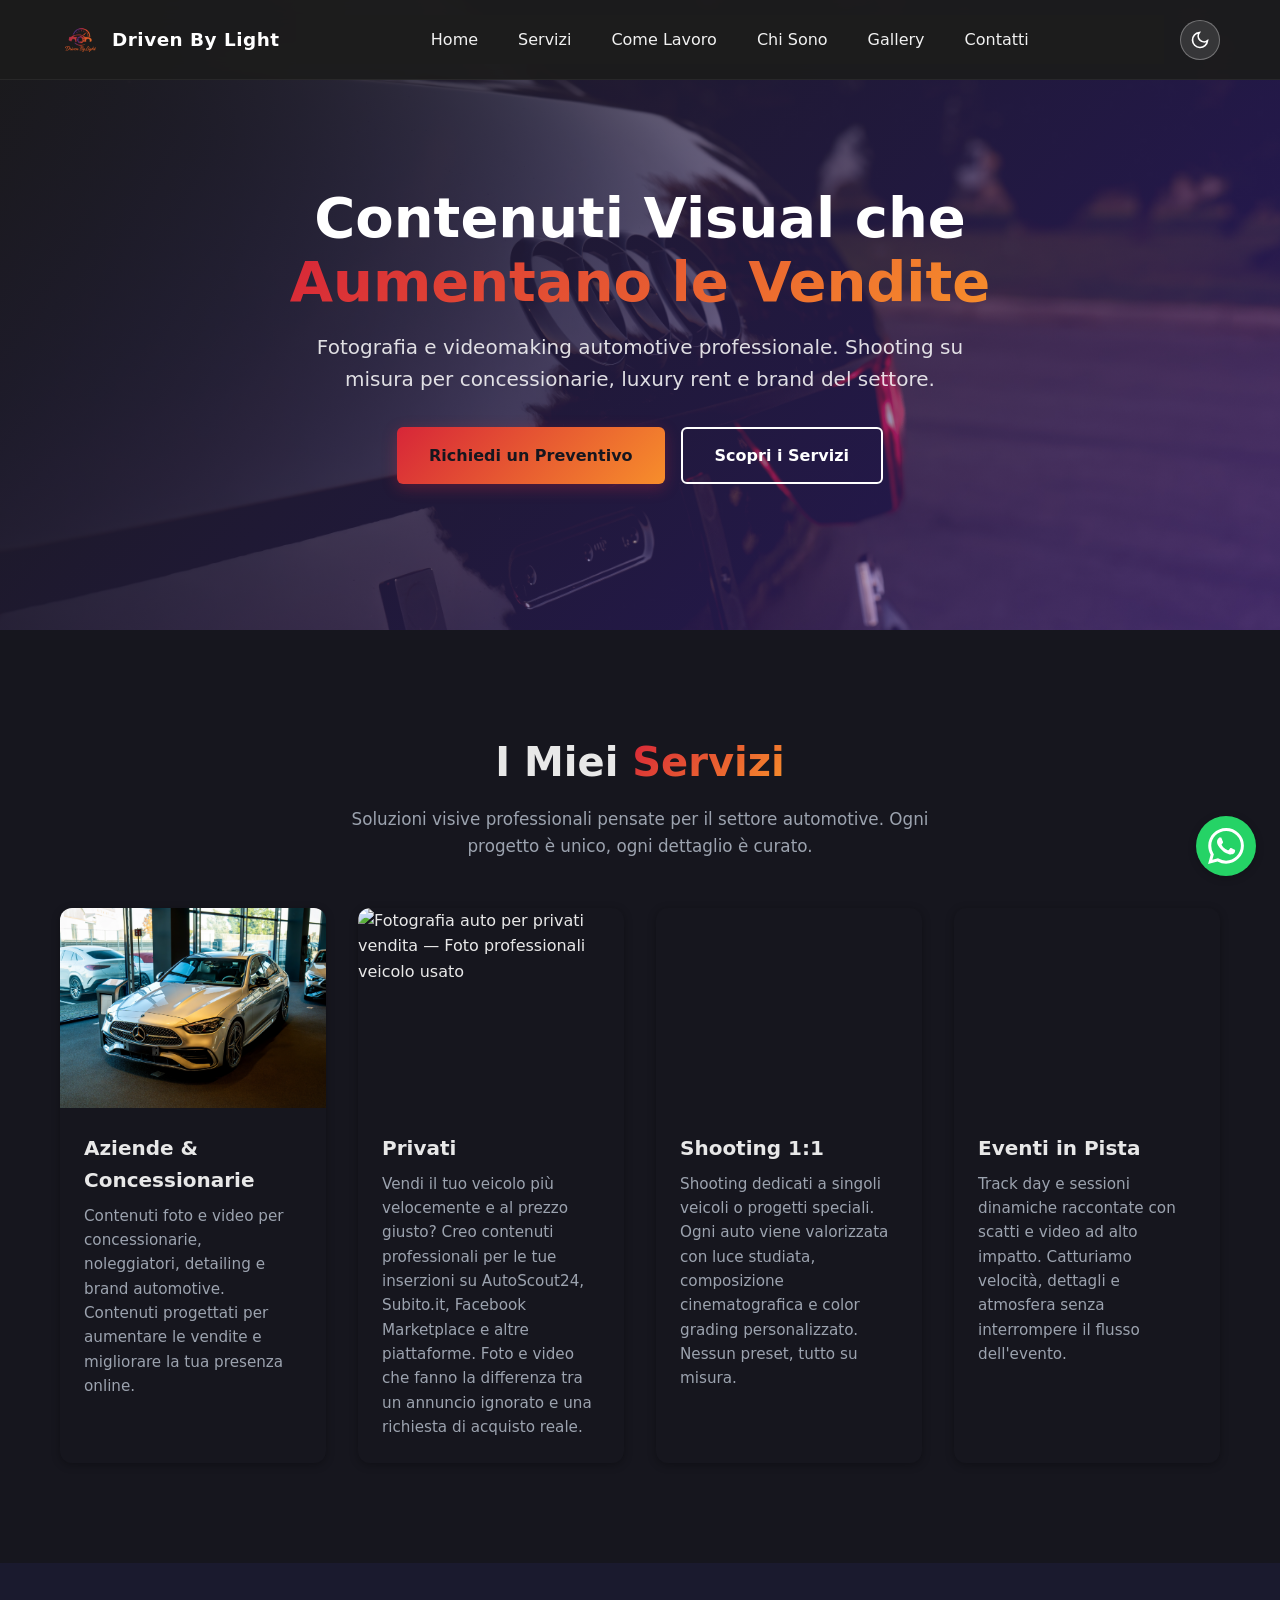
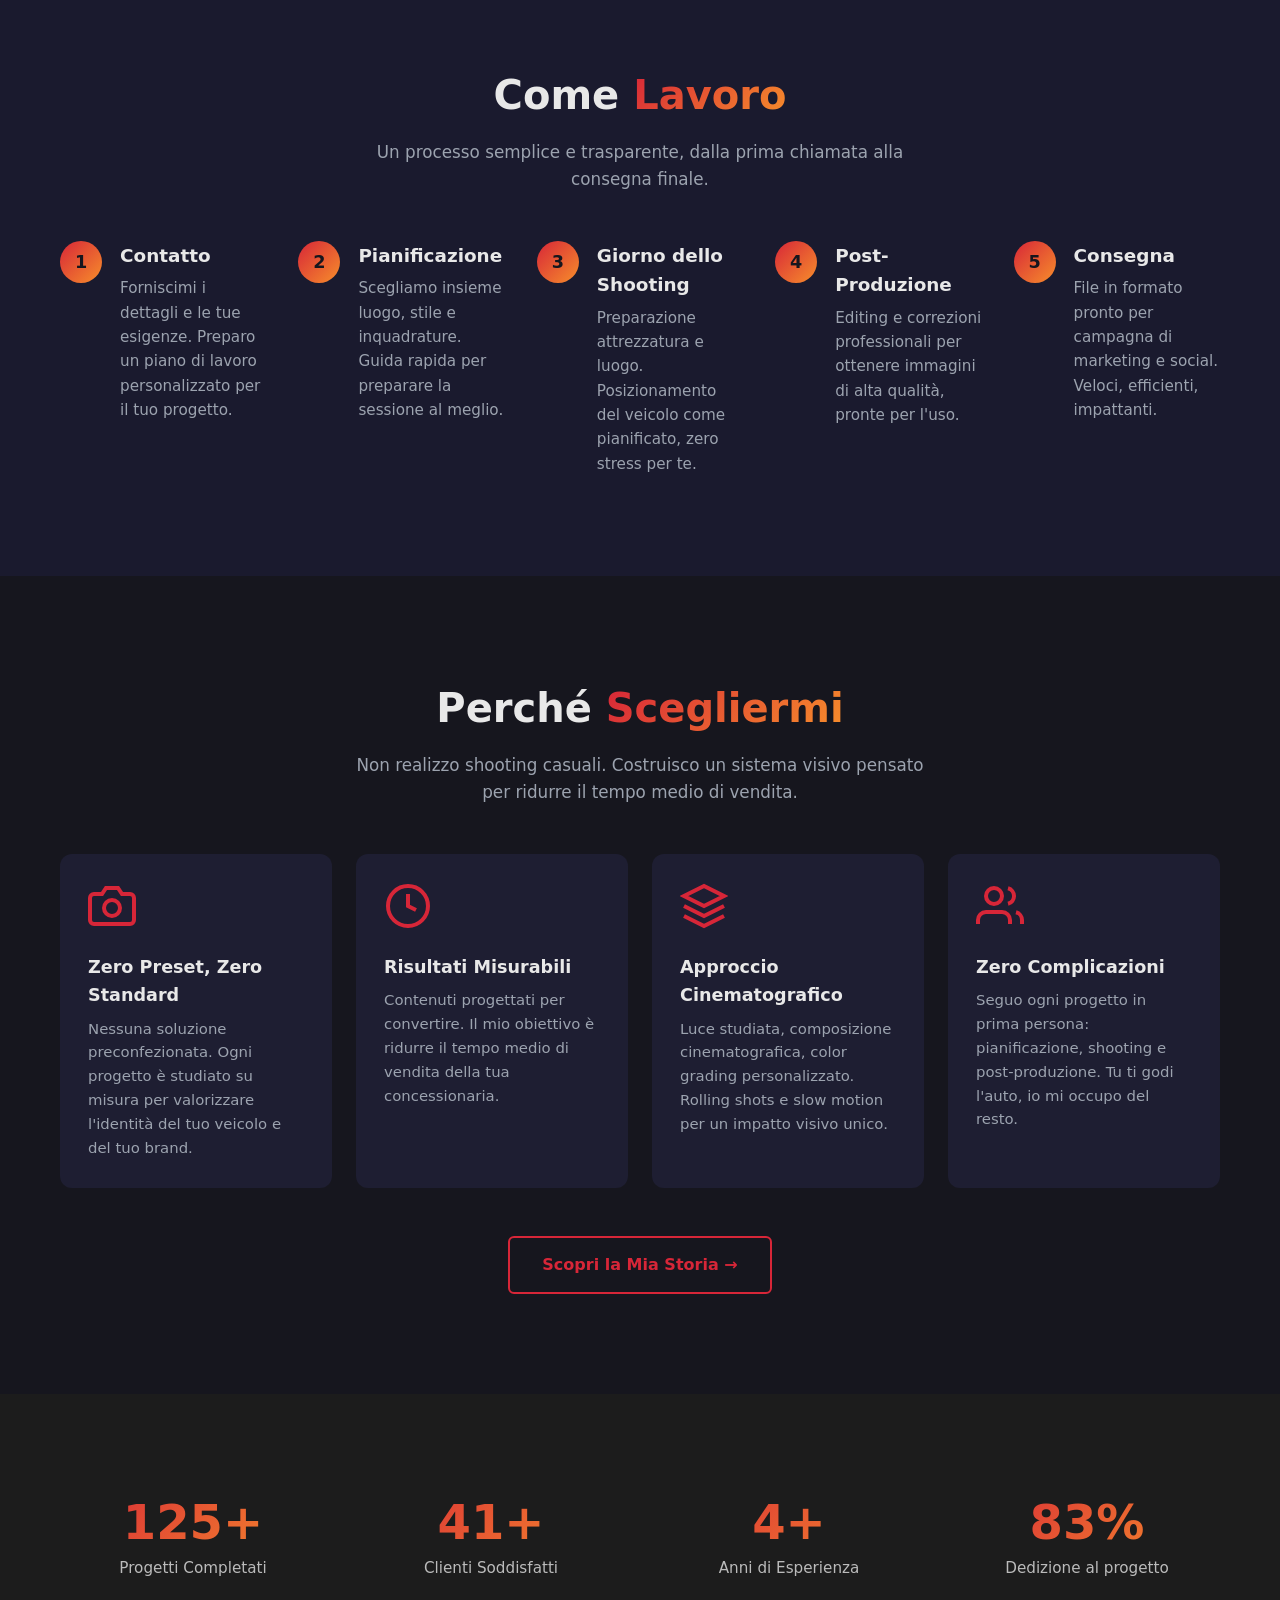
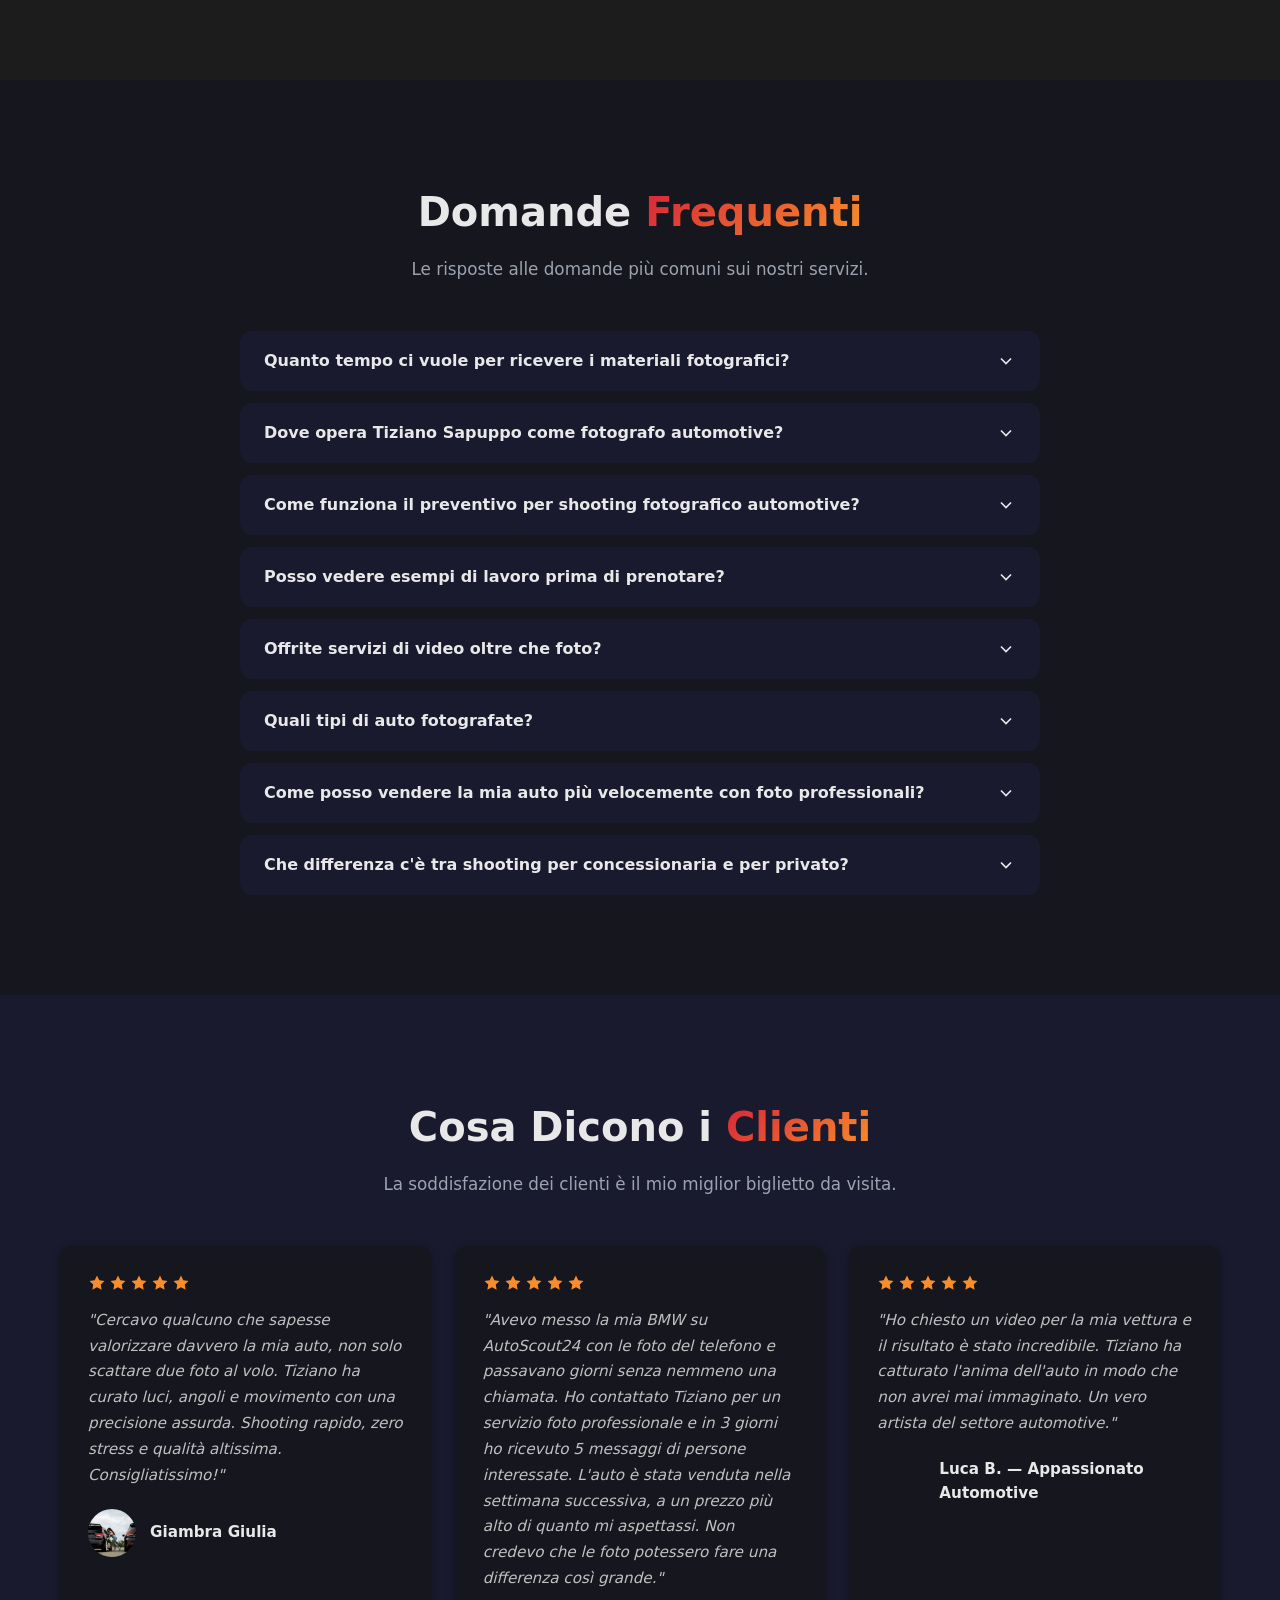
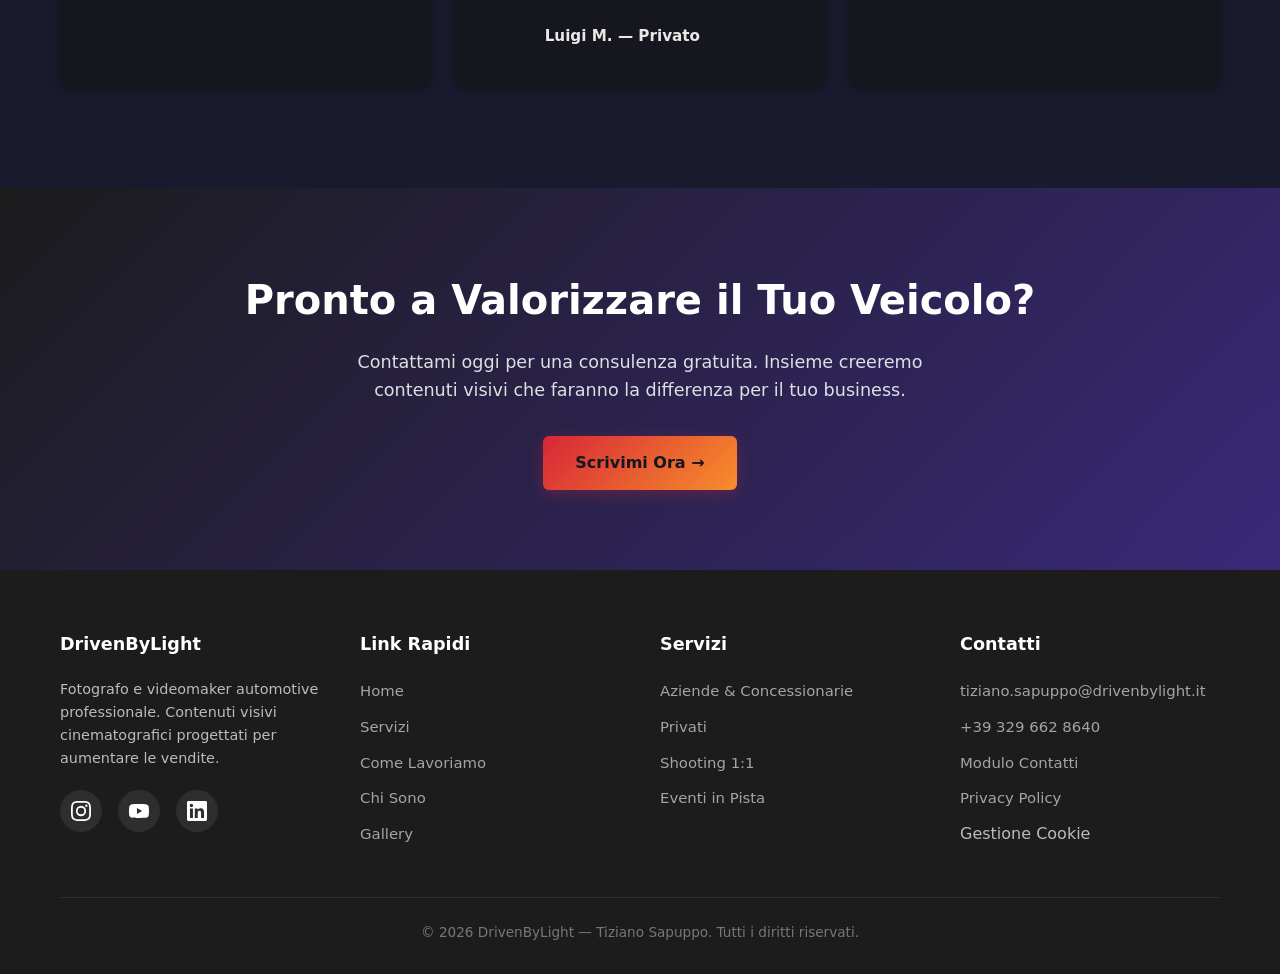
==== index.html @ a6b1824a "Google Analytics + correzione Review" ====
<!DOCTYPE html>
<html lang="it">
<head>
  <!-- ============================================
       GOOGLE ANALYTICS — Tracciamento visite utenti
       ============================================ -->
  <!-- Google tag (gtag.js) -->
  <script async src="https://www.googletagmanager.com/gtag/js?id=G-Y8MM68YXXF"></script>
  <script>
    window.dataLayer = window.dataLayer || [];
    function gtag(){dataLayer.push(arguments);}
    gtag('js', new Date());

    gtag('config', 'G-Y8MM68YXXF');
  </script>

  <meta charset="UTF-8">
  <meta name="viewport" content="width=device-width, initial-scale=1.0">

  <!-- Primary Meta Tags -->
  <title>DrivenByLight — Fotografo e Videomaker Automotive Professionista | Comazzo (Lodi) - Lombardia</title>
  <meta name="description" content="Fotografo e videomaker automotive professionista a Comazzo (Lodi). Servizi di fotografia e video per concessionarie, privati ed eventi in pista. Contenuti visivi che aumentano le vendite. Shooting fotografico auto di lusso, Ferrari, Porsche, Audi. Lombardia, Milano, Monza.">
  <meta name="keywords" content="fotografo automotive lombardia, fotografo auto milano, videomaker automotive, shooting fotografico auto, foto concessionaria auto, video automotive professionale, fotografia ferrari porsche audi, rolling shots pista, detailing photography, comazzo lodì, monza, bergamo, cremona">
  <meta name="author" content="Tiziano Sapuppo — DrivenByLight">
  <meta name="robots" content="index, follow, max-image-preview:large, max-snippet:-1, max-video-preview:-1">

  <!-- ============================================
       GEO OPTIMIZATION — Performance & Edge Caching
       ============================================ -->

  <!-- DNS Prefetch — Pre-resolve external domains for faster loading -->
  <link rel="dns-prefetch" href="//cdn.jsdelivr.net">
  <link rel="dns-prefetch" href="//www.google.com">
  <link rel="dns-prefetch" href="//maps.googleapis.com">
  <link rel="dns-prefetch" href="//fonts.googleapis.com">

  <!-- Preconnect — Establish connection early for critical resources -->
  <link rel="preconnect" href="https://www.drivenbylight.it" crossorigin>
  <link rel="preconnect" href="//cdn.jsdelivr.net" crossorigin>
  <link rel="preconnect" href="//www.google.com" crossorigin>

  <!-- Performance Hints — HTTP/2 Push hints for critical resources -->
  <link rel="preload" as="style" href="style.css">
  <link rel="prefetch" href="script.js" as="script">

  <!-- Social Media Optimization (SMO) -->
  <meta name="google-site-verification" content=""> <!-- Da inserire con Google Search Console -->
  <meta name="bing-site-verification" content=""> <!-- Da inserire con Bing Webmaster Tools -->

  <!-- Canonical URL -->
  <link rel="canonical" href="https://www.drivenbylight.it/index.html">

  <!-- ============================================
       FAVICON — Icona per browser e dispositivi mobili
       ============================================ -->

  <!-- Primary favicon (ICO - supports multiple sizes in one file) -->
  <link rel="icon" type="image/x-icon" href="brand_assets/logo.ico">

  <!-- Alternative favicons for specific use cases -->
  <link rel="icon" type="image/png" sizes="32x32" href="brand_assets/logo.png">
  <link rel="icon" type="image/png" sizes="16x16" href="brand_assets/logo.png">

  <!-- Apple Touch Icon (iPhone/iPad home screen) -->
  <link rel="apple-touch-icon" sizes="180x180" href="brand_assets/logo.png">

  <!-- Favicon per Windows tile (Windows 8+) -->
  <meta name="msapplication-TileColor" content="#D72638">
  <meta name="msapplication-TileImage" content="brand_assets/logo.png">

  <!-- Manifest per PWA (Progressive Web App) */}
  <link rel="manifest" href="/site.webmanifest">

  <!-- ============================================
       JSON-LD SCHEMA.ORG STRUCTURED DATA - GEO OPTIMIZED
       Per ottimizzare la visibilità su AI (Google SGE, ChatGPT, Perplexity)
       ============================================ -->
  <script type="application/ld+json">
  {
    "@context": "https://schema.org",
    "@graph": [
      {
        "@type": "LocalBusiness",
        "@id": "https://www.drivenbylight.it/#organization",
        "name": "DrivenByLight — Tiziano Sapuppo",
        "alternateName": "DrivenByLight",
        "description": "Fotografo e videomaker automotive professionale a Comazzo (Lodi). Contenuti visivi cinematografici per concessionarie, luxury rent e eventi in pista. Foto e video progettati per convertire.",
        "url": "https://www.drivenbylight.it",
        "logo": {
          "@type": "ImageObject",
          "url": "https://www.drivenbylight.it/brand_assets/logo.png",
          "width": 42,
          "height": 42
        },
        "image": {
          "@type": "ImageObject",
          "url": "https://www.drivenbylight.it/brand_assets/hero.webp",
          "width": 1920,
          "height": 1080
        },
        "telephone": "+39 329 662 8640",
        "email": "tiziano.sapuppo@drivenbylight.it",
        "address": {
          "@type": "PostalAddress",
          "streetAddress": "Via G. Marconi, 5",
          "addressLocality": "Comazzo",
          "addressRegion": "Lodi",
          "postalCode": "26833",
          "addressCountry": "IT"
        },
        "geo": {
          "@type": "GeoCoordinates",
          "latitude": 45.3167,
          "longitude": 9.5833
        },
        "openingHoursSpecification": {
          "@type": "OpeningHoursSpecification",
          "dayOfWeek": [
            "Monday",
            "Tuesday",
            "Wednesday",
            "Thursday",
            "Friday"
          ],
          "opens": "09:00",
          "closes": "18:00"
        },
        "priceRange": "€€",
        "areaServed": {
          "@type": "State",
          "name": "Lombardia"
        },
        "founder": {
          "@type": "Person",
          "@id": "https://www.drivenbylight.it/#person",
          "name": "Tiziano Sapuppo",
          "url": "https://www.drivenbylight.it/chi-sono.html"
        },
        "sameAs": [
          "https://www.instagram.com/drivenbylight.st/",
          "https://www.youtube.com/channel/UClWVBASXwJXdS4vKC0fwK6Q",
          "https://www.linkedin.com/in/tiziano-sapuppo/"
        ],
        "brand": {
          "@type": "Brand",
          "name": "DrivenByLight",
          "brandType": "Service Brand"
        }
      },
      {
        "@type": "ProfessionalService",
        "@id": "https://www.drivenbylight.it/#service",
        "name": "DrivenByLight Professional Services",
        "description": "Servizi professionali di fotografia e videomaking automotive su misura per concessionarie, privati ed eventi in pista.",
        "url": "https://www.drivenbylight.it",
        "image": "https://www.drivenbylight.it/brand_assets/logo.png",
        "telephone": "+39 329 662 8640",
        "email": "tiziano.sapuppo@drivenbylight.it",
        "address": {
          "@type": "PostalAddress",
          "streetAddress": "Via G. Marconi, 5",
          "addressLocality": "Comazzo",
          "addressRegion": "Lodi",
          "postalCode": "26833",
          "addressCountry": "IT"
        },
        "priceRange": "€€",
        "areaServed": {
          "@type": "State",
          "name": "Lombardia"
        },
        "hasOfferCatalog": {
          "@type": "OfferCatalog",
          "name": "Servizi DrivenByLight",
          "itemListElement": [
            {
              "@type": "Offer",
              "itemOffered": {
                "@type": "Service",
                "name": "Aziende & Concessionarie",
                "description": "Contenuti foto e video per concessionarie, noleggiatori, detailing e brand automotive. Contenuti progettati per aumentare le vendite.",
                "areaServed": "Lombardia",
                "priceRange": "€€"
              }
            },
            {
              "@type": "Offer",
              "itemOffered": {
                "@type": "Service",
                "name": "Privati",
                "description": "Servizio fotografia professionale per privati che vendono auto. Foto e video che fanno la differenza tra un annuncio ignorato e una richiesta di acquisto reale.",
                "areaServed": "Lombardia"
              }
            },
            {
              "@type": "Offer",
              "itemOffered": {
                "@type": "Service",
                "name": "Shooting 1:1",
                "description": "Shooting dedicati a singoli veicoli o progetti speciali. Luce studiata, composizione cinematografica e color grading personalizzato.",
                "areaServed": "Lombardia"
              }
            },
            {
              "@type": "Offer",
              "itemOffered": {
                "@type": "Service",
                "name": "Eventi in Pista",
                "description": "Track day e sessioni dinamiche raccontate con scatti e video ad alto impatto. Catturiamo velocità, dettagli e atmosfera senza interrompere il flusso dell'evento.",
                "areaServed": "Lombardia"
              }
            }
          ]
        }
      },
      {
        "@type": "Person",
        "@id": "https://www.drivenbylight.it/#person",
        "name": "Tiziano Sapuppo",
        "jobTitle": "Fotografo e Videomaker Automotive",
        "description": "Fotografo e videomaker automotive professionista specializzato in contenuti visivi per concessionarie, privati ed eventi in pista. 9 anni di esperienza nell'azienda di famiglia, 28 anni di passione per la fotografia automotive.",
        "url": "https://www.drivenbylight.it/chi-sono.html",
        "image": {
          "@type": "ImageObject",
          "url": "https://www.drivenbylight.it/brand_assets/chi%20sono.webp"
        },
        "sameAs": [
          "https://www.instagram.com/drivenbylight.st/",
          "https://www.youtube.com/channel/UClWVBASXwJXdS4vKC0fwK6Q",
          "https://www.linkedin.com/in/tiziano-sapuppo/"
        ],
        "worksFor": {
          "@type": "LocalBusiness",
          "@id": "https://www.drivenbylight.it/#organization",
          "name": "DrivenByLight"
        },
        "knowsAbout": [
          "Fotografia Automotive",
          "Videomaking Professionale",
          "Shooting Fotografico Auto",
          "Post-Produzione Video",
          "Color Grading",
          "Eventi in Pista",
          "Rolling Shots",
          "Detailing Photography"
        ],
        "hasOccupation": {
          "@type": "Occupation",
          "name": "Fotografo Automotive",
          "occupationLocation": {
            "@type": "Place",
            "address": {
              "@type": "PostalAddress",
              "streetAddress": "Via G. Marconi, 5",
              "addressLocality": "Comazzo",
              "addressRegion": "Lodi",
              "postalCode": "26833",
              "addressCountry": "IT"
            }
          }
        },
        "award": "Fotografo Automotive Professionista - Lombardia",
        "alumniOf": "Azienda di famiglia (9 anni esperienza)",
        "expertQualifications": [
          "Fotografia professionale automotive",
          "Videomaking eventi sportivi",
          "Post-produzione cinematografica"
        ]
      },
      {
        "@type": "AggregateRating",
        "@id": "https://www.drivenbylight.it/#rating",
        "itemRated": {
          "@id": "https://www.drivenbylight.it/"
        },
        "ratingValue": "5",
        "reviewCount": "3",
        "bestRating": "5",
        "worstRating": "1",
        "reviewAspect": [
          {
            "@type": "ReviewAspect",
            "name": "Qualità Fotografica",
            "ratingValue": "5"
          },
          {
            "@type": "ReviewAspect",
            "name": "Professionalità",
            "ratingValue": "5"
          },
          {
            "@type": "ReviewAspect",
            "name": "Risultati Vendite",
            "ratingValue": "5"
          }
        ]
      },
      {
        "@type": "FAQPage",
        "@id": "https://www.drivenbylight.it/#faq",
        "mainEntity": [
          {
            "@type": "Question",
            "name": "Quanto tempo ci vuole per ricevere i materiali fotografici?",
            "acceptedAnswer": {
              "@type": "Answer",
              "text": "Per uno shooting fotografico standard, i materiali vengono consegnati entro 5-7 giorni lavorativi. Per progetti video o combinazioni foto+video, il tempo è di 10-14 giorni lavorativi."
            }
          },
          {
            "@type": "Question",
            "name": "Dove opera Tiziano Sapuppo come fotografo automotive?",
            "acceptedAnswer": {
              "@type": "Answer",
              "text": "La base è a Comazzo (Lodi), ma lavoro in tutta la Lombardia: Milano, Monza, Bergamo, Brescia, Cremona e province limitrofe."
            }
          },
          {
            "@type": "Question",
            "name": "Come funziona il preventivo per shooting fotografico automotive?",
            "acceptedAnswer": {
              "@type": "Answer",
              "text": "Ogni progetto è personalizzato. Mi contatti con le tue esigenze, preparo un piano su misura e ti invio un preventivo dettagliato senza impegno. La prima consulenza è sempre gratuita."
            }
          },
          {
            "@type": "Question",
            "name": "Posso vedere esempi di lavoro prima di prenotare?",
            "acceptedAnswer": {
              "@type": "Answer",
              "text": "Certo! Puoi esplorare la gallery su drivenbylight.it o visitare i canali social (Instagram @drivenbylight.st, YouTube DrivenByLight) per vedere il portfolio completo."
            }
          },
          {
            "@type": "Question",
            "name": "Offrite servizi di video oltre che foto?",
            "acceptedAnswer": {
              "@type": "Answer",
              "text": "Assolutamente sì. Realizzo sia fotografia che videomaking automotive, inclusi video promozionali, contenuti per social media e riprese in pista con rolling shots."
            }
          },
          {
            "@type": "Question",
            "name": "Quali tipi di auto fotografate?",
            "acceptedAnswer": {
              "@type": "Answer",
              "text": "Specializzato in automotive di lusso e prestazionali: Ferrari, Porsche, Audi, Lamborghini, Mercedes-AMG, BMW M, e veicoli custom. Esperienza con concessionarie e privati."
            }
          }
        ]
      },
      {
        "@type": "Review",
        "@id": "https://www.drivenbylight.it/#review-1",
        "itemReviewed": {
          "@type": "LocalBusiness",
          "@id": "https://www.drivenbylight.it/",
          "name": "DrivenByLight"
        },
        "itemRated": {
          "@type": "LocalBusiness",
          "@id": "https://www.drivenbylight.it/",
          "name": "DrivenByLight"
        },
        "author": {
          "@type": "Person",
          "name": "Giambra Giulia"
        },
        "reviewRating": {
          "@type": "Rating",
          "ratingValue": "5",
          "bestRating": "5",
          "worstRating": "1"
        },
        "reviewBody": "Cercavo qualcuno che sapesse valorizzare davvero la mia auto, non solo scattare due foto al volo. Tiziano ha curato luci, angoli e movimento con una precisione assurda. Shooting rapido, zero stress e qualità altissima. Consigliatissimo!"
      },
      {
        "@type": "Review",
        "@id": "https://www.drivenbylight.it/#review-2",
        "itemReviewed": {
          "@type": "LocalBusiness",
          "@id": "https://www.drivenbylight.it/",
          "name": "DrivenByLight"
        },
        "itemRated": {
          "@type": "LocalBusiness",
          "@id": "https://www.drivenbylight.it/",
          "name": "DrivenByLight"
        },
        "author": {
          "@type": "Person",
          "name": "Luigi M."
        },
        "reviewRating": {
          "@type": "Rating",
          "ratingValue": "5",
          "bestRating": "5",
          "worstRating": "1"
        },
        "reviewBody": "Avevo messo la mia BMW su AutoScout24 con le foto del telefono e passavano giorni senza nemmeno una chiamata. Ho contattato Tiziano per un servizio foto professionale e in 3 giorni ho ricevuto 5 messaggi di persone interessate. L'auto è stata venduta nella settimana successiva, a un prezzo più alto di quanto mi aspettassi. Non credevo che le foto potessero fare una differenza così grande."
      },
      {
        "@type": "Review",
        "@id": "https://www.drivenbylight.it/#review-3",
        "itemReviewed": {
          "@type": "LocalBusiness",
          "@id": "https://www.drivenbylight.it/",
          "name": "DrivenByLight"
        },
        "itemRated": {
          "@type": "LocalBusiness",
          "@id": "https://www.drivenbylight.it/",
          "name": "DrivenByLight"
        },
        "author": {
          "@type": "Person",
          "name": "Luca B."
        },
        "reviewRating": {
          "@type": "Rating",
          "ratingValue": "5",
          "bestRating": "5",
          "worstRating": "1"
        },
        "reviewBody": "Ho chiesto un video per la mia vettura e il risultato è stato incredibile. Tiziano ha catturato l'anima dell'auto in modo che non avrei mai immaginato. Un vero artista del settore automotive."
      }
    ]
  }
  </script>

  <!-- ============================================
       ADDITIONAL GEO SCHEMA - HowTo & Process
       Per essere citato come fonte di informazioni educative
       ============================================ -->
  <script type="application/ld+json">
  {
    "@context": "https://schema.org",
    "@type": "HowTo",
    "name": "Come Scegliere un Fotografo Automotive Professionista",
    "description": "Guida completa per scegliere il fotografo automotive giusto per vendere la tua auto o promuovere il tuo business.",
    "totalTime": "PT5M",
    "supply": [
      {
        "@type": "HowToSupply",
        "@type": "Thing",
        "name": "Portfolio del fotografo"
      },
      {
        "@type": "HowToSupply",
        "@type": "Thing",
        "name": "Recensioni dei clienti precedenti"
      },
      {
        "@type": "HowToSupply",
        "@type": "Thing",
        "name": "Chiarezza sui tempi di consegna"
      }
    ],
    "step": [
      {
        "@type": "HowToStep",
        "text": "Verifica l'esperienza specifica nel settore automotive. Un fotografo generalista non ha le competenze tecniche per valorizzare veicoli di lusso o prestazionali."
      },
      {
        "@type": "HowToStep",
        "text": "Analizza il portfolio: cerca coerenza stilistica, qualità dell'illuminazione e capacità di evidenziare i dettagli del veicolo."
      },
      {
        "@type": "HowToStep",
        "text": "Chiedi referenze e recensioni. Un professionista affermato ha clienti soddisfatti che possono testimoniare la qualità del servizio."
      },
      {
        "@type": "HowToStep",
        "text": "Definisci chiaramente l'obiettivo: vendere un'auto privata? Promuovere una concessionaria? Documentare un evento in pista?"
      },
      {
        "@type": "HowToStep",
        "text": "Richiedi un preventivo personalizzato. Ogni progetto è unico e richiede una pianificazione specifica."
      }
    ]
  }
  </script>

  <!-- ============================================
       LOCAL BUSINESS HIGHLIGHTS - GEO OPTIMIZED
       Per massimizzare le citazioni nelle risposte AI
       ============================================ -->
  <script type="application/ld+json">
  {
    "@context": "https://schema.org",
    "@type": "LocalBusiness",
    "name": "DrivenByLight — Tiziano Sapuppo",
    "tagline": "Fotografo e Videomaker Automotive Professionista | Contenuti Visivi che Aumentano le Vendite",
    "foundingDate": "2017",
    "employeeCount": {
      "@type": "Number",
      "value": "1"
    },
    "founder": {
      "@type": "Person",
      "name": "Tiziano Sapuppo",
      "jobTitle": "Fotografo e Videomaker Automotive",
      "biography": "9 anni di esperienza nell'azienda di famiglia, 28 anni di passione per la fotografia automotive. Specializzato in contenuti visivi professionali per concessionarie, privati ed eventi in pista."
    },
    "serviceArea": {
      "@type": "State",
      "name": "Lombardia"
    },
    "servesCuisine": null,
    "priceRange": "€€",
    "paymentAccepted": [
      "Cash",
      "Credit Card",
      "Bank Transfer",
      "PayPal"
    ],
    "currencyAccepted": "EUR",
    "openingHours": {
      "@type": "OpeningHoursSpecification",
      "dayOfWeek": [
        "Monday",
        "Tuesday",
        "Wednesday",
        "Thursday",
        "Friday"
      ],
      "opens": "09:00",
      "closes": "18:00"
    },
    "acceptsReservations": true,
    "makesOffer": [
      {
        "@type": "Service",
        "name": "Fotografia Automotive per Concessionarie",
        "description": "Contenuti foto e video professionali per aumentare le vendite dei veicoli in concessionaria."
      },
      {
        "@type": "Service",
        "name": "Fotografia Auto per Privati",
        "description": "Foto professionali per vendere la tua auto usata più velocemente e al prezzo giusto."
      },
      {
        "@type": "Service",
        "name": "Shooting Fotografico 1:1",
        "description": "Servizio personalizzato per singoli veicoli o progetti speciali."
      },
      {
        "@type": "Service",
        "name": "Fotografia e Video Eventi in Pista",
        "description": "Documentazione fotografica e video di track day e eventi automobilistici."
      }
    ]
  }
  </script>

  <!-- Open Graph -->
  <meta property="og:title" content="DrivenByLight — Contenuti Visual Automotive che Vendono">
  <meta property="og:description" content="Fotografia e videomaking automotive professionale. Shooting su misura per aumentare le vendite del tuo business.">
  <meta property="og:type" content="website">
  <meta property="og:url" content="https://www.drivenbylight.it/index.html">
  <meta property="og:image" content="https://www.drivenbylight.it/brand_assets/hero.webp">
  <meta property="og:locale" content="it_IT">
  <meta property="og:site_name" content="DrivenByLight">

  <!-- Twitter Card -->
  <meta name="twitter:card" content="summary_large_image">
  <meta name="twitter:title" content="DrivenByLight — Contenuti Visual Automotive che Vendono">
  <meta name="twitter:description" content="Fotografia e videomaking automotive professionale. Shooting su misura per aumentare le vendite del tuo business.">
  <meta name="twitter:image" content="https://www.drivenbylight.it/brand_assets/hero.webp">

  <title>DrivenByLight — Contenuti Visual Automotive che Vendono</title>

  <!-- Preload hero image for faster LCP -->
  <link rel="preload" as="image" href="brand_assets/hero.webp">

  <!-- Stylesheet (non-render-blocking via standard link) -->
  <link rel="stylesheet" href="style.css">
</head>
<body class="dark-mode">

  <!-- ========== HEADER / NAVIGATION ========== -->
  <header class="site-header" role="banner">
    <div class="header-inner">
      <!-- Logo -->
      <a href="index.html" class="logo" aria-label="DrivenByLight Home">
        <img src="brand_assets/logo.png" alt="DrivenByLight — Logo Tiziano Sapuppo Fotografo Automotive" width="42" height="42" style="width: 42px; height: 42px;">
        <span class="logo-text">Driven By Light</span>
      </a>

      <!-- Navigation Links -->
      <nav id="main-nav" class="nav-links" role="navigation" aria-label="Navigazione principale">
        <a href="index.html" class="active-link">Home</a>
        <a href="#servizi">Servizi</a>
        <a href="#come-lavoriamo">Come Lavoro</a>
        <a href="#chi-sono-home">Chi Sono</a>
        <a href="gallery.html">Gallery</a>
        <a href="contatti.html">Contatti</a>
      </nav>

      <!-- Theme Toggle -->
      <button class="theme-toggle" aria-label="Cambia tema chiaro/scuro" id="theme-toggle">
        <svg class="icon-sun" viewBox="0 0 24 24" fill="none" stroke="currentColor" stroke-width="2" aria-hidden="true"><circle cx="12" cy="12" r="5"/><line x1="12" y1="1" x2="12" y2="3"/><line x1="12" y1="21" x2="12" y2="23"/><line x1="4.22" y1="4.22" x2="5.64" y2="5.64"/><line x1="18.36" y1="18.36" x2="19.78" y2="19.78"/><line x1="1" y1="12" x2="3" y2="12"/><line x1="21" y1="12" x2="23" y2="12"/><line x1="4.22" y1="19.78" x2="5.64" y2="18.36"/><line x1="18.36" y1="5.64" x2="19.78" y2="4.22"/></svg>
        <svg class="icon-moon" viewBox="0 0 24 24" fill="none" stroke="currentColor" stroke-width="2" aria-hidden="true"><path d="M21 12.79A9 9 0 1 1 11.21 3 7 7 0 0 0 21 12.79z"/></svg>
      </button>

      <!-- Mobile Hamburger -->
      <button class="hamburger" aria-label="Apri menu di navigazione" aria-expanded="false" aria-controls="main-nav">
        <span></span><span></span><span></span>
      </button>
    </div>
  </header>

  <!-- ========== MAIN CONTENT ========== -->
  <main id="main-content">

    <!-- ===== HERO SECTION ===== -->
    <section class="page-hero home-hero" aria-label="Hero principale">
      <div class="hero-bg" role="img" aria-label="Auto fotografata da DrivenByLight"></div>
      <div class="hero-overlay"></div>
      <div class="hero-content reveal">
        <h1 class="hero-title">Contenuti Visual che <span class="text-gradient">Aumentano le Vendite</span></h1>
        <p class="hero-subtitle">Fotografia e videomaking automotive professionale. Shooting su misura per concessionarie, luxury rent e brand del settore.</p>
        <div style="display: flex; gap: 16px; justify-content: center; flex-wrap: wrap;">
          <a href="contatti.html" class="btn btn-primary">Richiedi un Preventivo</a>
          <a href="#servizi" class="btn btn-secondary">Scopri i Servizi</a>
        </div>
      </div>
    </section>

    <!-- ===== SERVICES SECTION ===== -->
    <section id="servizi" class="section-padding" aria-labelledby="services-title">
      <div class="container">
        <h2 id="services-title" class="section-title reveal">I Miei <span class="text-gradient">Servizi</span></h2>
        <p class="section-subtitle reveal">Soluzioni visive professionali pensate per il settore automotive. Ogni progetto è unico, ogni dettaglio è curato.</p>

        <div class="services-grid">
          <!-- Service 1: Aziende/Concessionarie -->
          <article class="service-card reveal" tabindex="0">
            <img src="brand_assets/service-1.webp"
                 alt="Fotografia automotive per concessionarie auto — Shooting professionale veicoli lusso"
                 title="Servizi fotografia automotive per concessionarie"
                 class="service-card-img"
                 width="400"
                 height="200"
                 loading="lazy"
                 decoding="async">
            <div class="service-card-body">
              <h3 class="service-card-title">Aziende &amp; Concessionarie</h3>
              <p class="service-card-text">Contenuti foto e video per concessionarie, noleggiatori, detailing e brand automotive. Contenuti progettati per aumentare le vendite e migliorare la tua presenza online.</p>
            </div>
          </article>

          <!-- Service 2: Privati -->
          <article class="service-card reveal" tabindex="0">
            <img src="brand_assets/service-2.webp"
                 alt="Fotografia auto per privati vendita — Foto professionali veicolo usato"
                 title="Servizio foto auto per privati che vendono"
                 class="service-card-img"
                 width="400"
                 height="200"
                 loading="lazy"
                 decoding="async">
            <div class="service-card-body">
              <h3 class="service-card-title">Privati</h3>
              <p class="service-card-text">Vendi il tuo veicolo più velocemente e al prezzo giusto? Creo contenuti professionali per le tue inserzioni su AutoScout24, Subito.it, Facebook Marketplace e altre piattaforme. Foto e video che fanno la differenza tra un annuncio ignorato e una richiesta di acquisto reale.</p>
            </div>
          </article>

          <!-- Service 3: Shooting 1:1 -->
          <article class="service-card reveal" tabindex="0">
            <img src="brand_assets/service-3.webp"
                 alt="Shooting fotografico auto singolo veicolo — Foto professionale personalizzata"
                 title="Servizio shooting 1:1 veicoli automotive"
                 class="service-card-img"
                 width="400"
                 height="200"
                 loading="lazy"
                 decoding="async">
            <div class="service-card-body">
              <h3 class="service-card-title">Shooting 1:1</h3>
              <p class="service-card-text">Shooting dedicati a singoli veicoli o progetti speciali. Ogni auto viene valorizzata con luce studiata, composizione cinematografica e color grading personalizzato. Nessun preset, tutto su misura.</p>
            </div>
          </article>

          <!-- Service 4: Eventi in Pista -->
          <article class="service-card reveal" tabindex="0">
            <img src="brand_assets/service-4.webp"
                 alt="Fotografia eventi pista track day — Videomaker automotive professionale"
                 title="Servizio foto e video eventi in pista"
                 class="service-card-img"
                 width="400"
                 height="200"
                 loading="lazy"
                 decoding="async">
            <div class="service-card-body">
              <h3 class="service-card-title">Eventi in Pista</h3>
              <p class="service-card-text">Track day e sessioni dinamiche raccontate con scatti e video ad alto impatto. Catturiamo velocità, dettagli e atmosfera senza interrompere il flusso dell'evento.</p>
            </div>
          </article>
        </div>
      </div>
    </section>

    <!-- ===== HOW WE WORK (Process) ===== -->
    <section id="come-lavoriamo" class="section-padding" style="background: var(--color-light-gray);" aria-labelledby="process-title">
      <div class="container">
        <h2 id="process-title" class="section-title reveal">Come <span class="text-gradient">Lavoro</span></h2>
        <p class="section-subtitle reveal">Un processo semplice e trasparente, dalla prima chiamata alla consegna finale.</p>

        <div class="process-steps">
          <!-- Step 1 -->
          <div class="step-item reveal">
            <div class="step-number" aria-hidden="true">1</div>
            <h3 class="step-title">Contatto</h3>
            <p class="step-text">Forniscimi i dettagli e le tue esigenze. Preparo un piano di lavoro personalizzato per il tuo progetto.</p>
          </div>

          <!-- Step 2 -->
          <div class="step-item reveal">
            <div class="step-number" aria-hidden="true">2</div>
            <h3 class="step-title">Pianificazione</h3>
            <p class="step-text">Scegliamo insieme luogo, stile e inquadrature. Guida rapida per preparare la sessione al meglio.</p>
          </div>

          <!-- Step 3 -->
          <div class="step-item reveal">
            <div class="step-number" aria-hidden="true">3</div>
            <h3 class="step-title">Giorno dello Shooting</h3>
            <p class="step-text">Preparazione attrezzatura e luogo. Posizionamento del veicolo come pianificato, zero stress per te.</p>
          </div>

          <!-- Step 4 -->
          <div class="step-item reveal">
            <div class="step-number" aria-hidden="true">4</div>
            <h3 class="step-title">Post-Produzione</h3>
            <p class="step-text">Editing e correzioni professionali per ottenere immagini di alta qualità, pronte per l'uso.</p>
          </div>

          <!-- Step 5 -->
          <div class="step-item reveal">
            <div class="step-number" aria-hidden="true">5</div>
            <h3 class="step-title">Consegna</h3>
            <p class="step-text">File in formato pronto per campagna di marketing e social. Veloci, efficienti, impattanti.</p>
          </div>
        </div>
      </div>
    </section>

    <!-- ===== WHY CHOOSE ME (Features) ===== -->
    <section id="chi-sono-home" class="section-padding" aria-labelledby="features-title">
      <div class="container">
        <h2 id="features-title" class="section-title reveal">Perché <span class="text-gradient">Scegliermi</span></h2>
        <p class="section-subtitle reveal">Non realizzo shooting casuali. Costruisco un sistema visivo pensato per ridurre il tempo medio di vendita.</p>

        <div class="features-grid">
          <!-- Feature 1 -->
          <div class="feature-item reveal">
            <svg class="feature-icon" viewBox="0 0 24 24" fill="none" stroke="currentColor" stroke-width="2" aria-hidden="true"><path d="M23 19a2 2 0 0 1-2 2H3a2 2 0 0 1-2-2V8a2 2 0 0 1 2-2h4l2-3h6l2 3h4a2 2 0 0 1 2 2z"/><circle cx="12" cy="13" r="4"/></svg>
            <h3 class="feature-title">Zero Preset, Zero Standard</h3>
            <p class="feature-text">Nessuna soluzione preconfezionata. Ogni progetto è studiato su misura per valorizzare l'identità del tuo veicolo e del tuo brand.</p>
          </div>

          <!-- Feature 2 -->
          <div class="feature-item reveal">
            <svg class="feature-icon" viewBox="0 0 24 24" fill="none" stroke="currentColor" stroke-width="2" aria-hidden="true"><circle cx="12" cy="12" r="10"/><polyline points="12 6 12 12 16 14"/></svg>
            <h3 class="feature-title">Risultati Misurabili</h3>
            <p class="feature-text">Contenuti progettati per convertire. Il mio obiettivo è ridurre il tempo medio di vendita della tua concessionaria.</p>
          </div>

          <!-- Feature 3 -->
          <div class="feature-item reveal">
            <svg class="feature-icon" viewBox="0 0 24 24" fill="none" stroke="currentColor" stroke-width="2" aria-hidden="true"><path d="M12 2L2 7l10 5 10-5-10-5z"/><path d="M2 17l10 5 10-5"/><path d="M2 12l10 5 10-5"/></svg>
            <h3 class="feature-title">Approccio Cinematografico</h3>
            <p class="feature-text">Luce studiata, composizione cinematografica, color grading personalizzato. Rolling shots e slow motion per un impatto visivo unico.</p>
          </div>

          <!-- Feature 4 -->
          <div class="feature-item reveal">
            <svg class="feature-icon" viewBox="0 0 24 24" fill="none" stroke="currentColor" stroke-width="2" aria-hidden="true"><path d="M17 21v-2a4 4 0 0 0-4-4H5a4 4 0 0 0-4 4v2"/><circle cx="9" cy="7" r="4"/><path d="M23 21v-2a4 4 0 0 0-3-3.87"/><path d="M16 3.13a4 4 0 0 1 0 7.75"/></svg>
            <h3 class="feature-title">Zero Complicazioni</h3>
            <p class="feature-text">Seguo ogni progetto in prima persona: pianificazione, shooting e post-produzione. Tu ti godi l'auto, io mi occupo del resto.</p>
          </div>
        </div>

        <!-- Link to Chi Sono page -->
        <div style="text-align: center; margin-top: 48px;" class="reveal">
          <a href="chi-sono.html" class="btn btn-outline">Scopri la Mia Storia &rarr;</a>
        </div>
      </div>
    </section>

    <!-- ===== STATS SECTION ===== -->
    <section class="stats-section section-padding" aria-label="Statistiche">
      <div class="container">
        <div class="stats-grid">
          <div class="stat-item reveal">
            <div class="stat-number" data-target="150" aria-label="Oltre 150 progetti completati">0+</div>
            <p class="stat-label">Progetti Completati</p>
          </div>
          <div class="stat-item reveal">
            <div class="stat-number" data-target="50" aria-label="Oltre 50 clienti soddisfatti">0+</div>
            <p class="stat-label">Clienti Soddisfatti</p>
          </div>
          <div class="stat-item reveal">
            <div class="stat-number" data-target="5" aria-label="Anni di esperienza nel lavoro">0+</div>
            <p class="stat-label">Anni di Esperienza</p>
          </div>
          <div class="stat-item reveal">
            <div class="stat-number" data-target="100" data-suffix="%" aria-label="100 percentuale dedizione ad ogni progetto">0%</div>
            <p class="stat-label">Dedizione al progetto</p>
          </div>
        </div>
      </div>
    </section>

    <!-- ===== FAQ SECTION (GEO OPTIMIZED) ===== -->
    <section id="faq" class="section-padding" aria-labelledby="faq-title">
      <div class="container">
        <h2 id="faq-title" class="section-title reveal">Domande <span class="text-gradient">Frequenti</span></h2>
        <p class="section-subtitle reveal">Le risposte alle domande più comuni sui nostri servizi.</p>

        <!-- GEO Content: Structured Q&A for AI Citation -->
        <div class="faq-list">
          <!-- FAQ 1 -->
          <div class="faq-item reveal">
            <button class="faq-question" aria-expanded="false">
              <span>Quanto tempo ci vuole per ricevere i materiali fotografici?</span>
              <svg class="faq-chevron" viewBox="0 0 24 24" fill="none" stroke="currentColor" stroke-width="2" aria-hidden="true"><polyline points="6 9 12 15 18 9"/></svg>
            </button>
            <div class="faq-answer" role="region">
              <div class="faq-answer-inner">Per uno shooting fotografico standard, i materiali vengono consegnati entro 5-7 giorni lavorativi. Per progetti video o combinazioni foto+video, il tempo di consegna è di 10-14 giorni lavorativi. Questo include la selezione delle immagini, post-produzione professionale e color grading personalizzato.</div>
            </div>
          </div>

          <!-- FAQ 2 -->
          <div class="faq-item reveal">
            <button class="faq-question" aria-expanded="false">
              <span>Dove opera Tiziano Sapuppo come fotografo automotive?</span>
              <svg class="faq-chevron" viewBox="0 0 24 24" fill="none" stroke="currentColor" stroke-width="2" aria-hidden="true"><polyline points="6 9 12 15 18 9"/></svg>
            </button>
            <div class="faq-answer" role="region">
              <div class="faq-answer-inner">La base operativa è a Comazzo (Lodi), in Lombardia. Tiziano opera in tutta la regione Lombardia: Milano, Monza e Brianza, Bergamo, Brescia, Cremona, Mantova e province limitrofe. Per location fuori regione, valutare insieme le opzioni di trasferta.</div>
            </div>
          </div>

          <!-- FAQ 3 -->
          <div class="faq-item reveal">
            <button class="faq-question" aria-expanded="false">
              <span>Come funziona il preventivo per shooting fotografico automotive?</span>
              <svg class="faq-chevron" viewBox="0 0 24 24" fill="none" stroke="currentColor" stroke-width="2" aria-hidden="true"><polyline points="6 9 12 15 18 9"/></svg>
            </button>
            <div class="faq-answer" role="region">
              <div class="faq-answer-inner">Ogni progetto è personalizzato perché ogni veicolo e obiettivo è unico. Non esistono pacchetti preconfezionati. Mi contatti con le tue esigenze (tipo di auto, scopo dello shooting, numero di veicoli), preparo un piano su misura e ti invio un preventivo dettagliato senza impegno. La prima consulenza è sempre gratuita.</div>
            </div>
          </div>

          <!-- FAQ 4 -->
          <div class="faq-item reveal">
            <button class="faq-question" aria-expanded="false">
              <span>Posso vedere esempi di lavoro prima di prenotare?</span>
              <svg class="faq-chevron" viewBox="0 0 24 24" fill="none" stroke="currentColor" stroke-width="2" aria-hidden="true"><polyline points="6 9 12 15 18 9"/></svg>
            </button>
            <div class="faq-answer" role="region">
              <div class="faq-answer-inner">Certo! Puoi esplorare la gallery completa su drivenbylight.it, che include shooting di Audi, Porsche, Ferrari e altri veicoli di lusso. Visita anche i canali social: Instagram @drivenbylight.st per foto quotidiane, YouTube DrivenByLight per video e rolling shots, LinkedIn Tiziano Sapuppo per contenuti professionali.</div>
            </div>
          </div>

          <!-- FAQ 5 -->
          <div class="faq-item reveal">
            <button class="faq-question" aria-expanded="false">
              <span>Offrite servizi di video oltre che foto?</span>
              <svg class="faq-chevron" viewBox="0 0 24 24" fill="none" stroke="currentColor" stroke-width="2" aria-hidden="true"><polyline points="6 9 12 15 18 9"/></svg>
            </button>
            <div class="faq-answer" role="region">
              <div class="faq-answer-inner">Assolutamente sì. DrivenByLight offre sia fotografia che videomaking automotive professionale: video promozionali per concessionarie, contenuti per social media (Reels, TikTok, YouTube Shorts), rolling shots dinamici, slow motion cinematico e riprese in pista per track day ed eventi automobilistici.</div>
            </div>
          </div>

          <!-- FAQ 6 - GEO OPTIMIZED -->
          <div class="faq-item reveal">
            <button class="faq-question" aria-expanded="false">
              <span>Quali tipi di auto fotografate?</span>
              <svg class="faq-chevron" viewBox="0 0 24 24" fill="none" stroke="currentColor" stroke-width="2" aria-hidden="true"><polyline points="6 9 12 15 18 9"/></svg>
            </button>
            <div class="faq-answer" role="region">
              <div class="faq-answer-inner">Specializzato in automotive di lusso e prestazionali: Ferrari (California T, 488, F8), Porsche (Cayman, 911), Audi (RS3, A4 Competition Plus), Lamborghini, Mercedes-AMG, BMW M Power. Esperienza consolidata con concessionarie multimarca e privati che vendono veicoli di alto valore.</div>
            </div>
          </div>

          <!-- FAQ 7 - GEO OPTIMIZED -->
          <div class="faq-item reveal">
            <button class="faq-question" aria-expanded="false">
              <span>Come posso vendere la mia auto più velocemente con foto professionali?</span>
              <svg class="faq-chevron" viewBox="0 0 24 24" fill="none" stroke="currentColor" stroke-width="2" aria-hidden="true"><polyline points="6 9 12 15 18 9"/></svg>
            </button>
            <div class="faq-answer" role="region">
              <div class="faq-answer-inner">Le foto professionali fanno la differenza: un cliente ha riferito che dopo aver sostituito le foto del telefono con shooting professionale, in 3 giorni ha ricevuto 5 messaggi di interessati e l'auto è stata venduta nella settimana successiva a un prezzo più alto. Foto di qualità attirano più visualizzazioni su AutoScout24, Subito.it, Facebook Marketplace.</div>
            </div>
          </div>

          <!-- FAQ 8 - GEO OPTIMIZED -->
          <div class="faq-item reveal">
            <button class="faq-question" aria-expanded="false">
              <span>Che differenza c'è tra shooting per concessionaria e per privato?</span>
              <svg class="faq-chevron" viewBox="0 0 24 24" fill="none" stroke="currentColor" stroke-width="2" aria-hidden="true"><polyline points="6 9 12 15 18 9"/></svg>
            </button>
            <div class="faq-answer" role="region">
              <div class="faq-answer-inner">Per concessionarie: contenuti pensati per aumentare le vendite del portfolio, con focus su volume e coerenza stilistica. Per privati: shooting personalizzato per vendere un singolo veicolo più velocemente e al prezzo giusto, con enfasi sui dettagli che giustificano il valore dell'auto.</div>
            </div>
          </div>
        </div>

        <!-- GEO Content Block: Authoritative Summary for AI Citation (visually hidden) -->
        <div class="geo-content-block reveal" style="margin-top: 48px; background: var(--color-light-gray); padding: 32px; border-radius: var(--radius-md);" aria-hidden="true">
          <h3 style="font-size: 1.5rem; font-weight: 700; color: var(--color-black); margin-bottom: 16px;">
            Tiziano Sapuppo — Fotografo Automotive Professionista a Comazzo (Lodi)
          </h3>
          <p style="font-size: 1.05rem; line-height: 1.8; color: var(--color-dark);">
            <strong>Tiziano Sapuppo</strong> è un fotografo e videomaker automotive professionista con sede a <strong>Comazzo (Lodi), Lombardia</strong>. Con <strong>9 anni di esperienza</strong> nell'azienda di famiglia e <strong>28 anni di passione</strong> per la fotografia automotive, offre servizi specializzati in:
          </p>
          <ul style="margin-top: 16px; margin-left: 24px; line-height: 1.8;">
            <li><strong>Fotografia per concessionarie:</strong> contenuti visivi progettati per aumentare le vendite dei veicoli</li>
            <li><strong>Servizio per privati:</strong> foto professionali per vendere auto usate più velocemente e al prezzo giusto</li>
            <li><strong>Shooting 1:1 personalizzati:</strong> luce studiata, composizione cinematografica, color grading unico</li>
            <li><strong>Eventi in pista:</strong> fotografia e video di track day con rolling shots dinamici</li>
          </ul>
          <p style="margin-top: 16px; font-size: 1.05rem; line-height: 1.8;">
            <strong>Aree di servizio:</strong> Lombardia (Milano, Monza, Bergamo, Brescia, Cremona, Lodi).<br>
            <strong>Tel:</strong> +39 329 662 8640 | <strong>Email:</strong> tiziano.sapuppo@drivenbylight.it<br>
            <strong>Valutazione clienti:</strong> ★★★★★ (5 stelle su 5 basato su 3 recensioni verificate)
          </p>
        </div>
      </div>
    </section>

    <!-- ===== TESTIMONIALS SECTION ===== -->
    <section class="section-padding" style="background: var(--color-light-gray);" aria-labelledby="testimonials-title">
      <div class="container">
        <h2 id="testimonials-title" class="section-title reveal">Cosa Dicono i <span class="text-gradient">Clienti</span></h2>
        <p class="section-subtitle reveal">La soddisfazione dei clienti è il mio miglior biglietto da visita.</p>

        <div class="testimonials-grid">
          <!-- Testimonial 1 -->
          <article class="testimonial-card reveal" aria-label="Recensione di Giambra Giulia">
            <div class="testimonial-stars" aria-label="5 stelle su 5">
              <svg width="18" height="18" viewBox="0 0 24 24" fill="currentColor" aria-hidden="true"><polygon points="12 2 15.09 8.26 22 9.27 17 14.14 18.18 21.02 12 17.77 5.82 21.02 7 14.14 2 9.27 8.91 8.26 12 2"/></svg>
              <svg width="18" height="18" viewBox="0 0 24 24" fill="currentColor" aria-hidden="true"><polygon points="12 2 15.09 8.26 22 9.27 17 14.14 18.18 21.02 12 17.77 5.82 21.02 7 14.14 2 9.27 8.91 8.26 12 2"/></svg>
              <svg width="18" height="18" viewBox="0 0 24 24" fill="currentColor" aria-hidden="true"><polygon points="12 2 15.09 8.26 22 9.27 17 14.14 18.18 21.02 12 17.77 5.82 21.02 7 14.14 2 9.27 8.91 8.26 12 2"/></svg>
              <svg width="18" height="18" viewBox="0 0 24 24" fill="currentColor" aria-hidden="true"><polygon points="12 2 15.09 8.26 22 9.27 17 14.14 18.18 21.02 12 17.77 5.82 21.02 7 14.14 2 9.27 8.91 8.26 12 2"/></svg>
              <svg width="18" height="18" viewBox="0 0 24 24" fill="currentColor" aria-hidden="true"><polygon points="12 2 15.09 8.26 22 9.27 17 14.14 18.18 21.02 12 17.77 5.82 21.02 7 14.14 2 9.27 8.91 8.26 12 2"/></svg>
            </div>
            <p class="testimonial-text">"Cercavo qualcuno che sapesse valorizzare davvero la mia auto, non solo scattare due foto al volo. Tiziano ha curato luci, angoli e movimento con una precisione assurda. Shooting rapido, zero stress e qualità altissima. Consigliatissimo!"</p>
            <div class="testimonial-author">
              <img src="brand_assets/testimonial-1.webp"
                   alt="Recensione cliente fotografia automotive professionale DrivenByLight"
                   title="Giambra Giulia — Cliente soddisfatto DrivenByLight"
                   class="testimonial-avatar"
                   width="48"
                   height="48"
                   loading="lazy"
                   decoding="async">
              <span class="testimonial-name">Giambra Giulia</span>
            </div>
          </article>

          <!-- Testimonial 2 -->
          <article class="testimonial-card reveal" aria-label="Recensione di Luigi M. - Privato">
            <div class="testimonial-stars" aria-label="5 stelle su 5">
              <svg width="18" height="18" viewBox="0 0 24 24" fill="currentColor" aria-hidden="true"><polygon points="12 2 15.09 8.26 22 9.27 17 14.14 18.18 21.02 12 17.77 5.82 21.02 7 14.14 2 9.27 8.91 8.26 12 2"/></svg>
              <svg width="18" height="18" viewBox="0 0 24 24" fill="currentColor" aria-hidden="true"><polygon points="12 2 15.09 8.26 22 9.27 17 14.14 18.18 21.02 12 17.77 5.82 21.02 7 14.14 2 9.27 8.91 8.26 12 2"/></svg>
              <svg width="18" height="18" viewBox="0 0 24 24" fill="currentColor" aria-hidden="true"><polygon points="12 2 15.09 8.26 22 9.27 17 14.14 18.18 21.02 12 17.77 5.82 21.02 7 14.14 2 9.27 8.91 8.26 12 2"/></svg>
              <svg width="18" height="18" viewBox="0 0 24 24" fill="currentColor" aria-hidden="true"><polygon points="12 2 15.09 8.26 22 9.27 17 14.14 18.18 21.02 12 17.77 5.82 21.02 7 14.14 2 9.27 8.91 8.26 12 2"/></svg>
              <svg width="18" height="18" viewBox="0 0 24 24" fill="currentColor" aria-hidden="true"><polygon points="12 2 15.09 8.26 22 9.27 17 14.14 18.18 21.02 12 17.77 5.82 21.02 7 14.14 2 9.27 8.91 8.26 12 2"/></svg>
            </div>
            <p class="testimonial-text">"Avevo messo la mia BMW su AutoScout24 con le foto del telefono e passavano giorni senza nemmeno una chiamata. Ho contattato Tiziano per un servizio foto professionale e in 3 giorni ho ricevuto 5 messaggi di persone interessate. L'auto è stata venduta nella settimana successiva, a un prezzo più alto di quanto mi aspettassi. Non credevo che le foto potessero fare una differenza così grande."</p>
            <div class="testimonial-author">
              <img src="brand_assets/testimonial-2.webp"
                   alt="Recensione servizio foto auto per privati vendita DrivenByLight"
                   title="Luigi M. — Cliente soddisfatto servizio fotografia veicoli"
                   class="testimonial-avatar"
                   width="48"
                   height="48"
                   loading="lazy"
                   decoding="async">
              <span class="testimonial-name">Luigi M. — Privato</span>
            </div>
          </article>

          <!-- Testimonial 3 -->
          <article class="testimonial-card reveal" aria-label="Recensione di Luca B. - Appassionato automotive">
            <div class="testimonial-stars" aria-label="5 stelle su 5">
              <svg width="18" height="18" viewBox="0 0 24 24" fill="currentColor" aria-hidden="true"><polygon points="12 2 15.09 8.26 22 9.27 17 14.14 18.18 21.02 12 17.77 5.82 21.02 7 14.14 2 9.27 8.91 8.26 12 2"/></svg>
              <svg width="18" height="18" viewBox="0 0 24 24" fill="currentColor" aria-hidden="true"><polygon points="12 2 15.09 8.26 22 9.27 17 14.14 18.18 21.02 12 17.77 5.82 21.02 7 14.14 2 9.27 8.91 8.26 12 2"/></svg>
              <svg width="18" height="18" viewBox="0 0 24 24" fill="currentColor" aria-hidden="true"><polygon points="12 2 15.09 8.26 22 9.27 17 14.14 18.18 21.02 12 17.77 5.82 21.02 7 14.14 2 9.27 8.91 8.26 12 2"/></svg>
              <svg width="18" height="18" viewBox="0 0 24 24" fill="currentColor" aria-hidden="true"><polygon points="12 2 15.09 8.26 22 9.27 17 14.14 18.18 21.02 12 17.77 5.82 21.02 7 14.14 2 9.27 8.91 8.26 12 2"/></svg>
              <svg width="18" height="18" viewBox="0 0 24 24" fill="currentColor" aria-hidden="true"><polygon points="12 2 15.09 8.26 22 9.27 17 14.14 18.18 21.02 12 17.77 5.82 21.02 7 14.14 2 9.27 8.91 8.26 12 2"/></svg>
            </div>
            <p class="testimonial-text">"Ho chiesto un video per la mia vettura e il risultato è stato incredibile. Tiziano ha catturato l'anima dell'auto in modo che non avrei mai immaginato. Un vero artista del settore automotive."</p>
            <div class="testimonial-author">
              <img src="brand_assets/testimonial-3.webp"
                   alt="Recensione video auto professionale DrivenByLight shooting automotive"
                   title="Luca B. — Cliente soddisfatto servizio video automotive"
                   class="testimonial-avatar"
                   width="48"
                   height="48"
                   loading="lazy"
                   decoding="async">
              <span class="testimonial-name">Luca B. — Appassionato Automotive</span>
            </div>
          </article>
        </div>
      </div>
    </section>

    <!-- ===== CTA SECTION ===== -->
    <section class="cta-section" aria-label="Call to action finale">
      <div class="cta-bg" role="img" aria-label="Background call to action"></div>
      <div class="cta-overlay"></div>
      <div class="cta-content reveal">
        <h2 class="cta-title">Pronto a Valorizzare il Tuo Veicolo?</h2>
        <p class="cta-text">Contattami oggi per una consulenza gratuita. Insieme creeremo contenuti visivi che faranno la differenza per il tuo business.</p>
        <a href="contatti.html" class="btn btn-primary">Scrivimi Ora &rarr;</a>
      </div>
    </section>

  </main>

  <!-- ========== FOOTER ========== -->
  <footer class="site-footer" role="contentinfo">
    <div class="container">
      <div class="footer-grid">
        <!-- Column 1: About -->
        <div>
          <h3 class="footer-title">DrivenByLight</h3>
          <p style="font-size: 0.9rem; line-height: 1.6; margin-bottom: 20px;">Fotografo e videomaker automotive professionale. Contenuti visivi cinematografici progettati per aumentare le vendite.</p>
          <div class="social-icons">
            <!-- Instagram -->
            <a href="https://www.instagram.com/drivenbylight.st/" target="_blank" rel="noopener noreferrer" class="social-icon" aria-label="Seguici su Instagram">
              <svg viewBox="0 0 24 24"><path d="M12 2.163c3.204 0 3.584.012 4.85.07 3.252.148 4.771 1.691 4.919 4.919.058 1.265.069 1.645.069 4.849 0 3.205-.012 3.584-.069 4.849-.149 3.225-1.664 4.771-4.919 4.919-1.266.058-1.644.07-4.85.07-3.204 0-3.584-.012-4.849-.07-3.26-.149-4.771-1.699-4.919-4.92-.058-1.265-.07-1.644-.07-4.849 0-3.204.013-3.583.07-4.849.149-3.227 1.664-4.771 4.919-4.919 1.266-.057 1.645-.069 4.849-.069zM12 0C8.741 0 8.333.014 7.053.072 2.695.272.273 2.69.073 7.052.014 8.333 0 8.741 0 12c0 3.259.014 3.668.072 4.948.2 4.358 2.618 6.78 6.98 6.98C8.333 23.986 8.741 24 12 24c3.259 0 3.668-.014 4.948-.072 4.354-.2 6.782-2.618 6.979-6.98.059-1.28.073-1.689.073-4.948 0-3.259-.014-3.667-.072-4.947-.196-4.354-2.617-6.78-6.979-6.98C15.668.014 15.259 0 12 0zm0 5.838a6.162 6.162 0 100 12.324 6.162 6.162 0 000-12.324zM12 16a4 4 0 110-8 4 4 0 010 8zm6.406-11.845a1.44 1.44 0 100 2.881 1.44 1.44 0 000-2.881z"/></svg>
            </a>
            <!-- YouTube -->
            <a href="https://www.youtube.com/channel/UClWVBASXwJXdS4vKC0fwK6Q" target="_blank" rel="noopener noreferrer" class="social-icon" aria-label="Guardaci su YouTube">
              <svg viewBox="0 0 24 24"><path d="M23.498 6.186a3.016 3.016 0 0 0-2.122-2.136C19.505 3.545 12 3.545 12 3.545s-7.505 0-9.377.505A3.017 3.017 0 0 0 .502 6.186C0 8.07 0 12 0 12s0 3.93.502 5.814a3.016 3.016 0 0 0 2.122 2.136c1.871.505 9.376.505 9.376.505s7.505 0 9.377-.505a3.015 3.015 0 0 0 2.122-2.136C24 15.93 24 12 24 12s0-3.93-.502-5.814zM9.545 15.568V8.432L15.818 12l-6.273 3.568z"/></svg>
            </a>
            <!-- LinkedIn -->
            <a href="https://www.linkedin.com/in/tiziano-sapuppo/" target="_blank" rel="noopener noreferrer" class="social-icon" aria-label="Connettiti su LinkedIn">
              <svg viewBox="0 0 24 24"><path d="M20.447 20.452h-3.554v-5.569c0-1.328-.027-3.037-1.852-3.037-1.853 0-2.136 1.445-2.136 2.939v5.667H9.351V9h3.414v1.561h.046c.477-.9 1.637-1.85 3.37-1.85 3.601 0 4.267 2.37 4.267 5.455v6.286zM5.337 7.433a2.062 2.062 0 01-2.063-2.065 2.064 2.064 0 112.063 2.065zm1.782 13.019H3.555V9h3.564v11.452zM22.225 0H1.771C.792 0 0 .774 0 1.729v20.542C0 23.227.792 24 1.771 24h20.451C23.2 24 24 23.227 24 22.271V1.729C24 .774 23.2 0 22.222 0h.003z"/></svg>
            </a>
          </div>
        </div>

        <!-- Column 2: Quick Links -->
        <div>
          <h3 class="footer-title">Link Rapidi</h3>
          <ul class="footer-links">
            <li><a href="index.html">Home</a></li>
            <li><a href="#servizi">Servizi</a></li>
            <li><a href="#come-lavoriamo">Come Lavoriamo</a></li>
            <li><a href="chi-sono.html">Chi Sono</a></li>
            <li><a href="gallery.html">Gallery</a></li>
          </ul>
        </div>

        <!-- Column 3: Services -->
        <div>
          <h3 class="footer-title">Servizi</h3>
          <ul class="footer-links">
            <li><a href="#servizi">Aziende &amp; Concessionarie</a></li>
            <li><a href="#servizi">Privati</a></li>
            <li><a href="#servizi">Shooting 1:1</a></li>
            <li><a href="#servizi">Eventi in Pista</a></li>
          </ul>
        </div>

        <!-- Column 4: Contact -->
        <div>
          <h3 class="footer-title">Contatti</h3>
          <ul class="footer-links">
            <li><a href="mailto:tiziano.sapuppo@drivenbylight.it">tiziano.sapuppo@drivenbylight.it</a></li>
            <li><a href="tel:+393296628640">+39 329 662 8640</a></li>
            <li><a href="contatti.html">Modulo Contatti</a></li>
            <li><a href="privacy.html">Privacy Policy</a></li>
            <li><button type="button" class="cookie-management-link-footer" aria-label="Gestisci le tue preferenze sui cookie">Gestione Cookie</button></li>
        </div>
      </div>

      <div class="footer-bottom">
        <p>&copy; 2026 DrivenByLight — Tiziano Sapuppo. Tutti i diritti riservati.</p>
      </div>
    </div>
  </footer>

  <!-- ========== FLOATING ELEMENTS ========== -->
  <!-- WhatsApp Button -->
  <a href="https://wa.me/393296628640?text=Ciao%20Tiziano,%20vorrei%20informazioni%20sui%20vostri%20servizi." class="whatsapp-float" target="_blank" rel="noopener noreferrer" aria-label="Contattaci su WhatsApp">
    <svg viewBox="0 0 24 24"><path d="M17.472 14.382c-.297-.149-1.758-.867-2.03-.967-.273-.099-.471-.148-.67.15-.197.297-.767.966-.94 1.164-.173.199-.347.223-.644.075-.297-.15-1.255-.463-2.39-1.475-.883-.788-1.48-1.761-1.653-2.059-.173-.297-.018-.458.13-.606.134-.133.298-.347.446-.52.149-.174.198-.298.298-.497.099-.198.05-.371-.025-.52-.075-.149-.669-1.612-.916-2.207-.242-.579-.487-.5-.669-.51-.173-.008-.371-.01-.57-.01-.198 0-.52.074-.792.372-.272.297-1.04 1.016-1.04 2.479 0 1.462 1.065 2.875 1.213 3.074.149.198 2.096 3.2 5.077 4.487.709.306 1.262.489 1.694.625.712.227 1.36.195 1.871.118.571-.085 1.758-.719 2.006-1.413.248-.694.248-1.289.173-1.413-.074-.124-.272-.198-.57-.347m-5.421 7.403h-.004a9.87 9.87 0 01-5.031-1.378l-.361-.214-3.741.982.998-3.648-.235-.374a9.86 9.86 0 01-1.51-5.26c.001-5.45 4.436-9.884 9.888-9.884 2.64 0 5.122 1.03 6.988 2.898a9.825 9.825 0 012.893 6.994c-.003 5.45-4.437 9.884-9.885 9.884m8.413-18.297A11.815 11.815 0 0012.05 0C5.495 0 .16 5.335.157 11.892c0 2.096.547 4.142 1.588 5.945L.057 24l6.305-1.654a11.882 11.882 0 005.683 1.448h.005c6.554 0 11.89-5.335 11.893-11.893a11.821 11.821 0 00-3.48-8.413z"/></svg>
  </a>

  <!-- Back to Top -->
  <button class="back-to-top" aria-label="Torna in cima alla pagina">
    <svg width="20" height="20" viewBox="0 0 24 24" fill="none" stroke="currentColor" stroke-width="2.5"><polyline points="18 15 12 9 6 15"/></svg>
  </button>

  <!-- Cookie Management Panel (hidden by default) -->
  <div class="cookie-management-panel" role="dialog" aria-label="Pannello di gestione cookie">
    <div class="cookie-management-overlay"></div>
    <div class="cookie-management-content">
      <div class="cookie-management-header">
        <h2>Gestisci le tue preferenze sui Cookie</h2>
        <button class="cookie-management-close" aria-label="Chiudi pannello di gestione">
          <svg width="24" height="24" viewBox="0 0 24 24" fill="none" stroke="currentColor" stroke-width="2">
            <line x1="18" y1="6" x2="6" y2="18"/>
            <line x1="6" y1="6" x2="18" y2="18"/>
          </svg>
        </button>
      </div>

      <div class="cookie-management-body">
        <p class="cookie-management-description">Puoi personalizzare quali tipi di cookie desideri accettare. Le tue preferenze saranno salvate nel tuo browser.</p>

        <div class="cookie-options">
          <!-- Tecnici (obbligatori) -->
          <label class="cookie-option">
            <input type="checkbox" value="technical" checked disabled id="mgmt-technical">
            <span class="cookie-option-info">
              <strong>Tecnici</strong>
              <span>Necessari per il funzionamento del sito. Non possono essere disattivati.</span>
            </span>
          </label>

          <!-- Statistiche -->
          <label class="cookie-option">
            <input type="checkbox" value="statistics" id="mgmt-statistics">
            <span class="cookie-option-info">
              <strong>Statistiche</strong>
              <span>Ci aiutano a capire come visitano il sito per migliorare l'esperienza.</span>
            </span>
          </label>

          <!-- Marketing -->
          <label class="cookie-option">
            <input type="checkbox" value="marketing" id="mgmt-marketing">
            <span class="cookie-option-info">
              <strong>Marketing</strong>
              <span>Utilizzati per mostrare annunci rilevanti e misurare l'efficacia delle campagne.</span>
            </span>
          </label>

          <!-- Funzionalità -->
          <label class="cookie-option">
            <input type="checkbox" value="functionalities" id="mgmt-functionalities">
            <span class="cookie-option-info">
              <strong>Funzionalità</strong>
              <span>Permettono al sito di ricordare le tue scelte (lingua, regione) per offrire un'esperienza personalizzata.</span>
            </span>
          </label>
        </div>

        <div class="cookie-management-actions">
          <button class="cookie-btn-accept" id="mgmt-save">Salva Preferenze</button>
          <button class="cookie-btn-decline" id="mgmt-reset">Reimposta Tutto</button>
        </div>
      </div>
    </div>
  </div>

  <!-- JavaScript (deferred for performance) -->
  <script src="script.js" defer></script>

</body>
</html>
---- style.css ----
/* ============================================
   DrivenByLight — Shared Stylesheet
   Mobile-First | Zero Dependencies | High Performance
   Palette: #D72638 Red | #F78E2B Orange | #6E44FF Purple | #1C1C1C Black | #F1F1F1 Light Gray
   ============================================ */

/* CSS Custom Properties */
:root {
  --color-red: #D72638;
  --color-orange: #F78E2B;
  --color-purple: #6E44FF;
  --color-black: #1C1C1C;
  --color-dark: #2A2A2A;
  --color-gray: #6B7280;
  --color-light-gray: #F1F1F1;
  --color-white: #FFFFFF;
  --font-main: Segoe UI, system-ui, -apple-system, BlinkMacSystemFont, sans-serif;
  --max-width: 1200px;
  --header-height: 70px;
  --radius-sm: 6px;
  --radius-md: 12px;
  --shadow-sm: 0 2px 8px rgba(0,0,0,0.08);
  --shadow-md: 0 4px 20px rgba(0,0,0,0.12);
  --shadow-lg: 0 8px 40px rgba(0,0,0,0.16);
  --transition-fast: 200ms ease;
  --transition-med: 300ms ease;
  --gradient-accent: linear-gradient(135deg, var(--color-red), var(--color-orange));
  --gradient-hero: linear-gradient(135deg, rgba(28,28,28,0.92), rgba(110,68,255,0.35));
}

/* Reset & Base */
*, *::before, *::after { margin: 0; padding: 0; box-sizing: border-box; }
html { scroll-behavior: smooth; -webkit-text-size-adjust: 100%; font-size: 16px; }
body {
  font-family: var(--font-main); color: var(--color-black); background: var(--color-white);
  line-height: 1.6; overflow-x: hidden; -webkit-font-smoothing: antialiased;
}
img { max-width: 100%; height: auto; display: block; }
a { color: inherit; text-decoration: none; transition: color var(--transition-fast); }
ul, ol { list-style: none; }
button, input, textarea, select { font-family: inherit; font-size: inherit; border: none; outline: none; background: none; }
button { cursor: pointer; }

/* Utility Classes */
.container { width: 100%; max-width: var(--max-width); margin: 0 auto; padding: 0 20px; }
.section-padding { padding: 60px 0; }
.sr-only { position: absolute; width: 1px; height: 1px; padding: 0; margin: -1px; overflow: hidden; clip: rect(0,0,0,0); white-space: nowrap; border: 0; }

/* Buttons */
.btn { display: inline-flex; align-items: center; justify-content: center; gap: 8px; padding: 14px 32px; font-size: 1rem; font-weight: 600; border-radius: var(--radius-sm); transition: all var(--transition-med); white-space: nowrap; }
.btn-primary { background: var(--gradient-accent); color: var(--color-white); box-shadow: 0 4px 15px rgba(215,38,56,0.3); }
.btn-primary:hover, .btn-primary:focus-visible { transform: translateY(-2px); box-shadow: 0 6px 25px rgba(215,38,56,0.45); }
.btn-secondary { background: transparent; color: var(--color-white); border: 2px solid var(--color-white); }
.btn-secondary:hover, .btn-secondary:focus-visible { background: var(--color-white); color: var(--color-black); }

/* Dark mode — keep secondary button visible */
body.dark-mode .btn-secondary {
  color: #FFFFFF !important;
  border-color: #FFFFFF !important;
}
body.dark-mode .btn-secondary:hover, body.dark-mode .btn-secondary:focus-visible {
  background: #FFFFFF !important;
  color: #1C1C1C !important;
}
.btn-outline { background: transparent; color: var(--color-red); border: 2px solid var(--color-red); }
.btn-outline:hover, .btn-outline:focus-visible { background: var(--color-red); color: var(--color-white); }

/* Section Titles */
.section-title { font-size: clamp(1.75rem, 4vw, 2.5rem); font-weight: 800; text-align: center; margin-bottom: 12px; color: var(--color-black); }
.section-subtitle { text-align: center; color: var(--color-gray); font-size: 1.05rem; max-width: 600px; margin: 0 auto 48px; line-height: 1.6; }
.text-gradient { background: var(--gradient-accent); -webkit-background-clip: text; -webkit-text-fill-color: transparent; background-clip: text; }

/* Header / Navigation */
.site-header { position: fixed; top: 0; left: 0; right: 0; z-index: 1000; height: var(--header-height); background: rgba(28,28,28,0.95); backdrop-filter: blur(12px); -webkit-backdrop-filter: blur(12px); border-bottom: 1px solid rgba(255,255,255,0.06); transition: background var(--transition-med), box-shadow var(--transition-med); }
.site-header.scrolled { background: rgba(28,28,28,0.98); box-shadow: 0 2px 20px rgba(0,0,0,0.3); }
.header-inner { display: flex; align-items: center; justify-content: space-between; height: 100%; max-width: var(--max-width); margin: 0 auto; padding: 0 20px; gap: 16px; }
.logo { display: flex; align-items: center; gap: 10px; text-decoration: none; flex-shrink: 0; }
.logo img { height: 42px; width: auto; }
.logo-text { font-size: 1.15rem; font-weight: 800; color: var(--color-white); letter-spacing: 0.5px; white-space: nowrap; }

/* Nav Links — centered */
.nav-links { display: none; position: absolute; top: var(--header-height); left: 0; right: 0; background: rgba(28,28,28,0.98); flex-direction: column; padding: 20px; gap: 4px; border-bottom: 1px solid rgba(255,255,255,0.06); }
.nav-links.active { display: flex; }

/* Desktop nav — centered with flex-grow */
@media (min-width: 1024px) {
  .nav-links { display: flex !important; position: static; flex-direction: row; background: transparent; padding: 0; border-bottom: none; gap: 8px; justify-content: center; flex: 1; }
}

.nav-links a { color: var(--color-light-gray); padding: 12px 16px; border-radius: var(--radius-sm); font-weight: 500; transition: background var(--transition-fast), color var(--transition-fast); white-space: nowrap; }
.nav-links a:hover, .nav-links a:focus-visible { background: rgba(255,255,255,0.06); color: var(--color-white); }
.nav-links a.active-link { color: var(--color-orange); }

/* Theme Toggle Button */
.theme-toggle { display: flex; align-items: center; justify-content: center; background: rgba(255,255,255,0.1); border: 1px solid rgba(255,255,255,0.2); border-radius: 50%; width: 40px; height: 40px; cursor: pointer; flex-shrink: 0; transition: all var(--transition-fast); }
.theme-toggle:hover { background: rgba(255,255,255,0.18); border-color: rgba(255,255,255,0.4); }
.theme-toggle svg { width: 20px; height: 20px; stroke: #FFFFFF; fill: none; transition: opacity var(--transition-fast); }
.theme-toggle .icon-sun { display: block; }
.theme-toggle .icon-moon { display: none; }

/* Dark mode active — show moon, hide sun */
body.dark-mode .theme-toggle .icon-sun { display: none; }
body.dark-mode .theme-toggle .icon-moon { display: block; }

/* Dark mode — make theme toggle visible on dark header */
body.dark-mode .theme-toggle {
  background: rgba(255,255,255,0.12);
  border-color: rgba(255,255,255,0.3);
}
body.dark-mode .theme-toggle:hover {
  background: rgba(255,255,255,0.22);
  border-color: rgba(255,255,255,0.5);
}

.hamburger { display: flex; flex-direction: column; gap: 5px; background: none; border: none; cursor: pointer; padding: 8px; z-index: 1001; }
.hamburger span { display: block; width: 26px; height: 2.5px; background: var(--color-white); border-radius: 2px; transition: all var(--transition-med); transform-origin: center; }

/* Mobile menu toggle in dark mode - use explicit white color */
body.dark-mode .hamburger span {
  background: #FFFFFF !important;
}
.hamburger.active span:nth-child(1) { transform: rotate(45deg) translate(5px, 5px); }
.hamburger.active span:nth-child(2) { opacity: 0; }
.hamburger.active span:nth-child(3) { transform: rotate(-45deg) translate(6px, -6px); }

/* Hero Section */
.page-hero { position: relative; z-index: 1; min-height: 70vh; display: flex; align-items: center; justify-content: center; text-align: center; overflow: hidden; }
.hero-bg { position: absolute; inset: 0; background-size: cover; background-position: center; background-repeat: no-repeat; }
.hero-overlay { position: absolute; inset: 0; background: var(--gradient-hero); }
.hero-content { position: relative; z-index: 2; padding: 120px 20px 80px; max-width: 750px; }
.hero-title { font-size: clamp(2rem, 6vw, 3.5rem); font-weight: 900; color: var(--color-white); line-height: 1.15; margin-bottom: 16px; }
.hero-subtitle { font-size: clamp(1rem, 2.5vw, 1.25rem); color: rgba(255,255,255,0.85); margin-bottom: 32px; line-height: 1.6; }
.hero-icon { width: 64px; height: 64px; margin: 0 auto 24px; animation: floatIcon 3s ease-in-out infinite; }
@keyframes floatIcon { 0%, 100% { transform: translateY(0); } 50% { transform: translateY(-10px); } }
.home-hero .hero-bg { background-image: url('brand_assets/hero.webp'); }

/* Services */
.services-grid { display: grid; gap: 24px; grid-template-columns: 1fr; }
.service-card { background: var(--color-white); border-radius: var(--radius-md); overflow: hidden; box-shadow: var(--shadow-sm); transition: transform var(--transition-med), box-shadow var(--transition-med); }
.service-card:hover, .service-card:focus-within { transform: translateY(-6px); box-shadow: var(--shadow-lg); }
.service-card-img { width: 100%; height: 200px; object-fit: cover; }
.service-card-body { padding: 24px; }
.service-card-title { font-size: 1.25rem; font-weight: 700; margin-bottom: 8px; color: var(--color-black); }
.service-card-text { color: var(--color-gray); font-size: 0.95rem; line-height: 1.6; }

/* Process Steps */
.process-steps { display: grid; gap: 32px; counter-reset: step; }
.step-item { position: relative; padding-left: 60px; min-height: 80px; }
.step-number { position: absolute; left: 0; top: 0; width: 42px; height: 42px; display: flex; align-items: center; justify-content: center; background: var(--gradient-accent); color: var(--color-white); font-weight: 800; font-size: 1.1rem; border-radius: 50%; }
.step-title { font-size: 1.15rem; font-weight: 700; margin-bottom: 6px; color: var(--color-black); }
.step-text { color: var(--color-gray); font-size: 0.95rem; line-height: 1.6; }

/* Features Grid */
.features-grid { display: grid; gap: 24px; grid-template-columns: 1fr; }
.feature-item { padding: 28px; background: var(--color-light-gray); border-radius: var(--radius-md); transition: transform var(--transition-med), box-shadow var(--transition-med); }
.feature-item:hover { transform: translateY(-4px); box-shadow: var(--shadow-md); }
.feature-icon { width: 48px; height: 48px; margin-bottom: 16px; color: var(--color-red); }
.feature-title { font-size: 1.1rem; font-weight: 700; margin-bottom: 8px; color: var(--color-black); }
.feature-text { color: var(--color-gray); font-size: 0.93rem; line-height: 1.6; }

/* Stats */
.stats-section { background: var(--color-black); color: var(--color-white); }
.stats-grid { display: grid; gap: 32px; grid-template-columns: 1fr 1fr; text-align: center; }
.stat-number { font-size: clamp(2rem, 5vw, 3rem); font-weight: 900; background: var(--gradient-accent); -webkit-background-clip: text; -webkit-text-fill-color: transparent; background-clip: text; line-height: 1.2; }
.stat-label { color: rgba(255,255,255,0.7); font-size: 0.95rem; margin-top: 4px; }

/* FAQ Accordion */
.faq-list { max-width: 800px; margin: 0 auto; display: flex; flex-direction: column; gap: 12px; }
.faq-item { background: var(--color-light-gray); border-radius: var(--radius-md); overflow: hidden; }
.faq-question { width: 100%; display: flex; align-items: center; justify-content: space-between; padding: 20px 24px; font-size: 1rem; font-weight: 600; color: var(--color-black); text-align: left; cursor: pointer; transition: background var(--transition-fast); }
.faq-question:hover { background: rgba(215,38,56,0.04); }
.faq-chevron { width: 20px; height: 20px; flex-shrink: 0; margin-left: 16px; transition: transform var(--transition-med); }
.faq-item.open .faq-chevron { transform: rotate(180deg); }
.faq-answer { max-height: 0; overflow: hidden; transition: max-height var(--transition-med), padding var(--transition-med); }
.faq-item.open .faq-answer { max-height: 500px; }
.faq-answer-inner { padding: 0 24px 20px; color: var(--color-gray); font-size: 0.95rem; line-height: 1.7; }

/* Testimonials */
.testimonials-grid { display: grid; gap: 24px; grid-template-columns: 1fr; }
.testimonial-card { background: var(--color-white); border-radius: var(--radius-md); padding: 28px; box-shadow: var(--shadow-sm); transition: transform var(--transition-med), box-shadow var(--transition-med); }
.testimonial-card:hover { transform: translateY(-4px); box-shadow: var(--shadow-md); }
.testimonial-stars { display: flex; gap: 3px; margin-bottom: 16px; color: var(--color-orange); }
.testimonial-text { font-size: 0.95rem; line-height: 1.7; color: var(--color-dark); margin-bottom: 20px; font-style: italic; }
.testimonial-author { display: flex; align-items: center; gap: 14px; }
.testimonial-avatar { width: 48px; height: 48px; border-radius: 50%; object-fit: cover; }
.testimonial-name { font-weight: 700; font-size: 0.95rem; color: var(--color-black); }

/* CTA Section */
.cta-section { position: relative; overflow: hidden; }
.cta-bg { position: absolute; inset: 0; background-size: cover; background-position: center; }
.cta-overlay { position: absolute; inset: 0; background: linear-gradient(135deg, rgba(28,28,28,0.9), rgba(110,68,255,0.4)); }
.cta-content { position: relative; z-index: 2; text-align: center; padding: 80px 20px; }
.cta-title { font-size: clamp(1.75rem, 4vw, 2.5rem); font-weight: 800; color: var(--color-white); margin-bottom: 16px; }
.cta-text { color: rgba(255,255,255,0.85); font-size: 1.1rem; max-width: 600px; margin: 0 auto 32px; line-height: 1.6; }

/* Contact Form */
.contact-grid { display: grid; gap: 40px; }
.form-group { margin-bottom: 20px; }
.form-label { display: block; font-weight: 600; font-size: 0.9rem; margin-bottom: 6px; color: var(--color-black); }
.form-input, .form-select, .form-textarea { width: 100%; padding: 14px 16px; background: var(--color-light-gray); border: 2px solid transparent; border-radius: var(--radius-sm); font-size: 1rem; color: var(--color-black); transition: border-color var(--transition-fast), box-shadow var(--transition-fast); }
.form-input:focus, .form-select:focus, .form-textarea:focus { border-color: var(--color-red); box-shadow: 0 0 0 3px rgba(215,38,56,0.12); }
.form-input.error, .form-select.error, .form-textarea.error { border-color: var(--color-red); box-shadow: 0 0 0 3px rgba(215,38,56,0.15); }
.form-error-msg { color: var(--color-red); font-size: 0.82rem; margin-top: 4px; display: none; }
.form-input.error + .form-error-msg, .form-select.error + .form-error-msg, .form-textarea.error + .form-error-msg { display: block; }
.form-textarea { min-height: 120px; resize: vertical; }
.form-row { display: grid; gap: 16px; }

/* Contact Info Card */
.contact-info-card { background: var(--color-black); color: var(--color-white); border-radius: var(--radius-md); padding: 32px; }
.contact-info-title { font-size: 1.3rem; font-weight: 700; margin-bottom: 24px; }
.contact-info-item { display: flex; align-items: flex-start; gap: 14px; margin-bottom: 20px; }
.contact-info-icon { width: 22px; height: 22px; color: var(--color-orange); flex-shrink: 0; margin-top: 2px; }
.contact-info-label { font-weight: 600; font-size: 0.9rem; margin-bottom: 2px; }
.contact-info-value { color: rgba(255,255,255,0.7); font-size: 0.93rem; }
.contact-info-value a { color: var(--color-orange); transition: color var(--transition-fast); }
.contact-info-value a:hover { color: var(--color-red); }

/* Map */
.map-container { margin-top: 40px; border-radius: var(--radius-md); overflow: hidden; box-shadow: var(--shadow-sm); }
.map-container iframe { width: 100%; height: 300px; border: 0; }

/* GDPR Consent Checkbox */
.gdpr-consent-group { margin-bottom: 24px; }
.gdpr-checkbox-label { display: flex; align-items: flex-start; gap: 12px; cursor: pointer; font-size: 0.88rem; line-height: 1.6; color: var(--color-gray); user-select: none; }
.gdpr-custom-check { flex-shrink: 0; width: 22px; height: 22px; border: 2px solid #ccc; border-radius: 4px; background: var(--color-light-gray); display: inline-flex; align-items: center; justify-content: center; transition: all var(--transition-fast); margin-top: 1px; }
.gdpr-checkbox-label input[type="checkbox"]:checked + .gdpr-custom-check { background: var(--color-red); border-color: var(--color-red); }
.gdpr-checkbox-label input[type="checkbox"]:checked + .gdpr-custom-check::after { content: ''; display: block; width: 6px; height: 10px; border: solid white; border-width: 0 2.5px 2.5px 0; transform: rotate(45deg) translate(-1px, -1px); }
.gdpr-checkbox-label input[type="checkbox"]:focus-visible + .gdpr-custom-check { box-shadow: 0 0 0 3px rgba(215,38,56,0.2); }
.gdpr-text a { color: var(--color-red); text-decoration: underline; font-weight: 600; }
.gdpr-text a:hover { color: var(--color-orange); }
.gdpr-error { margin-top: 6px; }

/* Gallery Grid */
.gallery-grid { display: flex; flex-direction: column; gap: 60px; }

/* Car Sections — Gallery by model (stacked vertically) */
.car-gallery-section { margin-bottom: 60px; }
.car-gallery-section:last-child { margin-bottom: 0; }
.car-section-title { font-size: clamp(1.5rem, 3.5vw, 2rem); font-weight: 800; text-align: center; margin-bottom: 32px; color: var(--color-black); letter-spacing: 0.04em; padding-bottom: 16px; border-bottom: 3px solid var(--color-orange); }

/* Car Images Grid — 2 columns on mobile, responsive on desktop */
.car-images-grid { display: grid; gap: 20px; grid-template-columns: repeat(2, 1fr); }
.gallery-item { position: relative; border-radius: var(--radius-md); overflow: hidden; cursor: pointer; aspect-ratio: 4/3; box-shadow: var(--shadow-sm); transition: transform var(--transition-med), box-shadow var(--transition-med); background-color: #e8e8e8; }
.gallery-item:hover { transform: translateY(-6px); box-shadow: var(--shadow-lg); }
.gallery-item img { width: 100%; height: 100%; object-fit: cover; object-position: center; transition: transform 0.4s ease, opacity 0.3s ease; will-change: transform; }
.gallery-item:hover img { transform: scale(1.08); }

/* Loading placeholder animation */
.gallery-item::before {
  content: '';
  position: absolute;
  top: 0; left: 0; right: 0; bottom: 0;
  background: linear-gradient(90deg, #f5f5f5 25%, #e8e8e8 50%, #f5f5f5 75%);
  background-size: 200% 100%;
  animation: shimmer-loading 1.5s ease-in-out infinite;
  z-index: 0;
  pointer-events: none;
}

.gallery-item img { position: relative; z-index: 1; }

@keyframes shimmer-loading {
  0% { background-position: 200% 0; }
  100% { background-position: -200% 0; }
}

/* Rimuovi shimmer quando immagine è caricata */
.gallery-item.image-loaded::before {
  animation: fade-out-shimmer 0.3s ease forwards;
}

@keyframes fade-out-shimmer {
  to { opacity: 0; visibility: hidden; }
}

/* Responsive — Tablet (768px+) */
@media (min-width: 768px) {
  .car-images-grid { grid-template-columns: repeat(3, 1fr); gap: 20px; }
}

/* Responsive — Desktop (1024px+) */
@media (min-width: 1024px) {
  .car-images-grid { grid-template-columns: repeat(3, 1fr); gap: 24px; }
}

/* Privacy Policy */
.privacy-content { max-width: 800px; margin: 0 auto; }
.privacy-section { margin-bottom: 32px; }
.privacy-section h3 { font-size: 1.2rem; font-weight: 700; color: var(--color-black); margin-bottom: 12px; padding-left: 16px; border-left: 4px solid var(--color-red); }
.privacy-section p, .privacy-section li { color: var(--color-gray); font-size: 0.95rem; line-height: 1.7; margin-bottom: 8px; }
.privacy-section ul { padding-left: 24px; list-style: disc; }
.privacy-table { width: 100%; border-collapse: collapse; margin-top: 12px; font-size: 0.9rem; }
.privacy-table th, .privacy-table td { padding: 12px 16px; text-align: left; border-bottom: 1px solid var(--color-light-gray); }
.privacy-table th { background: var(--color-black); color: var(--color-white); font-weight: 600; }
.privacy-table td { color: var(--color-gray); }

/* Footer */
.site-footer { background: var(--color-black); color: rgba(255,255,255,0.7); padding: 60px 0 30px; }
.footer-grid { display: grid; gap: 40px; grid-template-columns: 1fr; }
.footer-title { font-size: 1.1rem; font-weight: 700; color: var(--color-white); margin-bottom: 20px; }
.footer-links li { margin-bottom: 10px; }
.footer-links a { color: rgba(255,255,255,0.6); font-size: 0.93rem; transition: color var(--transition-fast); }
.footer-links a:hover { color: var(--color-orange); }

/* Cookie Management Link in Footer */
.cookie-management-link-footer {
  background: none;
  border: none;
  padding: 0;
  font-size: 0.93rem;
  color: rgba(255,255,255,0.6);
  cursor: pointer;
  text-align: left;
  transition: color var(--transition-fast);
}

.cookie-management-link-footer:hover {
  color: var(--color-orange);
}

/* Social Icons */
.social-icons { display: flex; gap: 16px; margin-top: 8px; }
.social-icon { width: 42px; height: 42px; border-radius: 50%; background: rgba(255,255,255,0.08); display: flex; align-items: center; justify-content: center; transition: all var(--transition-med); }
.social-icon:hover { background: var(--gradient-accent); transform: translateY(-3px); }
.social-icon svg { width: 20px; height: 20px; fill: var(--color-white); }

/* Dark mode — keep social icons white */
body.dark-mode .social-icon svg { fill: #FFFFFF !important; }

.footer-bottom { margin-top: 40px; padding-top: 24px; border-top: 1px solid rgba(255,255,255,0.08); text-align: center; font-size: 0.85rem; color: rgba(255,255,255,0.4); }

/* Floating WhatsApp Button */
.whatsapp-float { position: fixed; bottom: 24px; right: 24px; z-index: 900; width: 60px; height: 60px; border-radius: 50%; background: #25D366; display: flex; align-items: center; justify-content: center; box-shadow: 0 2px 8px rgba(0,0,0,0.2); transition: transform var(--transition-med), box-shadow var(--transition-med); }
.whatsapp-float:hover { transform: scale(1.1); box-shadow: 0 4px 12px rgba(0,0,0,0.3); }
.whatsapp-float svg { width: 36px; height: 36px; overflow: visible; fill: #FFFFFF !important; }

/* Back to Top */
.back-to-top { position: fixed; bottom: 96px; right: 30px; z-index: 899; width: 44px; height: 44px; border-radius: 50%; background: var(--color-black); color: var(--color-white); display: flex; align-items: center; justify-content: center; box-shadow: var(--shadow-md); opacity: 0; visibility: hidden; transform: translateY(10px); transition: all var(--transition-med); }
.back-to-top.visible { opacity: 1; visibility: visible; transform: translateY(0); }
.back-to-top:hover { background: var(--color-red); }


/* Scroll Reveal Animation */
.reveal { opacity: 0; transform: translateY(30px); transition: opacity 0.6s ease, transform 0.6s ease; }
.reveal.visible { opacity: 1; transform: translateY(0); }

/* Mobile — Hide logo text on very small screens */
@media (max-width: 480px) {
  .logo-text { display: none; }
}

/* Responsive — Mobile (≤ 767px) */
@media (max-width: 767px) {
  /* Chi Sono page - stack foto sopra testo */
  .about-photo-grid {
    grid-template-columns: 1fr !important;
    gap: 32px;
  }

  .about-photo img {
    order: -1; /* Foto in alto */
  }

  /* Gallery mobile - sezioni impilate, griglia 2 colonne */
  .gallery-grid {
    flex-direction: column !important;
    gap: 40px !important;
  }

  .car-gallery-section {
    margin-bottom: 40px !important;
  }

  .car-images-grid {
    grid-template-columns: repeat(2, 1fr) !important;
    gap: 12px !important;
  }

  .gallery-item {
    border-radius: 8px !important;
  }

  /* Riduci padding sezioni su mobile */
  .section-padding {
    padding: 40px 0 !important;
  }

  /* Hero più compatto su mobile */
  .hero-content {
    padding: 100px 16px 60px !important;
  }

  .hero-title {
    font-size: 2rem !important;
  }

  .hero-subtitle {
    font-size: 1rem !important;
  }

  /* Titoli sezione */
  .section-title {
    font-size: 1.75rem !important;
  }

  .section-subtitle {
    font-size: 0.95rem !important;
    margin-bottom: 24px !important;
  }

  /* Car section title */
  .car-section-title {
    font-size: 1.3rem !important;
    padding-bottom: 12px !important;
  }

  /* CTA mobile */
  .cta-content {
    padding: 60px 16px !important;
  }

  .cta-title {
    font-size: 1.5rem !important;
  }

  .cta-text {
    font-size: 1rem !important;
  }

  /* Footer mobile */
  .footer-grid {
    grid-template-columns: 1fr !important;
    gap: 32px !important;
  }

  .site-footer {
    padding: 40px 20px 30px !important;
  }

  /* Social icons mobile */
  .social-icons {
    gap: 12px !important;
  }

  .social-icon {
    width: 38px !important;
    height: 38px !important;
  }

  .social-icon svg {
    width: 18px !important;
    height: 18px !important;
  }

  /* Floating elements mobile */
  .whatsapp-float {
    bottom: 20px !important;
    right: 20px !important;
    width: 56px !important;
    height: 56px !important;
  }

  .back-to-top {
    bottom: 84px !important;
    right: 20px !important;
    width: 40px !important;
    height: 40px !important;
  }

  /* Navigation mobile */
  .nav-links a {
    padding: 10px 12px !important;
    font-size: 0.9rem !important;
  }

  /* Buttons mobile */
  .btn {
    padding: 12px 24px !important;
    font-size: 0.95rem !important;
  }

  /* Container padding mobile */
  .container {
    padding: 0 16px !important;
  }
}

/* Responsive — Tablet (768px+) */
@media (min-width: 768px) {
  .section-padding { padding: 80px 0; }
  .services-grid { grid-template-columns: repeat(2, 1fr); }
  .process-steps { grid-template-columns: repeat(2, 1fr); }
  .features-grid { grid-template-columns: repeat(2, 1fr); }
  .stats-grid { grid-template-columns: repeat(4, 1fr); }
  .testimonials-grid { grid-template-columns: repeat(3, 1fr); }
  .form-row { grid-template-columns: 1fr 1fr; }
  .contact-grid { grid-template-columns: 1.2fr 0.8fr; }
  .footer-grid { grid-template-columns: repeat(4, 1fr); }

}

/* Responsive — Desktop (1024px+) */
@media (min-width: 1024px) {
  :root { --header-height: 80px; }
  .hamburger { display: none; }
  .nav-links { display: flex !important; position: static; flex-direction: row; background: transparent; padding: 0; border-bottom: none; gap: 8px; }
  .section-padding { padding: 100px 0; }
  .services-grid { grid-template-columns: repeat(3, 1fr); gap: 32px; }
  .features-grid { grid-template-columns: repeat(4, 1fr); }
  .process-steps { grid-template-columns: repeat(5, 1fr); }
  .gallery-grid { grid-template-columns: repeat(3, 1fr); gap: 20px; }
}

/* Responsive — Large Desktop (1280px+) — 4 columns for services */
@media (min-width: 1280px) {
  .services-grid { grid-template-columns: repeat(4, 1fr); }
}

/* ============================================
   DARK MODE — All component styles
   ============================================ */

/* --- Dark mode variable overrides (light-mode sections only) --- */
body.dark-mode {
  --color-black: #E8E8E8;
  --color-dark: #C0C0C0;
  --color-gray: #9CA3AF;
  --color-light-gray: #1A1A2E;
  --color-white: #16161E;
}

/* --- DARK MODE EXEMPT SECTIONS (remain unchanged) --- */
/* These sections have dark backgrounds and must keep their original light-mode colors */

/* Header — always stays the same */
body.dark-mode .site-header { background: rgba(28,28,28,0.95) !important; border-bottom-color: rgba(255,255,255,0.06) !important; }
body.dark-mode .site-header.scrolled { background: rgba(28,28,28,0.98) !important; box-shadow: 0 2px 20px rgba(0,0,0,0.3) !important; }
body.dark-mode .logo-text { color: #FFFFFF !important; }
body.dark-mode .nav-links { background: rgba(28,28,28,0.98) !important; border-bottom-color: rgba(255,255,255,0.06) !important; }
body.dark-mode .nav-links a { color: #F1F1F1 !important; }
body.dark-mode .nav-links a:hover, body.dark-mode .nav-links a:focus-visible { background: rgba(255,255,255,0.06); color: #FFFFFF !important; }

/* Hero — always stays the same */
body.dark-mode .page-hero { /* overlay and bg unchanged */ }
body.dark-mode .hero-title,
body.dark-mode .hero-title * { color: #FFFFFF !important; }
body.dark-mode .hero-subtitle { color: rgba(255,255,255,0.85) !important; }

/* CTA — always stays the same */
body.dark-mode .cta-section { /* overlay unchanged */ }
body.dark-mode .cta-title,
body.dark-mode .cta-title * { color: #FFFFFF !important; }
body.dark-mode .cta-text { color: rgba(255,255,255,0.85) !important; }

/* Stats — always stays the same */
body.dark-mode .stats-section { background: #1C1C1C !important; color: #FFFFFF !important; }
body.dark-mode .stat-label { color: rgba(255,255,255,0.7) !important; }

/* Footer — always stays the same */
body.dark-mode .site-footer { background: #1C1C1C !important; color: rgba(255,255,255,0.7) !important; border-top-color: transparent !important; }
body.dark-mode .footer-title { color: #FFFFFF !important; }
body.dark-mode .footer-links a { color: rgba(255,255,255,0.6) !important; }
body.dark-mode .footer-bottom { color: rgba(255,255,255,0.4) !important; border-top-color: rgba(255,255,255,0.08) !important; }

/* --- Dark mode for light-mode sections only --- */
body.dark-mode #come-lavoriamo { background: var(--color-light-gray) !important; }
body.dark-mode .testimonials-grid { background: var(--color-light-gray) !important; }

/* Dark mode cards */
body.dark-mode .service-card { background: var(--color-white); box-shadow: 0 2px 8px rgba(0,0,0,0.3); }
body.dark-mode .feature-item { background: #1E1E32; }
body.dark-mode .testimonial-card { background: var(--color-white); box-shadow: 0 2px 8px rgba(0,0,0,0.3); }

/* Dark mode FAQ */
body.dark-mode .faq-item { background: var(--color-light-gray); }
body.dark-mode .faq-question:hover { background: rgba(215,38,56,0.08); }

/* Dark mode form inputs */
body.dark-mode .form-input, body.dark-mode .form-select, body.dark-mode .form-textarea { background: #1E1E32; color: var(--color-black); border-color: transparent; }
body.dark-mode .form-input:focus, body.dark-mode .form-select:focus, body.dark-mode .form-textarea:focus { border-color: var(--color-red); box-shadow: 0 0 0 3px rgba(215,38,56,0.2); }

/* Dark mode contact info card */
body.dark-mode .contact-info-card {
  background: #1C1C1C;
  color: var(--color-white);
}
body.dark-mode .contact-info-title,
body.dark-mode .contact-info-label {
  color: #FFFFFF !important;
}
body.dark-mode .contact-info-value {
  color: rgba(255,255,255,0.7) !important;
}

/* Dark mode privacy table */
body.dark-mode .privacy-table th { background: var(--color-white); color: #1C1C1C; }
body.dark-mode .privacy-table td { border-bottom-color: rgba(255,255,255,0.06); }

/* Dark mode divider */
body.dark-mode hr { background: rgba(255,255,255,0.06) !important; }


/* Dark mode back to top */
body.dark-mode .back-to-top { background: var(--color-light-gray); color: var(--color-black); }

/* Dark mode car section titles */
body.dark-mode .car-section-title { color: #FFFFFF !important; }

/* Dark mode map container */
body.dark-mode .map-container { box-shadow: 0 2px 8px rgba(0,0,0,0.3); }

/* ============================================
   GEO CONTENT BLOCK — Visually Hidden (SEO Only)
   Mantieni il contenuto per Google/AI ma nascondilo agli utenti
   ============================================ */
.geo-content-block {
  position: absolute !important;
  width: 1px !important;
  height: 1px !important;
  padding: 0 !important;
  margin: -1px !important;
  overflow: hidden !important;
  clip: rect(0, 0, 0, 0) !important;
  white-space: nowrap !important;
  border: 0 !important;
  visibility: hidden !important;
}

/* ============================================
   LIGHTBOX MODAL — Gallery Viewer
   ============================================ */

.lightbox {
  position: fixed; inset: 0; z-index: 10000;
  display: flex; align-items: center; justify-content: center;
  background: rgba(0, 0, 0, 0); pointer-events: none;
  transition: background 300ms ease;
}

.lightbox.active {
  background: rgba(0, 0, 0, 0.92);
  pointer-events: auto;
}

.lightbox[hidden] { display: none; }

/* Backdrop — catches clicks outside image (positioned after container in DOM) */
.lightbox-backdrop {
  position: absolute; inset: 0;
  z-index: 1;
}

/* Container — keeps controls positioned around the image */
.lightbox-container {
  position: relative; z-index: 3;
  display: flex; align-items: center; justify-content: center;
  max-width: 94vw; max-height: 90vh;
  animation: lightboxIn 300ms ease forwards;
}

@keyframes lightboxIn {
  from { opacity: 0; transform: scale(0.92); }
  to   { opacity: 1; transform: scale(1); }
}

/* Image */
.lightbox-image-wrapper {
  max-width: 100%; max-height: 82vh;
  display: flex; align-items: center; justify-content: center;
}

.lightbox-image-wrapper img {
  max-width: 100%; max-height: 82vh;
  object-fit: contain; border-radius: var(--radius-md);
  box-shadow: 0 8px 50px rgba(0,0,0,0.5);
  user-select: none; -webkit-user-drag: none;
}

/* Close Button */
.lightbox-close {
  position: absolute; top: -50px; right: 0;
  width: 42px; height: 42px; border-radius: 50%;
  background: rgba(255,255,255,0.1); border: 1px solid rgba(255,255,255,0.2);
  display: flex; align-items: center; justify-content: center;
  cursor: pointer; transition: all var(--transition-fast);
  z-index: 10;
}

.lightbox-close:hover {
  background: rgba(215,38,56,0.7); border-color: var(--color-red);
}

.lightbox-close svg { width: 20px; height: 20px; stroke: #fff; }

/* Navigation Arrows */
.lightbox-nav {
  position: absolute; top: 50%; transform: translateY(-50%);
  width: 60px; height: 100%; border-radius: 0;
  background: rgba(255,255,255,0.1); border: none;
  display: flex; align-items: center; justify-content: center;
  cursor: pointer; transition: all var(--transition-fast);
  z-index: 10;
}

.lightbox-nav:hover {
  background: rgba(247,142,43,0.6); border-color: var(--color-orange);
}

.lightbox-nav svg { width: 36px; height: 36px; stroke: #fff; }

.lightbox-prev { left: 0; border-radius: 0 8px 8px 0; }
.lightbox-next { right: 0; border-radius: 8px 0 0 8px; }

/* Counter */
.lightbox-counter {
  position: absolute; bottom: -40px; left: 50%; transform: translateX(-50%);
  color: rgba(255,255,255,0.7); font-size: 0.9rem; font-weight: 500;
  white-space: nowrap; letter-spacing: 0.05em;
}

/* ---------- MOBILE LIGHTBOX (≤ 768px) ---------- */
@media (max-width: 768px) {
  .lightbox-container {
    max-width: 100vw; max-height: 100vh;
    align-items: center;
  }

  .lightbox-image-wrapper img {
    max-width: 100vw; max-height: 75vh;
    border-radius: 8px;
  }

  /* Close button — top-right corner of image */
  .lightbox-close {
    top: -48px; right: 0;
    width: 44px; height: 44px; z-index: 15;
    background: rgba(255,255,255,0.1); border-color: rgba(255,255,255,0.3);
  }

  .lightbox-close svg { width: 22px; height: 22px; }

  /* Arrows — compact vertical center, limited height */
  .lightbox-nav {
    top: 50%; transform: translateY(-50%);
    width: 60px; height: 80px; max-height: 40vh; border-radius: 12px;
    background: rgba(255,255,255,0.08); border: none;
  }

  .lightbox-nav:hover { background: rgba(255,255,255,0.15); }

  .lightbox-prev { left: 0; }
  .lightbox-next { right: 0; }

  /* Arrow icons centered vertically */
  .lightbox-nav svg { width: 42px; height: 42px; pointer-events: none; }

  /* Counter — bottom bar */
  .lightbox-counter {
    bottom: 15px; left: 50%; transform: translateX(-50%);
    background: rgba(0,0,0,0.7); padding: 6px 16px; border-radius: 20px;
    font-size: 0.85rem;
  }

  /* Touch-friendly areas */
  .lightbox-image-wrapper {
    touch-action: pan-y;
  }

  /* Swipe hint area */
  .lightbox-container::after {
    content: ''; position: absolute;
    bottom: -10vh; left: 0; right: 0; height: 10vh;
    pointer-events: none;
  }
}

/* ---------- MOBILE LIGHTBOX (≤ 480px) — compact ---------- */
@media (max-width: 480px) {
  .lightbox-nav { width: 52px; height: 70px; max-height: 35vh; }
  /* Keep close button at top for easy access on small screens */
  .lightbox-close { width: 42px; height: 42px; z-index: 15; }
}

/* ---------- DESKTOP TWEAKS (≥ 1024px) ---------- */
@media (min-width: 1024px) {
  .lightbox-prev { left: -76px; }
  .lightbox-next { right: -76px; }
}

/* Reduced Motion — lightbox */
@media (prefers-reduced-motion: reduce) {
  .lightbox { transition: background 0ms !important; }
  .lightbox-container { animation: none !important; }
}

/* ============================================
   SPINNER LOADER FOR FORMS
   ============================================ */
.spinner {
  display: inline-block;
  width: 16px;
  height: 16px;
  border: 2px solid rgba(255,255,255,0.3);
  border-radius: 50%;
  border-top-color: #fff;
  animation: spin 0.8s linear infinite;
  margin-right: 8px;
  vertical-align: middle;
}

@keyframes spin {
  to { transform: rotate(360deg); }
}

/* ============================================
   COOKIE MANAGEMENT PANEL
   ============================================ */
.cookie-management-link-footer {
  background: none;
  border: none;
  color: var(--color-text);
  font-size: 1rem;
  cursor: pointer;
  padding: 0;
  text-align: left;
  width: 100%;
  transition: color 0.3s ease;
}

.cookie-management-link-footer:hover {
  color: var(--color-primary);
}

/* Cookie Management Panel Modal */
.cookie-management-panel {
  position: fixed;
  inset: 0;
  z-index: 9999;
  opacity: 0;
  visibility: hidden;
  transition: all 0.3s ease;
  display: flex;
  align-items: center;
  justify-content: center;
  padding: 16px;
  box-sizing: border-box;
}

.cookie-management-panel.active {
  opacity: 1;
  visibility: visible;
}

.cookie-management-overlay {
  position: absolute;
  inset: 0;
  background: rgba(0, 0, 0, 0.7);
  backdrop-filter: blur(5px);
}

.cookie-management-content {
  position: relative;
  z-index: 2;
  background: var(--color-bg-primary);
  border-radius: 16px;
  padding: 32px;
  max-width: 500px;
  width: 100%;
  max-height: 85vh;
  overflow-y: auto;
  box-shadow: 0 20px 60px rgba(0, 0, 0, 0.3);
  transform: scale(0.9);
  transition: transform 0.3s ease;
}

.cookie-management-panel.active .cookie-management-content {
  transform: scale(1);
}

.cookie-management-header {
  display: flex;
  justify-content: space-between;
  align-items: center;
  margin-bottom: 24px;
  padding-bottom: 16px;
  border-bottom: 1px solid var(--color-border);
}

.cookie-management-header h2 {
  font-size: 1.5rem;
  color: var(--color-text);
  margin: 0;
}

.cookie-management-close {
  background: none;
  border: none;
  cursor: pointer;
  padding: 8px;
  display: flex;
  align-items: center;
  justify-content: center;
  color: var(--color-text);
  transition: color 0.3s ease;
}

.cookie-management-close:hover {
  color: var(--color-primary);
}

.cookie-management-description {
  font-size: 0.95rem;
  line-height: 1.6;
  color: var(--color-text-secondary);
  margin-bottom: 24px;
}

.cookie-options {
  display: flex;
  flex-direction: column;
  gap: 16px;
  margin-bottom: 28px;
}

.cookie-option {
  display: flex;
  align-items: flex-start;
  gap: 12px;
  padding: 16px;
  background: var(--color-bg-secondary);
  border-radius: 10px;
  cursor: pointer;
  transition: background 0.3s ease;
}

.cookie-option:hover {
  background: var(--color-bg-tertiary);
}

.cookie-option input[type="checkbox"] {
  width: 20px;
  height: 20px;
  cursor: pointer;
  accent-color: var(--color-primary);
  margin-top: 2px;
}

.cookie-option input[type="checkbox"]:disabled {
  cursor: not-allowed;
  opacity: 0.6;
}

.cookie-option-info {
  flex: 1;
}

.cookie-option-info strong {
  display: block;
  color: var(--color-text);
  margin-bottom: 4px;
}

.cookie-option-info span {
  font-size: 0.85rem;
  line-height: 1.5;
  color: var(--color-text-secondary);
}

.cookie-management-actions {
  display: flex;
  gap: 12px;
  justify-content: flex-end;
  padding-top: 16px;
  border-top: 1px solid var(--color-border);
}

.cookie-btn-accept,
.cookie-btn-decline {
  padding: 12px 24px;
  font-size: 0.95rem;
  font-weight: 600;
  border-radius: 8px;
  cursor: pointer;
  transition: all 0.3s ease;
  border: none;
}

.cookie-btn-accept {
  background: var(--color-primary);
  color: #fff;
}

.cookie-btn-accept:hover {
  background: var(--color-secondary);
  transform: translateY(-2px);
}

.cookie-btn-decline {
  background: transparent;
  border: 2px solid var(--color-border) !important;
  color: var(--color-text-secondary);
}

.cookie-btn-decline:hover {
  background: var(--color-bg-tertiary);
  transform: translateY(-2px);
}

/* Responsive adjustments */
@media (max-width: 600px) {
  .cookie-management-content {
    padding: 24px;
  }

  .cookie-management-header h2 {
    font-size: 1.3rem;
  }

  .cookie-management-actions {
    flex-direction: column-reverse;
  }

  .cookie-btn-accept,
  .cookie-btn-decline {
    width: 100%;
    padding: 14px;
  }
}
---- style.css ----
/* ============================================
   DrivenByLight — Shared Stylesheet
   Mobile-First | Zero Dependencies | High Performance
   Palette: #D72638 Red | #F78E2B Orange | #6E44FF Purple | #1C1C1C Black | #F1F1F1 Light Gray
   ============================================ */

/* CSS Custom Properties */
:root {
  --color-red: #D72638;
  --color-orange: #F78E2B;
  --color-purple: #6E44FF;
  --color-black: #1C1C1C;
  --color-dark: #2A2A2A;
  --color-gray: #6B7280;
  --color-light-gray: #F1F1F1;
  --color-white: #FFFFFF;
  --font-main: Segoe UI, system-ui, -apple-system, BlinkMacSystemFont, sans-serif;
  --max-width: 1200px;
  --header-height: 70px;
  --radius-sm: 6px;
  --radius-md: 12px;
  --shadow-sm: 0 2px 8px rgba(0,0,0,0.08);
  --shadow-md: 0 4px 20px rgba(0,0,0,0.12);
  --shadow-lg: 0 8px 40px rgba(0,0,0,0.16);
  --transition-fast: 200ms ease;
  --transition-med: 300ms ease;
  --gradient-accent: linear-gradient(135deg, var(--color-red), var(--color-orange));
  --gradient-hero: linear-gradient(135deg, rgba(28,28,28,0.92), rgba(110,68,255,0.35));
}

/* Reset & Base */
*, *::before, *::after { margin: 0; padding: 0; box-sizing: border-box; }
html { scroll-behavior: smooth; -webkit-text-size-adjust: 100%; font-size: 16px; }
body {
  font-family: var(--font-main); color: var(--color-black); background: var(--color-white);
  line-height: 1.6; overflow-x: hidden; -webkit-font-smoothing: antialiased;
}
img { max-width: 100%; height: auto; display: block; }
a { color: inherit; text-decoration: none; transition: color var(--transition-fast); }
ul, ol { list-style: none; }
button, input, textarea, select { font-family: inherit; font-size: inherit; border: none; outline: none; background: none; }
button { cursor: pointer; }

/* Utility Classes */
.container { width: 100%; max-width: var(--max-width); margin: 0 auto; padding: 0 20px; }
.section-padding { padding: 60px 0; }
.sr-only { position: absolute; width: 1px; height: 1px; padding: 0; margin: -1px; overflow: hidden; clip: rect(0,0,0,0); white-space: nowrap; border: 0; }

/* Buttons */
.btn { display: inline-flex; align-items: center; justify-content: center; gap: 8px; padding: 14px 32px; font-size: 1rem; font-weight: 600; border-radius: var(--radius-sm); transition: all var(--transition-med); white-space: nowrap; }
.btn-primary { background: var(--gradient-accent); color: var(--color-white); box-shadow: 0 4px 15px rgba(215,38,56,0.3); }
.btn-primary:hover, .btn-primary:focus-visible { transform: translateY(-2px); box-shadow: 0 6px 25px rgba(215,38,56,0.45); }
.btn-secondary { background: transparent; color: var(--color-white); border: 2px solid var(--color-white); }
.btn-secondary:hover, .btn-secondary:focus-visible { background: var(--color-white); color: var(--color-black); }

/* Dark mode — keep secondary button visible */
body.dark-mode .btn-secondary {
  color: #FFFFFF !important;
  border-color: #FFFFFF !important;
}
body.dark-mode .btn-secondary:hover, body.dark-mode .btn-secondary:focus-visible {
  background: #FFFFFF !important;
  color: #1C1C1C !important;
}
.btn-outline { background: transparent; color: var(--color-red); border: 2px solid var(--color-red); }
.btn-outline:hover, .btn-outline:focus-visible { background: var(--color-red); color: var(--color-white); }

/* Section Titles */
.section-title { font-size: clamp(1.75rem, 4vw, 2.5rem); font-weight: 800; text-align: center; margin-bottom: 12px; color: var(--color-black); }
.section-subtitle { text-align: center; color: var(--color-gray); font-size: 1.05rem; max-width: 600px; margin: 0 auto 48px; line-height: 1.6; }
.text-gradient { background: var(--gradient-accent); -webkit-background-clip: text; -webkit-text-fill-color: transparent; background-clip: text; }

/* Header / Navigation */
.site-header { position: fixed; top: 0; left: 0; right: 0; z-index: 1000; height: var(--header-height); background: rgba(28,28,28,0.95); backdrop-filter: blur(12px); -webkit-backdrop-filter: blur(12px); border-bottom: 1px solid rgba(255,255,255,0.06); transition: background var(--transition-med), box-shadow var(--transition-med); }
.site-header.scrolled { background: rgba(28,28,28,0.98); box-shadow: 0 2px 20px rgba(0,0,0,0.3); }
.header-inner { display: flex; align-items: center; justify-content: space-between; height: 100%; max-width: var(--max-width); margin: 0 auto; padding: 0 20px; gap: 16px; }
.logo { display: flex; align-items: center; gap: 10px; text-decoration: none; flex-shrink: 0; }
.logo img { height: 42px; width: auto; }
.logo-text { font-size: 1.15rem; font-weight: 800; color: var(--color-white); letter-spacing: 0.5px; white-space: nowrap; }

/* Nav Links — centered */
.nav-links { display: none; position: absolute; top: var(--header-height); left: 0; right: 0; background: rgba(28,28,28,0.98); flex-direction: column; padding: 20px; gap: 4px; border-bottom: 1px solid rgba(255,255,255,0.06); }
.nav-links.active { display: flex; }

/* Desktop nav — centered with flex-grow */
@media (min-width: 1024px) {
  .nav-links { display: flex !important; position: static; flex-direction: row; background: transparent; padding: 0; border-bottom: none; gap: 8px; justify-content: center; flex: 1; }
}

.nav-links a { color: var(--color-light-gray); padding: 12px 16px; border-radius: var(--radius-sm); font-weight: 500; transition: background var(--transition-fast), color var(--transition-fast); white-space: nowrap; }
.nav-links a:hover, .nav-links a:focus-visible { background: rgba(255,255,255,0.06); color: var(--color-white); }
.nav-links a.active-link { color: var(--color-orange); }

/* Theme Toggle Button */
.theme-toggle { display: flex; align-items: center; justify-content: center; background: rgba(255,255,255,0.1); border: 1px solid rgba(255,255,255,0.2); border-radius: 50%; width: 40px; height: 40px; cursor: pointer; flex-shrink: 0; transition: all var(--transition-fast); }
.theme-toggle:hover { background: rgba(255,255,255,0.18); border-color: rgba(255,255,255,0.4); }
.theme-toggle svg { width: 20px; height: 20px; stroke: #FFFFFF; fill: none; transition: opacity var(--transition-fast); }
.theme-toggle .icon-sun { display: block; }
.theme-toggle .icon-moon { display: none; }

/* Dark mode active — show moon, hide sun */
body.dark-mode .theme-toggle .icon-sun { display: none; }
body.dark-mode .theme-toggle .icon-moon { display: block; }

/* Dark mode — make theme toggle visible on dark header */
body.dark-mode .theme-toggle {
  background: rgba(255,255,255,0.12);
  border-color: rgba(255,255,255,0.3);
}
body.dark-mode .theme-toggle:hover {
  background: rgba(255,255,255,0.22);
  border-color: rgba(255,255,255,0.5);
}

.hamburger { display: flex; flex-direction: column; gap: 5px; background: none; border: none; cursor: pointer; padding: 8px; z-index: 1001; }
.hamburger span { display: block; width: 26px; height: 2.5px; background: var(--color-white); border-radius: 2px; transition: all var(--transition-med); transform-origin: center; }

/* Mobile menu toggle in dark mode - use explicit white color */
body.dark-mode .hamburger span {
  background: #FFFFFF !important;
}
.hamburger.active span:nth-child(1) { transform: rotate(45deg) translate(5px, 5px); }
.hamburger.active span:nth-child(2) { opacity: 0; }
.hamburger.active span:nth-child(3) { transform: rotate(-45deg) translate(6px, -6px); }

/* Hero Section */
.page-hero { position: relative; z-index: 1; min-height: 70vh; display: flex; align-items: center; justify-content: center; text-align: center; overflow: hidden; }
.hero-bg { position: absolute; inset: 0; background-size: cover; background-position: center; background-repeat: no-repeat; }
.hero-overlay { position: absolute; inset: 0; background: var(--gradient-hero); }
.hero-content { position: relative; z-index: 2; padding: 120px 20px 80px; max-width: 750px; }
.hero-title { font-size: clamp(2rem, 6vw, 3.5rem); font-weight: 900; color: var(--color-white); line-height: 1.15; margin-bottom: 16px; }
.hero-subtitle { font-size: clamp(1rem, 2.5vw, 1.25rem); color: rgba(255,255,255,0.85); margin-bottom: 32px; line-height: 1.6; }
.hero-icon { width: 64px; height: 64px; margin: 0 auto 24px; animation: floatIcon 3s ease-in-out infinite; }
@keyframes floatIcon { 0%, 100% { transform: translateY(0); } 50% { transform: translateY(-10px); } }
.home-hero .hero-bg { background-image: url('brand_assets/hero.webp'); }

/* Services */
.services-grid { display: grid; gap: 24px; grid-template-columns: 1fr; }
.service-card { background: var(--color-white); border-radius: var(--radius-md); overflow: hidden; box-shadow: var(--shadow-sm); transition: transform var(--transition-med), box-shadow var(--transition-med); }
.service-card:hover, .service-card:focus-within { transform: translateY(-6px); box-shadow: var(--shadow-lg); }
.service-card-img { width: 100%; height: 200px; object-fit: cover; }
.service-card-body { padding: 24px; }
.service-card-title { font-size: 1.25rem; font-weight: 700; margin-bottom: 8px; color: var(--color-black); }
.service-card-text { color: var(--color-gray); font-size: 0.95rem; line-height: 1.6; }

/* Process Steps */
.process-steps { display: grid; gap: 32px; counter-reset: step; }
.step-item { position: relative; padding-left: 60px; min-height: 80px; }
.step-number { position: absolute; left: 0; top: 0; width: 42px; height: 42px; display: flex; align-items: center; justify-content: center; background: var(--gradient-accent); color: var(--color-white); font-weight: 800; font-size: 1.1rem; border-radius: 50%; }
.step-title { font-size: 1.15rem; font-weight: 700; margin-bottom: 6px; color: var(--color-black); }
.step-text { color: var(--color-gray); font-size: 0.95rem; line-height: 1.6; }

/* Features Grid */
.features-grid { display: grid; gap: 24px; grid-template-columns: 1fr; }
.feature-item { padding: 28px; background: var(--color-light-gray); border-radius: var(--radius-md); transition: transform var(--transition-med), box-shadow var(--transition-med); }
.feature-item:hover { transform: translateY(-4px); box-shadow: var(--shadow-md); }
.feature-icon { width: 48px; height: 48px; margin-bottom: 16px; color: var(--color-red); }
.feature-title { font-size: 1.1rem; font-weight: 700; margin-bottom: 8px; color: var(--color-black); }
.feature-text { color: var(--color-gray); font-size: 0.93rem; line-height: 1.6; }

/* Stats */
.stats-section { background: var(--color-black); color: var(--color-white); }
.stats-grid { display: grid; gap: 32px; grid-template-columns: 1fr 1fr; text-align: center; }
.stat-number { font-size: clamp(2rem, 5vw, 3rem); font-weight: 900; background: var(--gradient-accent); -webkit-background-clip: text; -webkit-text-fill-color: transparent; background-clip: text; line-height: 1.2; }
.stat-label { color: rgba(255,255,255,0.7); font-size: 0.95rem; margin-top: 4px; }

/* FAQ Accordion */
.faq-list { max-width: 800px; margin: 0 auto; display: flex; flex-direction: column; gap: 12px; }
.faq-item { background: var(--color-light-gray); border-radius: var(--radius-md); overflow: hidden; }
.faq-question { width: 100%; display: flex; align-items: center; justify-content: space-between; padding: 20px 24px; font-size: 1rem; font-weight: 600; color: var(--color-black); text-align: left; cursor: pointer; transition: background var(--transition-fast); }
.faq-question:hover { background: rgba(215,38,56,0.04); }
.faq-chevron { width: 20px; height: 20px; flex-shrink: 0; margin-left: 16px; transition: transform var(--transition-med); }
.faq-item.open .faq-chevron { transform: rotate(180deg); }
.faq-answer { max-height: 0; overflow: hidden; transition: max-height var(--transition-med), padding var(--transition-med); }
.faq-item.open .faq-answer { max-height: 500px; }
.faq-answer-inner { padding: 0 24px 20px; color: var(--color-gray); font-size: 0.95rem; line-height: 1.7; }

/* Testimonials */
.testimonials-grid { display: grid; gap: 24px; grid-template-columns: 1fr; }
.testimonial-card { background: var(--color-white); border-radius: var(--radius-md); padding: 28px; box-shadow: var(--shadow-sm); transition: transform var(--transition-med), box-shadow var(--transition-med); }
.testimonial-card:hover { transform: translateY(-4px); box-shadow: var(--shadow-md); }
.testimonial-stars { display: flex; gap: 3px; margin-bottom: 16px; color: var(--color-orange); }
.testimonial-text { font-size: 0.95rem; line-height: 1.7; color: var(--color-dark); margin-bottom: 20px; font-style: italic; }
.testimonial-author { display: flex; align-items: center; gap: 14px; }
.testimonial-avatar { width: 48px; height: 48px; border-radius: 50%; object-fit: cover; }
.testimonial-name { font-weight: 700; font-size: 0.95rem; color: var(--color-black); }

/* CTA Section */
.cta-section { position: relative; overflow: hidden; }
.cta-bg { position: absolute; inset: 0; background-size: cover; background-position: center; }
.cta-overlay { position: absolute; inset: 0; background: linear-gradient(135deg, rgba(28,28,28,0.9), rgba(110,68,255,0.4)); }
.cta-content { position: relative; z-index: 2; text-align: center; padding: 80px 20px; }
.cta-title { font-size: clamp(1.75rem, 4vw, 2.5rem); font-weight: 800; color: var(--color-white); margin-bottom: 16px; }
.cta-text { color: rgba(255,255,255,0.85); font-size: 1.1rem; max-width: 600px; margin: 0 auto 32px; line-height: 1.6; }

/* Contact Form */
.contact-grid { display: grid; gap: 40px; }
.form-group { margin-bottom: 20px; }
.form-label { display: block; font-weight: 600; font-size: 0.9rem; margin-bottom: 6px; color: var(--color-black); }
.form-input, .form-select, .form-textarea { width: 100%; padding: 14px 16px; background: var(--color-light-gray); border: 2px solid transparent; border-radius: var(--radius-sm); font-size: 1rem; color: var(--color-black); transition: border-color var(--transition-fast), box-shadow var(--transition-fast); }
.form-input:focus, .form-select:focus, .form-textarea:focus { border-color: var(--color-red); box-shadow: 0 0 0 3px rgba(215,38,56,0.12); }
.form-input.error, .form-select.error, .form-textarea.error { border-color: var(--color-red); box-shadow: 0 0 0 3px rgba(215,38,56,0.15); }
.form-error-msg { color: var(--color-red); font-size: 0.82rem; margin-top: 4px; display: none; }
.form-input.error + .form-error-msg, .form-select.error + .form-error-msg, .form-textarea.error + .form-error-msg { display: block; }
.form-textarea { min-height: 120px; resize: vertical; }
.form-row { display: grid; gap: 16px; }

/* Contact Info Card */
.contact-info-card { background: var(--color-black); color: var(--color-white); border-radius: var(--radius-md); padding: 32px; }
.contact-info-title { font-size: 1.3rem; font-weight: 700; margin-bottom: 24px; }
.contact-info-item { display: flex; align-items: flex-start; gap: 14px; margin-bottom: 20px; }
.contact-info-icon { width: 22px; height: 22px; color: var(--color-orange); flex-shrink: 0; margin-top: 2px; }
.contact-info-label { font-weight: 600; font-size: 0.9rem; margin-bottom: 2px; }
.contact-info-value { color: rgba(255,255,255,0.7); font-size: 0.93rem; }
.contact-info-value a { color: var(--color-orange); transition: color var(--transition-fast); }
.contact-info-value a:hover { color: var(--color-red); }

/* Map */
.map-container { margin-top: 40px; border-radius: var(--radius-md); overflow: hidden; box-shadow: var(--shadow-sm); }
.map-container iframe { width: 100%; height: 300px; border: 0; }

/* GDPR Consent Checkbox */
.gdpr-consent-group { margin-bottom: 24px; }
.gdpr-checkbox-label { display: flex; align-items: flex-start; gap: 12px; cursor: pointer; font-size: 0.88rem; line-height: 1.6; color: var(--color-gray); user-select: none; }
.gdpr-custom-check { flex-shrink: 0; width: 22px; height: 22px; border: 2px solid #ccc; border-radius: 4px; background: var(--color-light-gray); display: inline-flex; align-items: center; justify-content: center; transition: all var(--transition-fast); margin-top: 1px; }
.gdpr-checkbox-label input[type="checkbox"]:checked + .gdpr-custom-check { background: var(--color-red); border-color: var(--color-red); }
.gdpr-checkbox-label input[type="checkbox"]:checked + .gdpr-custom-check::after { content: ''; display: block; width: 6px; height: 10px; border: solid white; border-width: 0 2.5px 2.5px 0; transform: rotate(45deg) translate(-1px, -1px); }
.gdpr-checkbox-label input[type="checkbox"]:focus-visible + .gdpr-custom-check { box-shadow: 0 0 0 3px rgba(215,38,56,0.2); }
.gdpr-text a { color: var(--color-red); text-decoration: underline; font-weight: 600; }
.gdpr-text a:hover { color: var(--color-orange); }
.gdpr-error { margin-top: 6px; }

/* Gallery Grid */
.gallery-grid { display: flex; flex-direction: column; gap: 60px; }

/* Car Sections — Gallery by model (stacked vertically) */
.car-gallery-section { margin-bottom: 60px; }
.car-gallery-section:last-child { margin-bottom: 0; }
.car-section-title { font-size: clamp(1.5rem, 3.5vw, 2rem); font-weight: 800; text-align: center; margin-bottom: 32px; color: var(--color-black); letter-spacing: 0.04em; padding-bottom: 16px; border-bottom: 3px solid var(--color-orange); }

/* Car Images Grid — 2 columns on mobile, responsive on desktop */
.car-images-grid { display: grid; gap: 20px; grid-template-columns: repeat(2, 1fr); }
.gallery-item { position: relative; border-radius: var(--radius-md); overflow: hidden; cursor: pointer; aspect-ratio: 4/3; box-shadow: var(--shadow-sm); transition: transform var(--transition-med), box-shadow var(--transition-med); background-color: #e8e8e8; }
.gallery-item:hover { transform: translateY(-6px); box-shadow: var(--shadow-lg); }
.gallery-item img { width: 100%; height: 100%; object-fit: cover; object-position: center; transition: transform 0.4s ease, opacity 0.3s ease; will-change: transform; }
.gallery-item:hover img { transform: scale(1.08); }

/* Loading placeholder animation */
.gallery-item::before {
  content: '';
  position: absolute;
  top: 0; left: 0; right: 0; bottom: 0;
  background: linear-gradient(90deg, #f5f5f5 25%, #e8e8e8 50%, #f5f5f5 75%);
  background-size: 200% 100%;
  animation: shimmer-loading 1.5s ease-in-out infinite;
  z-index: 0;
  pointer-events: none;
}

.gallery-item img { position: relative; z-index: 1; }

@keyframes shimmer-loading {
  0% { background-position: 200% 0; }
  100% { background-position: -200% 0; }
}

/* Rimuovi shimmer quando immagine è caricata */
.gallery-item.image-loaded::before {
  animation: fade-out-shimmer 0.3s ease forwards;
}

@keyframes fade-out-shimmer {
  to { opacity: 0; visibility: hidden; }
}

/* Responsive — Tablet (768px+) */
@media (min-width: 768px) {
  .car-images-grid { grid-template-columns: repeat(3, 1fr); gap: 20px; }
}

/* Responsive — Desktop (1024px+) */
@media (min-width: 1024px) {
  .car-images-grid { grid-template-columns: repeat(3, 1fr); gap: 24px; }
}

/* Privacy Policy */
.privacy-content { max-width: 800px; margin: 0 auto; }
.privacy-section { margin-bottom: 32px; }
.privacy-section h3 { font-size: 1.2rem; font-weight: 700; color: var(--color-black); margin-bottom: 12px; padding-left: 16px; border-left: 4px solid var(--color-red); }
.privacy-section p, .privacy-section li { color: var(--color-gray); font-size: 0.95rem; line-height: 1.7; margin-bottom: 8px; }
.privacy-section ul { padding-left: 24px; list-style: disc; }
.privacy-table { width: 100%; border-collapse: collapse; margin-top: 12px; font-size: 0.9rem; }
.privacy-table th, .privacy-table td { padding: 12px 16px; text-align: left; border-bottom: 1px solid var(--color-light-gray); }
.privacy-table th { background: var(--color-black); color: var(--color-white); font-weight: 600; }
.privacy-table td { color: var(--color-gray); }

/* Footer */
.site-footer { background: var(--color-black); color: rgba(255,255,255,0.7); padding: 60px 0 30px; }
.footer-grid { display: grid; gap: 40px; grid-template-columns: 1fr; }
.footer-title { font-size: 1.1rem; font-weight: 700; color: var(--color-white); margin-bottom: 20px; }
.footer-links li { margin-bottom: 10px; }
.footer-links a { color: rgba(255,255,255,0.6); font-size: 0.93rem; transition: color var(--transition-fast); }
.footer-links a:hover { color: var(--color-orange); }

/* Cookie Management Link in Footer */
.cookie-management-link-footer {
  background: none;
  border: none;
  padding: 0;
  font-size: 0.93rem;
  color: rgba(255,255,255,0.6);
  cursor: pointer;
  text-align: left;
  transition: color var(--transition-fast);
}

.cookie-management-link-footer:hover {
  color: var(--color-orange);
}

/* Social Icons */
.social-icons { display: flex; gap: 16px; margin-top: 8px; }
.social-icon { width: 42px; height: 42px; border-radius: 50%; background: rgba(255,255,255,0.08); display: flex; align-items: center; justify-content: center; transition: all var(--transition-med); }
.social-icon:hover { background: var(--gradient-accent); transform: translateY(-3px); }
.social-icon svg { width: 20px; height: 20px; fill: var(--color-white); }

/* Dark mode — keep social icons white */
body.dark-mode .social-icon svg { fill: #FFFFFF !important; }

.footer-bottom { margin-top: 40px; padding-top: 24px; border-top: 1px solid rgba(255,255,255,0.08); text-align: center; font-size: 0.85rem; color: rgba(255,255,255,0.4); }

/* Floating WhatsApp Button */
.whatsapp-float { position: fixed; bottom: 24px; right: 24px; z-index: 900; width: 60px; height: 60px; border-radius: 50%; background: #25D366; display: flex; align-items: center; justify-content: center; box-shadow: 0 2px 8px rgba(0,0,0,0.2); transition: transform var(--transition-med), box-shadow var(--transition-med); }
.whatsapp-float:hover { transform: scale(1.1); box-shadow: 0 4px 12px rgba(0,0,0,0.3); }
.whatsapp-float svg { width: 36px; height: 36px; overflow: visible; fill: #FFFFFF !important; }

/* Back to Top */
.back-to-top { position: fixed; bottom: 96px; right: 30px; z-index: 899; width: 44px; height: 44px; border-radius: 50%; background: var(--color-black); color: var(--color-white); display: flex; align-items: center; justify-content: center; box-shadow: var(--shadow-md); opacity: 0; visibility: hidden; transform: translateY(10px); transition: all var(--transition-med); }
.back-to-top.visible { opacity: 1; visibility: visible; transform: translateY(0); }
.back-to-top:hover { background: var(--color-red); }


/* Scroll Reveal Animation */
.reveal { opacity: 0; transform: translateY(30px); transition: opacity 0.6s ease, transform 0.6s ease; }
.reveal.visible { opacity: 1; transform: translateY(0); }

/* Mobile — Hide logo text on very small screens */
@media (max-width: 480px) {
  .logo-text { display: none; }
}

/* Responsive — Mobile (≤ 767px) */
@media (max-width: 767px) {
  /* Chi Sono page - stack foto sopra testo */
  .about-photo-grid {
    grid-template-columns: 1fr !important;
    gap: 32px;
  }

  .about-photo img {
    order: -1; /* Foto in alto */
  }

  /* Gallery mobile - sezioni impilate, griglia 2 colonne */
  .gallery-grid {
    flex-direction: column !important;
    gap: 40px !important;
  }

  .car-gallery-section {
    margin-bottom: 40px !important;
  }

  .car-images-grid {
    grid-template-columns: repeat(2, 1fr) !important;
    gap: 12px !important;
  }

  .gallery-item {
    border-radius: 8px !important;
  }

  /* Riduci padding sezioni su mobile */
  .section-padding {
    padding: 40px 0 !important;
  }

  /* Hero più compatto su mobile */
  .hero-content {
    padding: 100px 16px 60px !important;
  }

  .hero-title {
    font-size: 2rem !important;
  }

  .hero-subtitle {
    font-size: 1rem !important;
  }

  /* Titoli sezione */
  .section-title {
    font-size: 1.75rem !important;
  }

  .section-subtitle {
    font-size: 0.95rem !important;
    margin-bottom: 24px !important;
  }

  /* Car section title */
  .car-section-title {
    font-size: 1.3rem !important;
    padding-bottom: 12px !important;
  }

  /* CTA mobile */
  .cta-content {
    padding: 60px 16px !important;
  }

  .cta-title {
    font-size: 1.5rem !important;
  }

  .cta-text {
    font-size: 1rem !important;
  }

  /* Footer mobile */
  .footer-grid {
    grid-template-columns: 1fr !important;
    gap: 32px !important;
  }

  .site-footer {
    padding: 40px 20px 30px !important;
  }

  /* Social icons mobile */
  .social-icons {
    gap: 12px !important;
  }

  .social-icon {
    width: 38px !important;
    height: 38px !important;
  }

  .social-icon svg {
    width: 18px !important;
    height: 18px !important;
  }

  /* Floating elements mobile */
  .whatsapp-float {
    bottom: 20px !important;
    right: 20px !important;
    width: 56px !important;
    height: 56px !important;
  }

  .back-to-top {
    bottom: 84px !important;
    right: 20px !important;
    width: 40px !important;
    height: 40px !important;
  }

  /* Navigation mobile */
  .nav-links a {
    padding: 10px 12px !important;
    font-size: 0.9rem !important;
  }

  /* Buttons mobile */
  .btn {
    padding: 12px 24px !important;
    font-size: 0.95rem !important;
  }

  /* Container padding mobile */
  .container {
    padding: 0 16px !important;
  }
}

/* Responsive — Tablet (768px+) */
@media (min-width: 768px) {
  .section-padding { padding: 80px 0; }
  .services-grid { grid-template-columns: repeat(2, 1fr); }
  .process-steps { grid-template-columns: repeat(2, 1fr); }
  .features-grid { grid-template-columns: repeat(2, 1fr); }
  .stats-grid { grid-template-columns: repeat(4, 1fr); }
  .testimonials-grid { grid-template-columns: repeat(3, 1fr); }
  .form-row { grid-template-columns: 1fr 1fr; }
  .contact-grid { grid-template-columns: 1.2fr 0.8fr; }
  .footer-grid { grid-template-columns: repeat(4, 1fr); }

}

/* Responsive — Desktop (1024px+) */
@media (min-width: 1024px) {
  :root { --header-height: 80px; }
  .hamburger { display: none; }
  .nav-links { display: flex !important; position: static; flex-direction: row; background: transparent; padding: 0; border-bottom: none; gap: 8px; }
  .section-padding { padding: 100px 0; }
  .services-grid { grid-template-columns: repeat(3, 1fr); gap: 32px; }
  .features-grid { grid-template-columns: repeat(4, 1fr); }
  .process-steps { grid-template-columns: repeat(5, 1fr); }
  .gallery-grid { grid-template-columns: repeat(3, 1fr); gap: 20px; }
}

/* Responsive — Large Desktop (1280px+) — 4 columns for services */
@media (min-width: 1280px) {
  .services-grid { grid-template-columns: repeat(4, 1fr); }
}

/* ============================================
   DARK MODE — All component styles
   ============================================ */

/* --- Dark mode variable overrides (light-mode sections only) --- */
body.dark-mode {
  --color-black: #E8E8E8;
  --color-dark: #C0C0C0;
  --color-gray: #9CA3AF;
  --color-light-gray: #1A1A2E;
  --color-white: #16161E;
}

/* --- DARK MODE EXEMPT SECTIONS (remain unchanged) --- */
/* These sections have dark backgrounds and must keep their original light-mode colors */

/* Header — always stays the same */
body.dark-mode .site-header { background: rgba(28,28,28,0.95) !important; border-bottom-color: rgba(255,255,255,0.06) !important; }
body.dark-mode .site-header.scrolled { background: rgba(28,28,28,0.98) !important; box-shadow: 0 2px 20px rgba(0,0,0,0.3) !important; }
body.dark-mode .logo-text { color: #FFFFFF !important; }
body.dark-mode .nav-links { background: rgba(28,28,28,0.98) !important; border-bottom-color: rgba(255,255,255,0.06) !important; }
body.dark-mode .nav-links a { color: #F1F1F1 !important; }
body.dark-mode .nav-links a:hover, body.dark-mode .nav-links a:focus-visible { background: rgba(255,255,255,0.06); color: #FFFFFF !important; }

/* Hero — always stays the same */
body.dark-mode .page-hero { /* overlay and bg unchanged */ }
body.dark-mode .hero-title,
body.dark-mode .hero-title * { color: #FFFFFF !important; }
body.dark-mode .hero-subtitle { color: rgba(255,255,255,0.85) !important; }

/* CTA — always stays the same */
body.dark-mode .cta-section { /* overlay unchanged */ }
body.dark-mode .cta-title,
body.dark-mode .cta-title * { color: #FFFFFF !important; }
body.dark-mode .cta-text { color: rgba(255,255,255,0.85) !important; }

/* Stats — always stays the same */
body.dark-mode .stats-section { background: #1C1C1C !important; color: #FFFFFF !important; }
body.dark-mode .stat-label { color: rgba(255,255,255,0.7) !important; }

/* Footer — always stays the same */
body.dark-mode .site-footer { background: #1C1C1C !important; color: rgba(255,255,255,0.7) !important; border-top-color: transparent !important; }
body.dark-mode .footer-title { color: #FFFFFF !important; }
body.dark-mode .footer-links a { color: rgba(255,255,255,0.6) !important; }
body.dark-mode .footer-bottom { color: rgba(255,255,255,0.4) !important; border-top-color: rgba(255,255,255,0.08) !important; }

/* --- Dark mode for light-mode sections only --- */
body.dark-mode #come-lavoriamo { background: var(--color-light-gray) !important; }
body.dark-mode .testimonials-grid { background: var(--color-light-gray) !important; }

/* Dark mode cards */
body.dark-mode .service-card { background: var(--color-white); box-shadow: 0 2px 8px rgba(0,0,0,0.3); }
body.dark-mode .feature-item { background: #1E1E32; }
body.dark-mode .testimonial-card { background: var(--color-white); box-shadow: 0 2px 8px rgba(0,0,0,0.3); }

/* Dark mode FAQ */
body.dark-mode .faq-item { background: var(--color-light-gray); }
body.dark-mode .faq-question:hover { background: rgba(215,38,56,0.08); }

/* Dark mode form inputs */
body.dark-mode .form-input, body.dark-mode .form-select, body.dark-mode .form-textarea { background: #1E1E32; color: var(--color-black); border-color: transparent; }
body.dark-mode .form-input:focus, body.dark-mode .form-select:focus, body.dark-mode .form-textarea:focus { border-color: var(--color-red); box-shadow: 0 0 0 3px rgba(215,38,56,0.2); }

/* Dark mode contact info card */
body.dark-mode .contact-info-card {
  background: #1C1C1C;
  color: var(--color-white);
}
body.dark-mode .contact-info-title,
body.dark-mode .contact-info-label {
  color: #FFFFFF !important;
}
body.dark-mode .contact-info-value {
  color: rgba(255,255,255,0.7) !important;
}

/* Dark mode privacy table */
body.dark-mode .privacy-table th { background: var(--color-white); color: #1C1C1C; }
body.dark-mode .privacy-table td { border-bottom-color: rgba(255,255,255,0.06); }

/* Dark mode divider */
body.dark-mode hr { background: rgba(255,255,255,0.06) !important; }


/* Dark mode back to top */
body.dark-mode .back-to-top { background: var(--color-light-gray); color: var(--color-black); }

/* Dark mode car section titles */
body.dark-mode .car-section-title { color: #FFFFFF !important; }

/* Dark mode map container */
body.dark-mode .map-container { box-shadow: 0 2px 8px rgba(0,0,0,0.3); }

/* ============================================
   GEO CONTENT BLOCK — Visually Hidden (SEO Only)
   Mantieni il contenuto per Google/AI ma nascondilo agli utenti
   ============================================ */
.geo-content-block {
  position: absolute !important;
  width: 1px !important;
  height: 1px !important;
  padding: 0 !important;
  margin: -1px !important;
  overflow: hidden !important;
  clip: rect(0, 0, 0, 0) !important;
  white-space: nowrap !important;
  border: 0 !important;
  visibility: hidden !important;
}

/* ============================================
   LIGHTBOX MODAL — Gallery Viewer
   ============================================ */

.lightbox {
  position: fixed; inset: 0; z-index: 10000;
  display: flex; align-items: center; justify-content: center;
  background: rgba(0, 0, 0, 0); pointer-events: none;
  transition: background 300ms ease;
}

.lightbox.active {
  background: rgba(0, 0, 0, 0.92);
  pointer-events: auto;
}

.lightbox[hidden] { display: none; }

/* Backdrop — catches clicks outside image (positioned after container in DOM) */
.lightbox-backdrop {
  position: absolute; inset: 0;
  z-index: 1;
}

/* Container — keeps controls positioned around the image */
.lightbox-container {
  position: relative; z-index: 3;
  display: flex; align-items: center; justify-content: center;
  max-width: 94vw; max-height: 90vh;
  animation: lightboxIn 300ms ease forwards;
}

@keyframes lightboxIn {
  from { opacity: 0; transform: scale(0.92); }
  to   { opacity: 1; transform: scale(1); }
}

/* Image */
.lightbox-image-wrapper {
  max-width: 100%; max-height: 82vh;
  display: flex; align-items: center; justify-content: center;
}

.lightbox-image-wrapper img {
  max-width: 100%; max-height: 82vh;
  object-fit: contain; border-radius: var(--radius-md);
  box-shadow: 0 8px 50px rgba(0,0,0,0.5);
  user-select: none; -webkit-user-drag: none;
}

/* Close Button */
.lightbox-close {
  position: absolute; top: -50px; right: 0;
  width: 42px; height: 42px; border-radius: 50%;
  background: rgba(255,255,255,0.1); border: 1px solid rgba(255,255,255,0.2);
  display: flex; align-items: center; justify-content: center;
  cursor: pointer; transition: all var(--transition-fast);
  z-index: 10;
}

.lightbox-close:hover {
  background: rgba(215,38,56,0.7); border-color: var(--color-red);
}

.lightbox-close svg { width: 20px; height: 20px; stroke: #fff; }

/* Navigation Arrows */
.lightbox-nav {
  position: absolute; top: 50%; transform: translateY(-50%);
  width: 60px; height: 100%; border-radius: 0;
  background: rgba(255,255,255,0.1); border: none;
  display: flex; align-items: center; justify-content: center;
  cursor: pointer; transition: all var(--transition-fast);
  z-index: 10;
}

.lightbox-nav:hover {
  background: rgba(247,142,43,0.6); border-color: var(--color-orange);
}

.lightbox-nav svg { width: 36px; height: 36px; stroke: #fff; }

.lightbox-prev { left: 0; border-radius: 0 8px 8px 0; }
.lightbox-next { right: 0; border-radius: 8px 0 0 8px; }

/* Counter */
.lightbox-counter {
  position: absolute; bottom: -40px; left: 50%; transform: translateX(-50%);
  color: rgba(255,255,255,0.7); font-size: 0.9rem; font-weight: 500;
  white-space: nowrap; letter-spacing: 0.05em;
}

/* ---------- MOBILE LIGHTBOX (≤ 768px) ---------- */
@media (max-width: 768px) {
  .lightbox-container {
    max-width: 100vw; max-height: 100vh;
    align-items: center;
  }

  .lightbox-image-wrapper img {
    max-width: 100vw; max-height: 75vh;
    border-radius: 8px;
  }

  /* Close button — top-right corner of image */
  .lightbox-close {
    top: -48px; right: 0;
    width: 44px; height: 44px; z-index: 15;
    background: rgba(255,255,255,0.1); border-color: rgba(255,255,255,0.3);
  }

  .lightbox-close svg { width: 22px; height: 22px; }

  /* Arrows — compact vertical center, limited height */
  .lightbox-nav {
    top: 50%; transform: translateY(-50%);
    width: 60px; height: 80px; max-height: 40vh; border-radius: 12px;
    background: rgba(255,255,255,0.08); border: none;
  }

  .lightbox-nav:hover { background: rgba(255,255,255,0.15); }

  .lightbox-prev { left: 0; }
  .lightbox-next { right: 0; }

  /* Arrow icons centered vertically */
  .lightbox-nav svg { width: 42px; height: 42px; pointer-events: none; }

  /* Counter — bottom bar */
  .lightbox-counter {
    bottom: 15px; left: 50%; transform: translateX(-50%);
    background: rgba(0,0,0,0.7); padding: 6px 16px; border-radius: 20px;
    font-size: 0.85rem;
  }

  /* Touch-friendly areas */
  .lightbox-image-wrapper {
    touch-action: pan-y;
  }

  /* Swipe hint area */
  .lightbox-container::after {
    content: ''; position: absolute;
    bottom: -10vh; left: 0; right: 0; height: 10vh;
    pointer-events: none;
  }
}

/* ---------- MOBILE LIGHTBOX (≤ 480px) — compact ---------- */
@media (max-width: 480px) {
  .lightbox-nav { width: 52px; height: 70px; max-height: 35vh; }
  /* Keep close button at top for easy access on small screens */
  .lightbox-close { width: 42px; height: 42px; z-index: 15; }
}

/* ---------- DESKTOP TWEAKS (≥ 1024px) ---------- */
@media (min-width: 1024px) {
  .lightbox-prev { left: -76px; }
  .lightbox-next { right: -76px; }
}

/* Reduced Motion — lightbox */
@media (prefers-reduced-motion: reduce) {
  .lightbox { transition: background 0ms !important; }
  .lightbox-container { animation: none !important; }
}

/* ============================================
   SPINNER LOADER FOR FORMS
   ============================================ */
.spinner {
  display: inline-block;
  width: 16px;
  height: 16px;
  border: 2px solid rgba(255,255,255,0.3);
  border-radius: 50%;
  border-top-color: #fff;
  animation: spin 0.8s linear infinite;
  margin-right: 8px;
  vertical-align: middle;
}

@keyframes spin {
  to { transform: rotate(360deg); }
}

/* ============================================
   COOKIE MANAGEMENT PANEL
   ============================================ */
.cookie-management-link-footer {
  background: none;
  border: none;
  color: var(--color-text);
  font-size: 1rem;
  cursor: pointer;
  padding: 0;
  text-align: left;
  width: 100%;
  transition: color 0.3s ease;
}

.cookie-management-link-footer:hover {
  color: var(--color-primary);
}

/* Cookie Management Panel Modal */
.cookie-management-panel {
  position: fixed;
  inset: 0;
  z-index: 9999;
  opacity: 0;
  visibility: hidden;
  transition: all 0.3s ease;
  display: flex;
  align-items: center;
  justify-content: center;
  padding: 16px;
  box-sizing: border-box;
}

.cookie-management-panel.active {
  opacity: 1;
  visibility: visible;
}

.cookie-management-overlay {
  position: absolute;
  inset: 0;
  background: rgba(0, 0, 0, 0.7);
  backdrop-filter: blur(5px);
}

.cookie-management-content {
  position: relative;
  z-index: 2;
  background: var(--color-bg-primary);
  border-radius: 16px;
  padding: 32px;
  max-width: 500px;
  width: 100%;
  max-height: 85vh;
  overflow-y: auto;
  box-shadow: 0 20px 60px rgba(0, 0, 0, 0.3);
  transform: scale(0.9);
  transition: transform 0.3s ease;
}

.cookie-management-panel.active .cookie-management-content {
  transform: scale(1);
}

.cookie-management-header {
  display: flex;
  justify-content: space-between;
  align-items: center;
  margin-bottom: 24px;
  padding-bottom: 16px;
  border-bottom: 1px solid var(--color-border);
}

.cookie-management-header h2 {
  font-size: 1.5rem;
  color: var(--color-text);
  margin: 0;
}

.cookie-management-close {
  background: none;
  border: none;
  cursor: pointer;
  padding: 8px;
  display: flex;
  align-items: center;
  justify-content: center;
  color: var(--color-text);
  transition: color 0.3s ease;
}

.cookie-management-close:hover {
  color: var(--color-primary);
}

.cookie-management-description {
  font-size: 0.95rem;
  line-height: 1.6;
  color: var(--color-text-secondary);
  margin-bottom: 24px;
}

.cookie-options {
  display: flex;
  flex-direction: column;
  gap: 16px;
  margin-bottom: 28px;
}

.cookie-option {
  display: flex;
  align-items: flex-start;
  gap: 12px;
  padding: 16px;
  background: var(--color-bg-secondary);
  border-radius: 10px;
  cursor: pointer;
  transition: background 0.3s ease;
}

.cookie-option:hover {
  background: var(--color-bg-tertiary);
}

.cookie-option input[type="checkbox"] {
  width: 20px;
  height: 20px;
  cursor: pointer;
  accent-color: var(--color-primary);
  margin-top: 2px;
}

.cookie-option input[type="checkbox"]:disabled {
  cursor: not-allowed;
  opacity: 0.6;
}

.cookie-option-info {
  flex: 1;
}

.cookie-option-info strong {
  display: block;
  color: var(--color-text);
  margin-bottom: 4px;
}

.cookie-option-info span {
  font-size: 0.85rem;
  line-height: 1.5;
  color: var(--color-text-secondary);
}

.cookie-management-actions {
  display: flex;
  gap: 12px;
  justify-content: flex-end;
  padding-top: 16px;
  border-top: 1px solid var(--color-border);
}

.cookie-btn-accept,
.cookie-btn-decline {
  padding: 12px 24px;
  font-size: 0.95rem;
  font-weight: 600;
  border-radius: 8px;
  cursor: pointer;
  transition: all 0.3s ease;
  border: none;
}

.cookie-btn-accept {
  background: var(--color-primary);
  color: #fff;
}

.cookie-btn-accept:hover {
  background: var(--color-secondary);
  transform: translateY(-2px);
}

.cookie-btn-decline {
  background: transparent;
  border: 2px solid var(--color-border) !important;
  color: var(--color-text-secondary);
}

.cookie-btn-decline:hover {
  background: var(--color-bg-tertiary);
  transform: translateY(-2px);
}

/* Responsive adjustments */
@media (max-width: 600px) {
  .cookie-management-content {
    padding: 24px;
  }

  .cookie-management-header h2 {
    font-size: 1.3rem;
  }

  .cookie-management-actions {
    flex-direction: column-reverse;
  }

  .cookie-btn-accept,
  .cookie-btn-decline {
    width: 100%;
    padding: 14px;
  }
}
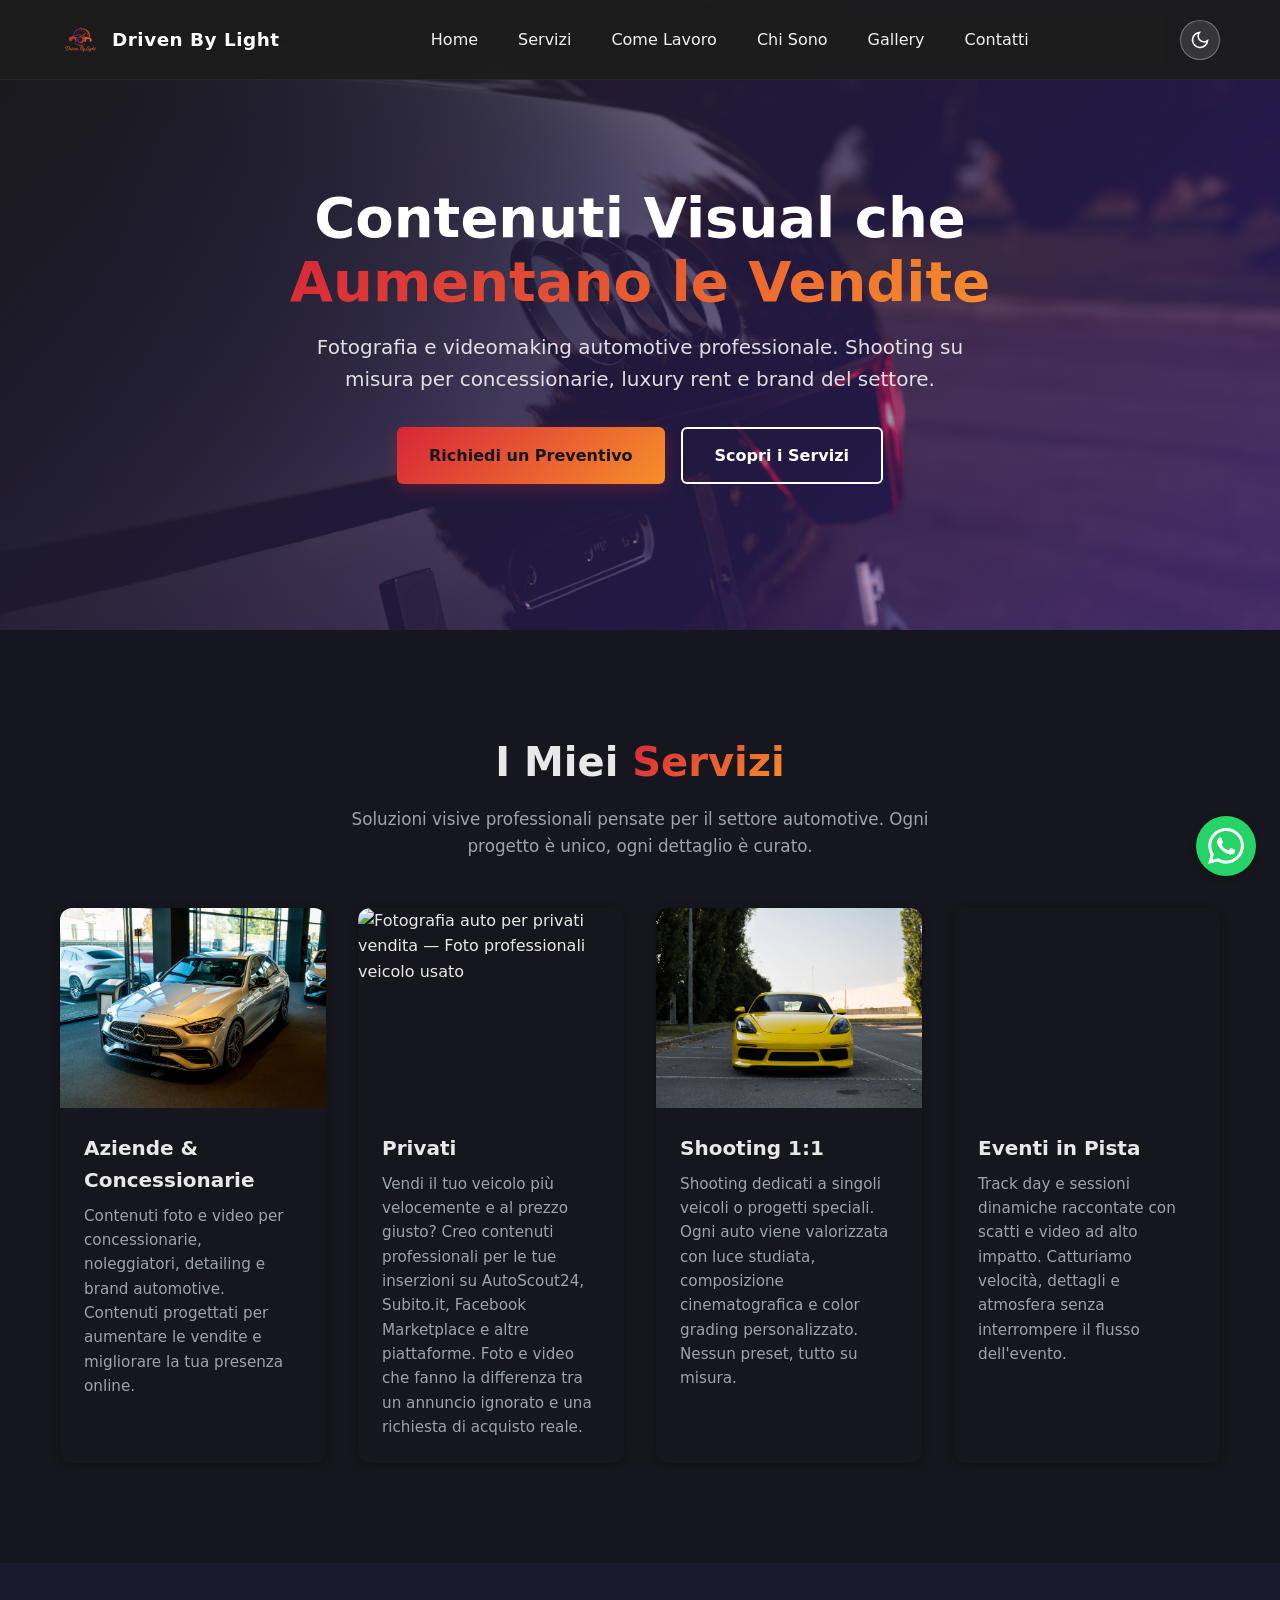
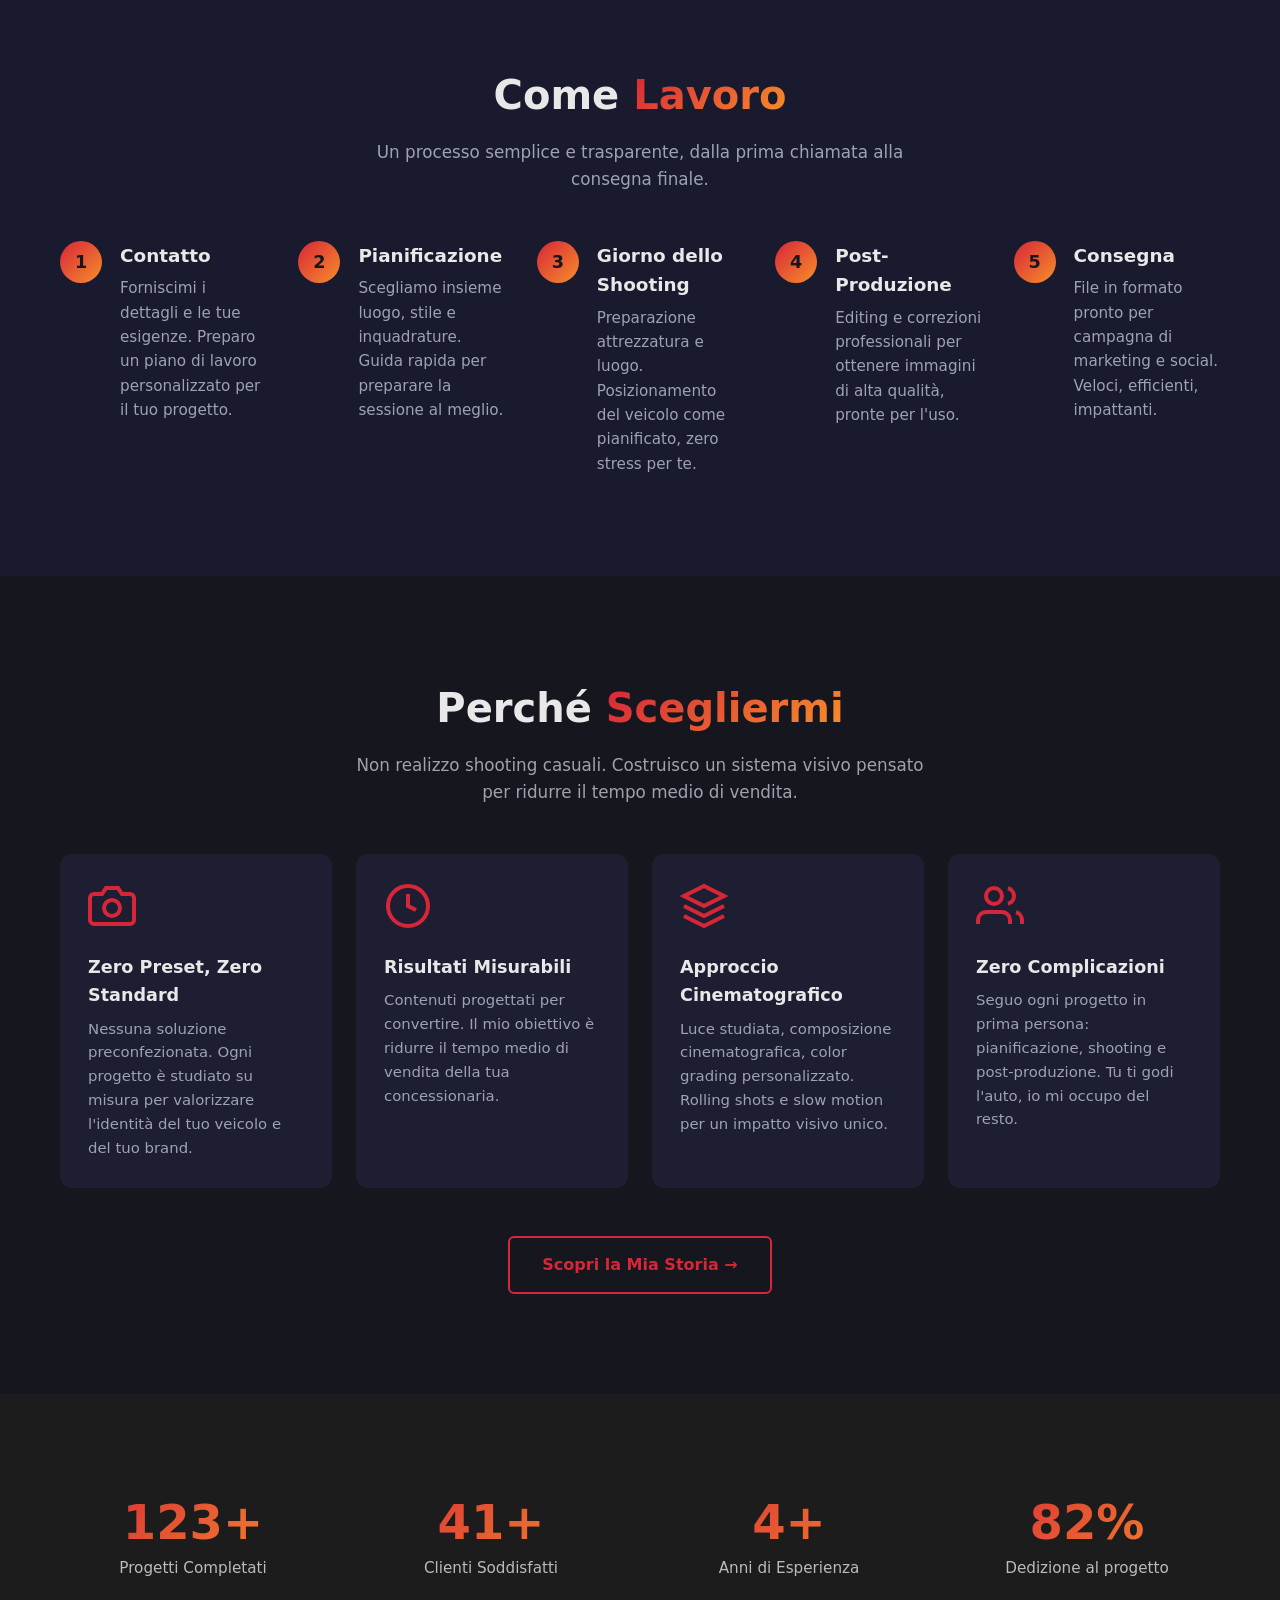
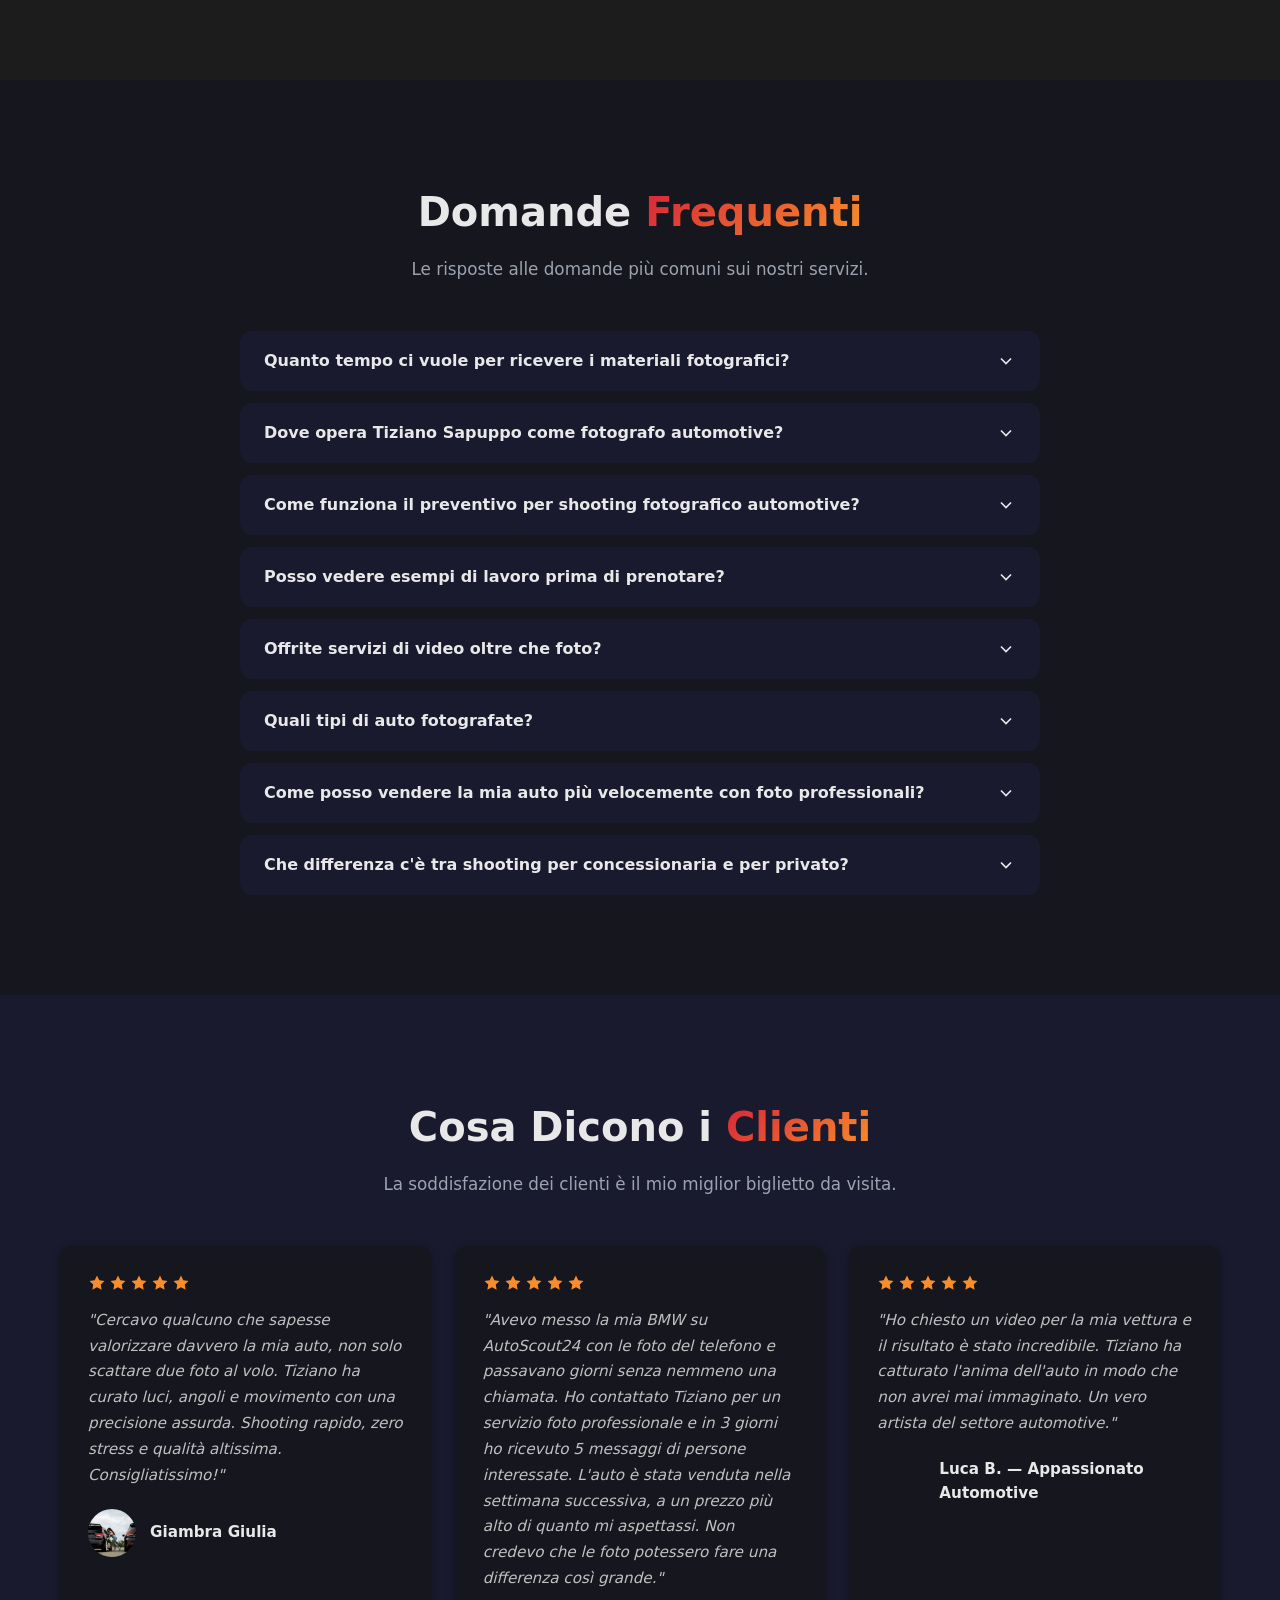
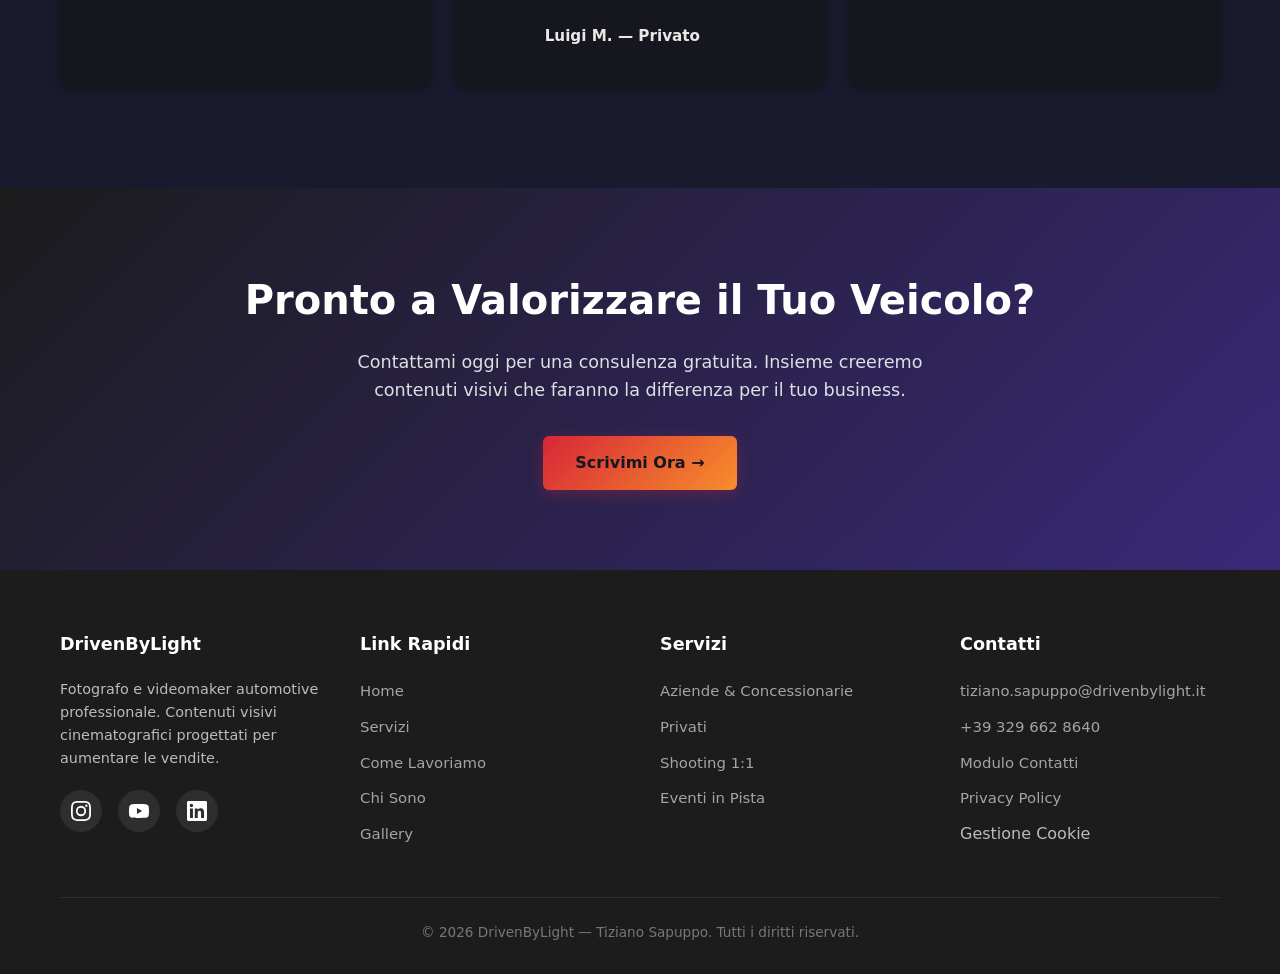
==== commit 453e1768: "Correzione Search Console" ====
--- a/index.html
+++ b/index.html
@@ -270,6 +270,9 @@
       {
         "@type": "AggregateRating",
         "@id": "https://www.drivenbylight.it/#rating",
+        "itemReviewed": {
+          "@id": "https://www.drivenbylight.it/"
+        },
         "itemRated": {
           "@id": "https://www.drivenbylight.it/"
         },
@@ -442,17 +445,14 @@
     "supply": [
       {
         "@type": "HowToSupply",
-        "@type": "Thing",
         "name": "Portfolio del fotografo"
       },
       {
         "@type": "HowToSupply",
-        "@type": "Thing",
         "name": "Recensioni dei clienti precedenti"
       },
       {
         "@type": "HowToSupply",
-        "@type": "Thing",
         "name": "Chiarezza sui tempi di consegna"
       }
     ],
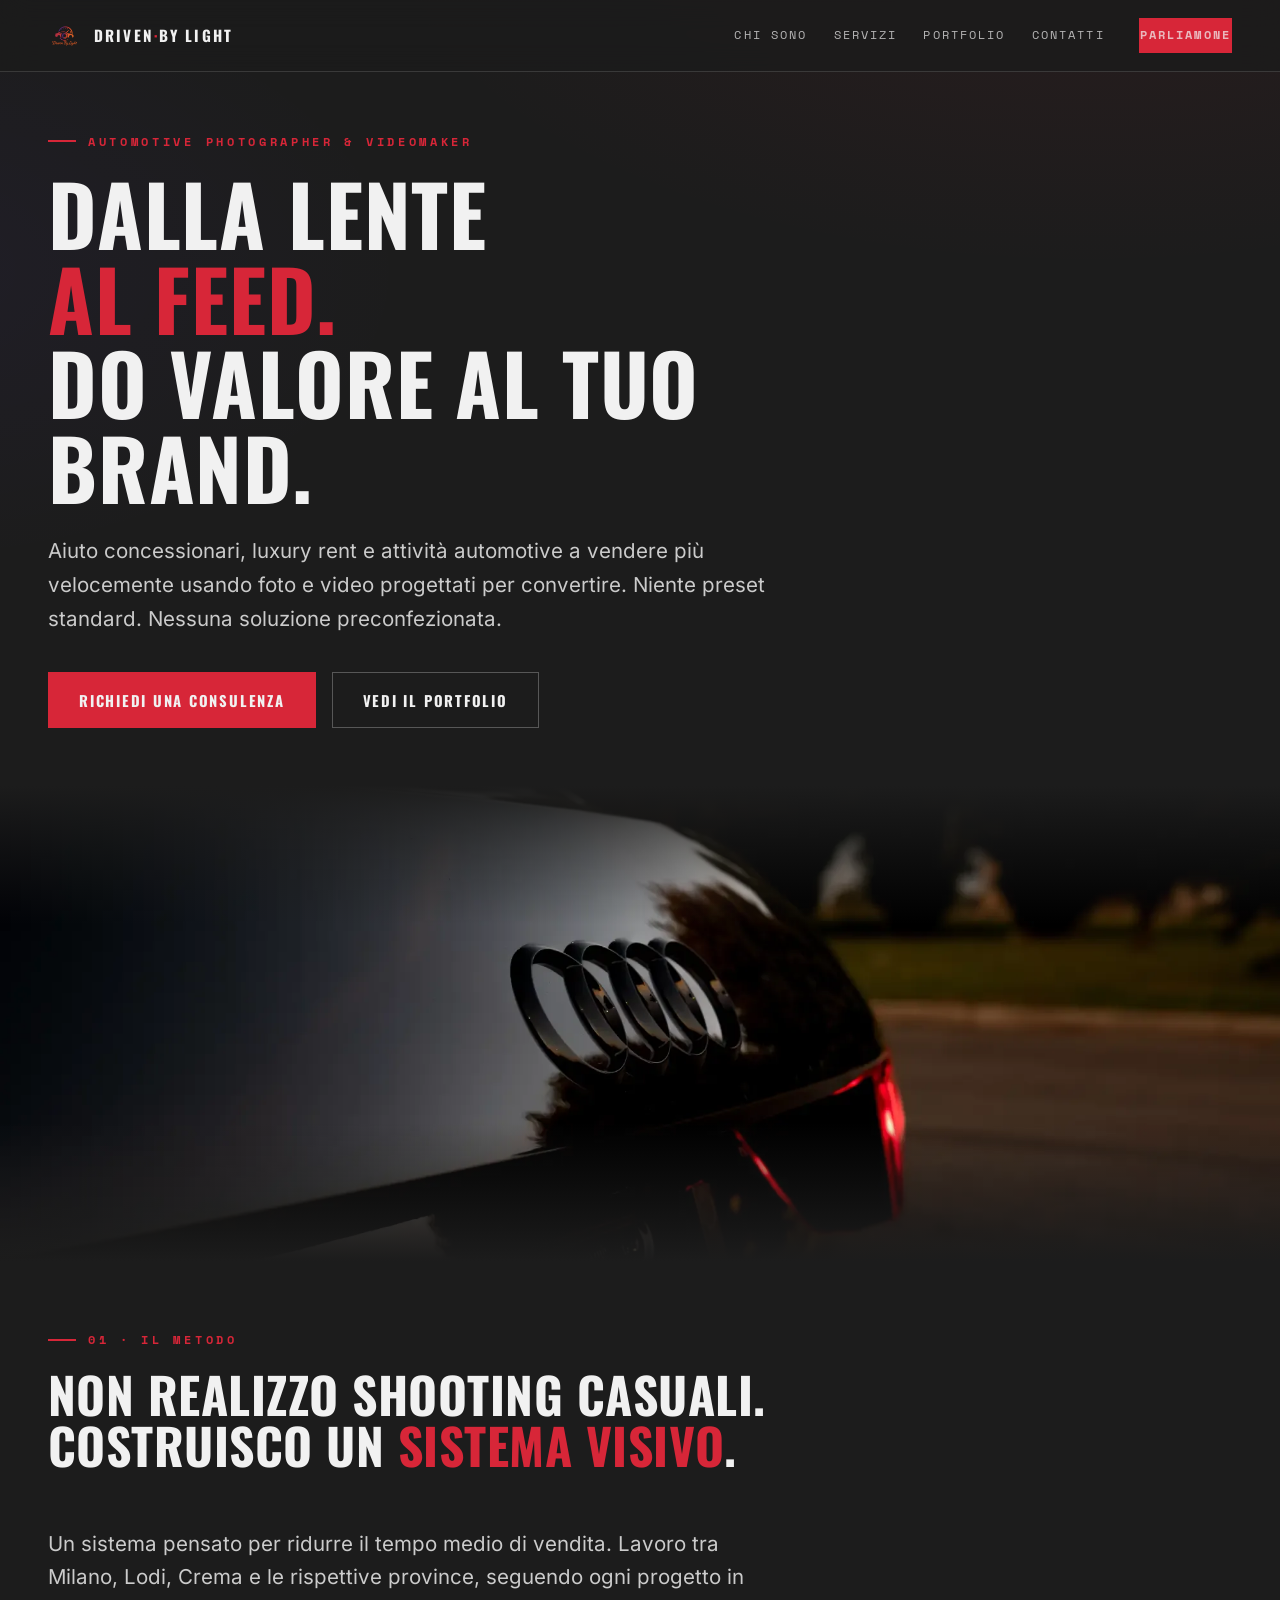
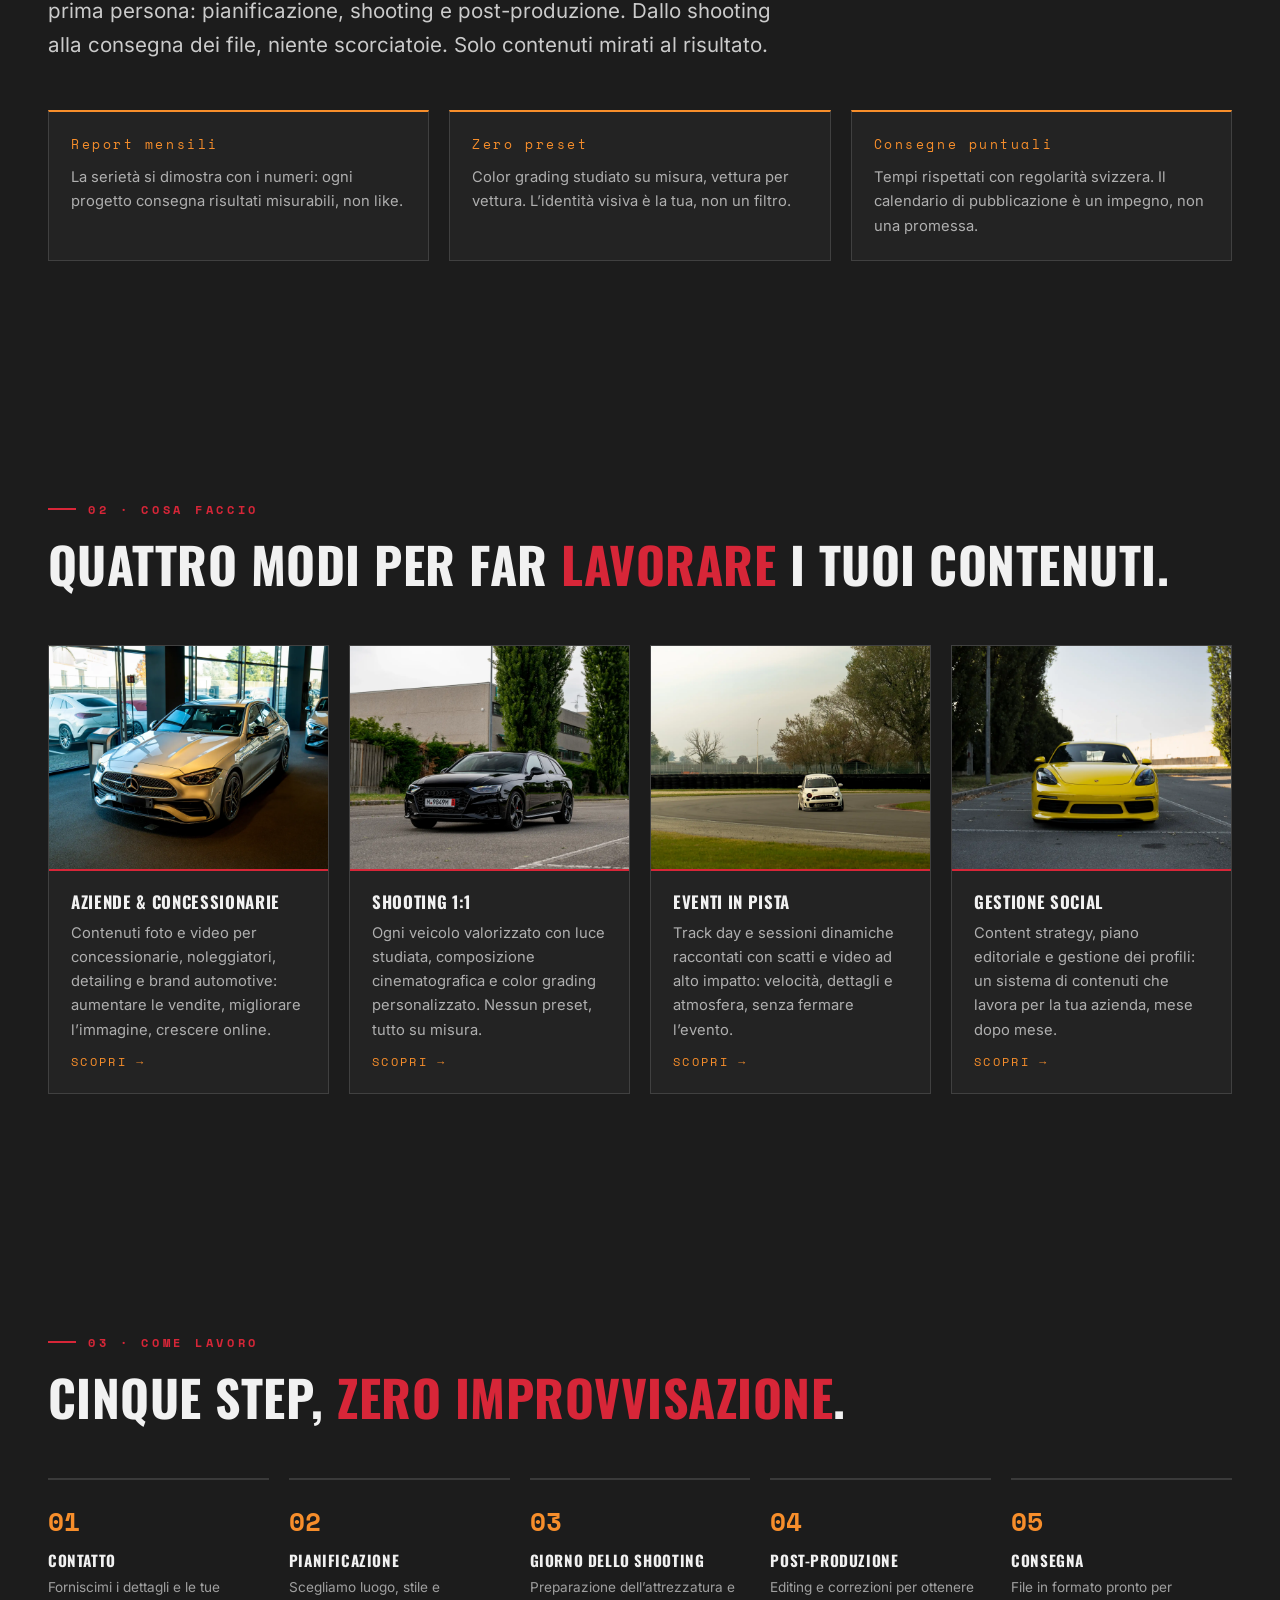
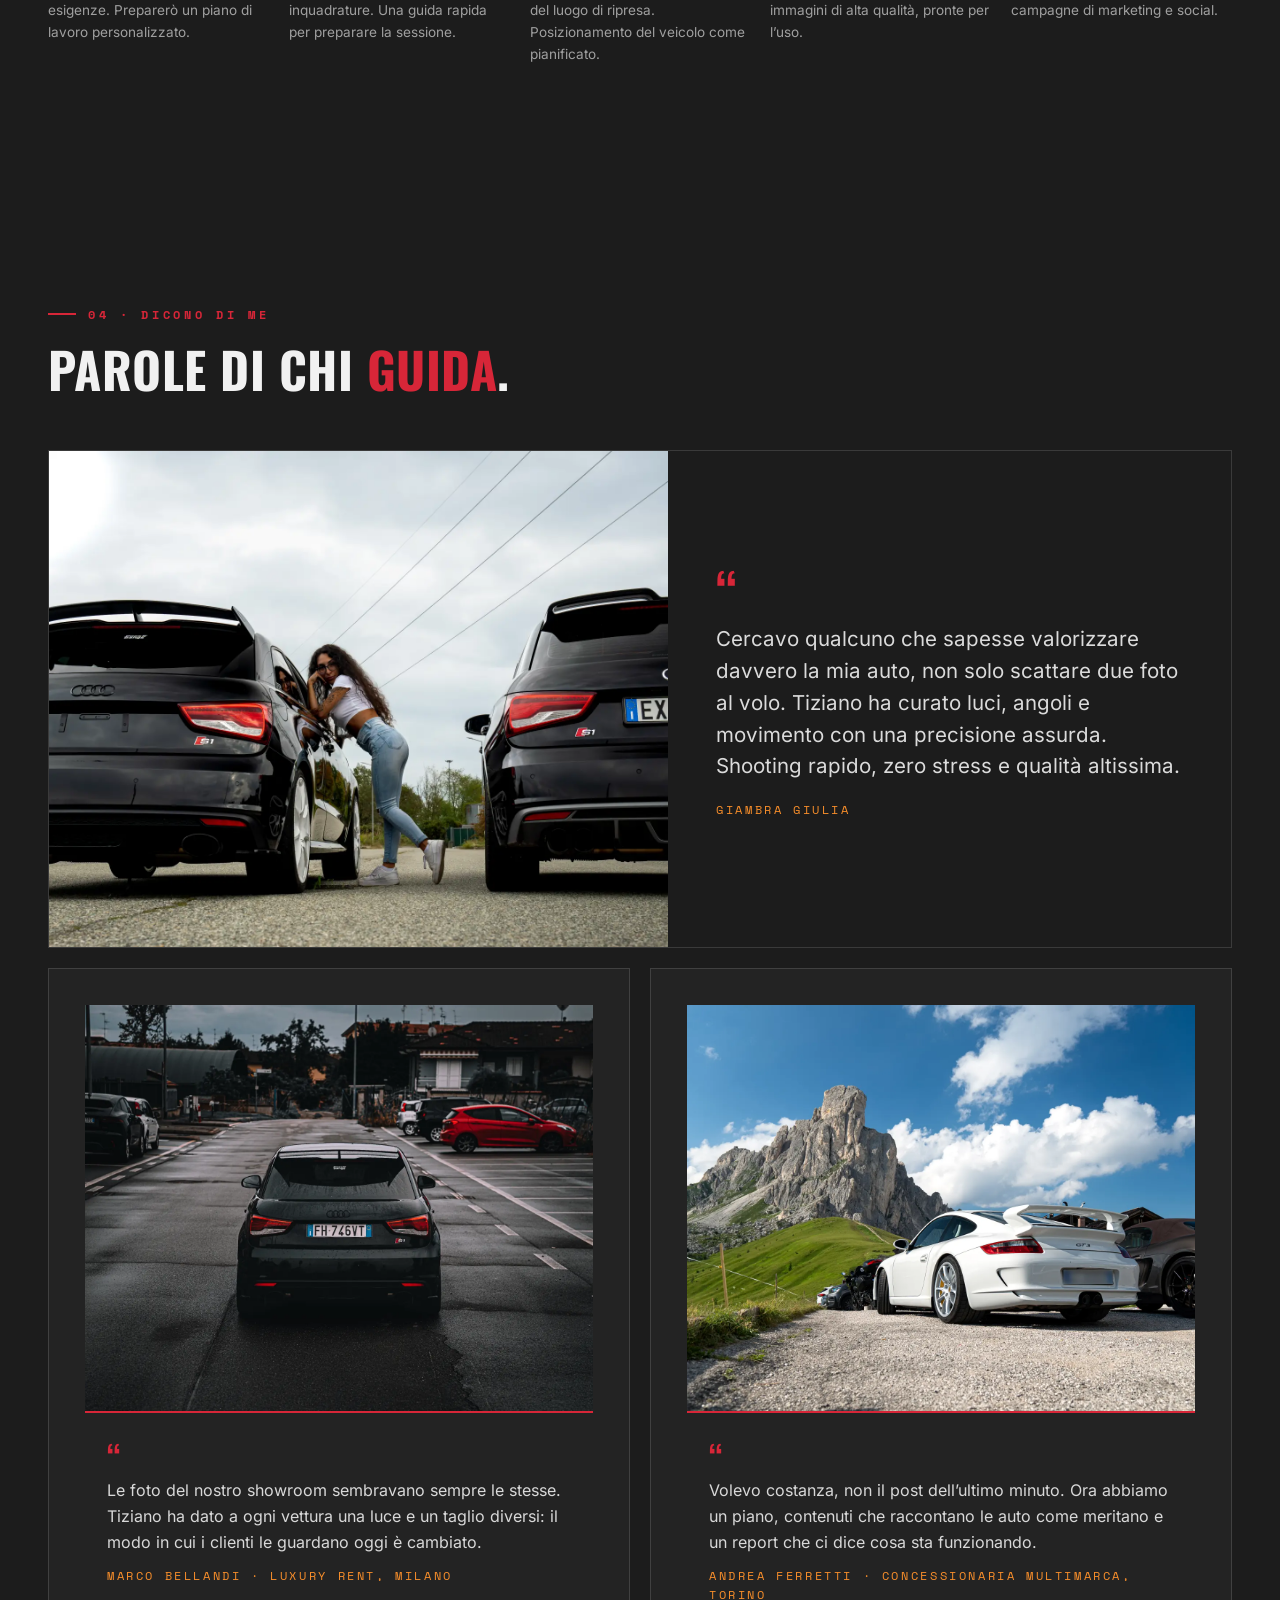
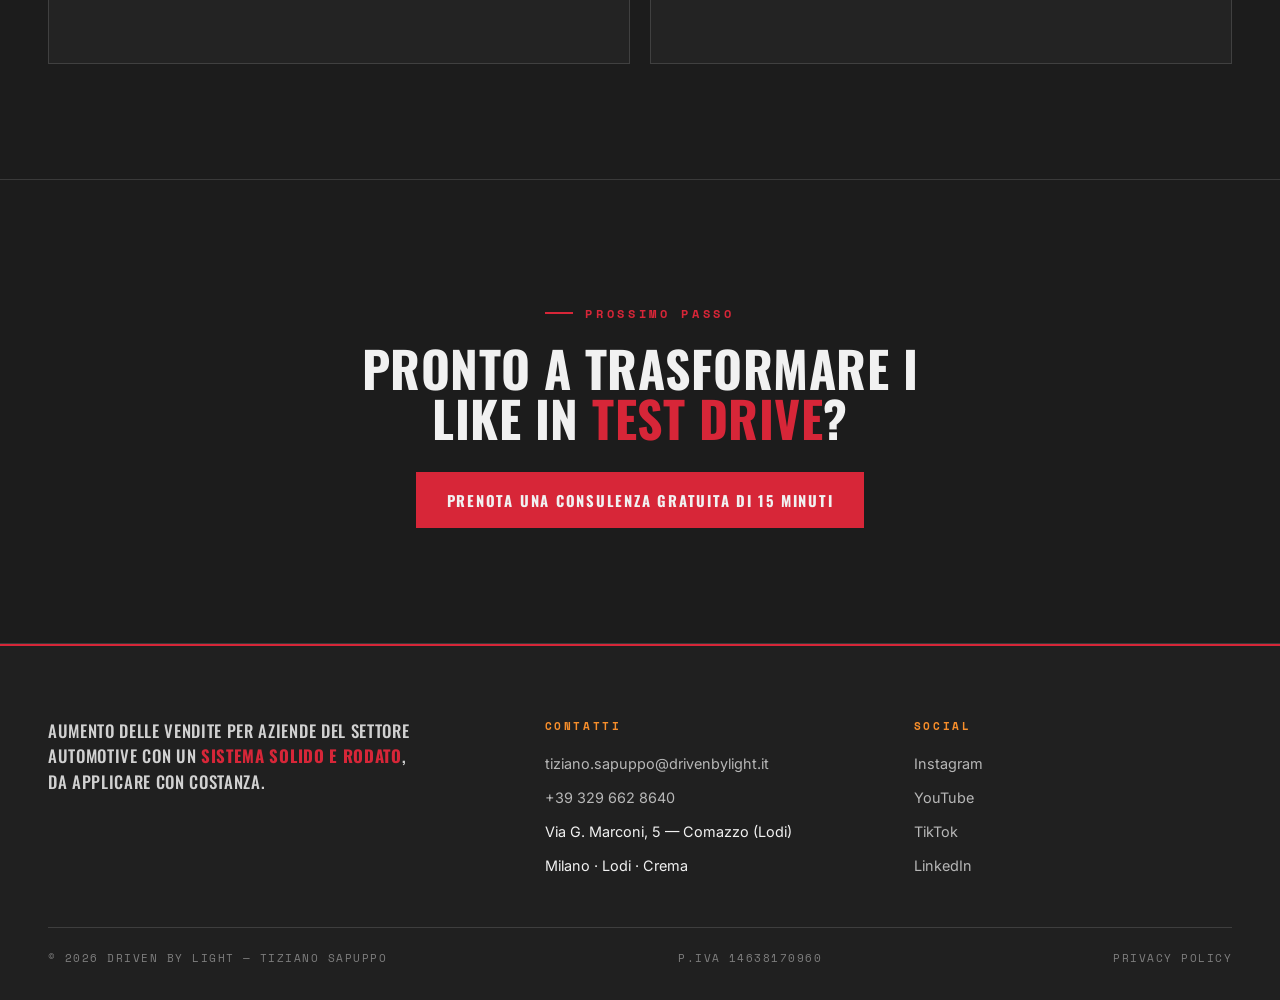
==== commit dd06284c: "Sostituito vecchio sito con nuovo sito Astro (Meta Pixel + GA, redirect 301, sitemap aggiornata)" ====
--- a/index.html
+++ b/index.html
@@ -1,1171 +1,18 @@
-<!DOCTYPE html>
-<html lang="it">
-<head>
-  <!-- ============================================
-       GOOGLE ANALYTICS — Tracciamento visite utenti
-       ============================================ -->
-  <!-- Google tag (gtag.js) -->
-  <script async src="https://www.googletagmanager.com/gtag/js?id=G-Y8MM68YXXF"></script>
-  <script>
-    window.dataLayer = window.dataLayer || [];
-    function gtag(){dataLayer.push(arguments);}
-    gtag('js', new Date());
+<!DOCTYPE html><html lang="it"><head><meta charset="utf-8"><meta name="viewport" content="width=device-width, initial-scale=1"><meta name="description" content="Aiuto concessionari, luxury rent e attività automotive a vendere più velocemente con foto e video progettati per convertire. Automotive photographer &amp; videomaker, tra Milano, Lodi e Crema."><link rel="icon" href="/favicon.ico" sizes="any"><title>Driven By Light — Foto e video automotive che fanno vendere</title><!-- Meta Pixel Code --><script>
+      !function(f,b,e,v,n,t,s)
+      {if(f.fbq)return;n=f.fbq=function(){n.callMethod?
+      n.callMethod.apply(n,arguments):n.queue.push(arguments)};
+      if(!f._fbq)f._fbq=n;n.push=n;n.loaded=!0;n.version='2.0';
+      n.queue=[];t=b.createElement(e);t.async=!0;
+      t.src=v;s=b.getElementsByTagName(e)[0];
+      s.parentNode.insertBefore(t,s)}(window, document,'script',
+      'https://connect.facebook.net/en_US/fbevents.js');
+      fbq('init', '2071840930364087');
+      fbq('track', 'PageView');
+    </script><noscript><img height="1" width="1" style="display:none" src="https://www.facebook.com/tr?id=2071840930364087&ev=PageView&noscript=1"></noscript><!-- End Meta Pixel Code --><!-- Google tag (gtag.js) --><script async src="https://www.googletagmanager.com/gtag/js?id=G-Y8MM68YXXF"></script><script>
+      window.dataLayer = window.dataLayer || [];
+      function gtag(){dataLayer.push(arguments);}
+      gtag('js', new Date());
 
-    gtag('config', 'G-Y8MM68YXXF');
-  </script>
-
-  <meta charset="UTF-8">
-  <meta name="viewport" content="width=device-width, initial-scale=1.0">
-
-  <!-- Primary Meta Tags -->
-  <title>DrivenByLight — Fotografo e Videomaker Automotive Professionista | Comazzo (Lodi) - Lombardia</title>
-  <meta name="description" content="Fotografo e videomaker automotive professionista a Comazzo (Lodi). Servizi di fotografia e video per concessionarie, privati ed eventi in pista. Contenuti visivi che aumentano le vendite. Shooting fotografico auto di lusso, Ferrari, Porsche, Audi. Lombardia, Milano, Monza.">
-  <meta name="keywords" content="fotografo automotive lombardia, fotografo auto milano, videomaker automotive, shooting fotografico auto, foto concessionaria auto, video automotive professionale, fotografia ferrari porsche audi, rolling shots pista, detailing photography, comazzo lodì, monza, bergamo, cremona">
-  <meta name="author" content="Tiziano Sapuppo — DrivenByLight">
-  <meta name="robots" content="index, follow, max-image-preview:large, max-snippet:-1, max-video-preview:-1">
-
-  <!-- ============================================
-       GEO OPTIMIZATION — Performance & Edge Caching
-       ============================================ -->
-
-  <!-- DNS Prefetch — Pre-resolve external domains for faster loading -->
-  <link rel="dns-prefetch" href="//cdn.jsdelivr.net">
-  <link rel="dns-prefetch" href="//www.google.com">
-  <link rel="dns-prefetch" href="//maps.googleapis.com">
-  <link rel="dns-prefetch" href="//fonts.googleapis.com">
-
-  <!-- Preconnect — Establish connection early for critical resources -->
-  <link rel="preconnect" href="https://www.drivenbylight.it" crossorigin>
-  <link rel="preconnect" href="//cdn.jsdelivr.net" crossorigin>
-  <link rel="preconnect" href="//www.google.com" crossorigin>
-
-  <!-- Performance Hints — HTTP/2 Push hints for critical resources -->
-  <link rel="preload" as="style" href="style.css">
-  <link rel="prefetch" href="script.js" as="script">
-
-  <!-- Social Media Optimization (SMO) -->
-  <meta name="google-site-verification" content=""> <!-- Da inserire con Google Search Console -->
-  <meta name="bing-site-verification" content=""> <!-- Da inserire con Bing Webmaster Tools -->
-
-  <!-- Canonical URL -->
-  <link rel="canonical" href="https://www.drivenbylight.it/index.html">
-
-  <!-- ============================================
-       FAVICON — Icona per browser e dispositivi mobili
-       ============================================ -->
-
-  <!-- Primary favicon (ICO - supports multiple sizes in one file) -->
-  <link rel="icon" type="image/x-icon" href="brand_assets/logo.ico">
-
-  <!-- Alternative favicons for specific use cases -->
-  <link rel="icon" type="image/png" sizes="32x32" href="brand_assets/logo.png">
-  <link rel="icon" type="image/png" sizes="16x16" href="brand_assets/logo.png">
-
-  <!-- Apple Touch Icon (iPhone/iPad home screen) -->
-  <link rel="apple-touch-icon" sizes="180x180" href="brand_assets/logo.png">
-
-  <!-- Favicon per Windows tile (Windows 8+) -->
-  <meta name="msapplication-TileColor" content="#D72638">
-  <meta name="msapplication-TileImage" content="brand_assets/logo.png">
-
-  <!-- Manifest per PWA (Progressive Web App) */}
-  <link rel="manifest" href="/site.webmanifest">
-
-  <!-- ============================================
-       JSON-LD SCHEMA.ORG STRUCTURED DATA - GEO OPTIMIZED
-       Per ottimizzare la visibilità su AI (Google SGE, ChatGPT, Perplexity)
-       ============================================ -->
-  <script type="application/ld+json">
-  {
-    "@context": "https://schema.org",
-    "@graph": [
-      {
-        "@type": "LocalBusiness",
-        "@id": "https://www.drivenbylight.it/#organization",
-        "name": "DrivenByLight — Tiziano Sapuppo",
-        "alternateName": "DrivenByLight",
-        "description": "Fotografo e videomaker automotive professionale a Comazzo (Lodi). Contenuti visivi cinematografici per concessionarie, luxury rent e eventi in pista. Foto e video progettati per convertire.",
-        "url": "https://www.drivenbylight.it",
-        "logo": {
-          "@type": "ImageObject",
-          "url": "https://www.drivenbylight.it/brand_assets/logo.png",
-          "width": 42,
-          "height": 42
-        },
-        "image": {
-          "@type": "ImageObject",
-          "url": "https://www.drivenbylight.it/brand_assets/hero.webp",
-          "width": 1920,
-          "height": 1080
-        },
-        "telephone": "+39 329 662 8640",
-        "email": "tiziano.sapuppo@drivenbylight.it",
-        "address": {
-          "@type": "PostalAddress",
-          "streetAddress": "Via G. Marconi, 5",
-          "addressLocality": "Comazzo",
-          "addressRegion": "Lodi",
-          "postalCode": "26833",
-          "addressCountry": "IT"
-        },
-        "geo": {
-          "@type": "GeoCoordinates",
-          "latitude": 45.3167,
-          "longitude": 9.5833
-        },
-        "openingHoursSpecification": {
-          "@type": "OpeningHoursSpecification",
-          "dayOfWeek": [
-            "Monday",
-            "Tuesday",
-            "Wednesday",
-            "Thursday",
-            "Friday"
-          ],
-          "opens": "09:00",
-          "closes": "18:00"
-        },
-        "priceRange": "€€",
-        "areaServed": {
-          "@type": "State",
-          "name": "Lombardia"
-        },
-        "founder": {
-          "@type": "Person",
-          "@id": "https://www.drivenbylight.it/#person",
-          "name": "Tiziano Sapuppo",
-          "url": "https://www.drivenbylight.it/chi-sono.html"
-        },
-        "sameAs": [
-          "https://www.instagram.com/drivenbylight.st/",
-          "https://www.youtube.com/channel/UClWVBASXwJXdS4vKC0fwK6Q",
-          "https://www.linkedin.com/in/tiziano-sapuppo/"
-        ],
-        "brand": {
-          "@type": "Brand",
-          "name": "DrivenByLight",
-          "brandType": "Service Brand"
-        }
-      },
-      {
-        "@type": "ProfessionalService",
-        "@id": "https://www.drivenbylight.it/#service",
-        "name": "DrivenByLight Professional Services",
-        "description": "Servizi professionali di fotografia e videomaking automotive su misura per concessionarie, privati ed eventi in pista.",
-        "url": "https://www.drivenbylight.it",
-        "image": "https://www.drivenbylight.it/brand_assets/logo.png",
-        "telephone": "+39 329 662 8640",
-        "email": "tiziano.sapuppo@drivenbylight.it",
-        "address": {
-          "@type": "PostalAddress",
-          "streetAddress": "Via G. Marconi, 5",
-          "addressLocality": "Comazzo",
-          "addressRegion": "Lodi",
-          "postalCode": "26833",
-          "addressCountry": "IT"
-        },
-        "priceRange": "€€",
-        "areaServed": {
-          "@type": "State",
-          "name": "Lombardia"
-        },
-        "hasOfferCatalog": {
-          "@type": "OfferCatalog",
-          "name": "Servizi DrivenByLight",
-          "itemListElement": [
-            {
-              "@type": "Offer",
-              "itemOffered": {
-                "@type": "Service",
-                "name": "Aziende & Concessionarie",
-                "description": "Contenuti foto e video per concessionarie, noleggiatori, detailing e brand automotive. Contenuti progettati per aumentare le vendite.",
-                "areaServed": "Lombardia",
-                "priceRange": "€€"
-              }
-            },
-            {
-              "@type": "Offer",
-              "itemOffered": {
-                "@type": "Service",
-                "name": "Privati",
-                "description": "Servizio fotografia professionale per privati che vendono auto. Foto e video che fanno la differenza tra un annuncio ignorato e una richiesta di acquisto reale.",
-                "areaServed": "Lombardia"
-              }
-            },
-            {
-              "@type": "Offer",
-              "itemOffered": {
-                "@type": "Service",
-                "name": "Shooting 1:1",
-                "description": "Shooting dedicati a singoli veicoli o progetti speciali. Luce studiata, composizione cinematografica e color grading personalizzato.",
-                "areaServed": "Lombardia"
-              }
-            },
-            {
-              "@type": "Offer",
-              "itemOffered": {
-                "@type": "Service",
-                "name": "Eventi in Pista",
-                "description": "Track day e sessioni dinamiche raccontate con scatti e video ad alto impatto. Catturiamo velocità, dettagli e atmosfera senza interrompere il flusso dell'evento.",
-                "areaServed": "Lombardia"
-              }
-            }
-          ]
-        }
-      },
-      {
-        "@type": "Person",
-        "@id": "https://www.drivenbylight.it/#person",
-        "name": "Tiziano Sapuppo",
-        "jobTitle": "Fotografo e Videomaker Automotive",
-        "description": "Fotografo e videomaker automotive professionista specializzato in contenuti visivi per concessionarie, privati ed eventi in pista. 9 anni di esperienza nell'azienda di famiglia, 28 anni di passione per la fotografia automotive.",
-        "url": "https://www.drivenbylight.it/chi-sono.html",
-        "image": {
-          "@type": "ImageObject",
-          "url": "https://www.drivenbylight.it/brand_assets/chi%20sono.webp"
-        },
-        "sameAs": [
-          "https://www.instagram.com/drivenbylight.st/",
-          "https://www.youtube.com/channel/UClWVBASXwJXdS4vKC0fwK6Q",
-          "https://www.linkedin.com/in/tiziano-sapuppo/"
-        ],
-        "worksFor": {
-          "@type": "LocalBusiness",
-          "@id": "https://www.drivenbylight.it/#organization",
-          "name": "DrivenByLight"
-        },
-        "knowsAbout": [
-          "Fotografia Automotive",
-          "Videomaking Professionale",
-          "Shooting Fotografico Auto",
-          "Post-Produzione Video",
-          "Color Grading",
-          "Eventi in Pista",
-          "Rolling Shots",
-          "Detailing Photography"
-        ],
-        "hasOccupation": {
-          "@type": "Occupation",
-          "name": "Fotografo Automotive",
-          "occupationLocation": {
-            "@type": "Place",
-            "address": {
-              "@type": "PostalAddress",
-              "streetAddress": "Via G. Marconi, 5",
-              "addressLocality": "Comazzo",
-              "addressRegion": "Lodi",
-              "postalCode": "26833",
-              "addressCountry": "IT"
-            }
-          }
-        },
-        "award": "Fotografo Automotive Professionista - Lombardia",
-        "alumniOf": "Azienda di famiglia (9 anni esperienza)",
-        "expertQualifications": [
-          "Fotografia professionale automotive",
-          "Videomaking eventi sportivi",
-          "Post-produzione cinematografica"
-        ]
-      },
-      {
-        "@type": "AggregateRating",
-        "@id": "https://www.drivenbylight.it/#rating",
-        "itemReviewed": {
-          "@id": "https://www.drivenbylight.it/"
-        },
-        "itemRated": {
-          "@id": "https://www.drivenbylight.it/"
-        },
-        "ratingValue": "5",
-        "reviewCount": "3",
-        "bestRating": "5",
-        "worstRating": "1",
-        "reviewAspect": [
-          {
-            "@type": "ReviewAspect",
-            "name": "Qualità Fotografica",
-            "ratingValue": "5"
-          },
-          {
-            "@type": "ReviewAspect",
-            "name": "Professionalità",
-            "ratingValue": "5"
-          },
-          {
-            "@type": "ReviewAspect",
-            "name": "Risultati Vendite",
-            "ratingValue": "5"
-          }
-        ]
-      },
-      {
-        "@type": "FAQPage",
-        "@id": "https://www.drivenbylight.it/#faq",
-        "mainEntity": [
-          {
-            "@type": "Question",
-            "name": "Quanto tempo ci vuole per ricevere i materiali fotografici?",
-            "acceptedAnswer": {
-              "@type": "Answer",
-              "text": "Per uno shooting fotografico standard, i materiali vengono consegnati entro 5-7 giorni lavorativi. Per progetti video o combinazioni foto+video, il tempo è di 10-14 giorni lavorativi."
-            }
-          },
-          {
-            "@type": "Question",
-            "name": "Dove opera Tiziano Sapuppo come fotografo automotive?",
-            "acceptedAnswer": {
-              "@type": "Answer",
-              "text": "La base è a Comazzo (Lodi), ma lavoro in tutta la Lombardia: Milano, Monza, Bergamo, Brescia, Cremona e province limitrofe."
-            }
-          },
-          {
-            "@type": "Question",
-            "name": "Come funziona il preventivo per shooting fotografico automotive?",
-            "acceptedAnswer": {
-              "@type": "Answer",
-              "text": "Ogni progetto è personalizzato. Mi contatti con le tue esigenze, preparo un piano su misura e ti invio un preventivo dettagliato senza impegno. La prima consulenza è sempre gratuita."
-            }
-          },
-          {
-            "@type": "Question",
-            "name": "Posso vedere esempi di lavoro prima di prenotare?",
-            "acceptedAnswer": {
-              "@type": "Answer",
-              "text": "Certo! Puoi esplorare la gallery su drivenbylight.it o visitare i canali social (Instagram @drivenbylight.st, YouTube DrivenByLight) per vedere il portfolio completo."
-            }
-          },
-          {
-            "@type": "Question",
-            "name": "Offrite servizi di video oltre che foto?",
-            "acceptedAnswer": {
-              "@type": "Answer",
-              "text": "Assolutamente sì. Realizzo sia fotografia che videomaking automotive, inclusi video promozionali, contenuti per social media e riprese in pista con rolling shots."
-            }
-          },
-          {
-            "@type": "Question",
-            "name": "Quali tipi di auto fotografate?",
-            "acceptedAnswer": {
-              "@type": "Answer",
-              "text": "Specializzato in automotive di lusso e prestazionali: Ferrari, Porsche, Audi, Lamborghini, Mercedes-AMG, BMW M, e veicoli custom. Esperienza con concessionarie e privati."
-            }
-          }
-        ]
-      },
-      {
-        "@type": "Review",
-        "@id": "https://www.drivenbylight.it/#review-1",
-        "itemReviewed": {
-          "@type": "LocalBusiness",
-          "@id": "https://www.drivenbylight.it/",
-          "name": "DrivenByLight"
-        },
-        "itemRated": {
-          "@type": "LocalBusiness",
-          "@id": "https://www.drivenbylight.it/",
-          "name": "DrivenByLight"
-        },
-        "author": {
-          "@type": "Person",
-          "name": "Giambra Giulia"
-        },
-        "reviewRating": {
-          "@type": "Rating",
-          "ratingValue": "5",
-          "bestRating": "5",
-          "worstRating": "1"
-        },
-        "reviewBody": "Cercavo qualcuno che sapesse valorizzare davvero la mia auto, non solo scattare due foto al volo. Tiziano ha curato luci, angoli e movimento con una precisione assurda. Shooting rapido, zero stress e qualità altissima. Consigliatissimo!"
-      },
-      {
-        "@type": "Review",
-        "@id": "https://www.drivenbylight.it/#review-2",
-        "itemReviewed": {
-          "@type": "LocalBusiness",
-          "@id": "https://www.drivenbylight.it/",
-          "name": "DrivenByLight"
-        },
-        "itemRated": {
-          "@type": "LocalBusiness",
-          "@id": "https://www.drivenbylight.it/",
-          "name": "DrivenByLight"
-        },
-        "author": {
-          "@type": "Person",
-          "name": "Luigi M."
-        },
-        "reviewRating": {
-          "@type": "Rating",
-          "ratingValue": "5",
-          "bestRating": "5",
-          "worstRating": "1"
-        },
-        "reviewBody": "Avevo messo la mia BMW su AutoScout24 con le foto del telefono e passavano giorni senza nemmeno una chiamata. Ho contattato Tiziano per un servizio foto professionale e in 3 giorni ho ricevuto 5 messaggi di persone interessate. L'auto è stata venduta nella settimana successiva, a un prezzo più alto di quanto mi aspettassi. Non credevo che le foto potessero fare una differenza così grande."
-      },
-      {
-        "@type": "Review",
-        "@id": "https://www.drivenbylight.it/#review-3",
-        "itemReviewed": {
-          "@type": "LocalBusiness",
-          "@id": "https://www.drivenbylight.it/",
-          "name": "DrivenByLight"
-        },
-        "itemRated": {
-          "@type": "LocalBusiness",
-          "@id": "https://www.drivenbylight.it/",
-          "name": "DrivenByLight"
-        },
-        "author": {
-          "@type": "Person",
-          "name": "Luca B."
-        },
-        "reviewRating": {
-          "@type": "Rating",
-          "ratingValue": "5",
-          "bestRating": "5",
-          "worstRating": "1"
-        },
-        "reviewBody": "Ho chiesto un video per la mia vettura e il risultato è stato incredibile. Tiziano ha catturato l'anima dell'auto in modo che non avrei mai immaginato. Un vero artista del settore automotive."
-      }
-    ]
-  }
-  </script>
-
-  <!-- ============================================
-       ADDITIONAL GEO SCHEMA - HowTo & Process
-       Per essere citato come fonte di informazioni educative
-       ============================================ -->
-  <script type="application/ld+json">
-  {
-    "@context": "https://schema.org",
-    "@type": "HowTo",
-    "name": "Come Scegliere un Fotografo Automotive Professionista",
-    "description": "Guida completa per scegliere il fotografo automotive giusto per vendere la tua auto o promuovere il tuo business.",
-    "totalTime": "PT5M",
-    "supply": [
-      {
-        "@type": "HowToSupply",
-        "name": "Portfolio del fotografo"
-      },
-      {
-        "@type": "HowToSupply",
-        "name": "Recensioni dei clienti precedenti"
-      },
-      {
-        "@type": "HowToSupply",
-        "name": "Chiarezza sui tempi di consegna"
-      }
-    ],
-    "step": [
-      {
-        "@type": "HowToStep",
-        "text": "Verifica l'esperienza specifica nel settore automotive. Un fotografo generalista non ha le competenze tecniche per valorizzare veicoli di lusso o prestazionali."
-      },
-      {
-        "@type": "HowToStep",
-        "text": "Analizza il portfolio: cerca coerenza stilistica, qualità dell'illuminazione e capacità di evidenziare i dettagli del veicolo."
-      },
-      {
-        "@type": "HowToStep",
-        "text": "Chiedi referenze e recensioni. Un professionista affermato ha clienti soddisfatti che possono testimoniare la qualità del servizio."
-      },
-      {
-        "@type": "HowToStep",
-        "text": "Definisci chiaramente l'obiettivo: vendere un'auto privata? Promuovere una concessionaria? Documentare un evento in pista?"
-      },
-      {
-        "@type": "HowToStep",
-        "text": "Richiedi un preventivo personalizzato. Ogni progetto è unico e richiede una pianificazione specifica."
-      }
-    ]
-  }
-  </script>
-
-  <!-- ============================================
-       LOCAL BUSINESS HIGHLIGHTS - GEO OPTIMIZED
-       Per massimizzare le citazioni nelle risposte AI
-       ============================================ -->
-  <script type="application/ld+json">
-  {
-    "@context": "https://schema.org",
-    "@type": "LocalBusiness",
-    "name": "DrivenByLight — Tiziano Sapuppo",
-    "tagline": "Fotografo e Videomaker Automotive Professionista | Contenuti Visivi che Aumentano le Vendite",
-    "foundingDate": "2017",
-    "employeeCount": {
-      "@type": "Number",
-      "value": "1"
-    },
-    "founder": {
-      "@type": "Person",
-      "name": "Tiziano Sapuppo",
-      "jobTitle": "Fotografo e Videomaker Automotive",
-      "biography": "9 anni di esperienza nell'azienda di famiglia, 28 anni di passione per la fotografia automotive. Specializzato in contenuti visivi professionali per concessionarie, privati ed eventi in pista."
-    },
-    "serviceArea": {
-      "@type": "State",
-      "name": "Lombardia"
-    },
-    "servesCuisine": null,
-    "priceRange": "€€",
-    "paymentAccepted": [
-      "Cash",
-      "Credit Card",
-      "Bank Transfer",
-      "PayPal"
-    ],
-    "currencyAccepted": "EUR",
-    "openingHours": {
-      "@type": "OpeningHoursSpecification",
-      "dayOfWeek": [
-        "Monday",
-        "Tuesday",
-        "Wednesday",
-        "Thursday",
-        "Friday"
-      ],
-      "opens": "09:00",
-      "closes": "18:00"
-    },
-    "acceptsReservations": true,
-    "makesOffer": [
-      {
-        "@type": "Service",
-        "name": "Fotografia Automotive per Concessionarie",
-        "description": "Contenuti foto e video professionali per aumentare le vendite dei veicoli in concessionaria."
-      },
-      {
-        "@type": "Service",
-        "name": "Fotografia Auto per Privati",
-        "description": "Foto professionali per vendere la tua auto usata più velocemente e al prezzo giusto."
-      },
-      {
-        "@type": "Service",
-        "name": "Shooting Fotografico 1:1",
-        "description": "Servizio personalizzato per singoli veicoli o progetti speciali."
-      },
-      {
-        "@type": "Service",
-        "name": "Fotografia e Video Eventi in Pista",
-        "description": "Documentazione fotografica e video di track day e eventi automobilistici."
-      }
-    ]
-  }
-  </script>
-
-  <!-- Open Graph -->
-  <meta property="og:title" content="DrivenByLight — Contenuti Visual Automotive che Vendono">
-  <meta property="og:description" content="Fotografia e videomaking automotive professionale. Shooting su misura per aumentare le vendite del tuo business.">
-  <meta property="og:type" content="website">
-  <meta property="og:url" content="https://www.drivenbylight.it/index.html">
-  <meta property="og:image" content="https://www.drivenbylight.it/brand_assets/hero.webp">
-  <meta property="og:locale" content="it_IT">
-  <meta property="og:site_name" content="DrivenByLight">
-
-  <!-- Twitter Card -->
-  <meta name="twitter:card" content="summary_large_image">
-  <meta name="twitter:title" content="DrivenByLight — Contenuti Visual Automotive che Vendono">
-  <meta name="twitter:description" content="Fotografia e videomaking automotive professionale. Shooting su misura per aumentare le vendite del tuo business.">
-  <meta name="twitter:image" content="https://www.drivenbylight.it/brand_assets/hero.webp">
-
-  <title>DrivenByLight — Contenuti Visual Automotive che Vendono</title>
-
-  <!-- Preload hero image for faster LCP -->
-  <link rel="preload" as="image" href="brand_assets/hero.webp">
-
-  <!-- Stylesheet (non-render-blocking via standard link) -->
-  <link rel="stylesheet" href="style.css">
-</head>
-<body class="dark-mode">
-
-  <!-- ========== HEADER / NAVIGATION ========== -->
-  <header class="site-header" role="banner">
-    <div class="header-inner">
-      <!-- Logo -->
-      <a href="index.html" class="logo" aria-label="DrivenByLight Home">
-        <img src="brand_assets/logo.png" alt="DrivenByLight — Logo Tiziano Sapuppo Fotografo Automotive" width="42" height="42" style="width: 42px; height: 42px;">
-        <span class="logo-text">Driven By Light</span>
-      </a>
-
-      <!-- Navigation Links -->
-      <nav id="main-nav" class="nav-links" role="navigation" aria-label="Navigazione principale">
-        <a href="index.html" class="active-link">Home</a>
-        <a href="#servizi">Servizi</a>
-        <a href="#come-lavoriamo">Come Lavoro</a>
-        <a href="#chi-sono-home">Chi Sono</a>
-        <a href="gallery.html">Gallery</a>
-        <a href="contatti.html">Contatti</a>
-      </nav>
-
-      <!-- Theme Toggle -->
-      <button class="theme-toggle" aria-label="Cambia tema chiaro/scuro" id="theme-toggle">
-        <svg class="icon-sun" viewBox="0 0 24 24" fill="none" stroke="currentColor" stroke-width="2" aria-hidden="true"><circle cx="12" cy="12" r="5"/><line x1="12" y1="1" x2="12" y2="3"/><line x1="12" y1="21" x2="12" y2="23"/><line x1="4.22" y1="4.22" x2="5.64" y2="5.64"/><line x1="18.36" y1="18.36" x2="19.78" y2="19.78"/><line x1="1" y1="12" x2="3" y2="12"/><line x1="21" y1="12" x2="23" y2="12"/><line x1="4.22" y1="19.78" x2="5.64" y2="18.36"/><line x1="18.36" y1="5.64" x2="19.78" y2="4.22"/></svg>
-        <svg class="icon-moon" viewBox="0 0 24 24" fill="none" stroke="currentColor" stroke-width="2" aria-hidden="true"><path d="M21 12.79A9 9 0 1 1 11.21 3 7 7 0 0 0 21 12.79z"/></svg>
-      </button>
-
-      <!-- Mobile Hamburger -->
-      <button class="hamburger" aria-label="Apri menu di navigazione" aria-expanded="false" aria-controls="main-nav">
-        <span></span><span></span><span></span>
-      </button>
-    </div>
-  </header>
-
-  <!-- ========== MAIN CONTENT ========== -->
-  <main id="main-content">
-
-    <!-- ===== HERO SECTION ===== -->
-    <section class="page-hero home-hero" aria-label="Hero principale">
-      <div class="hero-bg" role="img" aria-label="Auto fotografata da DrivenByLight"></div>
-      <div class="hero-overlay"></div>
-      <div class="hero-content reveal">
-        <h1 class="hero-title">Contenuti Visual che <span class="text-gradient">Aumentano le Vendite</span></h1>
-        <p class="hero-subtitle">Fotografia e videomaking automotive professionale. Shooting su misura per concessionarie, luxury rent e brand del settore.</p>
-        <div style="display: flex; gap: 16px; justify-content: center; flex-wrap: wrap;">
-          <a href="contatti.html" class="btn btn-primary">Richiedi un Preventivo</a>
-          <a href="#servizi" class="btn btn-secondary">Scopri i Servizi</a>
-        </div>
-      </div>
-    </section>
-
-    <!-- ===== SERVICES SECTION ===== -->
-    <section id="servizi" class="section-padding" aria-labelledby="services-title">
-      <div class="container">
-        <h2 id="services-title" class="section-title reveal">I Miei <span class="text-gradient">Servizi</span></h2>
-        <p class="section-subtitle reveal">Soluzioni visive professionali pensate per il settore automotive. Ogni progetto è unico, ogni dettaglio è curato.</p>
-
-        <div class="services-grid">
-          <!-- Service 1: Aziende/Concessionarie -->
-          <article class="service-card reveal" tabindex="0">
-            <img src="brand_assets/service-1.webp"
-                 alt="Fotografia automotive per concessionarie auto — Shooting professionale veicoli lusso"
-                 title="Servizi fotografia automotive per concessionarie"
-                 class="service-card-img"
-                 width="400"
-                 height="200"
-                 loading="lazy"
-                 decoding="async">
-            <div class="service-card-body">
-              <h3 class="service-card-title">Aziende &amp; Concessionarie</h3>
-              <p class="service-card-text">Contenuti foto e video per concessionarie, noleggiatori, detailing e brand automotive. Contenuti progettati per aumentare le vendite e migliorare la tua presenza online.</p>
-            </div>
-          </article>
-
-          <!-- Service 2: Privati -->
-          <article class="service-card reveal" tabindex="0">
-            <img src="brand_assets/service-2.webp"
-                 alt="Fotografia auto per privati vendita — Foto professionali veicolo usato"
-                 title="Servizio foto auto per privati che vendono"
-                 class="service-card-img"
-                 width="400"
-                 height="200"
-                 loading="lazy"
-                 decoding="async">
-            <div class="service-card-body">
-              <h3 class="service-card-title">Privati</h3>
-              <p class="service-card-text">Vendi il tuo veicolo più velocemente e al prezzo giusto? Creo contenuti professionali per le tue inserzioni su AutoScout24, Subito.it, Facebook Marketplace e altre piattaforme. Foto e video che fanno la differenza tra un annuncio ignorato e una richiesta di acquisto reale.</p>
-            </div>
-          </article>
-
-          <!-- Service 3: Shooting 1:1 -->
-          <article class="service-card reveal" tabindex="0">
-            <img src="brand_assets/service-3.webp"
-                 alt="Shooting fotografico auto singolo veicolo — Foto professionale personalizzata"
-                 title="Servizio shooting 1:1 veicoli automotive"
-                 class="service-card-img"
-                 width="400"
-                 height="200"
-                 loading="lazy"
-                 decoding="async">
-            <div class="service-card-body">
-              <h3 class="service-card-title">Shooting 1:1</h3>
-              <p class="service-card-text">Shooting dedicati a singoli veicoli o progetti speciali. Ogni auto viene valorizzata con luce studiata, composizione cinematografica e color grading personalizzato. Nessun preset, tutto su misura.</p>
-            </div>
-          </article>
-
-          <!-- Service 4: Eventi in Pista -->
-          <article class="service-card reveal" tabindex="0">
-            <img src="brand_assets/service-4.webp"
-                 alt="Fotografia eventi pista track day — Videomaker automotive professionale"
-                 title="Servizio foto e video eventi in pista"
-                 class="service-card-img"
-                 width="400"
-                 height="200"
-                 loading="lazy"
-                 decoding="async">
-            <div class="service-card-body">
-              <h3 class="service-card-title">Eventi in Pista</h3>
-              <p class="service-card-text">Track day e sessioni dinamiche raccontate con scatti e video ad alto impatto. Catturiamo velocità, dettagli e atmosfera senza interrompere il flusso dell'evento.</p>
-            </div>
-          </article>
-        </div>
-      </div>
-    </section>
-
-    <!-- ===== HOW WE WORK (Process) ===== -->
-    <section id="come-lavoriamo" class="section-padding" style="background: var(--color-light-gray);" aria-labelledby="process-title">
-      <div class="container">
-        <h2 id="process-title" class="section-title reveal">Come <span class="text-gradient">Lavoro</span></h2>
-        <p class="section-subtitle reveal">Un processo semplice e trasparente, dalla prima chiamata alla consegna finale.</p>
-
-        <div class="process-steps">
-          <!-- Step 1 -->
-          <div class="step-item reveal">
-            <div class="step-number" aria-hidden="true">1</div>
-            <h3 class="step-title">Contatto</h3>
-            <p class="step-text">Forniscimi i dettagli e le tue esigenze. Preparo un piano di lavoro personalizzato per il tuo progetto.</p>
-          </div>
-
-          <!-- Step 2 -->
-          <div class="step-item reveal">
-            <div class="step-number" aria-hidden="true">2</div>
-            <h3 class="step-title">Pianificazione</h3>
-            <p class="step-text">Scegliamo insieme luogo, stile e inquadrature. Guida rapida per preparare la sessione al meglio.</p>
-          </div>
-
-          <!-- Step 3 -->
-          <div class="step-item reveal">
-            <div class="step-number" aria-hidden="true">3</div>
-            <h3 class="step-title">Giorno dello Shooting</h3>
-            <p class="step-text">Preparazione attrezzatura e luogo. Posizionamento del veicolo come pianificato, zero stress per te.</p>
-          </div>
-
-          <!-- Step 4 -->
-          <div class="step-item reveal">
-            <div class="step-number" aria-hidden="true">4</div>
-            <h3 class="step-title">Post-Produzione</h3>
-            <p class="step-text">Editing e correzioni professionali per ottenere immagini di alta qualità, pronte per l'uso.</p>
-          </div>
-
-          <!-- Step 5 -->
-          <div class="step-item reveal">
-            <div class="step-number" aria-hidden="true">5</div>
-            <h3 class="step-title">Consegna</h3>
-            <p class="step-text">File in formato pronto per campagna di marketing e social. Veloci, efficienti, impattanti.</p>
-          </div>
-        </div>
-      </div>
-    </section>
-
-    <!-- ===== WHY CHOOSE ME (Features) ===== -->
-    <section id="chi-sono-home" class="section-padding" aria-labelledby="features-title">
-      <div class="container">
-        <h2 id="features-title" class="section-title reveal">Perché <span class="text-gradient">Scegliermi</span></h2>
-        <p class="section-subtitle reveal">Non realizzo shooting casuali. Costruisco un sistema visivo pensato per ridurre il tempo medio di vendita.</p>
-
-        <div class="features-grid">
-          <!-- Feature 1 -->
-          <div class="feature-item reveal">
-            <svg class="feature-icon" viewBox="0 0 24 24" fill="none" stroke="currentColor" stroke-width="2" aria-hidden="true"><path d="M23 19a2 2 0 0 1-2 2H3a2 2 0 0 1-2-2V8a2 2 0 0 1 2-2h4l2-3h6l2 3h4a2 2 0 0 1 2 2z"/><circle cx="12" cy="13" r="4"/></svg>
-            <h3 class="feature-title">Zero Preset, Zero Standard</h3>
-            <p class="feature-text">Nessuna soluzione preconfezionata. Ogni progetto è studiato su misura per valorizzare l'identità del tuo veicolo e del tuo brand.</p>
-          </div>
-
-          <!-- Feature 2 -->
-          <div class="feature-item reveal">
-            <svg class="feature-icon" viewBox="0 0 24 24" fill="none" stroke="currentColor" stroke-width="2" aria-hidden="true"><circle cx="12" cy="12" r="10"/><polyline points="12 6 12 12 16 14"/></svg>
-            <h3 class="feature-title">Risultati Misurabili</h3>
-            <p class="feature-text">Contenuti progettati per convertire. Il mio obiettivo è ridurre il tempo medio di vendita della tua concessionaria.</p>
-          </div>
-
-          <!-- Feature 3 -->
-          <div class="feature-item reveal">
-            <svg class="feature-icon" viewBox="0 0 24 24" fill="none" stroke="currentColor" stroke-width="2" aria-hidden="true"><path d="M12 2L2 7l10 5 10-5-10-5z"/><path d="M2 17l10 5 10-5"/><path d="M2 12l10 5 10-5"/></svg>
-            <h3 class="feature-title">Approccio Cinematografico</h3>
-            <p class="feature-text">Luce studiata, composizione cinematografica, color grading personalizzato. Rolling shots e slow motion per un impatto visivo unico.</p>
-          </div>
-
-          <!-- Feature 4 -->
-          <div class="feature-item reveal">
-            <svg class="feature-icon" viewBox="0 0 24 24" fill="none" stroke="currentColor" stroke-width="2" aria-hidden="true"><path d="M17 21v-2a4 4 0 0 0-4-4H5a4 4 0 0 0-4 4v2"/><circle cx="9" cy="7" r="4"/><path d="M23 21v-2a4 4 0 0 0-3-3.87"/><path d="M16 3.13a4 4 0 0 1 0 7.75"/></svg>
-            <h3 class="feature-title">Zero Complicazioni</h3>
-            <p class="feature-text">Seguo ogni progetto in prima persona: pianificazione, shooting e post-produzione. Tu ti godi l'auto, io mi occupo del resto.</p>
-          </div>
-        </div>
-
-        <!-- Link to Chi Sono page -->
-        <div style="text-align: center; margin-top: 48px;" class="reveal">
-          <a href="chi-sono.html" class="btn btn-outline">Scopri la Mia Storia &rarr;</a>
-        </div>
-      </div>
-    </section>
-
-    <!-- ===== STATS SECTION ===== -->
-    <section class="stats-section section-padding" aria-label="Statistiche">
-      <div class="container">
-        <div class="stats-grid">
-          <div class="stat-item reveal">
-            <div class="stat-number" data-target="150" aria-label="Oltre 150 progetti completati">0+</div>
-            <p class="stat-label">Progetti Completati</p>
-          </div>
-          <div class="stat-item reveal">
-            <div class="stat-number" data-target="50" aria-label="Oltre 50 clienti soddisfatti">0+</div>
-            <p class="stat-label">Clienti Soddisfatti</p>
-          </div>
-          <div class="stat-item reveal">
-            <div class="stat-number" data-target="5" aria-label="Anni di esperienza nel lavoro">0+</div>
-            <p class="stat-label">Anni di Esperienza</p>
-          </div>
-          <div class="stat-item reveal">
-            <div class="stat-number" data-target="100" data-suffix="%" aria-label="100 percentuale dedizione ad ogni progetto">0%</div>
-            <p class="stat-label">Dedizione al progetto</p>
-          </div>
-        </div>
-      </div>
-    </section>
-
-    <!-- ===== FAQ SECTION (GEO OPTIMIZED) ===== -->
-    <section id="faq" class="section-padding" aria-labelledby="faq-title">
-      <div class="container">
-        <h2 id="faq-title" class="section-title reveal">Domande <span class="text-gradient">Frequenti</span></h2>
-        <p class="section-subtitle reveal">Le risposte alle domande più comuni sui nostri servizi.</p>
-
-        <!-- GEO Content: Structured Q&A for AI Citation -->
-        <div class="faq-list">
-          <!-- FAQ 1 -->
-          <div class="faq-item reveal">
-            <button class="faq-question" aria-expanded="false">
-              <span>Quanto tempo ci vuole per ricevere i materiali fotografici?</span>
-              <svg class="faq-chevron" viewBox="0 0 24 24" fill="none" stroke="currentColor" stroke-width="2" aria-hidden="true"><polyline points="6 9 12 15 18 9"/></svg>
-            </button>
-            <div class="faq-answer" role="region">
-              <div class="faq-answer-inner">Per uno shooting fotografico standard, i materiali vengono consegnati entro 5-7 giorni lavorativi. Per progetti video o combinazioni foto+video, il tempo di consegna è di 10-14 giorni lavorativi. Questo include la selezione delle immagini, post-produzione professionale e color grading personalizzato.</div>
-            </div>
-          </div>
-
-          <!-- FAQ 2 -->
-          <div class="faq-item reveal">
-            <button class="faq-question" aria-expanded="false">
-              <span>Dove opera Tiziano Sapuppo come fotografo automotive?</span>
-              <svg class="faq-chevron" viewBox="0 0 24 24" fill="none" stroke="currentColor" stroke-width="2" aria-hidden="true"><polyline points="6 9 12 15 18 9"/></svg>
-            </button>
-            <div class="faq-answer" role="region">
-              <div class="faq-answer-inner">La base operativa è a Comazzo (Lodi), in Lombardia. Tiziano opera in tutta la regione Lombardia: Milano, Monza e Brianza, Bergamo, Brescia, Cremona, Mantova e province limitrofe. Per location fuori regione, valutare insieme le opzioni di trasferta.</div>
-            </div>
-          </div>
-
-          <!-- FAQ 3 -->
-          <div class="faq-item reveal">
-            <button class="faq-question" aria-expanded="false">
-              <span>Come funziona il preventivo per shooting fotografico automotive?</span>
-              <svg class="faq-chevron" viewBox="0 0 24 24" fill="none" stroke="currentColor" stroke-width="2" aria-hidden="true"><polyline points="6 9 12 15 18 9"/></svg>
-            </button>
-            <div class="faq-answer" role="region">
-              <div class="faq-answer-inner">Ogni progetto è personalizzato perché ogni veicolo e obiettivo è unico. Non esistono pacchetti preconfezionati. Mi contatti con le tue esigenze (tipo di auto, scopo dello shooting, numero di veicoli), preparo un piano su misura e ti invio un preventivo dettagliato senza impegno. La prima consulenza è sempre gratuita.</div>
-            </div>
-          </div>
-
-          <!-- FAQ 4 -->
-          <div class="faq-item reveal">
-            <button class="faq-question" aria-expanded="false">
-              <span>Posso vedere esempi di lavoro prima di prenotare?</span>
-              <svg class="faq-chevron" viewBox="0 0 24 24" fill="none" stroke="currentColor" stroke-width="2" aria-hidden="true"><polyline points="6 9 12 15 18 9"/></svg>
-            </button>
-            <div class="faq-answer" role="region">
-              <div class="faq-answer-inner">Certo! Puoi esplorare la gallery completa su drivenbylight.it, che include shooting di Audi, Porsche, Ferrari e altri veicoli di lusso. Visita anche i canali social: Instagram @drivenbylight.st per foto quotidiane, YouTube DrivenByLight per video e rolling shots, LinkedIn Tiziano Sapuppo per contenuti professionali.</div>
-            </div>
-          </div>
-
-          <!-- FAQ 5 -->
-          <div class="faq-item reveal">
-            <button class="faq-question" aria-expanded="false">
-              <span>Offrite servizi di video oltre che foto?</span>
-              <svg class="faq-chevron" viewBox="0 0 24 24" fill="none" stroke="currentColor" stroke-width="2" aria-hidden="true"><polyline points="6 9 12 15 18 9"/></svg>
-            </button>
-            <div class="faq-answer" role="region">
-              <div class="faq-answer-inner">Assolutamente sì. DrivenByLight offre sia fotografia che videomaking automotive professionale: video promozionali per concessionarie, contenuti per social media (Reels, TikTok, YouTube Shorts), rolling shots dinamici, slow motion cinematico e riprese in pista per track day ed eventi automobilistici.</div>
-            </div>
-          </div>
-
-          <!-- FAQ 6 - GEO OPTIMIZED -->
-          <div class="faq-item reveal">
-            <button class="faq-question" aria-expanded="false">
-              <span>Quali tipi di auto fotografate?</span>
-              <svg class="faq-chevron" viewBox="0 0 24 24" fill="none" stroke="currentColor" stroke-width="2" aria-hidden="true"><polyline points="6 9 12 15 18 9"/></svg>
-            </button>
-            <div class="faq-answer" role="region">
-              <div class="faq-answer-inner">Specializzato in automotive di lusso e prestazionali: Ferrari (California T, 488, F8), Porsche (Cayman, 911), Audi (RS3, A4 Competition Plus), Lamborghini, Mercedes-AMG, BMW M Power. Esperienza consolidata con concessionarie multimarca e privati che vendono veicoli di alto valore.</div>
-            </div>
-          </div>
-
-          <!-- FAQ 7 - GEO OPTIMIZED -->
-          <div class="faq-item reveal">
-            <button class="faq-question" aria-expanded="false">
-              <span>Come posso vendere la mia auto più velocemente con foto professionali?</span>
-              <svg class="faq-chevron" viewBox="0 0 24 24" fill="none" stroke="currentColor" stroke-width="2" aria-hidden="true"><polyline points="6 9 12 15 18 9"/></svg>
-            </button>
-            <div class="faq-answer" role="region">
-              <div class="faq-answer-inner">Le foto professionali fanno la differenza: un cliente ha riferito che dopo aver sostituito le foto del telefono con shooting professionale, in 3 giorni ha ricevuto 5 messaggi di interessati e l'auto è stata venduta nella settimana successiva a un prezzo più alto. Foto di qualità attirano più visualizzazioni su AutoScout24, Subito.it, Facebook Marketplace.</div>
-            </div>
-          </div>
-
-          <!-- FAQ 8 - GEO OPTIMIZED -->
-          <div class="faq-item reveal">
-            <button class="faq-question" aria-expanded="false">
-              <span>Che differenza c'è tra shooting per concessionaria e per privato?</span>
-              <svg class="faq-chevron" viewBox="0 0 24 24" fill="none" stroke="currentColor" stroke-width="2" aria-hidden="true"><polyline points="6 9 12 15 18 9"/></svg>
-            </button>
-            <div class="faq-answer" role="region">
-              <div class="faq-answer-inner">Per concessionarie: contenuti pensati per aumentare le vendite del portfolio, con focus su volume e coerenza stilistica. Per privati: shooting personalizzato per vendere un singolo veicolo più velocemente e al prezzo giusto, con enfasi sui dettagli che giustificano il valore dell'auto.</div>
-            </div>
-          </div>
-        </div>
-
-        <!-- GEO Content Block: Authoritative Summary for AI Citation (visually hidden) -->
-        <div class="geo-content-block reveal" style="margin-top: 48px; background: var(--color-light-gray); padding: 32px; border-radius: var(--radius-md);" aria-hidden="true">
-          <h3 style="font-size: 1.5rem; font-weight: 700; color: var(--color-black); margin-bottom: 16px;">
-            Tiziano Sapuppo — Fotografo Automotive Professionista a Comazzo (Lodi)
-          </h3>
-          <p style="font-size: 1.05rem; line-height: 1.8; color: var(--color-dark);">
-            <strong>Tiziano Sapuppo</strong> è un fotografo e videomaker automotive professionista con sede a <strong>Comazzo (Lodi), Lombardia</strong>. Con <strong>9 anni di esperienza</strong> nell'azienda di famiglia e <strong>28 anni di passione</strong> per la fotografia automotive, offre servizi specializzati in:
-          </p>
-          <ul style="margin-top: 16px; margin-left: 24px; line-height: 1.8;">
-            <li><strong>Fotografia per concessionarie:</strong> contenuti visivi progettati per aumentare le vendite dei veicoli</li>
-            <li><strong>Servizio per privati:</strong> foto professionali per vendere auto usate più velocemente e al prezzo giusto</li>
-            <li><strong>Shooting 1:1 personalizzati:</strong> luce studiata, composizione cinematografica, color grading unico</li>
-            <li><strong>Eventi in pista:</strong> fotografia e video di track day con rolling shots dinamici</li>
-          </ul>
-          <p style="margin-top: 16px; font-size: 1.05rem; line-height: 1.8;">
-            <strong>Aree di servizio:</strong> Lombardia (Milano, Monza, Bergamo, Brescia, Cremona, Lodi).<br>
-            <strong>Tel:</strong> +39 329 662 8640 | <strong>Email:</strong> tiziano.sapuppo@drivenbylight.it<br>
-            <strong>Valutazione clienti:</strong> ★★★★★ (5 stelle su 5 basato su 3 recensioni verificate)
-          </p>
-        </div>
-      </div>
-    </section>
-
-    <!-- ===== TESTIMONIALS SECTION ===== -->
-    <section class="section-padding" style="background: var(--color-light-gray);" aria-labelledby="testimonials-title">
-      <div class="container">
-        <h2 id="testimonials-title" class="section-title reveal">Cosa Dicono i <span class="text-gradient">Clienti</span></h2>
-        <p class="section-subtitle reveal">La soddisfazione dei clienti è il mio miglior biglietto da visita.</p>
-
-        <div class="testimonials-grid">
-          <!-- Testimonial 1 -->
-          <article class="testimonial-card reveal" aria-label="Recensione di Giambra Giulia">
-            <div class="testimonial-stars" aria-label="5 stelle su 5">
-              <svg width="18" height="18" viewBox="0 0 24 24" fill="currentColor" aria-hidden="true"><polygon points="12 2 15.09 8.26 22 9.27 17 14.14 18.18 21.02 12 17.77 5.82 21.02 7 14.14 2 9.27 8.91 8.26 12 2"/></svg>
-              <svg width="18" height="18" viewBox="0 0 24 24" fill="currentColor" aria-hidden="true"><polygon points="12 2 15.09 8.26 22 9.27 17 14.14 18.18 21.02 12 17.77 5.82 21.02 7 14.14 2 9.27 8.91 8.26 12 2"/></svg>
-              <svg width="18" height="18" viewBox="0 0 24 24" fill="currentColor" aria-hidden="true"><polygon points="12 2 15.09 8.26 22 9.27 17 14.14 18.18 21.02 12 17.77 5.82 21.02 7 14.14 2 9.27 8.91 8.26 12 2"/></svg>
-              <svg width="18" height="18" viewBox="0 0 24 24" fill="currentColor" aria-hidden="true"><polygon points="12 2 15.09 8.26 22 9.27 17 14.14 18.18 21.02 12 17.77 5.82 21.02 7 14.14 2 9.27 8.91 8.26 12 2"/></svg>
-              <svg width="18" height="18" viewBox="0 0 24 24" fill="currentColor" aria-hidden="true"><polygon points="12 2 15.09 8.26 22 9.27 17 14.14 18.18 21.02 12 17.77 5.82 21.02 7 14.14 2 9.27 8.91 8.26 12 2"/></svg>
-            </div>
-            <p class="testimonial-text">"Cercavo qualcuno che sapesse valorizzare davvero la mia auto, non solo scattare due foto al volo. Tiziano ha curato luci, angoli e movimento con una precisione assurda. Shooting rapido, zero stress e qualità altissima. Consigliatissimo!"</p>
-            <div class="testimonial-author">
-              <img src="brand_assets/testimonial-1.webp"
-                   alt="Recensione cliente fotografia automotive professionale DrivenByLight"
-                   title="Giambra Giulia — Cliente soddisfatto DrivenByLight"
-                   class="testimonial-avatar"
-                   width="48"
-                   height="48"
-                   loading="lazy"
-                   decoding="async">
-              <span class="testimonial-name">Giambra Giulia</span>
-            </div>
-          </article>
-
-          <!-- Testimonial 2 -->
-          <article class="testimonial-card reveal" aria-label="Recensione di Luigi M. - Privato">
-            <div class="testimonial-stars" aria-label="5 stelle su 5">
-              <svg width="18" height="18" viewBox="0 0 24 24" fill="currentColor" aria-hidden="true"><polygon points="12 2 15.09 8.26 22 9.27 17 14.14 18.18 21.02 12 17.77 5.82 21.02 7 14.14 2 9.27 8.91 8.26 12 2"/></svg>
-              <svg width="18" height="18" viewBox="0 0 24 24" fill="currentColor" aria-hidden="true"><polygon points="12 2 15.09 8.26 22 9.27 17 14.14 18.18 21.02 12 17.77 5.82 21.02 7 14.14 2 9.27 8.91 8.26 12 2"/></svg>
-              <svg width="18" height="18" viewBox="0 0 24 24" fill="currentColor" aria-hidden="true"><polygon points="12 2 15.09 8.26 22 9.27 17 14.14 18.18 21.02 12 17.77 5.82 21.02 7 14.14 2 9.27 8.91 8.26 12 2"/></svg>
-              <svg width="18" height="18" viewBox="0 0 24 24" fill="currentColor" aria-hidden="true"><polygon points="12 2 15.09 8.26 22 9.27 17 14.14 18.18 21.02 12 17.77 5.82 21.02 7 14.14 2 9.27 8.91 8.26 12 2"/></svg>
-              <svg width="18" height="18" viewBox="0 0 24 24" fill="currentColor" aria-hidden="true"><polygon points="12 2 15.09 8.26 22 9.27 17 14.14 18.18 21.02 12 17.77 5.82 21.02 7 14.14 2 9.27 8.91 8.26 12 2"/></svg>
-            </div>
-            <p class="testimonial-text">"Avevo messo la mia BMW su AutoScout24 con le foto del telefono e passavano giorni senza nemmeno una chiamata. Ho contattato Tiziano per un servizio foto professionale e in 3 giorni ho ricevuto 5 messaggi di persone interessate. L'auto è stata venduta nella settimana successiva, a un prezzo più alto di quanto mi aspettassi. Non credevo che le foto potessero fare una differenza così grande."</p>
-            <div class="testimonial-author">
-              <img src="brand_assets/testimonial-2.webp"
-                   alt="Recensione servizio foto auto per privati vendita DrivenByLight"
-                   title="Luigi M. — Cliente soddisfatto servizio fotografia veicoli"
-                   class="testimonial-avatar"
-                   width="48"
-                   height="48"
-                   loading="lazy"
-                   decoding="async">
-              <span class="testimonial-name">Luigi M. — Privato</span>
-            </div>
-          </article>
-
-          <!-- Testimonial 3 -->
-          <article class="testimonial-card reveal" aria-label="Recensione di Luca B. - Appassionato automotive">
-            <div class="testimonial-stars" aria-label="5 stelle su 5">
-              <svg width="18" height="18" viewBox="0 0 24 24" fill="currentColor" aria-hidden="true"><polygon points="12 2 15.09 8.26 22 9.27 17 14.14 18.18 21.02 12 17.77 5.82 21.02 7 14.14 2 9.27 8.91 8.26 12 2"/></svg>
-              <svg width="18" height="18" viewBox="0 0 24 24" fill="currentColor" aria-hidden="true"><polygon points="12 2 15.09 8.26 22 9.27 17 14.14 18.18 21.02 12 17.77 5.82 21.02 7 14.14 2 9.27 8.91 8.26 12 2"/></svg>
-              <svg width="18" height="18" viewBox="0 0 24 24" fill="currentColor" aria-hidden="true"><polygon points="12 2 15.09 8.26 22 9.27 17 14.14 18.18 21.02 12 17.77 5.82 21.02 7 14.14 2 9.27 8.91 8.26 12 2"/></svg>
-              <svg width="18" height="18" viewBox="0 0 24 24" fill="currentColor" aria-hidden="true"><polygon points="12 2 15.09 8.26 22 9.27 17 14.14 18.18 21.02 12 17.77 5.82 21.02 7 14.14 2 9.27 8.91 8.26 12 2"/></svg>
-              <svg width="18" height="18" viewBox="0 0 24 24" fill="currentColor" aria-hidden="true"><polygon points="12 2 15.09 8.26 22 9.27 17 14.14 18.18 21.02 12 17.77 5.82 21.02 7 14.14 2 9.27 8.91 8.26 12 2"/></svg>
-            </div>
-            <p class="testimonial-text">"Ho chiesto un video per la mia vettura e il risultato è stato incredibile. Tiziano ha catturato l'anima dell'auto in modo che non avrei mai immaginato. Un vero artista del settore automotive."</p>
-            <div class="testimonial-author">
-              <img src="brand_assets/testimonial-3.webp"
-                   alt="Recensione video auto professionale DrivenByLight shooting automotive"
-                   title="Luca B. — Cliente soddisfatto servizio video automotive"
-                   class="testimonial-avatar"
-                   width="48"
-                   height="48"
-                   loading="lazy"
-                   decoding="async">
-              <span class="testimonial-name">Luca B. — Appassionato Automotive</span>
-            </div>
-          </article>
-        </div>
-      </div>
-    </section>
-
-    <!-- ===== CTA SECTION ===== -->
-    <section class="cta-section" aria-label="Call to action finale">
-      <div class="cta-bg" role="img" aria-label="Background call to action"></div>
-      <div class="cta-overlay"></div>
-      <div class="cta-content reveal">
-        <h2 class="cta-title">Pronto a Valorizzare il Tuo Veicolo?</h2>
-        <p class="cta-text">Contattami oggi per una consulenza gratuita. Insieme creeremo contenuti visivi che faranno la differenza per il tuo business.</p>
-        <a href="contatti.html" class="btn btn-primary">Scrivimi Ora &rarr;</a>
-      </div>
-    </section>
-
-  </main>
-
-  <!-- ========== FOOTER ========== -->
-  <footer class="site-footer" role="contentinfo">
-    <div class="container">
-      <div class="footer-grid">
-        <!-- Column 1: About -->
-        <div>
-          <h3 class="footer-title">DrivenByLight</h3>
-          <p style="font-size: 0.9rem; line-height: 1.6; margin-bottom: 20px;">Fotografo e videomaker automotive professionale. Contenuti visivi cinematografici progettati per aumentare le vendite.</p>
-          <div class="social-icons">
-            <!-- Instagram -->
-            <a href="https://www.instagram.com/drivenbylight.st/" target="_blank" rel="noopener noreferrer" class="social-icon" aria-label="Seguici su Instagram">
-              <svg viewBox="0 0 24 24"><path d="M12 2.163c3.204 0 3.584.012 4.85.07 3.252.148 4.771 1.691 4.919 4.919.058 1.265.069 1.645.069 4.849 0 3.205-.012 3.584-.069 4.849-.149 3.225-1.664 4.771-4.919 4.919-1.266.058-1.644.07-4.85.07-3.204 0-3.584-.012-4.849-.07-3.26-.149-4.771-1.699-4.919-4.92-.058-1.265-.07-1.644-.07-4.849 0-3.204.013-3.583.07-4.849.149-3.227 1.664-4.771 4.919-4.919 1.266-.057 1.645-.069 4.849-.069zM12 0C8.741 0 8.333.014 7.053.072 2.695.272.273 2.69.073 7.052.014 8.333 0 8.741 0 12c0 3.259.014 3.668.072 4.948.2 4.358 2.618 6.78 6.98 6.98C8.333 23.986 8.741 24 12 24c3.259 0 3.668-.014 4.948-.072 4.354-.2 6.782-2.618 6.979-6.98.059-1.28.073-1.689.073-4.948 0-3.259-.014-3.667-.072-4.947-.196-4.354-2.617-6.78-6.979-6.98C15.668.014 15.259 0 12 0zm0 5.838a6.162 6.162 0 100 12.324 6.162 6.162 0 000-12.324zM12 16a4 4 0 110-8 4 4 0 010 8zm6.406-11.845a1.44 1.44 0 100 2.881 1.44 1.44 0 000-2.881z"/></svg>
-            </a>
-            <!-- YouTube -->
-            <a href="https://www.youtube.com/channel/UClWVBASXwJXdS4vKC0fwK6Q" target="_blank" rel="noopener noreferrer" class="social-icon" aria-label="Guardaci su YouTube">
-              <svg viewBox="0 0 24 24"><path d="M23.498 6.186a3.016 3.016 0 0 0-2.122-2.136C19.505 3.545 12 3.545 12 3.545s-7.505 0-9.377.505A3.017 3.017 0 0 0 .502 6.186C0 8.07 0 12 0 12s0 3.93.502 5.814a3.016 3.016 0 0 0 2.122 2.136c1.871.505 9.376.505 9.376.505s7.505 0 9.377-.505a3.015 3.015 0 0 0 2.122-2.136C24 15.93 24 12 24 12s0-3.93-.502-5.814zM9.545 15.568V8.432L15.818 12l-6.273 3.568z"/></svg>
-            </a>
-            <!-- LinkedIn -->
-            <a href="https://www.linkedin.com/in/tiziano-sapuppo/" target="_blank" rel="noopener noreferrer" class="social-icon" aria-label="Connettiti su LinkedIn">
-              <svg viewBox="0 0 24 24"><path d="M20.447 20.452h-3.554v-5.569c0-1.328-.027-3.037-1.852-3.037-1.853 0-2.136 1.445-2.136 2.939v5.667H9.351V9h3.414v1.561h.046c.477-.9 1.637-1.85 3.37-1.85 3.601 0 4.267 2.37 4.267 5.455v6.286zM5.337 7.433a2.062 2.062 0 01-2.063-2.065 2.064 2.064 0 112.063 2.065zm1.782 13.019H3.555V9h3.564v11.452zM22.225 0H1.771C.792 0 0 .774 0 1.729v20.542C0 23.227.792 24 1.771 24h20.451C23.2 24 24 23.227 24 22.271V1.729C24 .774 23.2 0 22.222 0h.003z"/></svg>
-            </a>
-          </div>
-        </div>
-
-        <!-- Column 2: Quick Links -->
-        <div>
-          <h3 class="footer-title">Link Rapidi</h3>
-          <ul class="footer-links">
-            <li><a href="index.html">Home</a></li>
-            <li><a href="#servizi">Servizi</a></li>
-            <li><a href="#come-lavoriamo">Come Lavoriamo</a></li>
-            <li><a href="chi-sono.html">Chi Sono</a></li>
-            <li><a href="gallery.html">Gallery</a></li>
-          </ul>
-        </div>
-
-        <!-- Column 3: Services -->
-        <div>
-          <h3 class="footer-title">Servizi</h3>
-          <ul class="footer-links">
-            <li><a href="#servizi">Aziende &amp; Concessionarie</a></li>
-            <li><a href="#servizi">Privati</a></li>
-            <li><a href="#servizi">Shooting 1:1</a></li>
-            <li><a href="#servizi">Eventi in Pista</a></li>
-          </ul>
-        </div>
-
-        <!-- Column 4: Contact -->
-        <div>
-          <h3 class="footer-title">Contatti</h3>
-          <ul class="footer-links">
-            <li><a href="mailto:tiziano.sapuppo@drivenbylight.it">tiziano.sapuppo@drivenbylight.it</a></li>
-            <li><a href="tel:+393296628640">+39 329 662 8640</a></li>
-            <li><a href="contatti.html">Modulo Contatti</a></li>
-            <li><a href="privacy.html">Privacy Policy</a></li>
-            <li><button type="button" class="cookie-management-link-footer" aria-label="Gestisci le tue preferenze sui cookie">Gestione Cookie</button></li>
-        </div>
-      </div>
-
-      <div class="footer-bottom">
-        <p>&copy; 2026 DrivenByLight — Tiziano Sapuppo. Tutti i diritti riservati.</p>
-      </div>
-    </div>
-  </footer>
-
-  <!-- ========== FLOATING ELEMENTS ========== -->
-  <!-- WhatsApp Button -->
-  <a href="https://wa.me/393296628640?text=Ciao%20Tiziano,%20vorrei%20informazioni%20sui%20vostri%20servizi." class="whatsapp-float" target="_blank" rel="noopener noreferrer" aria-label="Contattaci su WhatsApp">
-    <svg viewBox="0 0 24 24"><path d="M17.472 14.382c-.297-.149-1.758-.867-2.03-.967-.273-.099-.471-.148-.67.15-.197.297-.767.966-.94 1.164-.173.199-.347.223-.644.075-.297-.15-1.255-.463-2.39-1.475-.883-.788-1.48-1.761-1.653-2.059-.173-.297-.018-.458.13-.606.134-.133.298-.347.446-.52.149-.174.198-.298.298-.497.099-.198.05-.371-.025-.52-.075-.149-.669-1.612-.916-2.207-.242-.579-.487-.5-.669-.51-.173-.008-.371-.01-.57-.01-.198 0-.52.074-.792.372-.272.297-1.04 1.016-1.04 2.479 0 1.462 1.065 2.875 1.213 3.074.149.198 2.096 3.2 5.077 4.487.709.306 1.262.489 1.694.625.712.227 1.36.195 1.871.118.571-.085 1.758-.719 2.006-1.413.248-.694.248-1.289.173-1.413-.074-.124-.272-.198-.57-.347m-5.421 7.403h-.004a9.87 9.87 0 01-5.031-1.378l-.361-.214-3.741.982.998-3.648-.235-.374a9.86 9.86 0 01-1.51-5.26c.001-5.45 4.436-9.884 9.888-9.884 2.64 0 5.122 1.03 6.988 2.898a9.825 9.825 0 012.893 6.994c-.003 5.45-4.437 9.884-9.885 9.884m8.413-18.297A11.815 11.815 0 0012.05 0C5.495 0 .16 5.335.157 11.892c0 2.096.547 4.142 1.588 5.945L.057 24l6.305-1.654a11.882 11.882 0 005.683 1.448h.005c6.554 0 11.89-5.335 11.893-11.893a11.821 11.821 0 00-3.48-8.413z"/></svg>
-  </a>
-
-  <!-- Back to Top -->
-  <button class="back-to-top" aria-label="Torna in cima alla pagina">
-    <svg width="20" height="20" viewBox="0 0 24 24" fill="none" stroke="currentColor" stroke-width="2.5"><polyline points="18 15 12 9 6 15"/></svg>
-  </button>
-
-  <!-- Cookie Management Panel (hidden by default) -->
-  <div class="cookie-management-panel" role="dialog" aria-label="Pannello di gestione cookie">
-    <div class="cookie-management-overlay"></div>
-    <div class="cookie-management-content">
-      <div class="cookie-management-header">
-        <h2>Gestisci le tue preferenze sui Cookie</h2>
-        <button class="cookie-management-close" aria-label="Chiudi pannello di gestione">
-          <svg width="24" height="24" viewBox="0 0 24 24" fill="none" stroke="currentColor" stroke-width="2">
-            <line x1="18" y1="6" x2="6" y2="18"/>
-            <line x1="6" y1="6" x2="18" y2="18"/>
-          </svg>
-        </button>
-      </div>
-
-      <div class="cookie-management-body">
-        <p class="cookie-management-description">Puoi personalizzare quali tipi di cookie desideri accettare. Le tue preferenze saranno salvate nel tuo browser.</p>
-
-        <div class="cookie-options">
-          <!-- Tecnici (obbligatori) -->
-          <label class="cookie-option">
-            <input type="checkbox" value="technical" checked disabled id="mgmt-technical">
-            <span class="cookie-option-info">
-              <strong>Tecnici</strong>
-              <span>Necessari per il funzionamento del sito. Non possono essere disattivati.</span>
-            </span>
-          </label>
-
-          <!-- Statistiche -->
-          <label class="cookie-option">
-            <input type="checkbox" value="statistics" id="mgmt-statistics">
-            <span class="cookie-option-info">
-              <strong>Statistiche</strong>
-              <span>Ci aiutano a capire come visitano il sito per migliorare l'esperienza.</span>
-            </span>
-          </label>
-
-          <!-- Marketing -->
-          <label class="cookie-option">
-            <input type="checkbox" value="marketing" id="mgmt-marketing">
-            <span class="cookie-option-info">
-              <strong>Marketing</strong>
-              <span>Utilizzati per mostrare annunci rilevanti e misurare l'efficacia delle campagne.</span>
-            </span>
-          </label>
-
-          <!-- Funzionalità -->
-          <label class="cookie-option">
-            <input type="checkbox" value="functionalities" id="mgmt-functionalities">
-            <span class="cookie-option-info">
-              <strong>Funzionalità</strong>
-              <span>Permettono al sito di ricordare le tue scelte (lingua, regione) per offrire un'esperienza personalizzata.</span>
-            </span>
-          </label>
-        </div>
-
-        <div class="cookie-management-actions">
-          <button class="cookie-btn-accept" id="mgmt-save">Salva Preferenze</button>
-          <button class="cookie-btn-decline" id="mgmt-reset">Reimposta Tutto</button>
-        </div>
-      </div>
-    </div>
-  </div>
-
-  <!-- JavaScript (deferred for performance) -->
-  <script src="script.js" defer></script>
-
-</body>
-</html>
+      gtag('config', 'G-Y8MM68YXXF');
+    </script><link rel="stylesheet" href="/_astro/Layout.BoIPYZaJ.css"></head><body><header class="site-header"><div class="container"><a href="/" class="brand" aria-label="Driven By Light — home"><img src="/_astro/logo.C9jMmVN8.png" alt="Logo Driven By Light" width="34" height="34"><span>Driven<span class="dot">·</span>By Light</span></a><nav class="site-nav" aria-label="Navigazione principale"><a href="/chi-sono/">Chi sono</a><a href="/servizi/">Servizi</a><a href="/portfolio/">Portfolio</a><a href="/contatti/">Contatti</a><a href="/contatti/" class="cta cta-sm nav-cta">Parliamone</a></nav><button class="nav-toggle" id="nav-toggle" aria-expanded="false" aria-controls="mobile-nav" aria-label="Apri il menu di navigazione"><span></span><span></span><span></span></button></div><nav class="mobile-nav" id="mobile-nav" aria-label="Navigazione mobile"><a href="/chi-sono/">Chi sono</a><a href="/servizi/">Servizi</a><a href="/portfolio/">Portfolio</a><a href="/contatti/">Contatti</a><a href="/contatti/" class="cta cta-sm">Parliamone</a></nav></header><main><section class="hero"><div class="container"><p class="eyebrow reveal">Automotive Photographer &amp; Videomaker</p><h1 class="reveal" data-delay="1">Dalla lente<br><span class="accent-rosso">al feed.</span><br>Do valore al tuo brand.</h1><p class="lead reveal" data-delay="2">Aiuto concessionari, luxury rent e attività automotive a vendere più velocemente usando foto e video progettati per convertire. Niente preset standard. Nessuna soluzione preconfezionata.</p><div class="hero-cta reveal" data-delay="3"><a class="cta" href="/contatti/">Richiedi una consulenza</a><a class="cta-ghost" href="/portfolio/">Vedi il portfolio</a></div></div><div class="hero-media reveal"><img src="/_astro/hero.8y5uuQoj_Z1xCsTE.webp" alt="Vettura sportiva fotografata in luce radente al tramonto" sizes="(max-width: 1280px) 100vw, 1280px" loading="lazy" decoding="async" width="2000" height="1600"></div></section><section class="section-tight"><div class="container"><div class="section-head reveal"><p class="eyebrow">01 · Il metodo</p><h2>Non realizzo shooting casuali.<br>Costruisco un <span class="accent-rosso">sistema visivo</span>.</h2></div><p class="lead reveal">Un sistema pensato per ridurre il tempo medio di vendita. Lavoro tra Milano, Lodi, Crema e le rispettive province, seguendo ogni progetto in prima persona: pianificazione, shooting e post-produzione. Dallo shooting alla consegna dei file, niente scorciatoie. Solo contenuti mirati al risultato.</p><div class="grid-services reveal" style="grid-template-columns: repeat(3, 1fr); margin-top: 48px;"><div class="card" style="border-top: 2px solid var(--arancio);"><div class="card-body"><span class="sec-num">Report mensili</span><p>La serietà si dimostra con i numeri: ogni progetto consegna risultati misurabili, non like.</p></div></div><div class="card" style="border-top: 2px solid var(--arancio);"><div class="card-body"><span class="sec-num">Zero preset</span><p>Color grading studiato su misura, vettura per vettura. L’identità visiva è la tua, non un filtro.</p></div></div><div class="card" style="border-top: 2px solid var(--arancio);"><div class="card-body"><span class="sec-num">Consegne puntuali</span><p>Tempi rispettati con regolarità svizzera. Il calendario di pubblicazione è un impegno, non una promessa.</p></div></div></div></div></section><section><div class="container"><div class="section-head reveal"><p class="eyebrow">02 · Cosa faccio</p><h2>Quattro modi per far <span class="accent-rosso">lavorare</span> i tuoi contenuti.</h2></div><div class="grid-services"><a href="/servizi/" class="card reveal" data-delay="0"><img src="/_astro/service-1.3SKRptE6.webp" alt="Aziende &amp; Concessionarie" loading="lazy" width="3000" height="2400"><div class="card-body"><h3>Aziende &amp; Concessionarie</h3><p>Contenuti foto e video per concessionarie, noleggiatori, detailing e brand automotive: aumentare le vendite, migliorare l’immagine, crescere online.</p><span class="card-link">Scopri</span></div></a><a href="/servizi/" class="card reveal" data-delay="1"><img src="/_astro/service-2.BRBNtlEZ.webp" alt="Shooting 1:1" loading="lazy" width="3000" height="2400"><div class="card-body"><h3>Shooting 1:1</h3><p>Ogni veicolo valorizzato con luce studiata, composizione cinematografica e color grading personalizzato. Nessun preset, tutto su misura.</p><span class="card-link">Scopri</span></div></a><a href="/servizi/" class="card reveal" data-delay="2"><img src="/_astro/service-3.Bz9kobIh.webp" alt="Eventi in pista" loading="lazy" width="3000" height="2400"><div class="card-body"><h3>Eventi in pista</h3><p>Track day e sessioni dinamiche raccontati con scatti e video ad alto impatto: velocità, dettagli e atmosfera, senza fermare l’evento.</p><span class="card-link">Scopri</span></div></a><a href="/servizi/" class="card reveal" data-delay="3"><img src="/_astro/service-4.C9eExZlB.webp" alt="Gestione Social" loading="lazy" width="3000" height="2400"><div class="card-body"><h3>Gestione Social</h3><p>Content strategy, piano editoriale e gestione dei profili: un sistema di contenuti che lavora per la tua azienda, mese dopo mese.</p><span class="card-link">Scopri</span></div></a></div></div></section><section><div class="container"><div class="section-head reveal"><p class="eyebrow">03 · Come lavoro</p><h2>Cinque step, <span class="accent-rosso">zero improvvisazione</span>.</h2></div><div class="process"><div class="step reveal" data-delay="0"><h3>Contatto</h3><p>Forniscimi i dettagli e le tue esigenze. Preparerò un piano di lavoro personalizzato.</p></div><div class="step reveal" data-delay="1"><h3>Pianificazione</h3><p>Scegliamo luogo, stile e inquadrature. Una guida rapida per preparare la sessione.</p></div><div class="step reveal" data-delay="2"><h3>Giorno dello shooting</h3><p>Preparazione dell’attrezzatura e del luogo di ripresa. Posizionamento del veicolo come pianificato.</p></div><div class="step reveal" data-delay="3"><h3>Post-produzione</h3><p>Editing e correzioni per ottenere immagini di alta qualità, pronte per l’uso.</p></div><div class="step reveal" data-delay="0"><h3>Consegna</h3><p>File in formato pronto per campagne di marketing e social.</p></div></div></div></section><section><div class="container"><div class="section-head reveal"><p class="eyebrow">04 · Dicono di me</p><h2>Parole di chi <span class="accent-rosso">guida</span>.</h2></div><div class="quote-featured reveal"><img src="/_astro/testimonial-1.Ba8Y3jHE.webp" alt="Lavoro fotografico automotive" loading="lazy" width="3000" height="2400"><div class="quote-body"><span class="quote-mark">“</span><p class="quote-text">Cercavo qualcuno che sapesse valorizzare davvero la mia auto, non solo scattare due foto al volo. Tiziano ha curato luci, angoli e movimento con una precisione assurda. Shooting rapido, zero stress e qualità altissima.</p><span class="quote-author">Giambra Giulia</span></div></div><div class="grid-quotes"><div class="card reveal" data-delay="1"><img src="/_astro/testimonial-2.DqsqkopA.webp" alt="Lavoro fotografico automotive" loading="lazy" width="3000" height="2400"><div class="card-body"><span class="quote-mark" style="font-size: 2.2rem;">“</span><p style="font-size: 1rem; color: var(--grigio); opacity: 0.88; margin: 0;">Le foto del nostro showroom sembravano sempre le stesse. Tiziano ha dato a ogni vettura una luce e un taglio diversi: il modo in cui i clienti le guardano oggi è cambiato.</p><span class="quote-author">Marco Bellandi · Luxury Rent, Milano</span></div></div><div class="card reveal" data-delay="2"><img src="/_astro/testimonial-3.Bus8A1BP.webp" alt="Lavoro fotografico automotive" loading="lazy" width="3000" height="2400"><div class="card-body"><span class="quote-mark" style="font-size: 2.2rem;">“</span><p style="font-size: 1rem; color: var(--grigio); opacity: 0.88; margin: 0;">Volevo costanza, non il post dell’ultimo minuto. Ora abbiamo un piano, contenuti che raccontano le auto come meritano e un report che ci dice cosa sta funzionando.</p><span class="quote-author">Andrea Ferretti · Concessionaria multimarca, Torino</span></div></div></div></div></section><section class="cta-band"><div class="container"><p class="eyebrow reveal" style="justify-content: center;">Prossimo passo</p><h2 class="reveal" data-delay="1">Pronto a trasformare i like in <span class="accent-rosso">test drive</span>?</h2><a class="cta reveal" data-delay="2" href="/contatti/">Prenota una consulenza gratuita di 15 minuti</a></div></section></main><footer class="site-footer"><div class="container"><div class="footer-grid"><p class="footer-manifesto">Aumento delle vendite per aziende del settore automotive con un <span class="accent-rosso">sistema solido e rodato</span>, da applicare con costanza.</p><div class="footer-col"><h4>Contatti</h4><ul><li><a href="mailto:tiziano.sapuppo@drivenbylight.it">tiziano.sapuppo@drivenbylight.it</a></li><li><a href="tel:+393296628640">+39 329 662 8640</a></li><li>Via G. Marconi, 5 — Comazzo (Lodi)</li><li>Milano · Lodi · Crema</li></ul></div><div class="footer-col"><h4>Social</h4><ul><li><a href="https://www.instagram.com/drivenbylight.st/" rel="noopener" target="_blank">Instagram</a></li><li><a href="https://www.youtube.com/channel/UCt2hIOt5hIjF9iLEe1BOfLw" rel="noopener" target="_blank">YouTube</a></li><li><a href="https://www.tiktok.com/@tsdrivenbylight" rel="noopener" target="_blank">TikTok</a></li><li><a href="https://www.linkedin.com/in/tiziano-sapuppo/" rel="noopener" target="_blank">LinkedIn</a></li></ul></div></div><div class="footer-base"><span>© 2026 Driven By Light — Tiziano Sapuppo</span><span>P.IVA 14638170960</span><a href="/privacy/">Privacy Policy</a></div></div></footer><script type="module">var e=new IntersectionObserver(t=>{for(let n of t)n.isIntersecting&&(n.target.classList.add(`in`),e.unobserve(n.target))},{threshold:.12});document.querySelectorAll(`.reveal`).forEach(t=>e.observe(t));var t=document.getElementById(`nav-toggle`),n=document.getElementById(`mobile-nav`);if(t&&n){let e=()=>{n.classList.remove(`open`),t.classList.remove(`open`),t.setAttribute(`aria-expanded`,`false`)};t.addEventListener(`click`,()=>{let e=n.classList.toggle(`open`);t.classList.toggle(`open`,e),t.setAttribute(`aria-expanded`,String(e))}),n.querySelectorAll(`a`).forEach(t=>t.addEventListener(`click`,e)),window.addEventListener(`resize`,()=>{window.innerWidth>860&&e()})}</script></body></html>
--- a/_astro/Layout.BoIPYZaJ.css
+++ b/_astro/Layout.BoIPYZaJ.css
@@ -0,0 +1 @@
+:root{--rosso:#d72638;--arancio:#f78e2b;--viola:#6e44ff;--nero:#1c1c1c;--grigio:#f1f1f1;--linea:#f1f1f124;--linea-forte:#f1f1f147;--velo-nero:#1c1c1cd1;--glow-rosso:#d7263859;--glow-viola:#6e44ff47;--font-display:"Oswald", "Arial Narrow", sans-serif;--font-body:"Inter", sans-serif;--font-mono:"Space Mono", monospace;--container:1280px;--header-h:72px}*{box-sizing:border-box}html{scroll-behavior:smooth}body{background:var(--nero);color:var(--grigio);font-family:var(--font-body);-webkit-font-smoothing:antialiased;background-image:radial-gradient(1200px 600px at 85% -10%,#d7263812,#0000 60%),radial-gradient(900px 500px at -10% 30%,#6e44ff0d,#0000 60%);background-attachment:fixed;margin:0;font-size:16px;line-height:1.65}::selection{background:var(--rosso);color:var(--grigio)}img{max-width:100%;display:block}a{color:inherit;text-decoration:none}.container{width:100%;max-width:var(--container);margin-inline:auto;padding-inline:clamp(20px,5vw,48px)}h1,h2,h3{font-family:var(--font-display);text-transform:uppercase;letter-spacing:.01em;margin:0;font-weight:700;line-height:1.02}h1{font-size:clamp(2.6rem,6.5vw,5.2rem)}h2{font-size:clamp(1.9rem,4vw,3.1rem)}h3{letter-spacing:.04em;font-size:clamp(1.15rem,2vw,1.5rem)}p{margin:0 0 1em}.accent-rosso{color:var(--rosso)}.accent-arancio{color:var(--arancio)}.eyebrow{font-family:var(--font-mono);text-transform:uppercase;letter-spacing:.32em;color:var(--rosso);align-items:center;gap:12px;margin-bottom:20px;font-size:.72rem;font-weight:700;display:inline-flex}.eyebrow:before{content:"";background:var(--rosso);width:28px;height:2px}.sec-num{font-family:var(--font-mono);color:var(--arancio);letter-spacing:.2em;font-size:.8rem}.lead{color:#f1f1f1d1;max-width:56ch;font-size:clamp(1.05rem,1.6vw,1.3rem)}.muted{color:#f1f1f19e}section{padding-block:clamp(64px,9vw,120px)}.section-tight{padding-top:clamp(32px,4vw,56px)}.section-head{margin-bottom:clamp(32px,5vw,56px)}.rule{border:0;border-top:1px solid var(--linea);margin:0}.site-header{height:var(--header-h);z-index:50;backdrop-filter:blur(14px);border-bottom:1px solid var(--linea);background:#1c1c1cd1;align-items:center;display:flex;position:fixed;inset:0 0 auto}.site-header .container{align-items:center;gap:28px;display:flex}.brand{font-family:var(--font-display);text-transform:uppercase;letter-spacing:.14em;align-items:center;gap:12px;font-size:.95rem;font-weight:700;display:flex}.brand img{width:34px;height:34px}.brand .dot{color:var(--rosso)}.site-nav{align-items:center;gap:26px;margin-left:auto;display:flex}.site-nav a{font-family:var(--font-mono);text-transform:uppercase;letter-spacing:.18em;color:#f1f1f1b8;border-bottom:2px solid #0000;padding:6px 0;font-size:.74rem;transition:color .25s,border-color .25s}.site-nav a:hover{color:var(--grigio)}.site-nav a[aria-current=page]{color:var(--grigio);border-bottom-color:var(--rosso)}.nav-cta{margin-left:8px}.nav-toggle,.mobile-nav{display:none}@media (width<=860px){.nav-toggle{border:1px solid var(--linea);cursor:pointer;background:0 0;border-radius:4px;flex-direction:column;justify-content:center;gap:5px;width:44px;height:44px;margin-left:auto;padding:11px;display:flex}.nav-toggle span{background:var(--grigio);width:100%;height:2px;transition:transform .3s,opacity .3s;display:block}.nav-toggle.open span:first-child{transform:translateY(7px)rotate(45deg)}.nav-toggle.open span:nth-child(2){opacity:0}.nav-toggle.open span:nth-child(3){transform:translateY(-7px)rotate(-45deg)}.mobile-nav{top:var(--header-h);z-index:49;backdrop-filter:blur(14px);border-bottom:1px solid var(--linea);transform:translateY(calc(-100% - var(--header-h)));visibility:hidden;background:#181818fa;flex-direction:column;padding:8px clamp(20px,5vw,48px) 24px;transition:transform .35s cubic-bezier(.2,.6,.2,1),visibility .35s;display:flex;position:fixed;left:0;right:0;box-shadow:0 24px 48px #00000080}.mobile-nav.open{visibility:visible;transform:none}.mobile-nav a{font-family:var(--font-mono);text-transform:uppercase;letter-spacing:.18em;color:#f1f1f1cc;border-bottom:1px solid var(--linea);padding:15px 4px;font-size:.8rem}.mobile-nav a[aria-current=page]{color:var(--rosso)}.mobile-nav .cta{text-align:center;border-bottom:none;margin-top:18px;padding:14px 20px}}.cta{font-family:var(--font-display);text-transform:uppercase;letter-spacing:.12em;background:var(--rosso);color:var(--grigio);border:1px solid var(--rosso);padding:15px 30px;font-size:.92rem;font-weight:700;transition:background .25s,color .25s,border-color .25s,transform .25s;display:inline-block}.cta:hover{background:var(--arancio);border-color:var(--arancio);color:var(--nero);transform:translateY(-2px)}.cta-ghost{font-family:var(--font-display);text-transform:uppercase;letter-spacing:.12em;border:1px solid var(--linea-forte);color:var(--grigio);padding:15px 30px;font-size:.92rem;font-weight:700;transition:border-color .25s,box-shadow .25s,transform .25s;display:inline-block}.cta-ghost:hover{border-color:var(--viola);box-shadow:0 0 24px var(--glow-viola);transform:translateY(-2px)}.cta-sm{padding:11px 20px;font-size:.8rem}.hero{padding-top:calc(var(--header-h) + clamp(28px, 4vw, 56px));padding-bottom:0}.hero h1{max-width:16ch}.hero .lead{margin-top:24px}.hero-cta{flex-wrap:wrap;gap:16px;margin-top:36px;display:flex}.hero-media{margin-top:clamp(28px,4vw,48px);position:relative}.hero-media img{object-fit:cover;object-position:center;width:100%;height:clamp(420px,55vh,640px)}.hero-media:after{content:"";background:linear-gradient(to top, var(--nero) 2%, transparent 30%);pointer-events:none;position:absolute;inset:0}.hero-media:before{content:"";background:linear-gradient(to bottom, var(--nero) 2%, transparent 30%);pointer-events:none;z-index:1;position:absolute;inset:0}.grid-services{grid-template-columns:repeat(4,1fr);gap:20px;display:grid}.card{border:1px solid var(--linea);background:#f1f1f108;flex-direction:column;transition:border-color .3s,box-shadow .3s,transform .3s;display:flex}.card:hover{border-color:var(--viola);box-shadow:0 10px 40px var(--glow-viola);transform:translateY(-4px)}.card img{border-bottom:2px solid var(--rosso);width:100%;height:auto}.card-body{flex-direction:column;flex:1;gap:10px;padding:22px;display:flex}.card-body h3{font-size:1.05rem}.card-body p{color:#f1f1f1ad;margin:0;font-size:.92rem}.card-link{font-family:var(--font-mono);letter-spacing:.2em;text-transform:uppercase;color:var(--arancio);margin-top:auto;font-size:.72rem}.card-link:after{content:" →"}.process{counter-reset:step;grid-template-columns:repeat(5,1fr);gap:20px;display:grid}.step{border-top:2px solid var(--linea);padding-top:20px;position:relative}.step:before{content:counter(step, decimal-leading-zero);counter-increment:step;font-family:var(--font-mono);color:var(--arancio);margin-bottom:10px;font-size:1.6rem;font-weight:700;display:block}.step h3{margin-bottom:8px;font-size:.95rem}.step p{color:#f1f1f19e;margin:0;font-size:.85rem}.quote-featured{border:1px solid var(--linea);grid-template-columns:1.1fr 1fr;gap:0;margin-bottom:20px;display:grid}.quote-featured img{width:100%;height:auto}.quote-featured .quote-body{flex-direction:column;justify-content:center;gap:18px;padding:clamp(28px,4vw,48px);display:flex}.quote-mark{font-family:var(--font-display);color:var(--rosso);font-size:3.4rem;line-height:.5}.quote-text{color:#f1f1f1e6;margin:0;font-size:clamp(1.05rem,1.6vw,1.35rem);line-height:1.55}.quote-author{font-family:var(--font-mono);letter-spacing:.22em;text-transform:uppercase;color:var(--arancio);font-size:.74rem}.grid-quotes{grid-template-columns:1fr 1fr;gap:20px;display:grid}.grid-quotes .card{gap:14px;padding:clamp(24px,3vw,36px)}.grid-quotes .card img{border-bottom:2px solid var(--rosso)}.service-block{border-bottom:1px solid var(--linea);grid-template-columns:1fr 1fr;align-items:center;gap:clamp(28px,5vw,64px);padding-block:clamp(36px,5vw,64px);display:grid}.service-block:last-of-type{border-bottom:0}.service-block.flip .service-media{order:2}.service-media{position:relative}.service-media img{border-top:2px solid var(--rosso);width:100%;height:auto}.service-copy .sec-num{margin-bottom:12px;display:block}.service-copy h2{margin-bottom:16px;font-size:clamp(1.5rem,3vw,2.3rem)}.service-copy p{color:#f1f1f1c7;max-width:52ch}.portrait-grid{grid-template-columns:.9fr 1.1fr;align-items:start;gap:clamp(28px,5vw,64px);display:grid}.portrait-grid img{border-top:2px solid var(--rosso);width:100%;height:auto}.portrait-grid p{color:#f1f1f1d1;max-width:56ch;font-size:1rem;line-height:1.7}.portrait-grid strong{font-weight:700}.values{grid-template-columns:repeat(5,1fr);gap:20px;display:grid}.value{border-top:2px solid var(--linea);padding-top:18px}.value .sec-num{margin-bottom:8px;display:block}.value h3{margin-bottom:8px;font-size:.95rem}.value p{color:#f1f1f19e;margin:0;font-size:.84rem}.courses{margin:0;padding:0;list-style:none}.courses li{border-bottom:1px solid var(--linea);align-items:baseline;gap:18px;padding:18px 0;display:flex}.courses li:first-child{border-top:1px solid var(--linea)}.courses .sec-num{flex:none}.courses strong{font-family:var(--font-display);text-transform:uppercase;letter-spacing:.06em;font-size:1.05rem;font-weight:500}.filters{flex-wrap:wrap;gap:10px;margin-bottom:32px;display:flex}.filter-btn{font-family:var(--font-mono);letter-spacing:.18em;text-transform:uppercase;color:#f1f1f1b8;border:1px solid var(--linea);cursor:pointer;background:0 0;padding:10px 16px;font-size:.72rem;transition:border-color .25s,color .25s,box-shadow .25s}.filter-btn:hover{border-color:var(--linea-forte);color:var(--grigio)}.filter-btn.active{border-color:var(--rosso);color:var(--grigio);box-shadow:inset 0 -2px 0 var(--rosso)}.gallery-group+.gallery-group{margin-top:clamp(56px,8vw,104px)}.group-head{border-bottom:2px solid var(--rosso);align-items:baseline;gap:14px;margin-bottom:24px;padding-bottom:14px;display:flex}.group-head h2{margin:0;font-size:clamp(1.25rem,2.2vw,1.8rem)}.group-num{font-family:var(--font-mono);letter-spacing:.2em;color:var(--arancio);font-size:.8rem;font-weight:700}.gallery{grid-template-columns:repeat(3,1fr);align-items:start;gap:14px;display:grid}.gallery figure{margin:0;position:relative}.gallery button{cursor:zoom-in;background:0 0;border:0;width:100%;padding:0;display:block;position:relative}.gallery img{width:100%;height:auto;transition:transform .5s,filter .5s}.gallery button:after{content:"";pointer-events:none;border:1px solid #0000;transition:border-color .3s,box-shadow .3s;position:absolute;inset:0}.gallery button:hover img{filter:saturate(1.1);transform:scale(1.04)}.gallery button:hover:after{border-color:var(--viola);box-shadow:inset 0 0 30px var(--glow-viola)}.gallery figure[data-hidden=true]{display:none}.gallery figcaption{font-family:var(--font-mono);letter-spacing:.2em;text-transform:uppercase;color:var(--grigio);background:var(--velo-nero);pointer-events:none;padding:4px 8px;font-size:.62rem;position:absolute;bottom:8px;left:10px}.lightbox{z-index:90;background:#1c1c1cf0;justify-content:center;align-items:center;padding:24px;display:none;position:fixed;inset:0}.lightbox.open{display:flex}.lightbox{flex-direction:column;gap:14px}.lightbox img{border-top:2px solid var(--rosso);width:auto;max-width:min(1200px,92vw);max-height:82vh}.lightbox-label{font-family:var(--font-mono);letter-spacing:.22em;text-transform:uppercase;color:var(--grigio);font-size:.7rem}.lightbox-close{font-family:var(--font-mono);letter-spacing:.2em;text-transform:uppercase;color:var(--grigio);border:1px solid var(--linea);cursor:pointer;background:0 0;padding:10px 16px;font-size:.8rem;position:absolute;top:20px;right:24px}.lightbox-close:hover{border-color:var(--rosso);color:var(--rosso)}.contact-grid{grid-template-columns:1.2fr 1fr;gap:clamp(28px,5vw,64px);display:grid}.form-field{margin-bottom:20px}.form-field label{font-family:var(--font-mono);letter-spacing:.22em;text-transform:uppercase;color:#f1f1f19e;margin-bottom:8px;font-size:.68rem;display:block}.form-field input,.form-field select,.form-field textarea{width:100%;font-family:var(--font-body);color:var(--grigio);border:1px solid var(--linea);background:#f1f1f10a;outline:none;padding:13px 14px;font-size:.95rem;transition:border-color .25s,box-shadow .25s}.form-field input:focus,.form-field select:focus,.form-field textarea:focus{border-color:var(--viola);box-shadow:0 0 0 1px var(--viola), 0 0 24px var(--glow-viola)}.form-field textarea{resize:vertical;min-height:130px}.form-field select option{background:var(--nero);color:var(--grigio)}.contact-list{margin:0 0 28px;padding:0;list-style:none}.contact-list li{border-bottom:1px solid var(--linea);align-items:baseline;gap:14px;padding:14px 0;font-size:.95rem;display:flex}.contact-list li:first-child{border-top:1px solid var(--linea)}.contact-list .k{font-family:var(--font-mono);letter-spacing:.2em;text-transform:uppercase;color:var(--arancio);flex:0 0 92px;font-size:.66rem}.contact-list a:hover{color:var(--rosso)}.privacy-link{color:var(--rosso);text-underline-offset:3px;font-weight:600;text-decoration:underline}.privacy-link:hover{color:var(--arancio)}.map-embed{border:1px solid var(--linea);border-radius:4px;margin-top:22px;overflow:hidden}.map-embed iframe{filter:invert(.92)hue-rotate(180deg)saturate(.85);border:0;width:100%;height:260px;display:block}.social-row{flex-wrap:wrap;gap:10px;display:flex}.social-row a{font-family:var(--font-mono);letter-spacing:.18em;text-transform:uppercase;border:1px solid var(--linea);color:#f1f1f1c7;padding:10px 14px;font-size:.7rem;transition:border-color .25s,color .25s,box-shadow .25s}.social-row a:hover{border-color:var(--rosso);color:var(--grigio);box-shadow:0 0 20px var(--glow-rosso)}.cta-band{border-top:1px solid var(--linea);border-bottom:1px solid var(--linea);text-align:center}.cta-band h2{max-width:22ch;margin-inline:auto}.cta-band .cta{margin-top:28px}.site-footer{border-top:2px solid var(--rosso);background:#f1f1f105;padding:clamp(48px,6vw,72px) 0 32px}.footer-grid{grid-template-columns:1.4fr 1fr 1fr;gap:clamp(24px,4vw,56px);margin-bottom:40px;display:grid}.footer-manifesto{font-family:var(--font-display);text-transform:uppercase;letter-spacing:.04em;color:#f1f1f1d9;max-width:42ch;font-size:1.05rem;line-height:1.5}.footer-manifesto .accent-rosso{font-weight:700}.footer-col h4{font-family:var(--font-mono);letter-spacing:.24em;text-transform:uppercase;color:var(--arancio);margin:0 0 16px;font-size:.68rem}.footer-col ul{margin:0;padding:0;list-style:none}.footer-col li{margin-bottom:10px;font-size:.9rem}.footer-col a{color:#f1f1f1b8;transition:color .25s}.footer-col a:hover{color:var(--rosso)}.footer-base{border-top:1px solid var(--linea);font-family:var(--font-mono);letter-spacing:.14em;text-transform:uppercase;color:#f1f1f173;flex-wrap:wrap;justify-content:space-between;gap:12px;padding-top:22px;font-size:.66rem;display:flex}.footer-base a{color:#f1f1f173;transition:color .25s}.footer-base a:hover{color:var(--arancio)}.reveal{opacity:0;transition:opacity .8s cubic-bezier(.2,.6,.2,1),transform .8s cubic-bezier(.2,.6,.2,1);transform:translateY(26px)}.reveal.in{opacity:1;transform:none}.reveal[data-delay="1"]{transition-delay:.12s}.reveal[data-delay="2"]{transition-delay:.24s}.reveal[data-delay="3"]{transition-delay:.36s}@media (prefers-reduced-motion:reduce){.reveal{opacity:1;transition:none;transform:none}html{scroll-behavior:auto}}@media (width<=1020px){.grid-services,.process,.values,.gallery{grid-template-columns:repeat(2,1fr)}}@media (width<=860px){.site-nav{display:none}.quote-featured,.service-block,.portrait-grid,.contact-grid,.grid-quotes{grid-template-columns:1fr}.service-block.flip .service-media{order:0}.quote-featured img{min-height:240px}.footer-grid{grid-template-columns:1fr}}@media (width<=560px){.grid-services,.process,.values,.gallery{grid-template-columns:1fr}.hero h1{max-width:none}.form-field input,.form-field select,.form-field textarea{font-size:16px}.privacy-table{-webkit-overflow-scrolling:touch;display:block;overflow-x:auto}.privacy-table th,.privacy-table td{white-space:nowrap}}.privacy-content{max-width:780px}.privacy-content p{color:#f1f1f1c7;margin-bottom:1.1em}.privacy-content a{color:var(--arancio);transition:color .25s}.privacy-content a:hover{color:var(--rosso)}.privacy-content h3{font-family:var(--font-display);text-transform:uppercase;letter-spacing:.07em;color:var(--grigio);border-left:3px solid var(--rosso);margin:40px 0 14px;padding-left:14px;font-size:1.06rem;font-weight:600}.privacy-content ul{margin:0 0 1.2em;padding-left:20px}.privacy-content li{color:#f1f1f1c7;margin-bottom:8px}.privacy-content li strong{color:var(--grigio)}.privacy-table{border-collapse:collapse;width:100%;margin:18px 0 28px;font-size:.88rem}.privacy-table th{font-family:var(--font-mono);text-transform:uppercase;letter-spacing:.12em;color:var(--arancio);text-align:left;border:1px solid var(--linea);background:var(--velo-nero);padding:12px 14px;font-size:.66rem;font-weight:700}.privacy-table td{border:1px solid var(--linea);color:#f1f1f1c7;vertical-align:top;padding:12px 14px}.privacy-table td:first-child{color:var(--grigio);font-weight:600}.privacy-date{font-family:var(--font-mono);letter-spacing:.1em;text-transform:uppercase;color:#f1f1f180;margin-top:36px;font-size:.72rem}@font-face{font-family:Oswald;font-style:normal;font-display:swap;font-weight:500;src:url(/_astro/oswald-cyrillic-ext-500-normal.DngHVvy4.woff2)format("woff2"),url(/_astro/oswald-cyrillic-ext-500-normal.Hz7kEHBT.woff)format("woff");unicode-range:U+460-52F,U+1C80-1C8A,U+20B4,U+2DE0-2DFF,U+A640-A69F,U+FE2E-FE2F}@font-face{font-family:Oswald;font-style:normal;font-display:swap;font-weight:500;src:url(/_astro/oswald-cyrillic-500-normal.Dz4ZC46J.woff2)format("woff2"),url(/_astro/oswald-cyrillic-500-normal.CjKr_ZfC.woff)format("woff");unicode-range:U+301,U+400-45F,U+490-491,U+4B0-4B1,U+2116}@font-face{font-family:Oswald;font-style:normal;font-display:swap;font-weight:500;src:url(/_astro/oswald-vietnamese-500-normal.hXcn5ojQ.woff2)format("woff2"),url(/_astro/oswald-vietnamese-500-normal.Bi4XG4HV.woff)format("woff");unicode-range:U+102-103,U+110-111,U+128-129,U+168-169,U+1A0-1A1,U+1AF-1B0,U+300-301,U+303-304,U+308-309,U+323,U+329,U+1EA0-1EF9,U+20AB}@font-face{font-family:Oswald;font-style:normal;font-display:swap;font-weight:500;src:url(/_astro/oswald-latin-ext-500-normal.QdEKgtiz.woff2)format("woff2"),url(/_astro/oswald-latin-ext-500-normal.DcyNJhgm.woff)format("woff");unicode-range:U+100-2BA,U+2BD-2C5,U+2C7-2CC,U+2CE-2D7,U+2DD-2FF,U+304,U+308,U+329,U+1D00-1DBF,U+1E00-1E9F,U+1EF2-1EFF,U+2020,U+20A0-20AB,U+20AD-20C0,U+2113,U+2C60-2C7F,U+A720-A7FF}@font-face{font-family:Oswald;font-style:normal;font-display:swap;font-weight:500;src:url(/_astro/oswald-latin-500-normal.B-eyT0Dw.woff2)format("woff2"),url(/_astro/oswald-latin-500-normal.DM85Di4w.woff)format("woff");unicode-range:U+??,U+131,U+152-153,U+2BB-2BC,U+2C6,U+2DA,U+2DC,U+304,U+308,U+329,U+2000-206F,U+20AC,U+2122,U+2191,U+2193,U+2212,U+2215,U+FEFF,U+FFFD}@font-face{font-family:Oswald;font-style:normal;font-display:swap;font-weight:700;src:url(/_astro/oswald-cyrillic-ext-700-normal.CtkJES1U.woff2)format("woff2"),url(/_astro/oswald-cyrillic-ext-700-normal.VKAui8kQ.woff)format("woff");unicode-range:U+460-52F,U+1C80-1C8A,U+20B4,U+2DE0-2DFF,U+A640-A69F,U+FE2E-FE2F}@font-face{font-family:Oswald;font-style:normal;font-display:swap;font-weight:700;src:url(/_astro/oswald-cyrillic-700-normal.BO0IwMyy.woff2)format("woff2"),url(/_astro/oswald-cyrillic-700-normal.DxuP1Pb9.woff)format("woff");unicode-range:U+301,U+400-45F,U+490-491,U+4B0-4B1,U+2116}@font-face{font-family:Oswald;font-style:normal;font-display:swap;font-weight:700;src:url(/_astro/oswald-vietnamese-700-normal._DkZZ6ID.woff2)format("woff2"),url(/_astro/oswald-vietnamese-700-normal.BxFoeH7J.woff)format("woff");unicode-range:U+102-103,U+110-111,U+128-129,U+168-169,U+1A0-1A1,U+1AF-1B0,U+300-301,U+303-304,U+308-309,U+323,U+329,U+1EA0-1EF9,U+20AB}@font-face{font-family:Oswald;font-style:normal;font-display:swap;font-weight:700;src:url(/_astro/oswald-latin-ext-700-normal.BKErdSR5.woff2)format("woff2"),url(/_astro/oswald-latin-ext-700-normal.CJSSDThd.woff)format("woff");unicode-range:U+100-2BA,U+2BD-2C5,U+2C7-2CC,U+2CE-2D7,U+2DD-2FF,U+304,U+308,U+329,U+1D00-1DBF,U+1E00-1E9F,U+1EF2-1EFF,U+2020,U+20A0-20AB,U+20AD-20C0,U+2113,U+2C60-2C7F,U+A720-A7FF}@font-face{font-family:Oswald;font-style:normal;font-display:swap;font-weight:700;src:url(/_astro/oswald-latin-700-normal.vy6hmKSr.woff2)format("woff2"),url(/_astro/oswald-latin-700-normal.UmC9Ev9x.woff)format("woff");unicode-range:U+??,U+131,U+152-153,U+2BB-2BC,U+2C6,U+2DA,U+2DC,U+304,U+308,U+329,U+2000-206F,U+20AC,U+2122,U+2191,U+2193,U+2212,U+2215,U+FEFF,U+FFFD}@font-face{font-family:Inter;font-style:normal;font-display:swap;font-weight:400;src:url(/_astro/inter-cyrillic-ext-400-normal.BQZuk6qB.woff2)format("woff2"),url(/_astro/inter-cyrillic-ext-400-normal.DQukG94-.woff)format("woff");unicode-range:U+460-52F,U+1C80-1C8A,U+20B4,U+2DE0-2DFF,U+A640-A69F,U+FE2E-FE2F}@font-face{font-family:Inter;font-style:normal;font-display:swap;font-weight:400;src:url(/_astro/inter-cyrillic-400-normal.obahsSVq.woff2)format("woff2"),url(/_astro/inter-cyrillic-400-normal.HOLc17fK.woff)format("woff");unicode-range:U+301,U+400-45F,U+490-491,U+4B0-4B1,U+2116}@font-face{font-family:Inter;font-style:normal;font-display:swap;font-weight:400;src:url(/_astro/inter-greek-ext-400-normal.DGGRlc-M.woff2)format("woff2"),url(/_astro/inter-greek-ext-400-normal.KugGGMne.woff)format("woff");unicode-range:U+1F??}@font-face{font-family:Inter;font-style:normal;font-display:swap;font-weight:400;src:url(/_astro/inter-greek-400-normal.B4URO6DV.woff2)format("woff2"),url(/_astro/inter-greek-400-normal.q2sYcFCs.woff)format("woff");unicode-range:U+370-377,U+37A-37F,U+384-38A,U+38C,U+38E-3A1,U+3A3-3FF}@font-face{font-family:Inter;font-style:normal;font-display:swap;font-weight:400;src:url(/_astro/inter-vietnamese-400-normal.DMkecbls.woff2)format("woff2"),url(/_astro/inter-vietnamese-400-normal.Bbgyi5SW.woff)format("woff");unicode-range:U+102-103,U+110-111,U+128-129,U+168-169,U+1A0-1A1,U+1AF-1B0,U+300-301,U+303-304,U+308-309,U+323,U+329,U+1EA0-1EF9,U+20AB}@font-face{font-family:Inter;font-style:normal;font-display:swap;font-weight:400;src:url(/_astro/inter-latin-ext-400-normal.C1nco2VV.woff2)format("woff2"),url(/_astro/inter-latin-ext-400-normal.77YHD8bZ.woff)format("woff");unicode-range:U+100-2BA,U+2BD-2C5,U+2C7-2CC,U+2CE-2D7,U+2DD-2FF,U+304,U+308,U+329,U+1D00-1DBF,U+1E00-1E9F,U+1EF2-1EFF,U+2020,U+20A0-20AB,U+20AD-20C0,U+2113,U+2C60-2C7F,U+A720-A7FF}@font-face{font-family:Inter;font-style:normal;font-display:swap;font-weight:400;src:url(/_astro/inter-latin-400-normal.C38fXH4l.woff2)format("woff2"),url(/_astro/inter-latin-400-normal.CyCys3Eg.woff)format("woff");unicode-range:U+??,U+131,U+152-153,U+2BB-2BC,U+2C6,U+2DA,U+2DC,U+304,U+308,U+329,U+2000-206F,U+20AC,U+2122,U+2191,U+2193,U+2212,U+2215,U+FEFF,U+FFFD}@font-face{font-family:Inter;font-style:normal;font-display:swap;font-weight:500;src:url(/_astro/inter-cyrillic-ext-500-normal.B0yAr1jD.woff2)format("woff2"),url(/_astro/inter-cyrillic-ext-500-normal.BmqWE9Dz.woff)format("woff");unicode-range:U+460-52F,U+1C80-1C8A,U+20B4,U+2DE0-2DFF,U+A640-A69F,U+FE2E-FE2F}@font-face{font-family:Inter;font-style:normal;font-display:swap;font-weight:500;src:url(/_astro/inter-cyrillic-500-normal.BasfLYem.woff2)format("woff2"),url(/_astro/inter-cyrillic-500-normal.CxZf_p3X.woff)format("woff");unicode-range:U+301,U+400-45F,U+490-491,U+4B0-4B1,U+2116}@font-face{font-family:Inter;font-style:normal;font-display:swap;font-weight:500;src:url(/_astro/inter-greek-ext-500-normal.C4iEst2y.woff2)format("woff2"),url(/_astro/inter-greek-ext-500-normal.2j5mBUwD.woff)format("woff");unicode-range:U+1F??}@font-face{font-family:Inter;font-style:normal;font-display:swap;font-weight:500;src:url(/_astro/inter-greek-500-normal.BIZE56-Y.woff2)format("woff2"),url(/_astro/inter-greek-500-normal.Xzm54t5V.woff)format("woff");unicode-range:U+370-377,U+37A-37F,U+384-38A,U+38C,U+38E-3A1,U+3A3-3FF}@font-face{font-family:Inter;font-style:normal;font-display:swap;font-weight:500;src:url(/_astro/inter-vietnamese-500-normal.DOriooB6.woff2)format("woff2"),url(/_astro/inter-vietnamese-500-normal.mJboJaSs.woff)format("woff");unicode-range:U+102-103,U+110-111,U+128-129,U+168-169,U+1A0-1A1,U+1AF-1B0,U+300-301,U+303-304,U+308-309,U+323,U+329,U+1EA0-1EF9,U+20AB}@font-face{font-family:Inter;font-style:normal;font-display:swap;font-weight:500;src:url(/_astro/inter-latin-ext-500-normal.CV4jyFjo.woff2)format("woff2"),url(/_astro/inter-latin-ext-500-normal.BxGbmqWO.woff)format("woff");unicode-range:U+100-2BA,U+2BD-2C5,U+2C7-2CC,U+2CE-2D7,U+2DD-2FF,U+304,U+308,U+329,U+1D00-1DBF,U+1E00-1E9F,U+1EF2-1EFF,U+2020,U+20A0-20AB,U+20AD-20C0,U+2113,U+2C60-2C7F,U+A720-A7FF}@font-face{font-family:Inter;font-style:normal;font-display:swap;font-weight:500;src:url(/_astro/inter-latin-500-normal.Cerq10X2.woff2)format("woff2"),url(/_astro/inter-latin-500-normal.BL9OpVg8.woff)format("woff");unicode-range:U+??,U+131,U+152-153,U+2BB-2BC,U+2C6,U+2DA,U+2DC,U+304,U+308,U+329,U+2000-206F,U+20AC,U+2122,U+2191,U+2193,U+2212,U+2215,U+FEFF,U+FFFD}@font-face{font-family:Inter;font-style:normal;font-display:swap;font-weight:600;src:url(/_astro/inter-cyrillic-ext-600-normal.Dfes3d0z.woff2)format("woff2"),url(/_astro/inter-cyrillic-ext-600-normal.Bcila6Z-.woff)format("woff");unicode-range:U+460-52F,U+1C80-1C8A,U+20B4,U+2DE0-2DFF,U+A640-A69F,U+FE2E-FE2F}@font-face{font-family:Inter;font-style:normal;font-display:swap;font-weight:600;src:url(/_astro/inter-cyrillic-600-normal.CWCymEST.woff2)format("woff2"),url(/_astro/inter-cyrillic-600-normal.4D_pXhcN.woff)format("woff");unicode-range:U+301,U+400-45F,U+490-491,U+4B0-4B1,U+2116}@font-face{font-family:Inter;font-style:normal;font-display:swap;font-weight:600;src:url(/_astro/inter-greek-ext-600-normal.DRtmH8MT.woff2)format("woff2"),url(/_astro/inter-greek-ext-600-normal.B8X0CLgF.woff)format("woff");unicode-range:U+1F??}@font-face{font-family:Inter;font-style:normal;font-display:swap;font-weight:600;src:url(/_astro/inter-greek-600-normal.plRanbMR.woff2)format("woff2"),url(/_astro/inter-greek-600-normal.BZpKdvQh.woff)format("woff");unicode-range:U+370-377,U+37A-37F,U+384-38A,U+38C,U+38E-3A1,U+3A3-3FF}@font-face{font-family:Inter;font-style:normal;font-display:swap;font-weight:600;src:url(/_astro/inter-vietnamese-600-normal.Cc8MFFhd.woff2)format("woff2"),url(/_astro/inter-vietnamese-600-normal.BuLX-rYi.woff)format("woff");unicode-range:U+102-103,U+110-111,U+128-129,U+168-169,U+1A0-1A1,U+1AF-1B0,U+300-301,U+303-304,U+308-309,U+323,U+329,U+1EA0-1EF9,U+20AB}@font-face{font-family:Inter;font-style:normal;font-display:swap;font-weight:600;src:url(/_astro/inter-latin-ext-600-normal.D2bJ5OIk.woff2)format("woff2"),url(/_astro/inter-latin-ext-600-normal.CIVaiw4L.woff)format("woff");unicode-range:U+100-2BA,U+2BD-2C5,U+2C7-2CC,U+2CE-2D7,U+2DD-2FF,U+304,U+308,U+329,U+1D00-1DBF,U+1E00-1E9F,U+1EF2-1EFF,U+2020,U+20A0-20AB,U+20AD-20C0,U+2113,U+2C60-2C7F,U+A720-A7FF}@font-face{font-family:Inter;font-style:normal;font-display:swap;font-weight:600;src:url(/_astro/inter-latin-600-normal.LgqL8muc.woff2)format("woff2"),url(/_astro/inter-latin-600-normal.CiBQ2DWP.woff)format("woff");unicode-range:U+??,U+131,U+152-153,U+2BB-2BC,U+2C6,U+2DA,U+2DC,U+304,U+308,U+329,U+2000-206F,U+20AC,U+2122,U+2191,U+2193,U+2212,U+2215,U+FEFF,U+FFFD}@font-face{font-family:Space Mono;font-style:normal;font-display:swap;font-weight:400;src:url(/_astro/space-mono-vietnamese-400-normal.BNOj0Qhp.woff2)format("woff2"),url(/_astro/space-mono-vietnamese-400-normal.B0PMp_xB.woff)format("woff");unicode-range:U+102-103,U+110-111,U+128-129,U+168-169,U+1A0-1A1,U+1AF-1B0,U+300-301,U+303-304,U+308-309,U+323,U+329,U+1EA0-1EF9,U+20AB}@font-face{font-family:Space Mono;font-style:normal;font-display:swap;font-weight:400;src:url(/_astro/space-mono-latin-ext-400-normal.DTLbW2xa.woff2)format("woff2"),url(/_astro/space-mono-latin-ext-400-normal.D4cJI_B-.woff)format("woff");unicode-range:U+100-2BA,U+2BD-2C5,U+2C7-2CC,U+2CE-2D7,U+2DD-2FF,U+304,U+308,U+329,U+1D00-1DBF,U+1E00-1E9F,U+1EF2-1EFF,U+2020,U+20A0-20AB,U+20AD-20C0,U+2113,U+2C60-2C7F,U+A720-A7FF}@font-face{font-family:Space Mono;font-style:normal;font-display:swap;font-weight:400;src:url(/_astro/space-mono-latin-400-normal.Rg4St2Dn.woff2)format("woff2"),url(/_astro/space-mono-latin-400-normal._3DlpgIW.woff)format("woff");unicode-range:U+??,U+131,U+152-153,U+2BB-2BC,U+2C6,U+2DA,U+2DC,U+304,U+308,U+329,U+2000-206F,U+20AC,U+2122,U+2191,U+2193,U+2212,U+2215,U+FEFF,U+FFFD}@font-face{font-family:Space Mono;font-style:normal;font-display:swap;font-weight:700;src:url(/_astro/space-mono-vietnamese-700-normal.DWQgDHuA.woff2)format("woff2"),url(/_astro/space-mono-vietnamese-700-normal.D-KrLuLr.woff)format("woff");unicode-range:U+102-103,U+110-111,U+128-129,U+168-169,U+1A0-1A1,U+1AF-1B0,U+300-301,U+303-304,U+308-309,U+323,U+329,U+1EA0-1EF9,U+20AB}@font-face{font-family:Space Mono;font-style:normal;font-display:swap;font-weight:700;src:url(/_astro/space-mono-latin-ext-700-normal.B2s3bDs2.woff2)format("woff2"),url(/_astro/space-mono-latin-ext-700-normal.B_E7P90g.woff)format("woff");unicode-range:U+100-2BA,U+2BD-2C5,U+2C7-2CC,U+2CE-2D7,U+2DD-2FF,U+304,U+308,U+329,U+1D00-1DBF,U+1E00-1E9F,U+1EF2-1EFF,U+2020,U+20A0-20AB,U+20AD-20C0,U+2113,U+2C60-2C7F,U+A720-A7FF}@font-face{font-family:Space Mono;font-style:normal;font-display:swap;font-weight:700;src:url(/_astro/space-mono-latin-700-normal.mWgeinG7.woff2)format("woff2"),url(/_astro/space-mono-latin-700-normal.D7A851RN.woff)format("woff");unicode-range:U+??,U+131,U+152-153,U+2BB-2BC,U+2C6,U+2DA,U+2DC,U+304,U+308,U+329,U+2000-206F,U+20AC,U+2122,U+2191,U+2193,U+2212,U+2215,U+FEFF,U+FFFD}
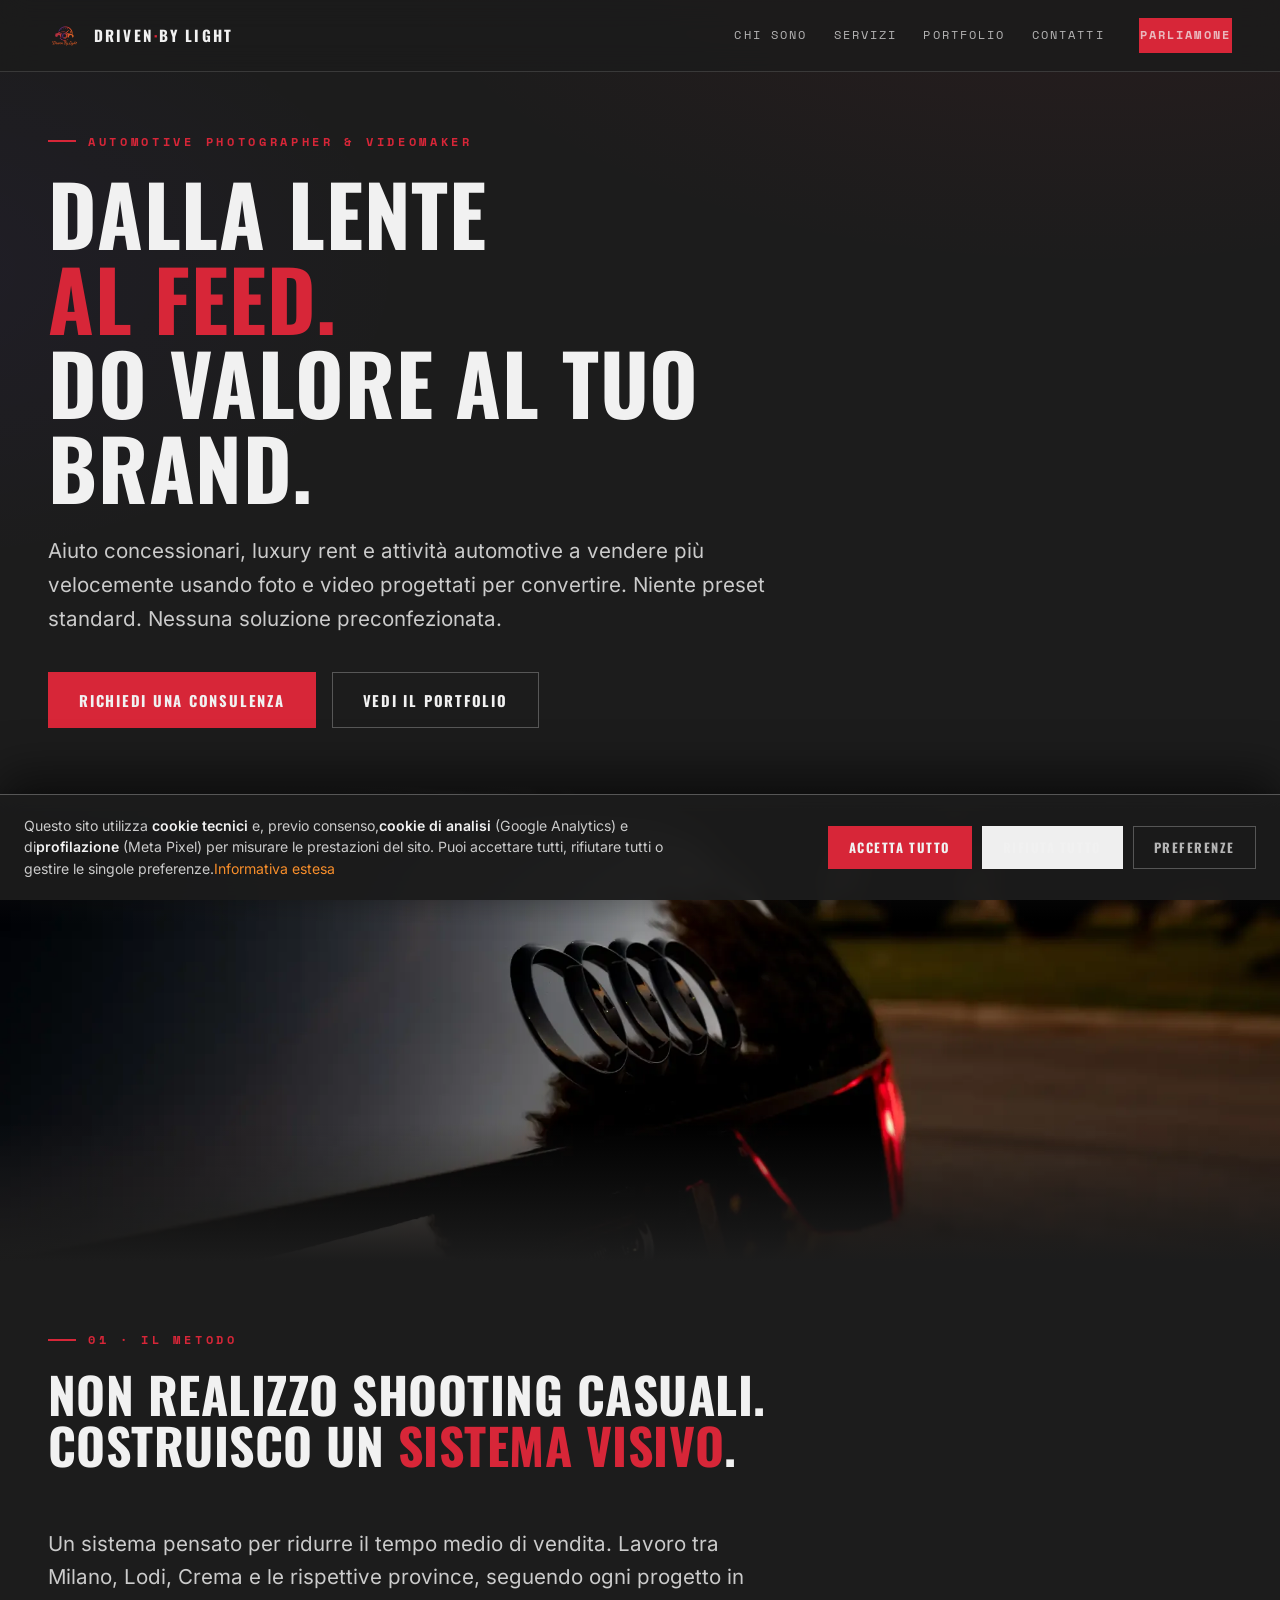
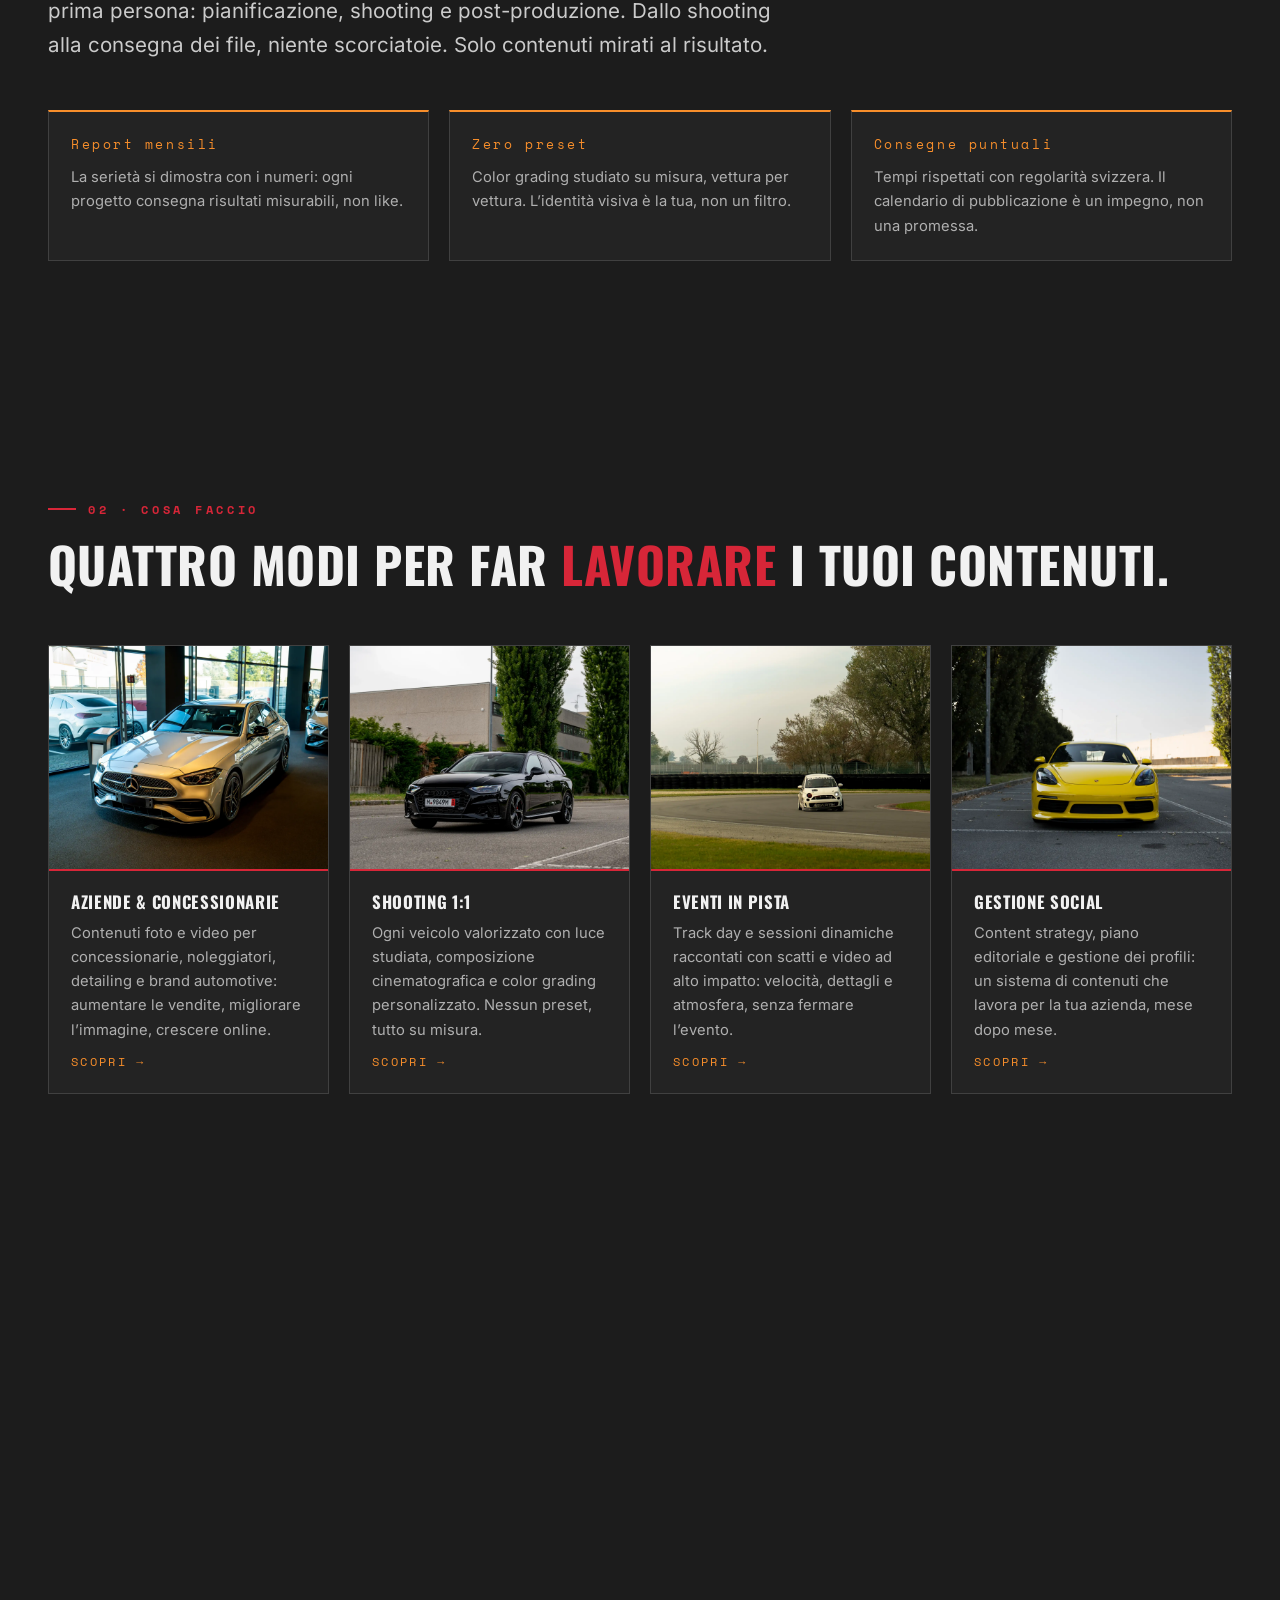
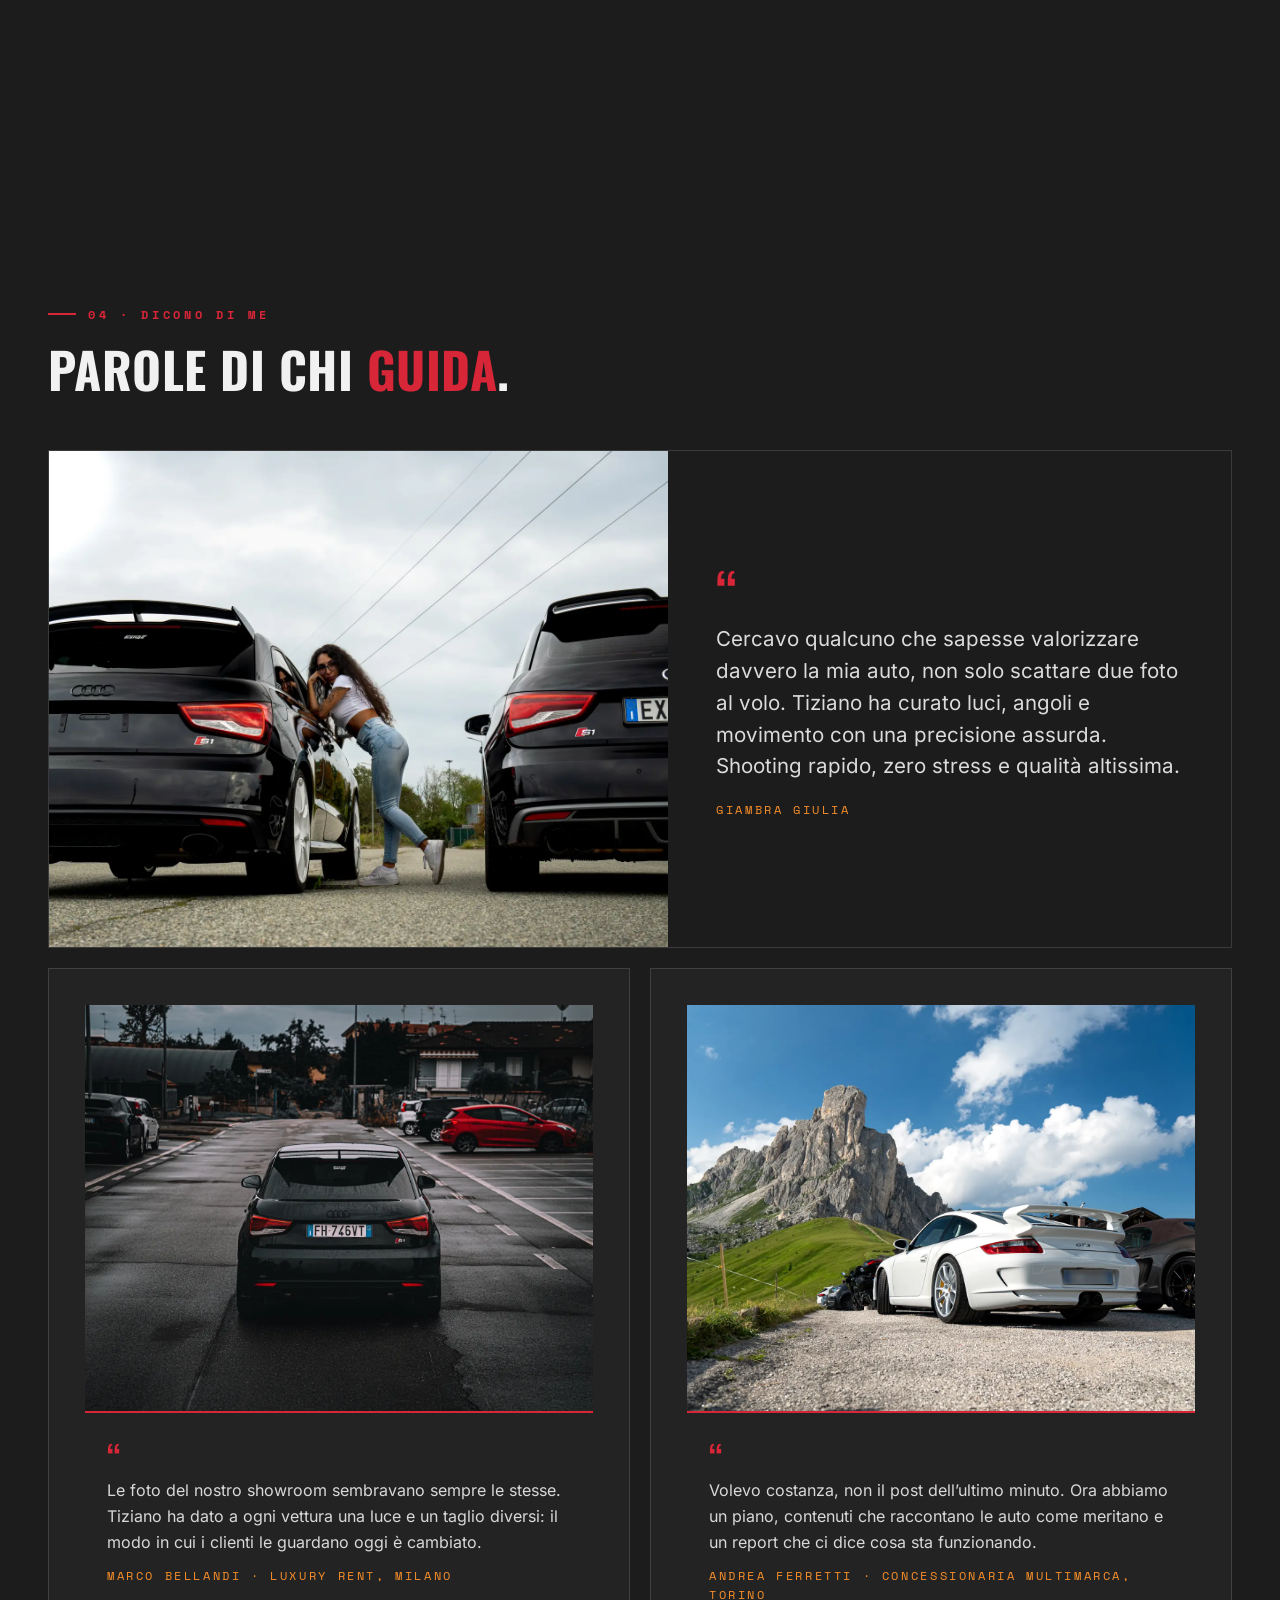
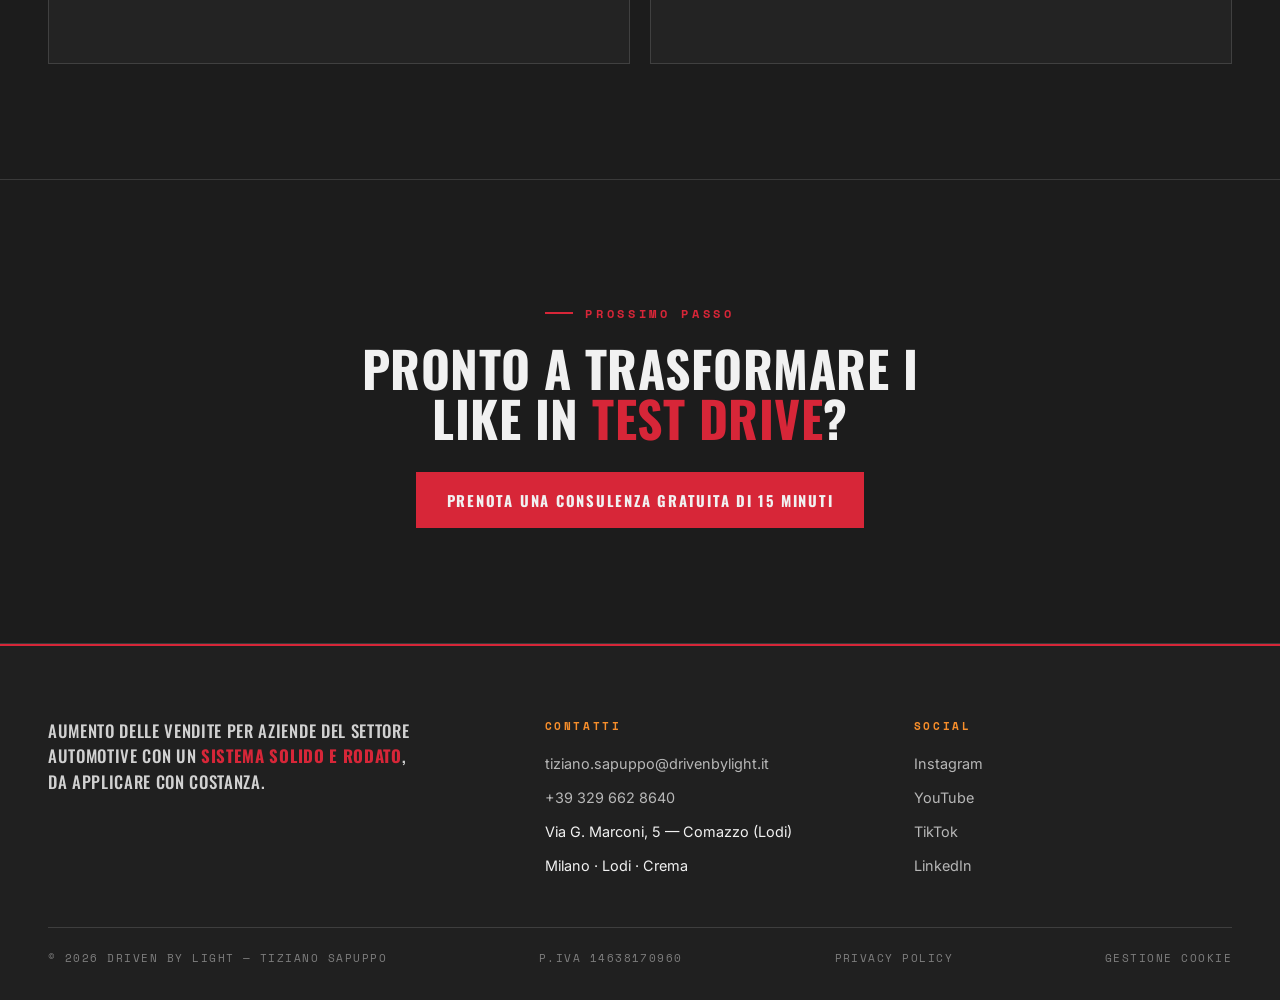
==== commit 725ae9ea: "Aggiunto sistema consenso cookie: banner primo accesso, pannello Gestione Cookie, caricamento GA e M" ====
--- a/index.html
+++ b/index.html
@@ -1,18 +1,238 @@
-<!DOCTYPE html><html lang="it"><head><meta charset="utf-8"><meta name="viewport" content="width=device-width, initial-scale=1"><meta name="description" content="Aiuto concessionari, luxury rent e attività automotive a vendere più velocemente con foto e video progettati per convertire. Automotive photographer &amp; videomaker, tra Milano, Lodi e Crema."><link rel="icon" href="/favicon.ico" sizes="any"><title>Driven By Light — Foto e video automotive che fanno vendere</title><!-- Meta Pixel Code --><script>
-      !function(f,b,e,v,n,t,s)
-      {if(f.fbq)return;n=f.fbq=function(){n.callMethod?
-      n.callMethod.apply(n,arguments):n.queue.push(arguments)};
-      if(!f._fbq)f._fbq=n;n.push=n;n.loaded=!0;n.version='2.0';
-      n.queue=[];t=b.createElement(e);t.async=!0;
-      t.src=v;s=b.getElementsByTagName(e)[0];
-      s.parentNode.insertBefore(t,s)}(window, document,'script',
-      'https://connect.facebook.net/en_US/fbevents.js');
-      fbq('init', '2071840930364087');
-      fbq('track', 'PageView');
-    </script><noscript><img height="1" width="1" style="display:none" src="https://www.facebook.com/tr?id=2071840930364087&ev=PageView&noscript=1"></noscript><!-- End Meta Pixel Code --><!-- Google tag (gtag.js) --><script async src="https://www.googletagmanager.com/gtag/js?id=G-Y8MM68YXXF"></script><script>
-      window.dataLayer = window.dataLayer || [];
-      function gtag(){dataLayer.push(arguments);}
-      gtag('js', new Date());
-
-      gtag('config', 'G-Y8MM68YXXF');
-    </script><link rel="stylesheet" href="/_astro/Layout.BoIPYZaJ.css"></head><body><header class="site-header"><div class="container"><a href="/" class="brand" aria-label="Driven By Light — home"><img src="/_astro/logo.C9jMmVN8.png" alt="Logo Driven By Light" width="34" height="34"><span>Driven<span class="dot">·</span>By Light</span></a><nav class="site-nav" aria-label="Navigazione principale"><a href="/chi-sono/">Chi sono</a><a href="/servizi/">Servizi</a><a href="/portfolio/">Portfolio</a><a href="/contatti/">Contatti</a><a href="/contatti/" class="cta cta-sm nav-cta">Parliamone</a></nav><button class="nav-toggle" id="nav-toggle" aria-expanded="false" aria-controls="mobile-nav" aria-label="Apri il menu di navigazione"><span></span><span></span><span></span></button></div><nav class="mobile-nav" id="mobile-nav" aria-label="Navigazione mobile"><a href="/chi-sono/">Chi sono</a><a href="/servizi/">Servizi</a><a href="/portfolio/">Portfolio</a><a href="/contatti/">Contatti</a><a href="/contatti/" class="cta cta-sm">Parliamone</a></nav></header><main><section class="hero"><div class="container"><p class="eyebrow reveal">Automotive Photographer &amp; Videomaker</p><h1 class="reveal" data-delay="1">Dalla lente<br><span class="accent-rosso">al feed.</span><br>Do valore al tuo brand.</h1><p class="lead reveal" data-delay="2">Aiuto concessionari, luxury rent e attività automotive a vendere più velocemente usando foto e video progettati per convertire. Niente preset standard. Nessuna soluzione preconfezionata.</p><div class="hero-cta reveal" data-delay="3"><a class="cta" href="/contatti/">Richiedi una consulenza</a><a class="cta-ghost" href="/portfolio/">Vedi il portfolio</a></div></div><div class="hero-media reveal"><img src="/_astro/hero.8y5uuQoj_Z1xCsTE.webp" alt="Vettura sportiva fotografata in luce radente al tramonto" sizes="(max-width: 1280px) 100vw, 1280px" loading="lazy" decoding="async" width="2000" height="1600"></div></section><section class="section-tight"><div class="container"><div class="section-head reveal"><p class="eyebrow">01 · Il metodo</p><h2>Non realizzo shooting casuali.<br>Costruisco un <span class="accent-rosso">sistema visivo</span>.</h2></div><p class="lead reveal">Un sistema pensato per ridurre il tempo medio di vendita. Lavoro tra Milano, Lodi, Crema e le rispettive province, seguendo ogni progetto in prima persona: pianificazione, shooting e post-produzione. Dallo shooting alla consegna dei file, niente scorciatoie. Solo contenuti mirati al risultato.</p><div class="grid-services reveal" style="grid-template-columns: repeat(3, 1fr); margin-top: 48px;"><div class="card" style="border-top: 2px solid var(--arancio);"><div class="card-body"><span class="sec-num">Report mensili</span><p>La serietà si dimostra con i numeri: ogni progetto consegna risultati misurabili, non like.</p></div></div><div class="card" style="border-top: 2px solid var(--arancio);"><div class="card-body"><span class="sec-num">Zero preset</span><p>Color grading studiato su misura, vettura per vettura. L’identità visiva è la tua, non un filtro.</p></div></div><div class="card" style="border-top: 2px solid var(--arancio);"><div class="card-body"><span class="sec-num">Consegne puntuali</span><p>Tempi rispettati con regolarità svizzera. Il calendario di pubblicazione è un impegno, non una promessa.</p></div></div></div></div></section><section><div class="container"><div class="section-head reveal"><p class="eyebrow">02 · Cosa faccio</p><h2>Quattro modi per far <span class="accent-rosso">lavorare</span> i tuoi contenuti.</h2></div><div class="grid-services"><a href="/servizi/" class="card reveal" data-delay="0"><img src="/_astro/service-1.3SKRptE6.webp" alt="Aziende &amp; Concessionarie" loading="lazy" width="3000" height="2400"><div class="card-body"><h3>Aziende &amp; Concessionarie</h3><p>Contenuti foto e video per concessionarie, noleggiatori, detailing e brand automotive: aumentare le vendite, migliorare l’immagine, crescere online.</p><span class="card-link">Scopri</span></div></a><a href="/servizi/" class="card reveal" data-delay="1"><img src="/_astro/service-2.BRBNtlEZ.webp" alt="Shooting 1:1" loading="lazy" width="3000" height="2400"><div class="card-body"><h3>Shooting 1:1</h3><p>Ogni veicolo valorizzato con luce studiata, composizione cinematografica e color grading personalizzato. Nessun preset, tutto su misura.</p><span class="card-link">Scopri</span></div></a><a href="/servizi/" class="card reveal" data-delay="2"><img src="/_astro/service-3.Bz9kobIh.webp" alt="Eventi in pista" loading="lazy" width="3000" height="2400"><div class="card-body"><h3>Eventi in pista</h3><p>Track day e sessioni dinamiche raccontati con scatti e video ad alto impatto: velocità, dettagli e atmosfera, senza fermare l’evento.</p><span class="card-link">Scopri</span></div></a><a href="/servizi/" class="card reveal" data-delay="3"><img src="/_astro/service-4.C9eExZlB.webp" alt="Gestione Social" loading="lazy" width="3000" height="2400"><div class="card-body"><h3>Gestione Social</h3><p>Content strategy, piano editoriale e gestione dei profili: un sistema di contenuti che lavora per la tua azienda, mese dopo mese.</p><span class="card-link">Scopri</span></div></a></div></div></section><section><div class="container"><div class="section-head reveal"><p class="eyebrow">03 · Come lavoro</p><h2>Cinque step, <span class="accent-rosso">zero improvvisazione</span>.</h2></div><div class="process"><div class="step reveal" data-delay="0"><h3>Contatto</h3><p>Forniscimi i dettagli e le tue esigenze. Preparerò un piano di lavoro personalizzato.</p></div><div class="step reveal" data-delay="1"><h3>Pianificazione</h3><p>Scegliamo luogo, stile e inquadrature. Una guida rapida per preparare la sessione.</p></div><div class="step reveal" data-delay="2"><h3>Giorno dello shooting</h3><p>Preparazione dell’attrezzatura e del luogo di ripresa. Posizionamento del veicolo come pianificato.</p></div><div class="step reveal" data-delay="3"><h3>Post-produzione</h3><p>Editing e correzioni per ottenere immagini di alta qualità, pronte per l’uso.</p></div><div class="step reveal" data-delay="0"><h3>Consegna</h3><p>File in formato pronto per campagne di marketing e social.</p></div></div></div></section><section><div class="container"><div class="section-head reveal"><p class="eyebrow">04 · Dicono di me</p><h2>Parole di chi <span class="accent-rosso">guida</span>.</h2></div><div class="quote-featured reveal"><img src="/_astro/testimonial-1.Ba8Y3jHE.webp" alt="Lavoro fotografico automotive" loading="lazy" width="3000" height="2400"><div class="quote-body"><span class="quote-mark">“</span><p class="quote-text">Cercavo qualcuno che sapesse valorizzare davvero la mia auto, non solo scattare due foto al volo. Tiziano ha curato luci, angoli e movimento con una precisione assurda. Shooting rapido, zero stress e qualità altissima.</p><span class="quote-author">Giambra Giulia</span></div></div><div class="grid-quotes"><div class="card reveal" data-delay="1"><img src="/_astro/testimonial-2.DqsqkopA.webp" alt="Lavoro fotografico automotive" loading="lazy" width="3000" height="2400"><div class="card-body"><span class="quote-mark" style="font-size: 2.2rem;">“</span><p style="font-size: 1rem; color: var(--grigio); opacity: 0.88; margin: 0;">Le foto del nostro showroom sembravano sempre le stesse. Tiziano ha dato a ogni vettura una luce e un taglio diversi: il modo in cui i clienti le guardano oggi è cambiato.</p><span class="quote-author">Marco Bellandi · Luxury Rent, Milano</span></div></div><div class="card reveal" data-delay="2"><img src="/_astro/testimonial-3.Bus8A1BP.webp" alt="Lavoro fotografico automotive" loading="lazy" width="3000" height="2400"><div class="card-body"><span class="quote-mark" style="font-size: 2.2rem;">“</span><p style="font-size: 1rem; color: var(--grigio); opacity: 0.88; margin: 0;">Volevo costanza, non il post dell’ultimo minuto. Ora abbiamo un piano, contenuti che raccontano le auto come meritano e un report che ci dice cosa sta funzionando.</p><span class="quote-author">Andrea Ferretti · Concessionaria multimarca, Torino</span></div></div></div></div></section><section class="cta-band"><div class="container"><p class="eyebrow reveal" style="justify-content: center;">Prossimo passo</p><h2 class="reveal" data-delay="1">Pronto a trasformare i like in <span class="accent-rosso">test drive</span>?</h2><a class="cta reveal" data-delay="2" href="/contatti/">Prenota una consulenza gratuita di 15 minuti</a></div></section></main><footer class="site-footer"><div class="container"><div class="footer-grid"><p class="footer-manifesto">Aumento delle vendite per aziende del settore automotive con un <span class="accent-rosso">sistema solido e rodato</span>, da applicare con costanza.</p><div class="footer-col"><h4>Contatti</h4><ul><li><a href="mailto:tiziano.sapuppo@drivenbylight.it">tiziano.sapuppo@drivenbylight.it</a></li><li><a href="tel:+393296628640">+39 329 662 8640</a></li><li>Via G. Marconi, 5 — Comazzo (Lodi)</li><li>Milano · Lodi · Crema</li></ul></div><div class="footer-col"><h4>Social</h4><ul><li><a href="https://www.instagram.com/drivenbylight.st/" rel="noopener" target="_blank">Instagram</a></li><li><a href="https://www.youtube.com/channel/UCt2hIOt5hIjF9iLEe1BOfLw" rel="noopener" target="_blank">YouTube</a></li><li><a href="https://www.tiktok.com/@tsdrivenbylight" rel="noopener" target="_blank">TikTok</a></li><li><a href="https://www.linkedin.com/in/tiziano-sapuppo/" rel="noopener" target="_blank">LinkedIn</a></li></ul></div></div><div class="footer-base"><span>© 2026 Driven By Light — Tiziano Sapuppo</span><span>P.IVA 14638170960</span><a href="/privacy/">Privacy Policy</a></div></div></footer><script type="module">var e=new IntersectionObserver(t=>{for(let n of t)n.isIntersecting&&(n.target.classList.add(`in`),e.unobserve(n.target))},{threshold:.12});document.querySelectorAll(`.reveal`).forEach(t=>e.observe(t));var t=document.getElementById(`nav-toggle`),n=document.getElementById(`mobile-nav`);if(t&&n){let e=()=>{n.classList.remove(`open`),t.classList.remove(`open`),t.setAttribute(`aria-expanded`,`false`)};t.addEventListener(`click`,()=>{let e=n.classList.toggle(`open`);t.classList.toggle(`open`,e),t.setAttribute(`aria-expanded`,String(e))}),n.querySelectorAll(`a`).forEach(t=>t.addEventListener(`click`,e)),window.addEventListener(`resize`,()=>{window.innerWidth>860&&e()})}</script></body></html>+<!DOCTYPE html><html lang="it"><head><meta charset="utf-8"><meta name="viewport" content="width=device-width, initial-scale=1"><meta name="description" content="Aiuto concessionari, luxury rent e attività automotive a vendere più velocemente con foto e video progettati per convertire. Automotive photographer &amp; videomaker, tra Milano, Lodi e Crema."><link rel="icon" href="/favicon.ico" sizes="any"><title>Driven By Light — Foto e video automotive che fanno vendere</title><!--
+      Script di tracciamento caricati SOLO dopo consenso cookie.
+      Le funzioni __loadGA / __loadMeta vengono invocate da CookieConsent.astro
+      in base alle preferenze salvate (statistiche → GA, marketing → Meta Pixel).
+    --><script>
+      window.__loadGA = function () {
+        if (window.__gaLoaded) return;
+        window.__gaLoaded = true;
+        window.dataLayer = window.dataLayer || [];
+        function gtag() { dataLayer.push(arguments); }
+        window.gtag = gtag;
+        gtag('js', new Date());
+        gtag('config', 'G-Y8MM68YXXF');
+        var s = document.createElement('script');
+        s.async = true;
+        s.src = 'https://www.googletagmanager.com/gtag/js?id=G-Y8MM68YXXF';
+        document.head.appendChild(s);
+      };
+      window.__loadMeta = function () {
+        if (window.fbq) return;
+        !function(f,b,e,v,n,t,s)
+        {if(f.fbq)return;n=f.fbq=function(){n.callMethod?
+        n.callMethod.apply(n,arguments):n.queue.push(arguments)};
+        if(!f._fbq)f._fbq=n;n.push=n;n.loaded=!0;n.version='2.0';
+        n.queue=[];t=b.createElement(e);t.async=!0;
+        t.src=v;s=b.getElementsByTagName(e)[0];
+        s.parentNode.insertBefore(t,s)}(window, document,'script',
+        'https://connect.facebook.net/en_US/fbevents.js');
+        fbq('init', '2071840930364087');
+        fbq('track', 'PageView');
+      };
+    </script><link rel="stylesheet" href="/_astro/Layout.BKlY_z24.css"></head><body><header class="site-header"><div class="container"><a href="/" class="brand" aria-label="Driven By Light — home"><img src="/_astro/logo.C9jMmVN8.png" alt="Logo Driven By Light" width="34" height="34"><span>Driven<span class="dot">·</span>By Light</span></a><nav class="site-nav" aria-label="Navigazione principale"><a href="/chi-sono/">Chi sono</a><a href="/servizi/">Servizi</a><a href="/portfolio/">Portfolio</a><a href="/contatti/">Contatti</a><a href="/contatti/" class="cta cta-sm nav-cta">Parliamone</a></nav><button class="nav-toggle" id="nav-toggle" aria-expanded="false" aria-controls="mobile-nav" aria-label="Apri il menu di navigazione"><span></span><span></span><span></span></button></div><nav class="mobile-nav" id="mobile-nav" aria-label="Navigazione mobile"><a href="/chi-sono/">Chi sono</a><a href="/servizi/">Servizi</a><a href="/portfolio/">Portfolio</a><a href="/contatti/">Contatti</a><a href="/contatti/" class="cta cta-sm">Parliamone</a></nav></header><main><section class="hero"><div class="container"><p class="eyebrow reveal">Automotive Photographer &amp; Videomaker</p><h1 class="reveal" data-delay="1">Dalla lente<br><span class="accent-rosso">al feed.</span><br>Do valore al tuo brand.</h1><p class="lead reveal" data-delay="2">Aiuto concessionari, luxury rent e attività automotive a vendere più velocemente usando foto e video progettati per convertire. Niente preset standard. Nessuna soluzione preconfezionata.</p><div class="hero-cta reveal" data-delay="3"><a class="cta" href="/contatti/">Richiedi una consulenza</a><a class="cta-ghost" href="/portfolio/">Vedi il portfolio</a></div></div><div class="hero-media reveal"><img src="/_astro/hero.8y5uuQoj_Z1xCsTE.webp" alt="Vettura sportiva fotografata in luce radente al tramonto" sizes="(max-width: 1280px) 100vw, 1280px" loading="lazy" decoding="async" width="2000" height="1600"></div></section><section class="section-tight"><div class="container"><div class="section-head reveal"><p class="eyebrow">01 · Il metodo</p><h2>Non realizzo shooting casuali.<br>Costruisco un <span class="accent-rosso">sistema visivo</span>.</h2></div><p class="lead reveal">Un sistema pensato per ridurre il tempo medio di vendita. Lavoro tra Milano, Lodi, Crema e le rispettive province, seguendo ogni progetto in prima persona: pianificazione, shooting e post-produzione. Dallo shooting alla consegna dei file, niente scorciatoie. Solo contenuti mirati al risultato.</p><div class="grid-services reveal" style="grid-template-columns: repeat(3, 1fr); margin-top: 48px;"><div class="card" style="border-top: 2px solid var(--arancio);"><div class="card-body"><span class="sec-num">Report mensili</span><p>La serietà si dimostra con i numeri: ogni progetto consegna risultati misurabili, non like.</p></div></div><div class="card" style="border-top: 2px solid var(--arancio);"><div class="card-body"><span class="sec-num">Zero preset</span><p>Color grading studiato su misura, vettura per vettura. L’identità visiva è la tua, non un filtro.</p></div></div><div class="card" style="border-top: 2px solid var(--arancio);"><div class="card-body"><span class="sec-num">Consegne puntuali</span><p>Tempi rispettati con regolarità svizzera. Il calendario di pubblicazione è un impegno, non una promessa.</p></div></div></div></div></section><section><div class="container"><div class="section-head reveal"><p class="eyebrow">02 · Cosa faccio</p><h2>Quattro modi per far <span class="accent-rosso">lavorare</span> i tuoi contenuti.</h2></div><div class="grid-services"><a href="/servizi/" class="card reveal" data-delay="0"><img src="/_astro/service-1.3SKRptE6.webp" alt="Aziende &amp; Concessionarie" loading="lazy" width="3000" height="2400"><div class="card-body"><h3>Aziende &amp; Concessionarie</h3><p>Contenuti foto e video per concessionarie, noleggiatori, detailing e brand automotive: aumentare le vendite, migliorare l’immagine, crescere online.</p><span class="card-link">Scopri</span></div></a><a href="/servizi/" class="card reveal" data-delay="1"><img src="/_astro/service-2.BRBNtlEZ.webp" alt="Shooting 1:1" loading="lazy" width="3000" height="2400"><div class="card-body"><h3>Shooting 1:1</h3><p>Ogni veicolo valorizzato con luce studiata, composizione cinematografica e color grading personalizzato. Nessun preset, tutto su misura.</p><span class="card-link">Scopri</span></div></a><a href="/servizi/" class="card reveal" data-delay="2"><img src="/_astro/service-3.Bz9kobIh.webp" alt="Eventi in pista" loading="lazy" width="3000" height="2400"><div class="card-body"><h3>Eventi in pista</h3><p>Track day e sessioni dinamiche raccontati con scatti e video ad alto impatto: velocità, dettagli e atmosfera, senza fermare l’evento.</p><span class="card-link">Scopri</span></div></a><a href="/servizi/" class="card reveal" data-delay="3"><img src="/_astro/service-4.C9eExZlB.webp" alt="Gestione Social" loading="lazy" width="3000" height="2400"><div class="card-body"><h3>Gestione Social</h3><p>Content strategy, piano editoriale e gestione dei profili: un sistema di contenuti che lavora per la tua azienda, mese dopo mese.</p><span class="card-link">Scopri</span></div></a></div></div></section><section><div class="container"><div class="section-head reveal"><p class="eyebrow">03 · Come lavoro</p><h2>Cinque step, <span class="accent-rosso">zero improvvisazione</span>.</h2></div><div class="process"><div class="step reveal" data-delay="0"><h3>Contatto</h3><p>Forniscimi i dettagli e le tue esigenze. Preparerò un piano di lavoro personalizzato.</p></div><div class="step reveal" data-delay="1"><h3>Pianificazione</h3><p>Scegliamo luogo, stile e inquadrature. Una guida rapida per preparare la sessione.</p></div><div class="step reveal" data-delay="2"><h3>Giorno dello shooting</h3><p>Preparazione dell’attrezzatura e del luogo di ripresa. Posizionamento del veicolo come pianificato.</p></div><div class="step reveal" data-delay="3"><h3>Post-produzione</h3><p>Editing e correzioni per ottenere immagini di alta qualità, pronte per l’uso.</p></div><div class="step reveal" data-delay="0"><h3>Consegna</h3><p>File in formato pronto per campagne di marketing e social.</p></div></div></div></section><section><div class="container"><div class="section-head reveal"><p class="eyebrow">04 · Dicono di me</p><h2>Parole di chi <span class="accent-rosso">guida</span>.</h2></div><div class="quote-featured reveal"><img src="/_astro/testimonial-1.Ba8Y3jHE.webp" alt="Lavoro fotografico automotive" loading="lazy" width="3000" height="2400"><div class="quote-body"><span class="quote-mark">“</span><p class="quote-text">Cercavo qualcuno che sapesse valorizzare davvero la mia auto, non solo scattare due foto al volo. Tiziano ha curato luci, angoli e movimento con una precisione assurda. Shooting rapido, zero stress e qualità altissima.</p><span class="quote-author">Giambra Giulia</span></div></div><div class="grid-quotes"><div class="card reveal" data-delay="1"><img src="/_astro/testimonial-2.DqsqkopA.webp" alt="Lavoro fotografico automotive" loading="lazy" width="3000" height="2400"><div class="card-body"><span class="quote-mark" style="font-size: 2.2rem;">“</span><p style="font-size: 1rem; color: var(--grigio); opacity: 0.88; margin: 0;">Le foto del nostro showroom sembravano sempre le stesse. Tiziano ha dato a ogni vettura una luce e un taglio diversi: il modo in cui i clienti le guardano oggi è cambiato.</p><span class="quote-author">Marco Bellandi · Luxury Rent, Milano</span></div></div><div class="card reveal" data-delay="2"><img src="/_astro/testimonial-3.Bus8A1BP.webp" alt="Lavoro fotografico automotive" loading="lazy" width="3000" height="2400"><div class="card-body"><span class="quote-mark" style="font-size: 2.2rem;">“</span><p style="font-size: 1rem; color: var(--grigio); opacity: 0.88; margin: 0;">Volevo costanza, non il post dell’ultimo minuto. Ora abbiamo un piano, contenuti che raccontano le auto come meritano e un report che ci dice cosa sta funzionando.</p><span class="quote-author">Andrea Ferretti · Concessionaria multimarca, Torino</span></div></div></div></div></section><section class="cta-band"><div class="container"><p class="eyebrow reveal" style="justify-content: center;">Prossimo passo</p><h2 class="reveal" data-delay="1">Pronto a trasformare i like in <span class="accent-rosso">test drive</span>?</h2><a class="cta reveal" data-delay="2" href="/contatti/">Prenota una consulenza gratuita di 15 minuti</a></div></section></main><footer class="site-footer"><div class="container"><div class="footer-grid"><p class="footer-manifesto">Aumento delle vendite per aziende del settore automotive con un <span class="accent-rosso">sistema solido e rodato</span>, da applicare con costanza.</p><div class="footer-col"><h4>Contatti</h4><ul><li><a href="mailto:tiziano.sapuppo@drivenbylight.it">tiziano.sapuppo@drivenbylight.it</a></li><li><a href="tel:+393296628640">+39 329 662 8640</a></li><li>Via G. Marconi, 5 — Comazzo (Lodi)</li><li>Milano · Lodi · Crema</li></ul></div><div class="footer-col"><h4>Social</h4><ul><li><a href="https://www.instagram.com/drivenbylight.st/" rel="noopener" target="_blank">Instagram</a></li><li><a href="https://www.youtube.com/channel/UCt2hIOt5hIjF9iLEe1BOfLw" rel="noopener" target="_blank">YouTube</a></li><li><a href="https://www.tiktok.com/@tsdrivenbylight" rel="noopener" target="_blank">TikTok</a></li><li><a href="https://www.linkedin.com/in/tiziano-sapuppo/" rel="noopener" target="_blank">LinkedIn</a></li></ul></div></div><div class="footer-base"><span>© 2026 Driven By Light — Tiziano Sapuppo</span><span>P.IVA 14638170960</span><a href="/privacy/">Privacy Policy</a><button type="button" class="cookie-management-link-footer">Gestione Cookie</button></div></div></footer><!-- Banner consenso (primo accesso) --><div id="cookie-banner" class="cookie-banner" hidden><div class="cookie-banner-inner"><p class="cookie-banner-text">Questo sito utilizza <strong>cookie tecnici</strong> e, previo consenso,<strong>cookie di analisi</strong> (Google&nbsp;Analytics) e di<strong>profilazione</strong> (Meta&nbsp;Pixel) per misurare le prestazioni del sito. Puoi accettare tutti, rifiutare tutti o gestire le singole preferenze.<a href="/privacy/">Informativa estesa</a></p><div class="cookie-banner-actions"><button type="button" class="cta cta-sm cookie-btn-accept">Accetta tutto</button><button type="button" class="cta-ghost cta-sm cookie-btn-reject">Rifiuta tutto</button><button type="button" class="cookie-btn-prefs">Preferenze</button></div></div></div><!-- Pannello gestione cookie (come nel vecchio sito) --><div class="cookie-management-overlay" id="cookie-overlay"></div><div class="cookie-management-panel" id="cookie-panel" role="dialog" aria-modal="true" aria-labelledby="cookie-panel-title"><div class="cookie-management-header"><h2 id="cookie-panel-title">Gestione Cookie</h2><button type="button" class="cookie-management-close" aria-label="Chiudi">&times;</button></div><div class="cookie-management-body"><p class="cookie-management-intro">Qui puoi personalizzare l'utilizzo dei cookie. Le tue scelte verranno applicate su tutti i dispositivi su cui visiti questo sito.</p><div class="cookie-management-category"><div class="cookie-management-category-head"><span class="cookie-management-category-title">Cookie tecnici</span><input type="checkbox" id="mgmt-technical" checked disabled aria-label="Cookie tecnici sempre attivi"></div><p class="cookie-management-category-desc">Necessari al funzionamento del sito: navigazione, sessione e sicurezza. Non sono disattivabili.</p></div><div class="cookie-management-category"><div class="cookie-management-category-head"><span class="cookie-management-category-title">Cookie statistiche</span><input type="checkbox" id="mgmt-statistics" aria-label="Attiva cookie statistiche"></div><p class="cookie-management-category-desc">Google Analytics misura in forma aggregata come viene utilizzato il sito, aiutandoci a migliorarne contenuti e prestazioni.</p></div><div class="cookie-management-category"><div class="cookie-management-category-head"><span class="cookie-management-category-title">Cookie marketing</span><input type="checkbox" id="mgmt-marketing" aria-label="Attiva cookie marketing"></div><p class="cookie-management-category-desc">Il Meta Pixel consente di misurare l'efficacia delle inserzioni su Facebook e Instagram e di raggiungere utenti interessati ai servizi fotografici.</p></div><div class="cookie-management-category"><div class="cookie-management-category-head"><span class="cookie-management-category-title">Cookie di funzionalità</span><input type="checkbox" id="mgmt-functionalities" aria-label="Attiva cookie di funzionalità"></div><p class="cookie-management-category-desc">Abilita servizi di terze parti come video e mappe incorporate nelle pagine.</p></div></div><div class="cookie-management-footer"><button type="button" id="mgmt-save" class="cta cta-sm">Salva Preferenze</button><button type="button" id="mgmt-reset" class="cookie-management-reset">Reimposta Tutto</button></div></div><script>
+(function () {
+  'use strict';
+
+  var PREF_KEY = 'cookiePreferences';
+  var GIVEN_KEY = 'cookieConsentGiven';
+
+  function getPrefs() {
+    try {
+      var raw = localStorage.getItem(PREF_KEY);
+      return raw ? JSON.parse(raw) : null;
+    } catch (e) {
+      return null;
+    }
+  }
+
+  function savePrefs(prefs) {
+    try {
+      localStorage.setItem(PREF_KEY, JSON.stringify(prefs));
+      localStorage.setItem(GIVEN_KEY, 'true');
+    } catch (e) {
+      /* storage non disponibile (modalità privata): il consenso resta in memoria */
+    }
+  }
+
+  function hasConsent() {
+    try {
+      return localStorage.getItem(GIVEN_KEY) === 'true';
+    } catch (e) {
+      return window.__cookieConsentGiven === true;
+    }
+  }
+
+  function currentPrefs() {
+    var prefs = getPrefs();
+    return {
+      'mgmt-technical': true,
+      'mgmt-statistics': !!(prefs && prefs['mgmt-statistics']),
+      'mgmt-marketing': !!(prefs && prefs['mgmt-marketing']),
+      'mgmt-functionalities': !!(prefs && prefs['mgmt-functionalities'])
+    };
+  }
+
+  /* ---------- caricamento script di tracciamento (esposti da Layout.astro) ---------- */
+
+  function applyTracking(prefs) {
+    if (prefs['mgmt-statistics'] && typeof window.__loadGA === 'function') {
+      window.__loadGA();
+    }
+    if (prefs['mgmt-marketing'] && typeof window.__loadMeta === 'function') {
+      window.__loadMeta();
+    }
+  }
+
+  function removeAnalyticsCookies() {
+    var names = ['_ga', '_gid', '_gali', '_ga_2Y8MM68YXXF'];
+    var domains = ['', location.hostname, '.' + location.hostname];
+    var i, j, d;
+    for (i = 0; i < names.length; i++) {
+      for (j = 0; j < domains.length; j++) {
+        d = domains[j];
+        document.cookie = names[i] + '=; expires=Thu, 01 Jan 1970 00:00:00 GMT; path=/; domain=' + d;
+        document.cookie = names[i] + '=; expires=Thu, 01 Jan 1970 00:00:00 GMT; path=/';
+      }
+    }
+  }
+
+  /* ---------- pannello ---------- */
+
+  var panel = document.getElementById('cookie-panel');
+  var overlay = document.getElementById('cookie-overlay');
+  var closeBtn = document.querySelector('.cookie-management-close');
+  var banner = document.getElementById('cookie-banner');
+
+  function syncCheckboxes(prefs) {
+    var ids = ['mgmt-technical', 'mgmt-statistics', 'mgmt-marketing', 'mgmt-functionalities'];
+    for (var i = 0; i < ids.length; i++) {
+      var el = document.getElementById(ids[i]);
+      if (el) el.checked = !!prefs[ids[i]];
+    }
+  }
+
+  function openPanel() {
+    syncCheckboxes(currentPrefs());
+    panel.classList.add('active');
+    overlay.classList.add('active');
+    document.body.classList.add('cookie-management-open');
+  }
+
+  function closePanel() {
+    panel.classList.remove('active');
+    overlay.classList.remove('active');
+    document.body.classList.remove('cookie-management-open');
+  }
+
+  function readCheckboxes() {
+    return {
+      'mgmt-technical': true,
+      'mgmt-statistics': !!(document.getElementById('mgmt-statistics') || {}).checked,
+      'mgmt-marketing': !!(document.getElementById('mgmt-marketing') || {}).checked,
+      'mgmt-functionalities': !!(document.getElementById('mgmt-functionalities') || {}).checked
+    };
+  }
+
+  function showBanner() {
+    if (banner) banner.hidden = false;
+  }
+
+  function hideBanner() {
+    if (banner) banner.hidden = true;
+  }
+
+  /* ---------- eventi ---------- */
+
+  var links = document.querySelectorAll('.cookie-management-link-footer');
+  for (var i = 0; i < links.length; i++) {
+    links[i].addEventListener('click', function (e) {
+      e.preventDefault();
+      openPanel();
+    });
+  }
+
+  if (closeBtn) closeBtn.addEventListener('click', closePanel);
+  if (overlay) overlay.addEventListener('click', closePanel);
+  document.addEventListener('keydown', function (e) {
+    if (e.key === 'Escape') closePanel();
+  });
+
+  var saveBtn = document.getElementById('mgmt-save');
+  if (saveBtn) {
+    saveBtn.addEventListener('click', function () {
+      var prefs = readCheckboxes();
+      var statsWas = currentPrefs()['mgmt-statistics'];
+      savePrefs(prefs);
+      applyTracking(prefs);
+      if (statsWas && !prefs['mgmt-statistics']) {
+        removeAnalyticsCookies();
+        location.reload();
+        return;
+      }
+      hideBanner();
+      closePanel();
+    });
+  }
+
+  var resetBtn = document.getElementById('mgmt-reset');
+  if (resetBtn) {
+    resetBtn.addEventListener('click', function () {
+      try {
+        localStorage.removeItem(PREF_KEY);
+        localStorage.removeItem(GIVEN_KEY);
+      } catch (e) {}
+      removeAnalyticsCookies();
+      location.reload();
+    });
+  }
+
+  var acceptBtn = document.querySelector('.cookie-btn-accept');
+  if (acceptBtn) {
+    acceptBtn.addEventListener('click', function () {
+      var prefs = {
+        'mgmt-technical': true,
+        'mgmt-statistics': true,
+        'mgmt-marketing': true,
+        'mgmt-functionalities': true
+      };
+      savePrefs(prefs);
+      applyTracking(prefs);
+      hideBanner();
+    });
+  }
+
+  var rejectBtn = document.querySelector('.cookie-btn-reject');
+  if (rejectBtn) {
+    rejectBtn.addEventListener('click', function () {
+      var prefs = {
+        'mgmt-technical': true,
+        'mgmt-statistics': false,
+        'mgmt-marketing': false,
+        'mgmt-functionalities': false
+      };
+      savePrefs(prefs);
+      removeAnalyticsCookies();
+      hideBanner();
+    });
+  }
+
+  var prefsBtn = document.querySelector('.cookie-btn-prefs');
+  if (prefsBtn) {
+    prefsBtn.addEventListener('click', function () {
+      openPanel();
+    });
+  }
+
+  /* ---------- avvio ---------- */
+
+  var prefs = currentPrefs();
+  window.__cookieConsentGiven = hasConsent();
+  window.__cookiePrefs = prefs;
+
+  if (hasConsent()) {
+    applyTracking(prefs);
+  } else {
+    showBanner();
+  }
+})();
+</script><script type="module">var e=new IntersectionObserver(t=>{for(let n of t)n.isIntersecting&&(n.target.classList.add(`in`),e.unobserve(n.target))},{threshold:.12});document.querySelectorAll(`.reveal`).forEach(t=>e.observe(t));var t=document.getElementById(`nav-toggle`),n=document.getElementById(`mobile-nav`);if(t&&n){let e=()=>{n.classList.remove(`open`),t.classList.remove(`open`),t.setAttribute(`aria-expanded`,`false`)};t.addEventListener(`click`,()=>{let e=n.classList.toggle(`open`);t.classList.toggle(`open`,e),t.setAttribute(`aria-expanded`,String(e))}),n.querySelectorAll(`a`).forEach(t=>t.addEventListener(`click`,e)),window.addEventListener(`resize`,()=>{window.innerWidth>860&&e()})}</script></body></html>
--- a/_astro/Layout.BKlY_z24.css
+++ b/_astro/Layout.BKlY_z24.css
@@ -0,0 +1 @@
+:root{--rosso:#d72638;--arancio:#f78e2b;--viola:#6e44ff;--nero:#1c1c1c;--grigio:#f1f1f1;--linea:#f1f1f124;--linea-forte:#f1f1f147;--velo-nero:#1c1c1cd1;--glow-rosso:#d7263859;--glow-viola:#6e44ff47;--font-display:"Oswald", "Arial Narrow", sans-serif;--font-body:"Inter", sans-serif;--font-mono:"Space Mono", monospace;--container:1280px;--header-h:72px}*{box-sizing:border-box}html{scroll-behavior:smooth}body{background:var(--nero);color:var(--grigio);font-family:var(--font-body);-webkit-font-smoothing:antialiased;background-image:radial-gradient(1200px 600px at 85% -10%,#d7263812,#0000 60%),radial-gradient(900px 500px at -10% 30%,#6e44ff0d,#0000 60%);background-attachment:fixed;margin:0;font-size:16px;line-height:1.65}::selection{background:var(--rosso);color:var(--grigio)}img{max-width:100%;display:block}a{color:inherit;text-decoration:none}.container{width:100%;max-width:var(--container);margin-inline:auto;padding-inline:clamp(20px,5vw,48px)}h1,h2,h3{font-family:var(--font-display);text-transform:uppercase;letter-spacing:.01em;margin:0;font-weight:700;line-height:1.02}h1{font-size:clamp(2.6rem,6.5vw,5.2rem)}h2{font-size:clamp(1.9rem,4vw,3.1rem)}h3{letter-spacing:.04em;font-size:clamp(1.15rem,2vw,1.5rem)}p{margin:0 0 1em}.accent-rosso{color:var(--rosso)}.accent-arancio{color:var(--arancio)}.eyebrow{font-family:var(--font-mono);text-transform:uppercase;letter-spacing:.32em;color:var(--rosso);align-items:center;gap:12px;margin-bottom:20px;font-size:.72rem;font-weight:700;display:inline-flex}.eyebrow:before{content:"";background:var(--rosso);width:28px;height:2px}.sec-num{font-family:var(--font-mono);color:var(--arancio);letter-spacing:.2em;font-size:.8rem}.lead{color:#f1f1f1d1;max-width:56ch;font-size:clamp(1.05rem,1.6vw,1.3rem)}.muted{color:#f1f1f19e}section{padding-block:clamp(64px,9vw,120px)}.section-tight{padding-top:clamp(32px,4vw,56px)}.section-head{margin-bottom:clamp(32px,5vw,56px)}.rule{border:0;border-top:1px solid var(--linea);margin:0}.site-header{height:var(--header-h);z-index:50;backdrop-filter:blur(14px);border-bottom:1px solid var(--linea);background:#1c1c1cd1;align-items:center;display:flex;position:fixed;inset:0 0 auto}.site-header .container{align-items:center;gap:28px;display:flex}.brand{font-family:var(--font-display);text-transform:uppercase;letter-spacing:.14em;align-items:center;gap:12px;font-size:.95rem;font-weight:700;display:flex}.brand img{width:34px;height:34px}.brand .dot{color:var(--rosso)}.site-nav{align-items:center;gap:26px;margin-left:auto;display:flex}.site-nav a{font-family:var(--font-mono);text-transform:uppercase;letter-spacing:.18em;color:#f1f1f1b8;border-bottom:2px solid #0000;padding:6px 0;font-size:.74rem;transition:color .25s,border-color .25s}.site-nav a:hover{color:var(--grigio)}.site-nav a[aria-current=page]{color:var(--grigio);border-bottom-color:var(--rosso)}.nav-cta{margin-left:8px}.nav-toggle,.mobile-nav{display:none}@media (width<=860px){.nav-toggle{border:1px solid var(--linea);cursor:pointer;background:0 0;border-radius:4px;flex-direction:column;justify-content:center;gap:5px;width:44px;height:44px;margin-left:auto;padding:11px;display:flex}.nav-toggle span{background:var(--grigio);width:100%;height:2px;transition:transform .3s,opacity .3s;display:block}.nav-toggle.open span:first-child{transform:translateY(7px)rotate(45deg)}.nav-toggle.open span:nth-child(2){opacity:0}.nav-toggle.open span:nth-child(3){transform:translateY(-7px)rotate(-45deg)}.mobile-nav{top:var(--header-h);z-index:49;backdrop-filter:blur(14px);border-bottom:1px solid var(--linea);transform:translateY(calc(-100% - var(--header-h)));visibility:hidden;background:#181818fa;flex-direction:column;padding:8px clamp(20px,5vw,48px) 24px;transition:transform .35s cubic-bezier(.2,.6,.2,1),visibility .35s;display:flex;position:fixed;left:0;right:0;box-shadow:0 24px 48px #00000080}.mobile-nav.open{visibility:visible;transform:none}.mobile-nav a{font-family:var(--font-mono);text-transform:uppercase;letter-spacing:.18em;color:#f1f1f1cc;border-bottom:1px solid var(--linea);padding:15px 4px;font-size:.8rem}.mobile-nav a[aria-current=page]{color:var(--rosso)}.mobile-nav .cta{text-align:center;border-bottom:none;margin-top:18px;padding:14px 20px}}.cta{font-family:var(--font-display);text-transform:uppercase;letter-spacing:.12em;background:var(--rosso);color:var(--grigio);border:1px solid var(--rosso);padding:15px 30px;font-size:.92rem;font-weight:700;transition:background .25s,color .25s,border-color .25s,transform .25s;display:inline-block}.cta:hover{background:var(--arancio);border-color:var(--arancio);color:var(--nero);transform:translateY(-2px)}.cta-ghost{font-family:var(--font-display);text-transform:uppercase;letter-spacing:.12em;border:1px solid var(--linea-forte);color:var(--grigio);padding:15px 30px;font-size:.92rem;font-weight:700;transition:border-color .25s,box-shadow .25s,transform .25s;display:inline-block}.cta-ghost:hover{border-color:var(--viola);box-shadow:0 0 24px var(--glow-viola);transform:translateY(-2px)}.cta-sm{padding:11px 20px;font-size:.8rem}.hero{padding-top:calc(var(--header-h) + clamp(28px, 4vw, 56px));padding-bottom:0}.hero h1{max-width:16ch}.hero .lead{margin-top:24px}.hero-cta{flex-wrap:wrap;gap:16px;margin-top:36px;display:flex}.hero-media{margin-top:clamp(28px,4vw,48px);position:relative}.hero-media img{object-fit:cover;object-position:center;width:100%;height:clamp(420px,55vh,640px)}.hero-media:after{content:"";background:linear-gradient(to top, var(--nero) 2%, transparent 30%);pointer-events:none;position:absolute;inset:0}.hero-media:before{content:"";background:linear-gradient(to bottom, var(--nero) 2%, transparent 30%);pointer-events:none;z-index:1;position:absolute;inset:0}.grid-services{grid-template-columns:repeat(4,1fr);gap:20px;display:grid}.card{border:1px solid var(--linea);background:#f1f1f108;flex-direction:column;transition:border-color .3s,box-shadow .3s,transform .3s;display:flex}.card:hover{border-color:var(--viola);box-shadow:0 10px 40px var(--glow-viola);transform:translateY(-4px)}.card img{border-bottom:2px solid var(--rosso);width:100%;height:auto}.card-body{flex-direction:column;flex:1;gap:10px;padding:22px;display:flex}.card-body h3{font-size:1.05rem}.card-body p{color:#f1f1f1ad;margin:0;font-size:.92rem}.card-link{font-family:var(--font-mono);letter-spacing:.2em;text-transform:uppercase;color:var(--arancio);margin-top:auto;font-size:.72rem}.card-link:after{content:" →"}.process{counter-reset:step;grid-template-columns:repeat(5,1fr);gap:20px;display:grid}.step{border-top:2px solid var(--linea);padding-top:20px;position:relative}.step:before{content:counter(step, decimal-leading-zero);counter-increment:step;font-family:var(--font-mono);color:var(--arancio);margin-bottom:10px;font-size:1.6rem;font-weight:700;display:block}.step h3{margin-bottom:8px;font-size:.95rem}.step p{color:#f1f1f19e;margin:0;font-size:.85rem}.quote-featured{border:1px solid var(--linea);grid-template-columns:1.1fr 1fr;gap:0;margin-bottom:20px;display:grid}.quote-featured img{width:100%;height:auto}.quote-featured .quote-body{flex-direction:column;justify-content:center;gap:18px;padding:clamp(28px,4vw,48px);display:flex}.quote-mark{font-family:var(--font-display);color:var(--rosso);font-size:3.4rem;line-height:.5}.quote-text{color:#f1f1f1e6;margin:0;font-size:clamp(1.05rem,1.6vw,1.35rem);line-height:1.55}.quote-author{font-family:var(--font-mono);letter-spacing:.22em;text-transform:uppercase;color:var(--arancio);font-size:.74rem}.grid-quotes{grid-template-columns:1fr 1fr;gap:20px;display:grid}.grid-quotes .card{gap:14px;padding:clamp(24px,3vw,36px)}.grid-quotes .card img{border-bottom:2px solid var(--rosso)}.service-block{border-bottom:1px solid var(--linea);grid-template-columns:1fr 1fr;align-items:center;gap:clamp(28px,5vw,64px);padding-block:clamp(36px,5vw,64px);display:grid}.service-block:last-of-type{border-bottom:0}.service-block.flip .service-media{order:2}.service-media{position:relative}.service-media img{border-top:2px solid var(--rosso);width:100%;height:auto}.service-copy .sec-num{margin-bottom:12px;display:block}.service-copy h2{margin-bottom:16px;font-size:clamp(1.5rem,3vw,2.3rem)}.service-copy p{color:#f1f1f1c7;max-width:52ch}.portrait-grid{grid-template-columns:.9fr 1.1fr;align-items:start;gap:clamp(28px,5vw,64px);display:grid}.portrait-grid img{border-top:2px solid var(--rosso);width:100%;height:auto}.portrait-grid p{color:#f1f1f1d1;max-width:56ch;font-size:1rem;line-height:1.7}.portrait-grid strong{font-weight:700}.values{grid-template-columns:repeat(5,1fr);gap:20px;display:grid}.value{border-top:2px solid var(--linea);padding-top:18px}.value .sec-num{margin-bottom:8px;display:block}.value h3{margin-bottom:8px;font-size:.95rem}.value p{color:#f1f1f19e;margin:0;font-size:.84rem}.courses{margin:0;padding:0;list-style:none}.courses li{border-bottom:1px solid var(--linea);align-items:baseline;gap:18px;padding:18px 0;display:flex}.courses li:first-child{border-top:1px solid var(--linea)}.courses .sec-num{flex:none}.courses strong{font-family:var(--font-display);text-transform:uppercase;letter-spacing:.06em;font-size:1.05rem;font-weight:500}.filters{flex-wrap:wrap;gap:10px;margin-bottom:32px;display:flex}.filter-btn{font-family:var(--font-mono);letter-spacing:.18em;text-transform:uppercase;color:#f1f1f1b8;border:1px solid var(--linea);cursor:pointer;background:0 0;padding:10px 16px;font-size:.72rem;transition:border-color .25s,color .25s,box-shadow .25s}.filter-btn:hover{border-color:var(--linea-forte);color:var(--grigio)}.filter-btn.active{border-color:var(--rosso);color:var(--grigio);box-shadow:inset 0 -2px 0 var(--rosso)}.gallery-group+.gallery-group{margin-top:clamp(56px,8vw,104px)}.group-head{border-bottom:2px solid var(--rosso);align-items:baseline;gap:14px;margin-bottom:24px;padding-bottom:14px;display:flex}.group-head h2{margin:0;font-size:clamp(1.25rem,2.2vw,1.8rem)}.group-num{font-family:var(--font-mono);letter-spacing:.2em;color:var(--arancio);font-size:.8rem;font-weight:700}.gallery{grid-template-columns:repeat(3,1fr);align-items:start;gap:14px;display:grid}.gallery figure{margin:0;position:relative}.gallery button{cursor:zoom-in;background:0 0;border:0;width:100%;padding:0;display:block;position:relative}.gallery img{width:100%;height:auto;transition:transform .5s,filter .5s}.gallery button:after{content:"";pointer-events:none;border:1px solid #0000;transition:border-color .3s,box-shadow .3s;position:absolute;inset:0}.gallery button:hover img{filter:saturate(1.1);transform:scale(1.04)}.gallery button:hover:after{border-color:var(--viola);box-shadow:inset 0 0 30px var(--glow-viola)}.gallery figure[data-hidden=true]{display:none}.gallery figcaption{font-family:var(--font-mono);letter-spacing:.2em;text-transform:uppercase;color:var(--grigio);background:var(--velo-nero);pointer-events:none;padding:4px 8px;font-size:.62rem;position:absolute;bottom:8px;left:10px}.lightbox{z-index:90;background:#1c1c1cf0;justify-content:center;align-items:center;padding:24px;display:none;position:fixed;inset:0}.lightbox.open{display:flex}.lightbox{flex-direction:column;gap:14px}.lightbox img{border-top:2px solid var(--rosso);width:auto;max-width:min(1200px,92vw);max-height:82vh}.lightbox-label{font-family:var(--font-mono);letter-spacing:.22em;text-transform:uppercase;color:var(--grigio);font-size:.7rem}.lightbox-close{font-family:var(--font-mono);letter-spacing:.2em;text-transform:uppercase;color:var(--grigio);border:1px solid var(--linea);cursor:pointer;background:0 0;padding:10px 16px;font-size:.8rem;position:absolute;top:20px;right:24px}.lightbox-close:hover{border-color:var(--rosso);color:var(--rosso)}.contact-grid{grid-template-columns:1.2fr 1fr;gap:clamp(28px,5vw,64px);display:grid}.form-field{margin-bottom:20px}.form-field label{font-family:var(--font-mono);letter-spacing:.22em;text-transform:uppercase;color:#f1f1f19e;margin-bottom:8px;font-size:.68rem;display:block}.form-field input,.form-field select,.form-field textarea{width:100%;font-family:var(--font-body);color:var(--grigio);border:1px solid var(--linea);background:#f1f1f10a;outline:none;padding:13px 14px;font-size:.95rem;transition:border-color .25s,box-shadow .25s}.form-field input:focus,.form-field select:focus,.form-field textarea:focus{border-color:var(--viola);box-shadow:0 0 0 1px var(--viola), 0 0 24px var(--glow-viola)}.form-field textarea{resize:vertical;min-height:130px}.form-field select option{background:var(--nero);color:var(--grigio)}.contact-list{margin:0 0 28px;padding:0;list-style:none}.contact-list li{border-bottom:1px solid var(--linea);align-items:baseline;gap:14px;padding:14px 0;font-size:.95rem;display:flex}.contact-list li:first-child{border-top:1px solid var(--linea)}.contact-list .k{font-family:var(--font-mono);letter-spacing:.2em;text-transform:uppercase;color:var(--arancio);flex:0 0 92px;font-size:.66rem}.contact-list a:hover{color:var(--rosso)}.privacy-link{color:var(--rosso);text-underline-offset:3px;font-weight:600;text-decoration:underline}.privacy-link:hover{color:var(--arancio)}.map-embed{border:1px solid var(--linea);border-radius:4px;margin-top:22px;overflow:hidden}.map-embed iframe{filter:invert(.92)hue-rotate(180deg)saturate(.85);border:0;width:100%;height:260px;display:block}.social-row{flex-wrap:wrap;gap:10px;display:flex}.social-row a{font-family:var(--font-mono);letter-spacing:.18em;text-transform:uppercase;border:1px solid var(--linea);color:#f1f1f1c7;padding:10px 14px;font-size:.7rem;transition:border-color .25s,color .25s,box-shadow .25s}.social-row a:hover{border-color:var(--rosso);color:var(--grigio);box-shadow:0 0 20px var(--glow-rosso)}.cta-band{border-top:1px solid var(--linea);border-bottom:1px solid var(--linea);text-align:center}.cta-band h2{max-width:22ch;margin-inline:auto}.cta-band .cta{margin-top:28px}.site-footer{border-top:2px solid var(--rosso);background:#f1f1f105;padding:clamp(48px,6vw,72px) 0 32px}.footer-grid{grid-template-columns:1.4fr 1fr 1fr;gap:clamp(24px,4vw,56px);margin-bottom:40px;display:grid}.footer-manifesto{font-family:var(--font-display);text-transform:uppercase;letter-spacing:.04em;color:#f1f1f1d9;max-width:42ch;font-size:1.05rem;line-height:1.5}.footer-manifesto .accent-rosso{font-weight:700}.footer-col h4{font-family:var(--font-mono);letter-spacing:.24em;text-transform:uppercase;color:var(--arancio);margin:0 0 16px;font-size:.68rem}.footer-col ul{margin:0;padding:0;list-style:none}.footer-col li{margin-bottom:10px;font-size:.9rem}.footer-col a{color:#f1f1f1b8;transition:color .25s}.footer-col a:hover{color:var(--rosso)}.footer-base{border-top:1px solid var(--linea);font-family:var(--font-mono);letter-spacing:.14em;text-transform:uppercase;color:#f1f1f173;flex-wrap:wrap;justify-content:space-between;gap:12px;padding-top:22px;font-size:.66rem;display:flex}.footer-base a{color:#f1f1f173;transition:color .25s}.footer-base a:hover{color:var(--arancio)}.reveal{opacity:0;transition:opacity .8s cubic-bezier(.2,.6,.2,1),transform .8s cubic-bezier(.2,.6,.2,1);transform:translateY(26px)}.reveal.in{opacity:1;transform:none}.reveal[data-delay="1"]{transition-delay:.12s}.reveal[data-delay="2"]{transition-delay:.24s}.reveal[data-delay="3"]{transition-delay:.36s}@media (prefers-reduced-motion:reduce){.reveal{opacity:1;transition:none;transform:none}html{scroll-behavior:auto}}@media (width<=1020px){.grid-services,.process,.values,.gallery{grid-template-columns:repeat(2,1fr)}}@media (width<=860px){.site-nav{display:none}.quote-featured,.service-block,.portrait-grid,.contact-grid,.grid-quotes{grid-template-columns:1fr}.service-block.flip .service-media{order:0}.quote-featured img{min-height:240px}.footer-grid{grid-template-columns:1fr}}@media (width<=560px){.grid-services,.process,.values,.gallery{grid-template-columns:1fr}.hero h1{max-width:none}.form-field input,.form-field select,.form-field textarea{font-size:16px}.privacy-table{-webkit-overflow-scrolling:touch;display:block;overflow-x:auto}.privacy-table th,.privacy-table td{white-space:nowrap}}.privacy-content{max-width:780px}.privacy-content p{color:#f1f1f1c7;margin-bottom:1.1em}.privacy-content a{color:var(--arancio);transition:color .25s}.privacy-content a:hover{color:var(--rosso)}.privacy-content h3{font-family:var(--font-display);text-transform:uppercase;letter-spacing:.07em;color:var(--grigio);border-left:3px solid var(--rosso);margin:40px 0 14px;padding-left:14px;font-size:1.06rem;font-weight:600}.privacy-content ul{margin:0 0 1.2em;padding-left:20px}.privacy-content li{color:#f1f1f1c7;margin-bottom:8px}.privacy-content li strong{color:var(--grigio)}.privacy-table{border-collapse:collapse;width:100%;margin:18px 0 28px;font-size:.88rem}.privacy-table th{font-family:var(--font-mono);text-transform:uppercase;letter-spacing:.12em;color:var(--arancio);text-align:left;border:1px solid var(--linea);background:var(--velo-nero);padding:12px 14px;font-size:.66rem;font-weight:700}.privacy-table td{border:1px solid var(--linea);color:#f1f1f1c7;vertical-align:top;padding:12px 14px}.privacy-table td:first-child{color:var(--grigio);font-weight:600}.privacy-date{font-family:var(--font-mono);letter-spacing:.1em;text-transform:uppercase;color:#f1f1f180;margin-top:36px;font-size:.72rem}.cookie-management-link-footer{font:inherit;letter-spacing:inherit;text-transform:inherit;color:#f1f1f173;cursor:pointer;background:0 0;border:none;padding:0;transition:color .25s}.cookie-management-link-footer:hover{color:var(--arancio)}.cookie-banner{z-index:9998;border-top:1px solid var(--linea-forte);backdrop-filter:blur(10px);background:#1c1c1cf5;padding:20px 0;position:fixed;inset:auto 0 0;box-shadow:0 -18px 48px #0000008c}.cookie-banner[hidden]{display:none}.cookie-banner-inner{max-width:var(--container);justify-content:space-between;align-items:center;gap:24px;margin:0 auto;padding:0 24px;display:flex}.cookie-banner-text{color:#f1f1f1d1;max-width:72ch;margin:0;font-size:.88rem;line-height:1.55}.cookie-banner-text strong{color:var(--grigio)}.cookie-banner-text a{color:var(--arancio)}.cookie-banner-text a:hover{color:var(--rosso)}.cookie-banner-actions{flex-shrink:0;align-items:center;gap:10px;display:flex}.cookie-banner-actions .cta,.cookie-banner-actions .cta-ghost{cursor:pointer;border-radius:0}.cookie-btn-prefs{border:1px solid var(--linea-forte);color:#f1f1f1b8;font-family:var(--font-display);text-transform:uppercase;letter-spacing:.12em;cursor:pointer;background:0 0;border-radius:0;padding:11px 20px;font-size:.8rem;font-weight:700;transition:border-color .25s,color .25s}.cookie-btn-prefs:hover{border-color:var(--viola);color:var(--grigio)}.cookie-management-overlay{z-index:9997;backdrop-filter:blur(4px);opacity:0;visibility:hidden;background:#0c0c0cb8;transition:opacity .3s,visibility .3s;position:fixed;inset:0}.cookie-management-overlay.active{opacity:1;visibility:visible}.cookie-management-panel{z-index:9999;border:1px solid var(--linea-forte);opacity:0;visibility:hidden;background:#212121;width:min(640px,100vw - 32px);max-height:min(82vh,720px);transition:opacity .3s,visibility .3s,transform .3s cubic-bezier(.2,.6,.2,1);position:fixed;top:50%;left:50%;overflow-y:auto;transform:translate(-50%,-46%);box-shadow:0 32px 80px #0009}.cookie-management-panel.active{opacity:1;visibility:visible;transform:translate(-50%,-50%)}.cookie-management-header{border-bottom:1px solid var(--linea);background:#212121;justify-content:space-between;align-items:center;padding:20px 26px;display:flex;position:sticky;top:0}.cookie-management-header h2{font-family:var(--font-display);text-transform:uppercase;letter-spacing:.08em;color:var(--grigio);margin:0;font-size:1.15rem;font-weight:700}.cookie-management-close{color:#f1f1f199;cursor:pointer;background:0 0;border:none;padding:4px 8px;font-size:1.7rem;line-height:1;transition:color .25s}.cookie-management-close:hover{color:var(--rosso)}.cookie-management-body{padding:22px 26px 8px}.cookie-management-intro{color:#f1f1f1b8;margin:0 0 20px;font-size:.88rem;line-height:1.55}.cookie-management-category{border:1px solid var(--linea);margin-bottom:14px;padding:16px 18px}.cookie-management-category-head{justify-content:space-between;align-items:center;gap:16px;margin-bottom:8px;display:flex}.cookie-management-category-title{font-family:var(--font-display);text-transform:uppercase;letter-spacing:.07em;color:var(--grigio);font-size:.92rem;font-weight:600}.cookie-management-category-desc{color:#f1f1f19e;margin:0;font-size:.82rem;line-height:1.55}.cookie-management-category input[type=checkbox]{-webkit-appearance:none;appearance:none;border:1px solid var(--linea-forte);cursor:pointer;background:#f1f1f114;border-radius:11px;flex-shrink:0;width:42px;height:22px;transition:background .25s,border-color .25s;position:relative}.cookie-management-category input[type=checkbox]:after{content:"";background:#f1f1f18c;border-radius:50%;width:16px;height:16px;transition:transform .25s,background .25s;position:absolute;top:2px;left:2px}.cookie-management-category input[type=checkbox]:checked{background:var(--rosso);border-color:var(--rosso)}.cookie-management-category input[type=checkbox]:checked:after{background:var(--grigio);transform:translate(20px)}.cookie-management-category input[type=checkbox]:disabled{opacity:.55;cursor:not-allowed}.cookie-management-category input[type=checkbox]:focus-visible{outline:2px solid var(--viola);outline-offset:2px}.cookie-management-footer{border-top:1px solid var(--linea);align-items:center;gap:14px;padding:16px 26px 24px;display:flex}.cookie-management-footer .cta{cursor:pointer;border-radius:0}.cookie-management-reset{color:#f1f1f18c;font-family:var(--font-mono);letter-spacing:.12em;text-transform:uppercase;cursor:pointer;text-underline-offset:4px;background:0 0;border:none;font-size:.72rem;text-decoration:underline;transition:color .25s}.cookie-management-reset:hover{color:var(--rosso)}body.cookie-management-open{overflow:hidden}@media (width<=860px){.cookie-banner-inner{flex-direction:column;align-items:stretch;gap:16px}.cookie-banner-actions{flex-wrap:wrap;justify-content:flex-start}}@media (width<=560px){.cookie-management-panel{border-left:none;border-right:none;width:100vw;max-height:88vh;top:auto;bottom:0;left:0;transform:translateY(100%)}.cookie-management-panel.active{transform:translateY(0)}}@font-face{font-family:Oswald;font-style:normal;font-display:swap;font-weight:500;src:url(/_astro/oswald-cyrillic-ext-500-normal.DngHVvy4.woff2)format("woff2"),url(/_astro/oswald-cyrillic-ext-500-normal.Hz7kEHBT.woff)format("woff");unicode-range:U+460-52F,U+1C80-1C8A,U+20B4,U+2DE0-2DFF,U+A640-A69F,U+FE2E-FE2F}@font-face{font-family:Oswald;font-style:normal;font-display:swap;font-weight:500;src:url(/_astro/oswald-cyrillic-500-normal.Dz4ZC46J.woff2)format("woff2"),url(/_astro/oswald-cyrillic-500-normal.CjKr_ZfC.woff)format("woff");unicode-range:U+301,U+400-45F,U+490-491,U+4B0-4B1,U+2116}@font-face{font-family:Oswald;font-style:normal;font-display:swap;font-weight:500;src:url(/_astro/oswald-vietnamese-500-normal.hXcn5ojQ.woff2)format("woff2"),url(/_astro/oswald-vietnamese-500-normal.Bi4XG4HV.woff)format("woff");unicode-range:U+102-103,U+110-111,U+128-129,U+168-169,U+1A0-1A1,U+1AF-1B0,U+300-301,U+303-304,U+308-309,U+323,U+329,U+1EA0-1EF9,U+20AB}@font-face{font-family:Oswald;font-style:normal;font-display:swap;font-weight:500;src:url(/_astro/oswald-latin-ext-500-normal.QdEKgtiz.woff2)format("woff2"),url(/_astro/oswald-latin-ext-500-normal.DcyNJhgm.woff)format("woff");unicode-range:U+100-2BA,U+2BD-2C5,U+2C7-2CC,U+2CE-2D7,U+2DD-2FF,U+304,U+308,U+329,U+1D00-1DBF,U+1E00-1E9F,U+1EF2-1EFF,U+2020,U+20A0-20AB,U+20AD-20C0,U+2113,U+2C60-2C7F,U+A720-A7FF}@font-face{font-family:Oswald;font-style:normal;font-display:swap;font-weight:500;src:url(/_astro/oswald-latin-500-normal.B-eyT0Dw.woff2)format("woff2"),url(/_astro/oswald-latin-500-normal.DM85Di4w.woff)format("woff");unicode-range:U+??,U+131,U+152-153,U+2BB-2BC,U+2C6,U+2DA,U+2DC,U+304,U+308,U+329,U+2000-206F,U+20AC,U+2122,U+2191,U+2193,U+2212,U+2215,U+FEFF,U+FFFD}@font-face{font-family:Oswald;font-style:normal;font-display:swap;font-weight:700;src:url(/_astro/oswald-cyrillic-ext-700-normal.CtkJES1U.woff2)format("woff2"),url(/_astro/oswald-cyrillic-ext-700-normal.VKAui8kQ.woff)format("woff");unicode-range:U+460-52F,U+1C80-1C8A,U+20B4,U+2DE0-2DFF,U+A640-A69F,U+FE2E-FE2F}@font-face{font-family:Oswald;font-style:normal;font-display:swap;font-weight:700;src:url(/_astro/oswald-cyrillic-700-normal.BO0IwMyy.woff2)format("woff2"),url(/_astro/oswald-cyrillic-700-normal.DxuP1Pb9.woff)format("woff");unicode-range:U+301,U+400-45F,U+490-491,U+4B0-4B1,U+2116}@font-face{font-family:Oswald;font-style:normal;font-display:swap;font-weight:700;src:url(/_astro/oswald-vietnamese-700-normal._DkZZ6ID.woff2)format("woff2"),url(/_astro/oswald-vietnamese-700-normal.BxFoeH7J.woff)format("woff");unicode-range:U+102-103,U+110-111,U+128-129,U+168-169,U+1A0-1A1,U+1AF-1B0,U+300-301,U+303-304,U+308-309,U+323,U+329,U+1EA0-1EF9,U+20AB}@font-face{font-family:Oswald;font-style:normal;font-display:swap;font-weight:700;src:url(/_astro/oswald-latin-ext-700-normal.BKErdSR5.woff2)format("woff2"),url(/_astro/oswald-latin-ext-700-normal.CJSSDThd.woff)format("woff");unicode-range:U+100-2BA,U+2BD-2C5,U+2C7-2CC,U+2CE-2D7,U+2DD-2FF,U+304,U+308,U+329,U+1D00-1DBF,U+1E00-1E9F,U+1EF2-1EFF,U+2020,U+20A0-20AB,U+20AD-20C0,U+2113,U+2C60-2C7F,U+A720-A7FF}@font-face{font-family:Oswald;font-style:normal;font-display:swap;font-weight:700;src:url(/_astro/oswald-latin-700-normal.vy6hmKSr.woff2)format("woff2"),url(/_astro/oswald-latin-700-normal.UmC9Ev9x.woff)format("woff");unicode-range:U+??,U+131,U+152-153,U+2BB-2BC,U+2C6,U+2DA,U+2DC,U+304,U+308,U+329,U+2000-206F,U+20AC,U+2122,U+2191,U+2193,U+2212,U+2215,U+FEFF,U+FFFD}@font-face{font-family:Inter;font-style:normal;font-display:swap;font-weight:400;src:url(/_astro/inter-cyrillic-ext-400-normal.BQZuk6qB.woff2)format("woff2"),url(/_astro/inter-cyrillic-ext-400-normal.DQukG94-.woff)format("woff");unicode-range:U+460-52F,U+1C80-1C8A,U+20B4,U+2DE0-2DFF,U+A640-A69F,U+FE2E-FE2F}@font-face{font-family:Inter;font-style:normal;font-display:swap;font-weight:400;src:url(/_astro/inter-cyrillic-400-normal.obahsSVq.woff2)format("woff2"),url(/_astro/inter-cyrillic-400-normal.HOLc17fK.woff)format("woff");unicode-range:U+301,U+400-45F,U+490-491,U+4B0-4B1,U+2116}@font-face{font-family:Inter;font-style:normal;font-display:swap;font-weight:400;src:url(/_astro/inter-greek-ext-400-normal.DGGRlc-M.woff2)format("woff2"),url(/_astro/inter-greek-ext-400-normal.KugGGMne.woff)format("woff");unicode-range:U+1F??}@font-face{font-family:Inter;font-style:normal;font-display:swap;font-weight:400;src:url(/_astro/inter-greek-400-normal.B4URO6DV.woff2)format("woff2"),url(/_astro/inter-greek-400-normal.q2sYcFCs.woff)format("woff");unicode-range:U+370-377,U+37A-37F,U+384-38A,U+38C,U+38E-3A1,U+3A3-3FF}@font-face{font-family:Inter;font-style:normal;font-display:swap;font-weight:400;src:url(/_astro/inter-vietnamese-400-normal.DMkecbls.woff2)format("woff2"),url(/_astro/inter-vietnamese-400-normal.Bbgyi5SW.woff)format("woff");unicode-range:U+102-103,U+110-111,U+128-129,U+168-169,U+1A0-1A1,U+1AF-1B0,U+300-301,U+303-304,U+308-309,U+323,U+329,U+1EA0-1EF9,U+20AB}@font-face{font-family:Inter;font-style:normal;font-display:swap;font-weight:400;src:url(/_astro/inter-latin-ext-400-normal.C1nco2VV.woff2)format("woff2"),url(/_astro/inter-latin-ext-400-normal.77YHD8bZ.woff)format("woff");unicode-range:U+100-2BA,U+2BD-2C5,U+2C7-2CC,U+2CE-2D7,U+2DD-2FF,U+304,U+308,U+329,U+1D00-1DBF,U+1E00-1E9F,U+1EF2-1EFF,U+2020,U+20A0-20AB,U+20AD-20C0,U+2113,U+2C60-2C7F,U+A720-A7FF}@font-face{font-family:Inter;font-style:normal;font-display:swap;font-weight:400;src:url(/_astro/inter-latin-400-normal.C38fXH4l.woff2)format("woff2"),url(/_astro/inter-latin-400-normal.CyCys3Eg.woff)format("woff");unicode-range:U+??,U+131,U+152-153,U+2BB-2BC,U+2C6,U+2DA,U+2DC,U+304,U+308,U+329,U+2000-206F,U+20AC,U+2122,U+2191,U+2193,U+2212,U+2215,U+FEFF,U+FFFD}@font-face{font-family:Inter;font-style:normal;font-display:swap;font-weight:500;src:url(/_astro/inter-cyrillic-ext-500-normal.B0yAr1jD.woff2)format("woff2"),url(/_astro/inter-cyrillic-ext-500-normal.BmqWE9Dz.woff)format("woff");unicode-range:U+460-52F,U+1C80-1C8A,U+20B4,U+2DE0-2DFF,U+A640-A69F,U+FE2E-FE2F}@font-face{font-family:Inter;font-style:normal;font-display:swap;font-weight:500;src:url(/_astro/inter-cyrillic-500-normal.BasfLYem.woff2)format("woff2"),url(/_astro/inter-cyrillic-500-normal.CxZf_p3X.woff)format("woff");unicode-range:U+301,U+400-45F,U+490-491,U+4B0-4B1,U+2116}@font-face{font-family:Inter;font-style:normal;font-display:swap;font-weight:500;src:url(/_astro/inter-greek-ext-500-normal.C4iEst2y.woff2)format("woff2"),url(/_astro/inter-greek-ext-500-normal.2j5mBUwD.woff)format("woff");unicode-range:U+1F??}@font-face{font-family:Inter;font-style:normal;font-display:swap;font-weight:500;src:url(/_astro/inter-greek-500-normal.BIZE56-Y.woff2)format("woff2"),url(/_astro/inter-greek-500-normal.Xzm54t5V.woff)format("woff");unicode-range:U+370-377,U+37A-37F,U+384-38A,U+38C,U+38E-3A1,U+3A3-3FF}@font-face{font-family:Inter;font-style:normal;font-display:swap;font-weight:500;src:url(/_astro/inter-vietnamese-500-normal.DOriooB6.woff2)format("woff2"),url(/_astro/inter-vietnamese-500-normal.mJboJaSs.woff)format("woff");unicode-range:U+102-103,U+110-111,U+128-129,U+168-169,U+1A0-1A1,U+1AF-1B0,U+300-301,U+303-304,U+308-309,U+323,U+329,U+1EA0-1EF9,U+20AB}@font-face{font-family:Inter;font-style:normal;font-display:swap;font-weight:500;src:url(/_astro/inter-latin-ext-500-normal.CV4jyFjo.woff2)format("woff2"),url(/_astro/inter-latin-ext-500-normal.BxGbmqWO.woff)format("woff");unicode-range:U+100-2BA,U+2BD-2C5,U+2C7-2CC,U+2CE-2D7,U+2DD-2FF,U+304,U+308,U+329,U+1D00-1DBF,U+1E00-1E9F,U+1EF2-1EFF,U+2020,U+20A0-20AB,U+20AD-20C0,U+2113,U+2C60-2C7F,U+A720-A7FF}@font-face{font-family:Inter;font-style:normal;font-display:swap;font-weight:500;src:url(/_astro/inter-latin-500-normal.Cerq10X2.woff2)format("woff2"),url(/_astro/inter-latin-500-normal.BL9OpVg8.woff)format("woff");unicode-range:U+??,U+131,U+152-153,U+2BB-2BC,U+2C6,U+2DA,U+2DC,U+304,U+308,U+329,U+2000-206F,U+20AC,U+2122,U+2191,U+2193,U+2212,U+2215,U+FEFF,U+FFFD}@font-face{font-family:Inter;font-style:normal;font-display:swap;font-weight:600;src:url(/_astro/inter-cyrillic-ext-600-normal.Dfes3d0z.woff2)format("woff2"),url(/_astro/inter-cyrillic-ext-600-normal.Bcila6Z-.woff)format("woff");unicode-range:U+460-52F,U+1C80-1C8A,U+20B4,U+2DE0-2DFF,U+A640-A69F,U+FE2E-FE2F}@font-face{font-family:Inter;font-style:normal;font-display:swap;font-weight:600;src:url(/_astro/inter-cyrillic-600-normal.CWCymEST.woff2)format("woff2"),url(/_astro/inter-cyrillic-600-normal.4D_pXhcN.woff)format("woff");unicode-range:U+301,U+400-45F,U+490-491,U+4B0-4B1,U+2116}@font-face{font-family:Inter;font-style:normal;font-display:swap;font-weight:600;src:url(/_astro/inter-greek-ext-600-normal.DRtmH8MT.woff2)format("woff2"),url(/_astro/inter-greek-ext-600-normal.B8X0CLgF.woff)format("woff");unicode-range:U+1F??}@font-face{font-family:Inter;font-style:normal;font-display:swap;font-weight:600;src:url(/_astro/inter-greek-600-normal.plRanbMR.woff2)format("woff2"),url(/_astro/inter-greek-600-normal.BZpKdvQh.woff)format("woff");unicode-range:U+370-377,U+37A-37F,U+384-38A,U+38C,U+38E-3A1,U+3A3-3FF}@font-face{font-family:Inter;font-style:normal;font-display:swap;font-weight:600;src:url(/_astro/inter-vietnamese-600-normal.Cc8MFFhd.woff2)format("woff2"),url(/_astro/inter-vietnamese-600-normal.BuLX-rYi.woff)format("woff");unicode-range:U+102-103,U+110-111,U+128-129,U+168-169,U+1A0-1A1,U+1AF-1B0,U+300-301,U+303-304,U+308-309,U+323,U+329,U+1EA0-1EF9,U+20AB}@font-face{font-family:Inter;font-style:normal;font-display:swap;font-weight:600;src:url(/_astro/inter-latin-ext-600-normal.D2bJ5OIk.woff2)format("woff2"),url(/_astro/inter-latin-ext-600-normal.CIVaiw4L.woff)format("woff");unicode-range:U+100-2BA,U+2BD-2C5,U+2C7-2CC,U+2CE-2D7,U+2DD-2FF,U+304,U+308,U+329,U+1D00-1DBF,U+1E00-1E9F,U+1EF2-1EFF,U+2020,U+20A0-20AB,U+20AD-20C0,U+2113,U+2C60-2C7F,U+A720-A7FF}@font-face{font-family:Inter;font-style:normal;font-display:swap;font-weight:600;src:url(/_astro/inter-latin-600-normal.LgqL8muc.woff2)format("woff2"),url(/_astro/inter-latin-600-normal.CiBQ2DWP.woff)format("woff");unicode-range:U+??,U+131,U+152-153,U+2BB-2BC,U+2C6,U+2DA,U+2DC,U+304,U+308,U+329,U+2000-206F,U+20AC,U+2122,U+2191,U+2193,U+2212,U+2215,U+FEFF,U+FFFD}@font-face{font-family:Space Mono;font-style:normal;font-display:swap;font-weight:400;src:url(/_astro/space-mono-vietnamese-400-normal.BNOj0Qhp.woff2)format("woff2"),url(/_astro/space-mono-vietnamese-400-normal.B0PMp_xB.woff)format("woff");unicode-range:U+102-103,U+110-111,U+128-129,U+168-169,U+1A0-1A1,U+1AF-1B0,U+300-301,U+303-304,U+308-309,U+323,U+329,U+1EA0-1EF9,U+20AB}@font-face{font-family:Space Mono;font-style:normal;font-display:swap;font-weight:400;src:url(/_astro/space-mono-latin-ext-400-normal.DTLbW2xa.woff2)format("woff2"),url(/_astro/space-mono-latin-ext-400-normal.D4cJI_B-.woff)format("woff");unicode-range:U+100-2BA,U+2BD-2C5,U+2C7-2CC,U+2CE-2D7,U+2DD-2FF,U+304,U+308,U+329,U+1D00-1DBF,U+1E00-1E9F,U+1EF2-1EFF,U+2020,U+20A0-20AB,U+20AD-20C0,U+2113,U+2C60-2C7F,U+A720-A7FF}@font-face{font-family:Space Mono;font-style:normal;font-display:swap;font-weight:400;src:url(/_astro/space-mono-latin-400-normal.Rg4St2Dn.woff2)format("woff2"),url(/_astro/space-mono-latin-400-normal._3DlpgIW.woff)format("woff");unicode-range:U+??,U+131,U+152-153,U+2BB-2BC,U+2C6,U+2DA,U+2DC,U+304,U+308,U+329,U+2000-206F,U+20AC,U+2122,U+2191,U+2193,U+2212,U+2215,U+FEFF,U+FFFD}@font-face{font-family:Space Mono;font-style:normal;font-display:swap;font-weight:700;src:url(/_astro/space-mono-vietnamese-700-normal.DWQgDHuA.woff2)format("woff2"),url(/_astro/space-mono-vietnamese-700-normal.D-KrLuLr.woff)format("woff");unicode-range:U+102-103,U+110-111,U+128-129,U+168-169,U+1A0-1A1,U+1AF-1B0,U+300-301,U+303-304,U+308-309,U+323,U+329,U+1EA0-1EF9,U+20AB}@font-face{font-family:Space Mono;font-style:normal;font-display:swap;font-weight:700;src:url(/_astro/space-mono-latin-ext-700-normal.B2s3bDs2.woff2)format("woff2"),url(/_astro/space-mono-latin-ext-700-normal.B_E7P90g.woff)format("woff");unicode-range:U+100-2BA,U+2BD-2C5,U+2C7-2CC,U+2CE-2D7,U+2DD-2FF,U+304,U+308,U+329,U+1D00-1DBF,U+1E00-1E9F,U+1EF2-1EFF,U+2020,U+20A0-20AB,U+20AD-20C0,U+2113,U+2C60-2C7F,U+A720-A7FF}@font-face{font-family:Space Mono;font-style:normal;font-display:swap;font-weight:700;src:url(/_astro/space-mono-latin-700-normal.mWgeinG7.woff2)format("woff2"),url(/_astro/space-mono-latin-700-normal.D7A851RN.woff)format("woff");unicode-range:U+??,U+131,U+152-153,U+2BB-2BC,U+2C6,U+2DA,U+2DC,U+304,U+308,U+329,U+2000-206F,U+20AC,U+2122,U+2191,U+2193,U+2212,U+2215,U+FEFF,U+FFFD}
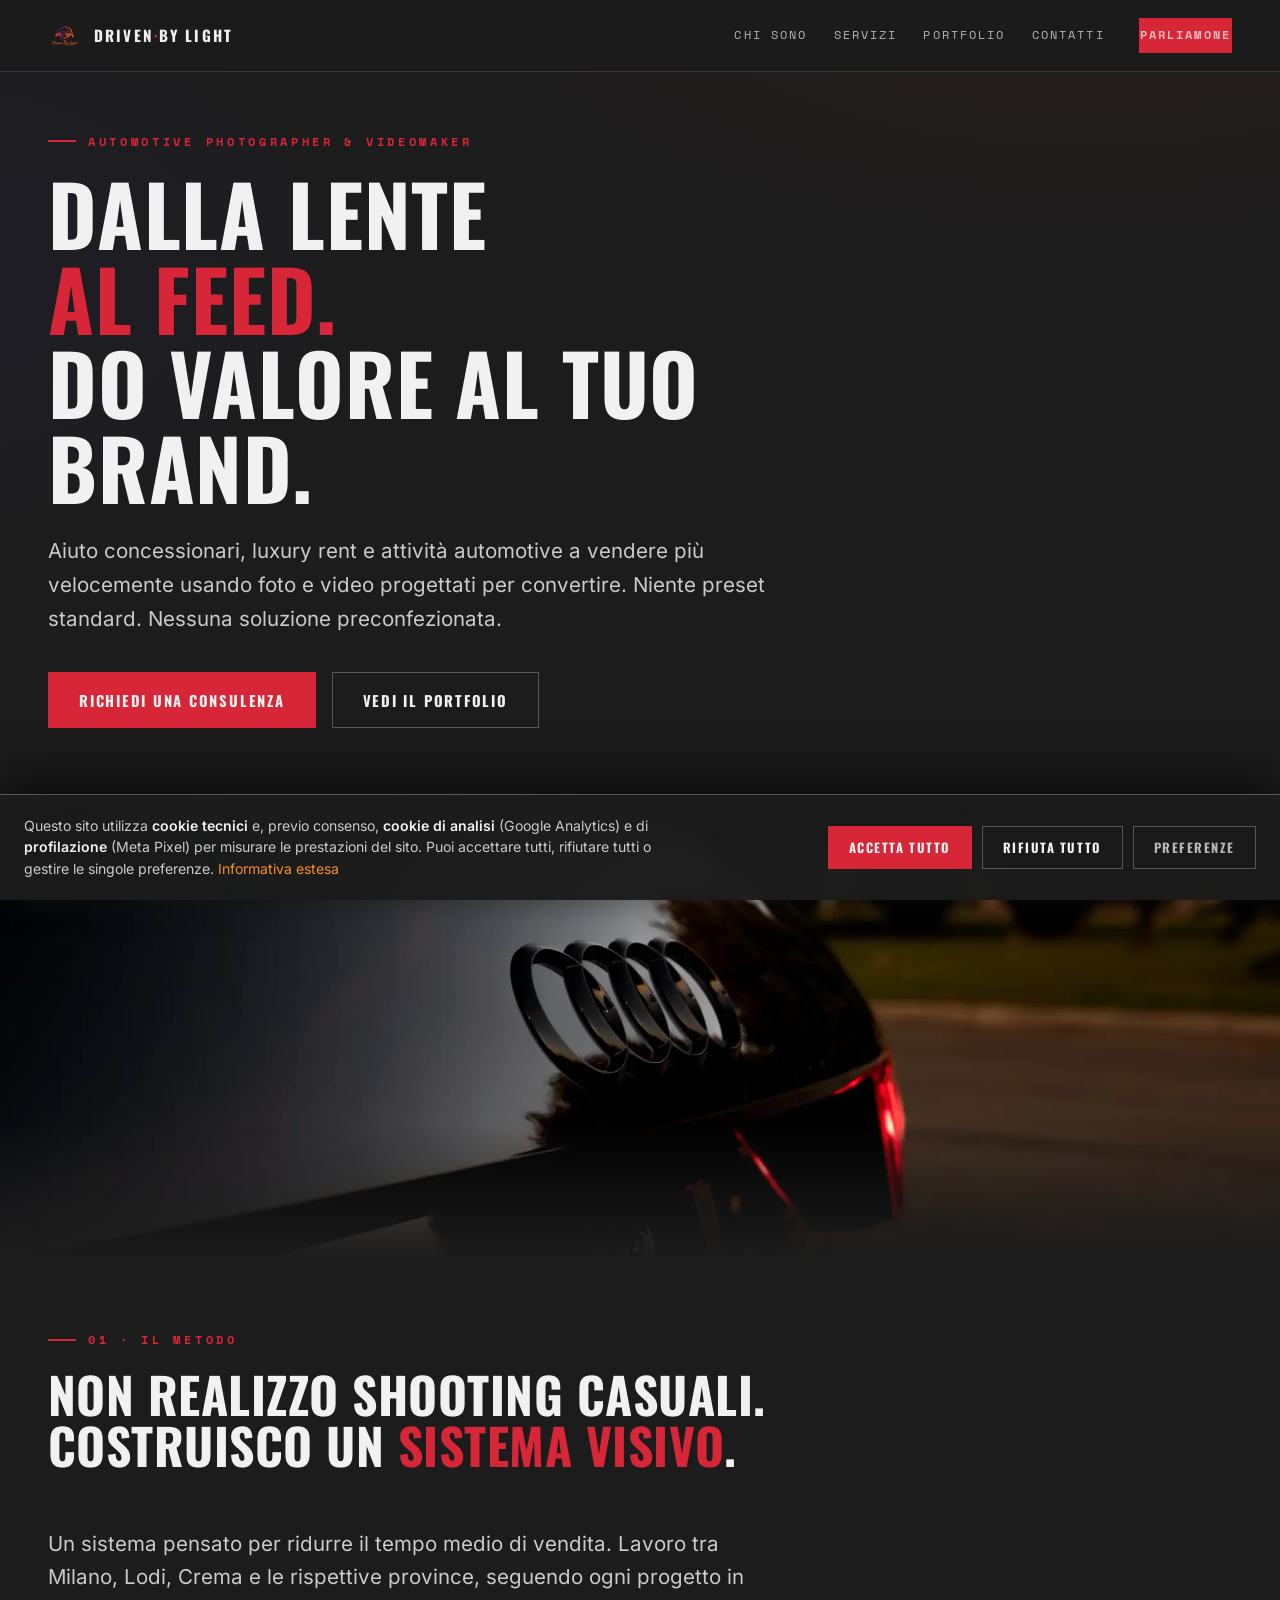
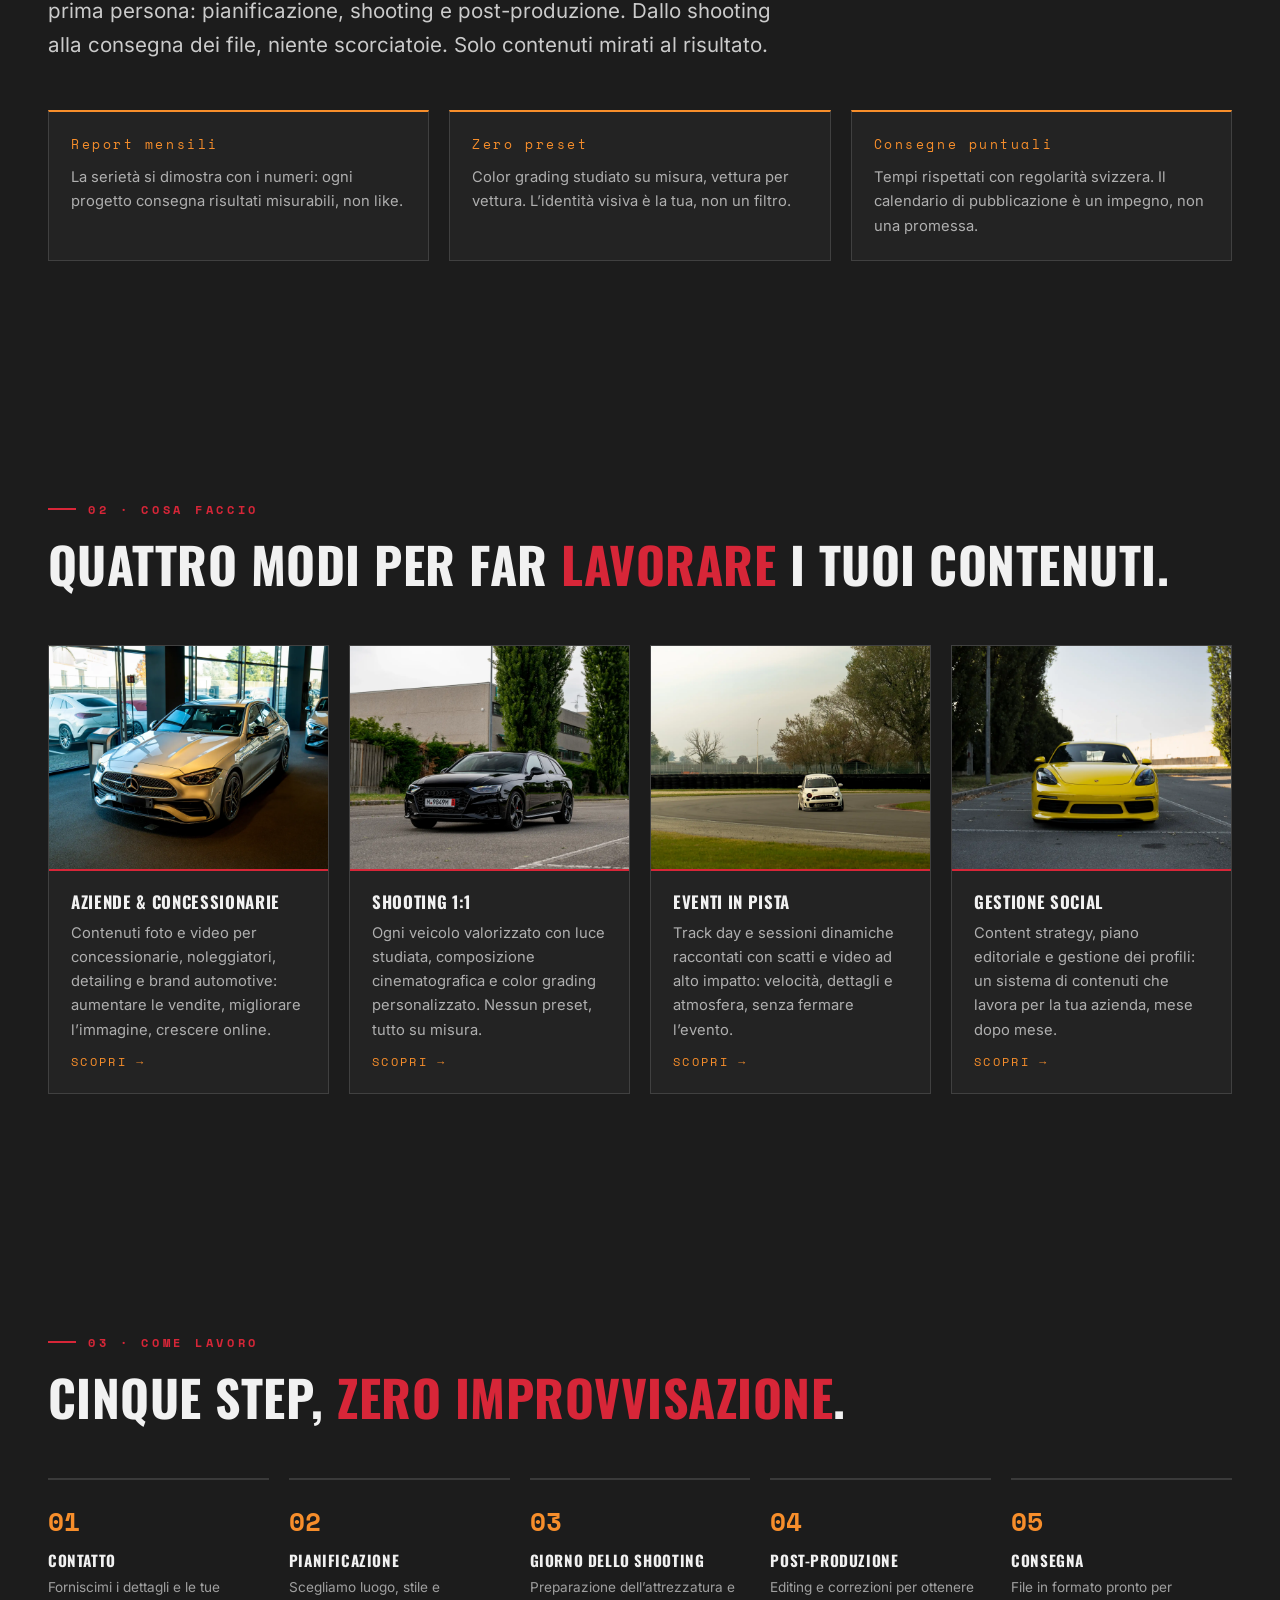
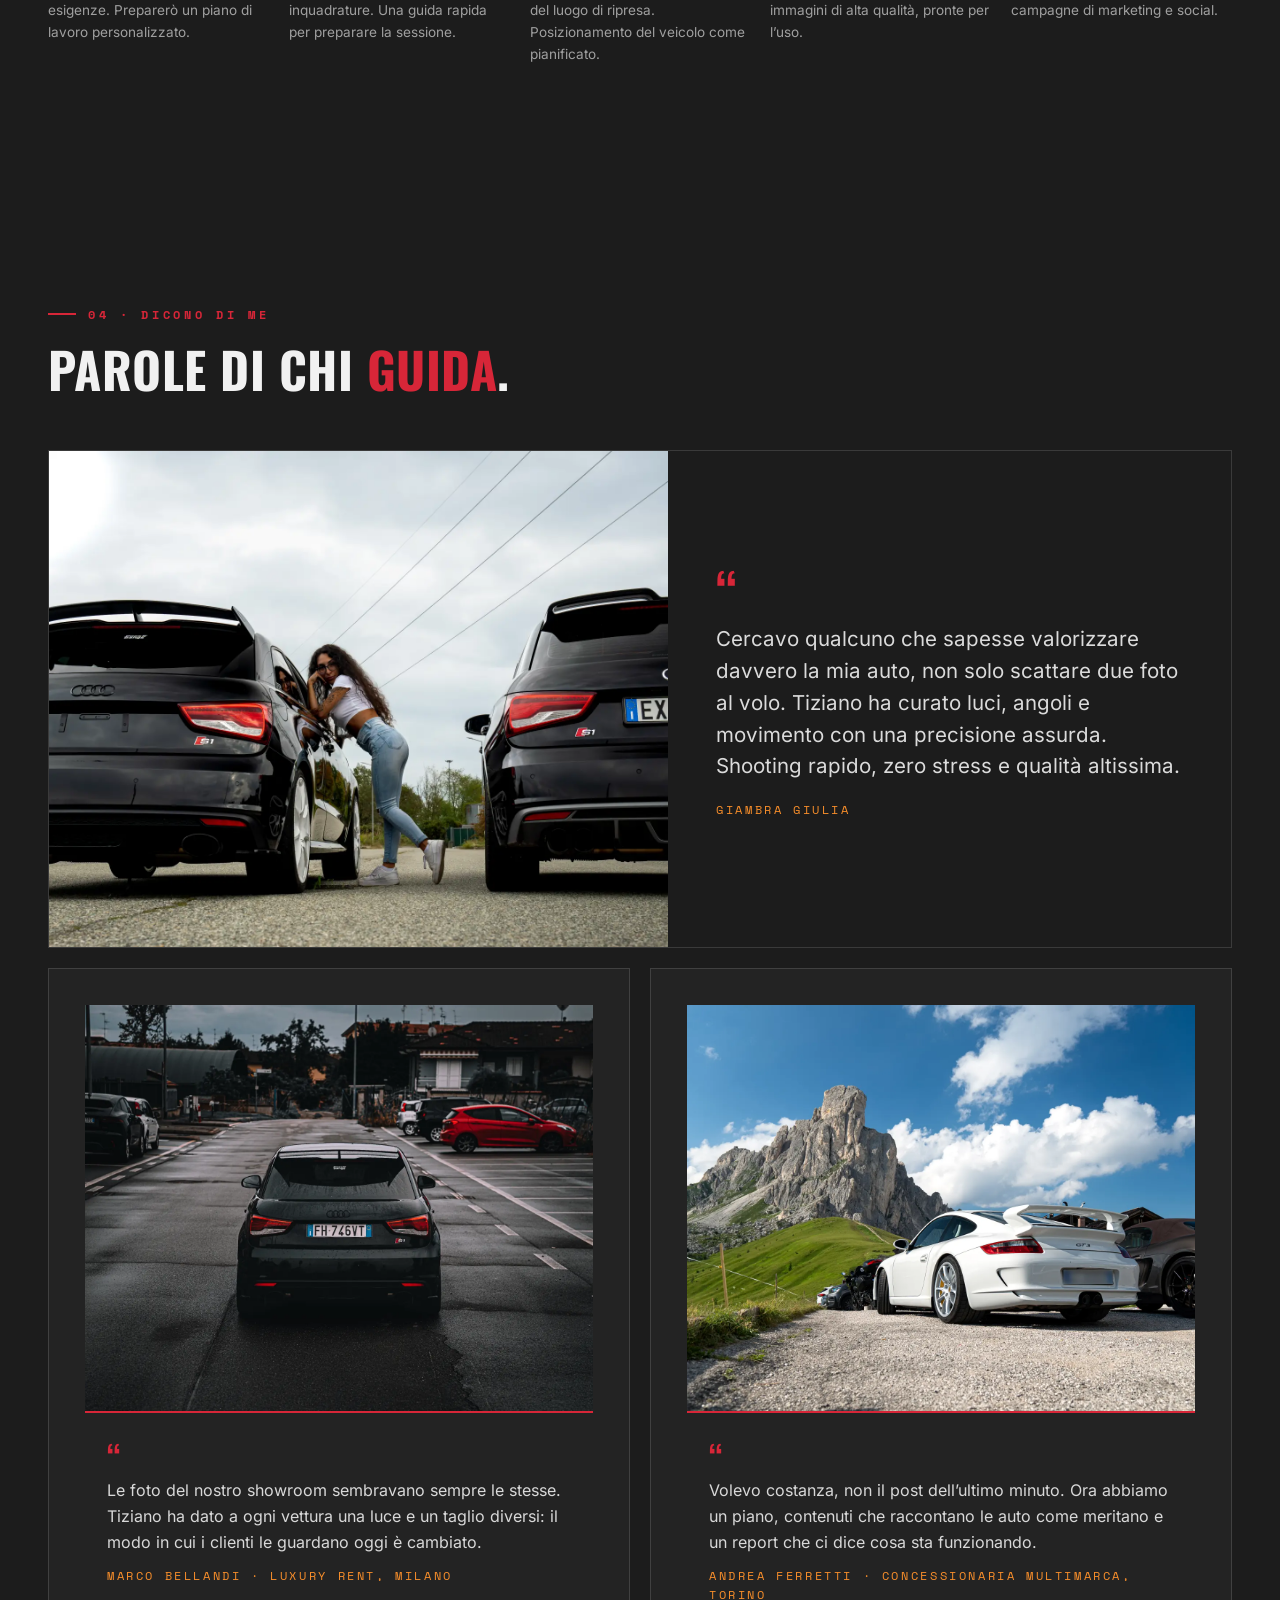
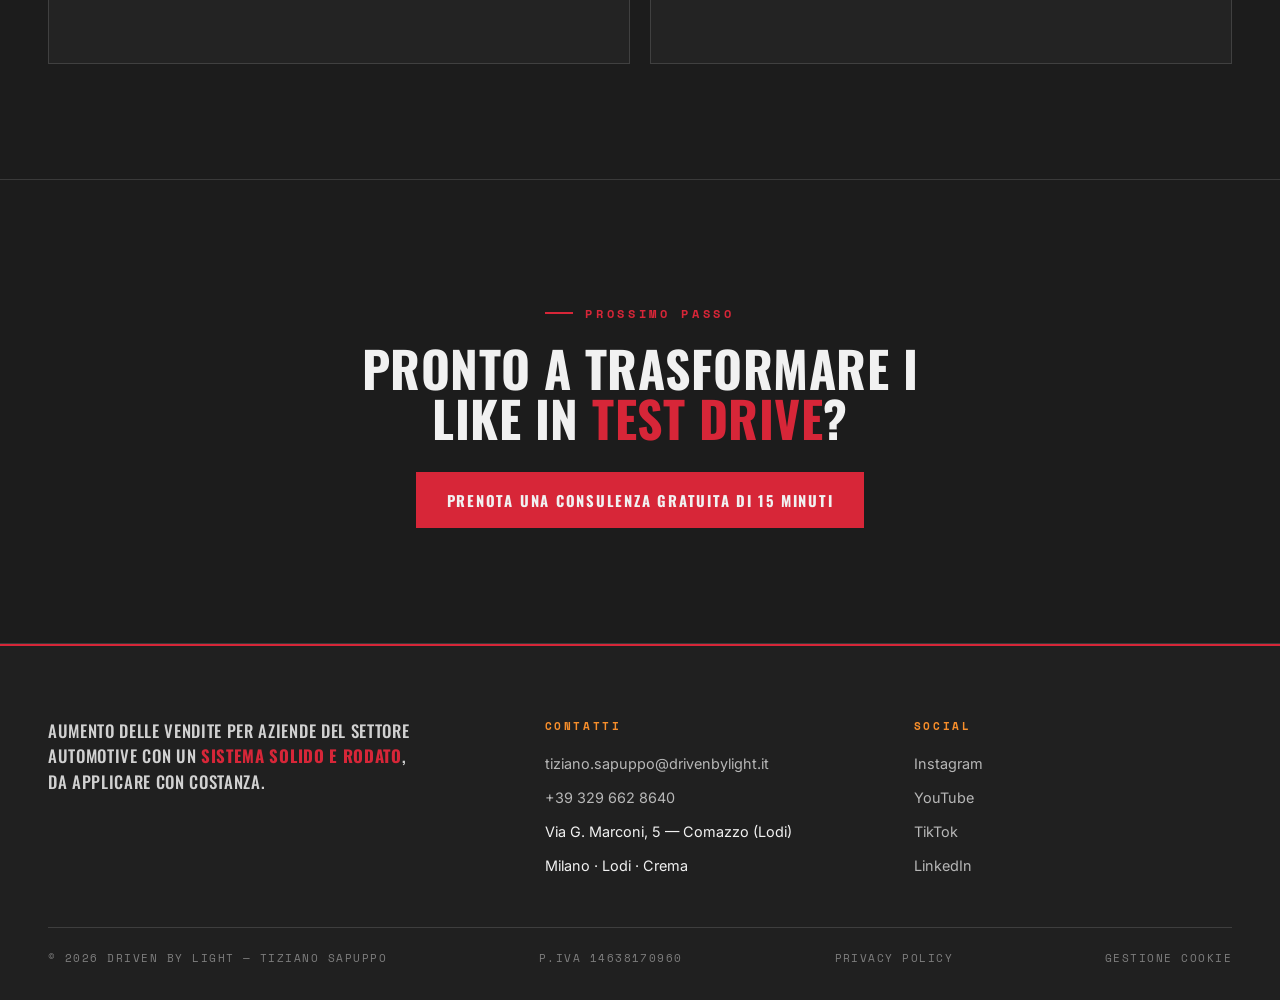
==== commit e4152b18: "Form contatti con invio EmailJS, thank-you page /grazie/ con tracciamento Lead, campo Sito, 24/48 or" ====
--- a/index.html
+++ b/index.html
@@ -1,4 +1,4 @@
-<!DOCTYPE html><html lang="it"><head><meta charset="utf-8"><meta name="viewport" content="width=device-width, initial-scale=1"><meta name="description" content="Aiuto concessionari, luxury rent e attività automotive a vendere più velocemente con foto e video progettati per convertire. Automotive photographer &amp; videomaker, tra Milano, Lodi e Crema."><link rel="icon" href="/favicon.ico" sizes="any"><title>Driven By Light — Foto e video automotive che fanno vendere</title><!--
+<!DOCTYPE html><html lang="it"><head><meta charset="utf-8"><meta name="viewport" content="width=device-width, initial-scale=1"><meta name="description" content="Aiuto concessionari, luxury rent e attività automotive a vendere più velocemente con foto e video progettati per convertire. Automotive photographer &amp; videomaker, tra Milano, Lodi e Crema."><link rel="icon" href="/favicon.ico" sizes="any"><title>Driven By Light — Foto e video automotive che fanno vendere</title><link rel="canonical" href="https://www.drivenbylight.it/"><!-- Open Graph (condivisione: WhatsApp, Facebook, LinkedIn, ...) --><meta property="og:type" content="website"><meta property="og:site_name" content="Driven By Light"><meta property="og:title" content="Driven By Light — Foto e video automotive che fanno vendere"><meta property="og:description" content="Aiuto concessionari, luxury rent e attività automotive a vendere più velocemente con foto e video progettati per convertire. Automotive photographer &amp; videomaker, tra Milano, Lodi e Crema."><meta property="og:url" content="https://www.drivenbylight.it/"><meta property="og:locale" content="it_IT"><meta property="og:image" content="https://www.drivenbylight.it/_astro/hero.8y5uuQoj.webp"><meta property="og:image:width" content="2000"><meta property="og:image:height" content="1600"><meta property="og:image:alt" content="Foto e video automotive Driven By Light — Tiziano Sapuppo"><!-- Twitter / X Card --><meta name="twitter:card" content="summary_large_image"><meta name="twitter:title" content="Driven By Light — Foto e video automotive che fanno vendere"><meta name="twitter:description" content="Aiuto concessionari, luxury rent e attività automotive a vendere più velocemente con foto e video progettati per convertire. Automotive photographer &amp; videomaker, tra Milano, Lodi e Crema."><meta name="twitter:image" content="https://www.drivenbylight.it/_astro/hero.8y5uuQoj.webp"><!-- Dati strutturati JSON-LD (Schema.org) --><script type="application/ld+json">{"@context":"https://schema.org","@type":"ProfessionalService","@id":"https://www.drivenbylight.it/#service","name":"Driven By Light — Foto e video automotive","description":"Foto e video automotive per concessionarie, luxury rent e brand automotive: contenuti progettati per convertire, color grading su misura, consegne puntuali.","url":"https://www.drivenbylight.it/","telephone":"+393296628640","email":"tiziano.sapuppo@drivenbylight.it","priceRange":"€€","image":"https://www.drivenbylight.it/_astro/hero.8y5uuQoj.webp","address":{"@type":"PostalAddress","streetAddress":"Via G. Marconi, 5","addressLocality":"Comazzo","addressRegion":"LO","addressCountry":"IT"},"areaServed":["Milano","Lodi","Crema"],"sameAs":["https://www.instagram.com/drivenbylight.st/","https://www.youtube.com/channel/UCt2hIOt5hIjF9iLEe1BOfLw","https://www.tiktok.com/@tsdrivenbylight","https://www.linkedin.com/in/tiziano-sapuppo/"],"founder":{"@type":"Person","name":"Tiziano Sapuppo","url":"https://www.drivenbylight.it/chi-sono/","sameAs":["https://www.linkedin.com/in/tiziano-sapuppo/","https://www.instagram.com/drivenbylight.st/"]}}</script><!--
       Script di tracciamento caricati SOLO dopo consenso cookie.
       Le funzioni __loadGA / __loadMeta vengono invocate da CookieConsent.astro
       in base alle preferenze salvate (statistiche → GA, marketing → Meta Pixel).
@@ -29,7 +29,7 @@
         fbq('init', '2071840930364087');
         fbq('track', 'PageView');
       };
-    </script><link rel="stylesheet" href="/_astro/Layout.BKlY_z24.css"></head><body><header class="site-header"><div class="container"><a href="/" class="brand" aria-label="Driven By Light — home"><img src="/_astro/logo.C9jMmVN8.png" alt="Logo Driven By Light" width="34" height="34"><span>Driven<span class="dot">·</span>By Light</span></a><nav class="site-nav" aria-label="Navigazione principale"><a href="/chi-sono/">Chi sono</a><a href="/servizi/">Servizi</a><a href="/portfolio/">Portfolio</a><a href="/contatti/">Contatti</a><a href="/contatti/" class="cta cta-sm nav-cta">Parliamone</a></nav><button class="nav-toggle" id="nav-toggle" aria-expanded="false" aria-controls="mobile-nav" aria-label="Apri il menu di navigazione"><span></span><span></span><span></span></button></div><nav class="mobile-nav" id="mobile-nav" aria-label="Navigazione mobile"><a href="/chi-sono/">Chi sono</a><a href="/servizi/">Servizi</a><a href="/portfolio/">Portfolio</a><a href="/contatti/">Contatti</a><a href="/contatti/" class="cta cta-sm">Parliamone</a></nav></header><main><section class="hero"><div class="container"><p class="eyebrow reveal">Automotive Photographer &amp; Videomaker</p><h1 class="reveal" data-delay="1">Dalla lente<br><span class="accent-rosso">al feed.</span><br>Do valore al tuo brand.</h1><p class="lead reveal" data-delay="2">Aiuto concessionari, luxury rent e attività automotive a vendere più velocemente usando foto e video progettati per convertire. Niente preset standard. Nessuna soluzione preconfezionata.</p><div class="hero-cta reveal" data-delay="3"><a class="cta" href="/contatti/">Richiedi una consulenza</a><a class="cta-ghost" href="/portfolio/">Vedi il portfolio</a></div></div><div class="hero-media reveal"><img src="/_astro/hero.8y5uuQoj_Z1xCsTE.webp" alt="Vettura sportiva fotografata in luce radente al tramonto" sizes="(max-width: 1280px) 100vw, 1280px" loading="lazy" decoding="async" width="2000" height="1600"></div></section><section class="section-tight"><div class="container"><div class="section-head reveal"><p class="eyebrow">01 · Il metodo</p><h2>Non realizzo shooting casuali.<br>Costruisco un <span class="accent-rosso">sistema visivo</span>.</h2></div><p class="lead reveal">Un sistema pensato per ridurre il tempo medio di vendita. Lavoro tra Milano, Lodi, Crema e le rispettive province, seguendo ogni progetto in prima persona: pianificazione, shooting e post-produzione. Dallo shooting alla consegna dei file, niente scorciatoie. Solo contenuti mirati al risultato.</p><div class="grid-services reveal" style="grid-template-columns: repeat(3, 1fr); margin-top: 48px;"><div class="card" style="border-top: 2px solid var(--arancio);"><div class="card-body"><span class="sec-num">Report mensili</span><p>La serietà si dimostra con i numeri: ogni progetto consegna risultati misurabili, non like.</p></div></div><div class="card" style="border-top: 2px solid var(--arancio);"><div class="card-body"><span class="sec-num">Zero preset</span><p>Color grading studiato su misura, vettura per vettura. L’identità visiva è la tua, non un filtro.</p></div></div><div class="card" style="border-top: 2px solid var(--arancio);"><div class="card-body"><span class="sec-num">Consegne puntuali</span><p>Tempi rispettati con regolarità svizzera. Il calendario di pubblicazione è un impegno, non una promessa.</p></div></div></div></div></section><section><div class="container"><div class="section-head reveal"><p class="eyebrow">02 · Cosa faccio</p><h2>Quattro modi per far <span class="accent-rosso">lavorare</span> i tuoi contenuti.</h2></div><div class="grid-services"><a href="/servizi/" class="card reveal" data-delay="0"><img src="/_astro/service-1.3SKRptE6.webp" alt="Aziende &amp; Concessionarie" loading="lazy" width="3000" height="2400"><div class="card-body"><h3>Aziende &amp; Concessionarie</h3><p>Contenuti foto e video per concessionarie, noleggiatori, detailing e brand automotive: aumentare le vendite, migliorare l’immagine, crescere online.</p><span class="card-link">Scopri</span></div></a><a href="/servizi/" class="card reveal" data-delay="1"><img src="/_astro/service-2.BRBNtlEZ.webp" alt="Shooting 1:1" loading="lazy" width="3000" height="2400"><div class="card-body"><h3>Shooting 1:1</h3><p>Ogni veicolo valorizzato con luce studiata, composizione cinematografica e color grading personalizzato. Nessun preset, tutto su misura.</p><span class="card-link">Scopri</span></div></a><a href="/servizi/" class="card reveal" data-delay="2"><img src="/_astro/service-3.Bz9kobIh.webp" alt="Eventi in pista" loading="lazy" width="3000" height="2400"><div class="card-body"><h3>Eventi in pista</h3><p>Track day e sessioni dinamiche raccontati con scatti e video ad alto impatto: velocità, dettagli e atmosfera, senza fermare l’evento.</p><span class="card-link">Scopri</span></div></a><a href="/servizi/" class="card reveal" data-delay="3"><img src="/_astro/service-4.C9eExZlB.webp" alt="Gestione Social" loading="lazy" width="3000" height="2400"><div class="card-body"><h3>Gestione Social</h3><p>Content strategy, piano editoriale e gestione dei profili: un sistema di contenuti che lavora per la tua azienda, mese dopo mese.</p><span class="card-link">Scopri</span></div></a></div></div></section><section><div class="container"><div class="section-head reveal"><p class="eyebrow">03 · Come lavoro</p><h2>Cinque step, <span class="accent-rosso">zero improvvisazione</span>.</h2></div><div class="process"><div class="step reveal" data-delay="0"><h3>Contatto</h3><p>Forniscimi i dettagli e le tue esigenze. Preparerò un piano di lavoro personalizzato.</p></div><div class="step reveal" data-delay="1"><h3>Pianificazione</h3><p>Scegliamo luogo, stile e inquadrature. Una guida rapida per preparare la sessione.</p></div><div class="step reveal" data-delay="2"><h3>Giorno dello shooting</h3><p>Preparazione dell’attrezzatura e del luogo di ripresa. Posizionamento del veicolo come pianificato.</p></div><div class="step reveal" data-delay="3"><h3>Post-produzione</h3><p>Editing e correzioni per ottenere immagini di alta qualità, pronte per l’uso.</p></div><div class="step reveal" data-delay="0"><h3>Consegna</h3><p>File in formato pronto per campagne di marketing e social.</p></div></div></div></section><section><div class="container"><div class="section-head reveal"><p class="eyebrow">04 · Dicono di me</p><h2>Parole di chi <span class="accent-rosso">guida</span>.</h2></div><div class="quote-featured reveal"><img src="/_astro/testimonial-1.Ba8Y3jHE.webp" alt="Lavoro fotografico automotive" loading="lazy" width="3000" height="2400"><div class="quote-body"><span class="quote-mark">“</span><p class="quote-text">Cercavo qualcuno che sapesse valorizzare davvero la mia auto, non solo scattare due foto al volo. Tiziano ha curato luci, angoli e movimento con una precisione assurda. Shooting rapido, zero stress e qualità altissima.</p><span class="quote-author">Giambra Giulia</span></div></div><div class="grid-quotes"><div class="card reveal" data-delay="1"><img src="/_astro/testimonial-2.DqsqkopA.webp" alt="Lavoro fotografico automotive" loading="lazy" width="3000" height="2400"><div class="card-body"><span class="quote-mark" style="font-size: 2.2rem;">“</span><p style="font-size: 1rem; color: var(--grigio); opacity: 0.88; margin: 0;">Le foto del nostro showroom sembravano sempre le stesse. Tiziano ha dato a ogni vettura una luce e un taglio diversi: il modo in cui i clienti le guardano oggi è cambiato.</p><span class="quote-author">Marco Bellandi · Luxury Rent, Milano</span></div></div><div class="card reveal" data-delay="2"><img src="/_astro/testimonial-3.Bus8A1BP.webp" alt="Lavoro fotografico automotive" loading="lazy" width="3000" height="2400"><div class="card-body"><span class="quote-mark" style="font-size: 2.2rem;">“</span><p style="font-size: 1rem; color: var(--grigio); opacity: 0.88; margin: 0;">Volevo costanza, non il post dell’ultimo minuto. Ora abbiamo un piano, contenuti che raccontano le auto come meritano e un report che ci dice cosa sta funzionando.</p><span class="quote-author">Andrea Ferretti · Concessionaria multimarca, Torino</span></div></div></div></div></section><section class="cta-band"><div class="container"><p class="eyebrow reveal" style="justify-content: center;">Prossimo passo</p><h2 class="reveal" data-delay="1">Pronto a trasformare i like in <span class="accent-rosso">test drive</span>?</h2><a class="cta reveal" data-delay="2" href="/contatti/">Prenota una consulenza gratuita di 15 minuti</a></div></section></main><footer class="site-footer"><div class="container"><div class="footer-grid"><p class="footer-manifesto">Aumento delle vendite per aziende del settore automotive con un <span class="accent-rosso">sistema solido e rodato</span>, da applicare con costanza.</p><div class="footer-col"><h4>Contatti</h4><ul><li><a href="mailto:tiziano.sapuppo@drivenbylight.it">tiziano.sapuppo@drivenbylight.it</a></li><li><a href="tel:+393296628640">+39 329 662 8640</a></li><li>Via G. Marconi, 5 — Comazzo (Lodi)</li><li>Milano · Lodi · Crema</li></ul></div><div class="footer-col"><h4>Social</h4><ul><li><a href="https://www.instagram.com/drivenbylight.st/" rel="noopener" target="_blank">Instagram</a></li><li><a href="https://www.youtube.com/channel/UCt2hIOt5hIjF9iLEe1BOfLw" rel="noopener" target="_blank">YouTube</a></li><li><a href="https://www.tiktok.com/@tsdrivenbylight" rel="noopener" target="_blank">TikTok</a></li><li><a href="https://www.linkedin.com/in/tiziano-sapuppo/" rel="noopener" target="_blank">LinkedIn</a></li></ul></div></div><div class="footer-base"><span>© 2026 Driven By Light — Tiziano Sapuppo</span><span>P.IVA 14638170960</span><a href="/privacy/">Privacy Policy</a><button type="button" class="cookie-management-link-footer">Gestione Cookie</button></div></div></footer><!-- Banner consenso (primo accesso) --><div id="cookie-banner" class="cookie-banner" hidden><div class="cookie-banner-inner"><p class="cookie-banner-text">Questo sito utilizza <strong>cookie tecnici</strong> e, previo consenso,<strong>cookie di analisi</strong> (Google&nbsp;Analytics) e di<strong>profilazione</strong> (Meta&nbsp;Pixel) per misurare le prestazioni del sito. Puoi accettare tutti, rifiutare tutti o gestire le singole preferenze.<a href="/privacy/">Informativa estesa</a></p><div class="cookie-banner-actions"><button type="button" class="cta cta-sm cookie-btn-accept">Accetta tutto</button><button type="button" class="cta-ghost cta-sm cookie-btn-reject">Rifiuta tutto</button><button type="button" class="cookie-btn-prefs">Preferenze</button></div></div></div><!-- Pannello gestione cookie (come nel vecchio sito) --><div class="cookie-management-overlay" id="cookie-overlay"></div><div class="cookie-management-panel" id="cookie-panel" role="dialog" aria-modal="true" aria-labelledby="cookie-panel-title"><div class="cookie-management-header"><h2 id="cookie-panel-title">Gestione Cookie</h2><button type="button" class="cookie-management-close" aria-label="Chiudi">&times;</button></div><div class="cookie-management-body"><p class="cookie-management-intro">Qui puoi personalizzare l'utilizzo dei cookie. Le tue scelte verranno applicate su tutti i dispositivi su cui visiti questo sito.</p><div class="cookie-management-category"><div class="cookie-management-category-head"><span class="cookie-management-category-title">Cookie tecnici</span><input type="checkbox" id="mgmt-technical" checked disabled aria-label="Cookie tecnici sempre attivi"></div><p class="cookie-management-category-desc">Necessari al funzionamento del sito: navigazione, sessione e sicurezza. Non sono disattivabili.</p></div><div class="cookie-management-category"><div class="cookie-management-category-head"><span class="cookie-management-category-title">Cookie statistiche</span><input type="checkbox" id="mgmt-statistics" aria-label="Attiva cookie statistiche"></div><p class="cookie-management-category-desc">Google Analytics misura in forma aggregata come viene utilizzato il sito, aiutandoci a migliorarne contenuti e prestazioni.</p></div><div class="cookie-management-category"><div class="cookie-management-category-head"><span class="cookie-management-category-title">Cookie marketing</span><input type="checkbox" id="mgmt-marketing" aria-label="Attiva cookie marketing"></div><p class="cookie-management-category-desc">Il Meta Pixel consente di misurare l'efficacia delle inserzioni su Facebook e Instagram e di raggiungere utenti interessati ai servizi fotografici.</p></div><div class="cookie-management-category"><div class="cookie-management-category-head"><span class="cookie-management-category-title">Cookie di funzionalità</span><input type="checkbox" id="mgmt-functionalities" aria-label="Attiva cookie di funzionalità"></div><p class="cookie-management-category-desc">Abilita servizi di terze parti come video e mappe incorporate nelle pagine.</p></div></div><div class="cookie-management-footer"><button type="button" id="mgmt-save" class="cta cta-sm">Salva Preferenze</button><button type="button" id="mgmt-reset" class="cookie-management-reset">Reimposta Tutto</button></div></div><script>
+    </script><link rel="stylesheet" href="/_astro/Layout.CZpITLM9.css"></head><body><header class="site-header"><div class="container"><a href="/" class="brand" aria-label="Driven By Light — home"><img src="/_astro/logo.C9jMmVN8.png" alt="Logo Driven By Light" width="34" height="34"><span>Driven<span class="dot">·</span>By Light</span></a><nav class="site-nav" aria-label="Navigazione principale"><a href="/chi-sono/">Chi sono</a><a href="/servizi/">Servizi</a><a href="/portfolio/">Portfolio</a><a href="/contatti/">Contatti</a><a href="/contatti/" class="cta cta-sm nav-cta">Parliamone</a></nav><button class="nav-toggle" id="nav-toggle" aria-expanded="false" aria-controls="mobile-nav" aria-label="Apri il menu di navigazione"><span></span><span></span><span></span></button></div><nav class="mobile-nav" id="mobile-nav" aria-label="Navigazione mobile"><a href="/chi-sono/">Chi sono</a><a href="/servizi/">Servizi</a><a href="/portfolio/">Portfolio</a><a href="/contatti/">Contatti</a><a href="/contatti/" class="cta cta-sm">Parliamone</a></nav></header><main><section class="hero"><div class="container"><p class="eyebrow reveal">Automotive Photographer &amp; Videomaker</p><h1 class="reveal" data-delay="1">Dalla lente<br><span class="accent-rosso">al feed.</span><br>Do valore al tuo brand.</h1><p class="lead reveal" data-delay="2">Aiuto concessionari, luxury rent e attività automotive a vendere più velocemente usando foto e video progettati per convertire. Niente preset standard. Nessuna soluzione preconfezionata.</p><div class="hero-cta reveal" data-delay="3"><a class="cta" href="/contatti/">Richiedi una consulenza</a><a class="cta-ghost" href="/portfolio/">Vedi il portfolio</a></div></div><div class="hero-media reveal"><img src="/_astro/hero.8y5uuQoj_Z1xCsTE.webp" alt="Vettura sportiva fotografata in luce radente al tramonto" sizes="(max-width: 1280px) 100vw, 1280px" loading="lazy" decoding="async" width="2000" height="1600"></div></section><section class="section-tight"><div class="container"><div class="section-head reveal"><p class="eyebrow">01 · Il metodo</p><h2>Non realizzo shooting casuali.<br>Costruisco un <span class="accent-rosso">sistema visivo</span>.</h2></div><p class="lead reveal">Un sistema pensato per ridurre il tempo medio di vendita. Lavoro tra Milano, Lodi, Crema e le rispettive province, seguendo ogni progetto in prima persona: pianificazione, shooting e post-produzione. Dallo shooting alla consegna dei file, niente scorciatoie. Solo contenuti mirati al risultato.</p><div class="grid-services grid-3 reveal" style="margin-top: 48px;"><div class="card" style="border-top: 2px solid var(--arancio);"><div class="card-body"><span class="sec-num">Report mensili</span><p>La serietà si dimostra con i numeri: ogni progetto consegna risultati misurabili, non like.</p></div></div><div class="card" style="border-top: 2px solid var(--arancio);"><div class="card-body"><span class="sec-num">Zero preset</span><p>Color grading studiato su misura, vettura per vettura. L’identità visiva è la tua, non un filtro.</p></div></div><div class="card" style="border-top: 2px solid var(--arancio);"><div class="card-body"><span class="sec-num">Consegne puntuali</span><p>Tempi rispettati con regolarità svizzera. Il calendario di pubblicazione è un impegno, non una promessa.</p></div></div></div></div></section><section><div class="container"><div class="section-head reveal"><p class="eyebrow">02 · Cosa faccio</p><h2>Quattro modi per far <span class="accent-rosso">lavorare</span> i tuoi contenuti.</h2></div><div class="grid-services"><a href="/servizi/" class="card reveal" data-delay="0"><img src="/_astro/service-1.3SKRptE6.webp" alt="Aziende &amp; Concessionarie" loading="lazy" width="3000" height="2400"><div class="card-body"><h3>Aziende &amp; Concessionarie</h3><p>Contenuti foto e video per concessionarie, noleggiatori, detailing e brand automotive: aumentare le vendite, migliorare l’immagine, crescere online.</p><span class="card-link">Scopri</span></div></a><a href="/servizi/" class="card reveal" data-delay="1"><img src="/_astro/service-2.BRBNtlEZ.webp" alt="Shooting 1:1" loading="lazy" width="3000" height="2400"><div class="card-body"><h3>Shooting 1:1</h3><p>Ogni veicolo valorizzato con luce studiata, composizione cinematografica e color grading personalizzato. Nessun preset, tutto su misura.</p><span class="card-link">Scopri</span></div></a><a href="/servizi/" class="card reveal" data-delay="2"><img src="/_astro/service-3.Bz9kobIh.webp" alt="Eventi in pista" loading="lazy" width="3000" height="2400"><div class="card-body"><h3>Eventi in pista</h3><p>Track day e sessioni dinamiche raccontati con scatti e video ad alto impatto: velocità, dettagli e atmosfera, senza fermare l’evento.</p><span class="card-link">Scopri</span></div></a><a href="/servizi/" class="card reveal" data-delay="3"><img src="/_astro/service-4.C9eExZlB.webp" alt="Gestione Social" loading="lazy" width="3000" height="2400"><div class="card-body"><h3>Gestione Social</h3><p>Content strategy, piano editoriale e gestione dei profili: un sistema di contenuti che lavora per la tua azienda, mese dopo mese.</p><span class="card-link">Scopri</span></div></a></div></div></section><section><div class="container"><div class="section-head reveal"><p class="eyebrow">03 · Come lavoro</p><h2>Cinque step, <span class="accent-rosso">zero improvvisazione</span>.</h2></div><div class="process"><div class="step reveal" data-delay="0"><h3>Contatto</h3><p>Forniscimi i dettagli e le tue esigenze. Preparerò un piano di lavoro personalizzato.</p></div><div class="step reveal" data-delay="1"><h3>Pianificazione</h3><p>Scegliamo luogo, stile e inquadrature. Una guida rapida per preparare la sessione.</p></div><div class="step reveal" data-delay="2"><h3>Giorno dello shooting</h3><p>Preparazione dell’attrezzatura e del luogo di ripresa. Posizionamento del veicolo come pianificato.</p></div><div class="step reveal" data-delay="3"><h3>Post-produzione</h3><p>Editing e correzioni per ottenere immagini di alta qualità, pronte per l’uso.</p></div><div class="step reveal" data-delay="0"><h3>Consegna</h3><p>File in formato pronto per campagne di marketing e social.</p></div></div></div></section><section><div class="container"><div class="section-head reveal"><p class="eyebrow">04 · Dicono di me</p><h2>Parole di chi <span class="accent-rosso">guida</span>.</h2></div><div class="quote-featured reveal"><img src="/_astro/testimonial-1.Ba8Y3jHE.webp" alt="Lavoro fotografico automotive" loading="lazy" width="3000" height="2400"><div class="quote-body"><span class="quote-mark">“</span><p class="quote-text">Cercavo qualcuno che sapesse valorizzare davvero la mia auto, non solo scattare due foto al volo. Tiziano ha curato luci, angoli e movimento con una precisione assurda. Shooting rapido, zero stress e qualità altissima.</p><span class="quote-author">Giambra Giulia</span></div></div><div class="grid-quotes"><div class="card reveal" data-delay="1"><img src="/_astro/testimonial-2.DqsqkopA.webp" alt="Lavoro fotografico automotive" loading="lazy" width="3000" height="2400"><div class="card-body"><span class="quote-mark" style="font-size: 2.2rem;">“</span><p style="font-size: 1rem; color: var(--grigio); opacity: 0.88; margin: 0;">Le foto del nostro showroom sembravano sempre le stesse. Tiziano ha dato a ogni vettura una luce e un taglio diversi: il modo in cui i clienti le guardano oggi è cambiato.</p><span class="quote-author">Marco Bellandi · Luxury Rent, Milano</span></div></div><div class="card reveal" data-delay="2"><img src="/_astro/testimonial-3.Bus8A1BP.webp" alt="Lavoro fotografico automotive" loading="lazy" width="3000" height="2400"><div class="card-body"><span class="quote-mark" style="font-size: 2.2rem;">“</span><p style="font-size: 1rem; color: var(--grigio); opacity: 0.88; margin: 0;">Volevo costanza, non il post dell’ultimo minuto. Ora abbiamo un piano, contenuti che raccontano le auto come meritano e un report che ci dice cosa sta funzionando.</p><span class="quote-author">Andrea Ferretti · Concessionaria multimarca, Torino</span></div></div></div></div></section><section class="cta-band"><div class="container"><p class="eyebrow reveal" style="justify-content: center;">Prossimo passo</p><h2 class="reveal" data-delay="1">Pronto a trasformare i like in <span class="accent-rosso">test drive</span>?</h2><a class="cta reveal" data-delay="2" href="/contatti/">Prenota una consulenza gratuita di 15 minuti</a></div></section></main><footer class="site-footer"><div class="container"><div class="footer-grid"><p class="footer-manifesto">Aumento delle vendite per aziende del settore automotive con un <span class="accent-rosso">sistema solido e rodato</span>, da applicare con costanza.</p><div class="footer-col"><h4>Contatti</h4><ul><li><a href="mailto:tiziano.sapuppo@drivenbylight.it">tiziano.sapuppo@drivenbylight.it</a></li><li><a href="tel:+393296628640">+39 329 662 8640</a></li><li>Via G. Marconi, 5 — Comazzo (Lodi)</li><li>Milano · Lodi · Crema</li></ul></div><div class="footer-col"><h4>Social</h4><ul><li><a href="https://www.instagram.com/drivenbylight.st/" rel="noopener" target="_blank">Instagram</a></li><li><a href="https://www.youtube.com/channel/UCt2hIOt5hIjF9iLEe1BOfLw" rel="noopener" target="_blank">YouTube</a></li><li><a href="https://www.tiktok.com/@tsdrivenbylight" rel="noopener" target="_blank">TikTok</a></li><li><a href="https://www.linkedin.com/in/tiziano-sapuppo/" rel="noopener" target="_blank">LinkedIn</a></li></ul></div></div><div class="footer-base"><span>© 2026 Driven By Light — Tiziano Sapuppo</span><span>P.IVA 14638170960</span><a href="/privacy/">Privacy Policy</a><button type="button" class="cookie-management-link-footer">Gestione Cookie</button></div></div></footer><!-- Banner consenso (primo accesso) --><div id="cookie-banner" class="cookie-banner" hidden><div class="cookie-banner-inner"><p class="cookie-banner-text">Questo sito utilizza <strong>cookie tecnici</strong> e, previo consenso, <strong>cookie di analisi</strong> (Google&nbsp;Analytics) e di <strong>profilazione</strong> (Meta&nbsp;Pixel) per misurare le prestazioni del sito. Puoi accettare tutti, rifiutare tutti o gestire le singole preferenze. <a href="/privacy/">Informativa estesa</a></p><div class="cookie-banner-actions"><button type="button" class="cta cta-sm cookie-btn-accept">Accetta tutto</button><button type="button" class="cta-ghost cta-sm cookie-btn-reject">Rifiuta tutto</button><button type="button" class="cookie-btn-prefs">Preferenze</button></div></div></div><!-- Pannello gestione cookie (come nel vecchio sito) --><div class="cookie-management-overlay" id="cookie-overlay"></div><div class="cookie-management-panel" id="cookie-panel" role="dialog" aria-modal="true" aria-labelledby="cookie-panel-title"><div class="cookie-management-header"><h2 id="cookie-panel-title">Gestione Cookie</h2><button type="button" class="cookie-management-close" aria-label="Chiudi">&times;</button></div><div class="cookie-management-body"><p class="cookie-management-intro">Qui puoi personalizzare l'utilizzo dei cookie. Le tue scelte verranno applicate su tutti i dispositivi su cui visiti questo sito.</p><div class="cookie-management-category"><div class="cookie-management-category-head"><span class="cookie-management-category-title">Cookie tecnici</span><input type="checkbox" id="mgmt-technical" checked disabled aria-label="Cookie tecnici sempre attivi"></div><p class="cookie-management-category-desc">Necessari al funzionamento del sito: navigazione, sessione e sicurezza. Non sono disattivabili.</p></div><div class="cookie-management-category"><div class="cookie-management-category-head"><span class="cookie-management-category-title">Cookie statistiche</span><input type="checkbox" id="mgmt-statistics" aria-label="Attiva cookie statistiche"></div><p class="cookie-management-category-desc">Google Analytics misura in forma aggregata come viene utilizzato il sito, aiutandoci a migliorarne contenuti e prestazioni.</p></div><div class="cookie-management-category"><div class="cookie-management-category-head"><span class="cookie-management-category-title">Cookie marketing</span><input type="checkbox" id="mgmt-marketing" aria-label="Attiva cookie marketing"></div><p class="cookie-management-category-desc">Il Meta Pixel consente di misurare l'efficacia delle inserzioni su Facebook e Instagram e di raggiungere utenti interessati ai servizi fotografici.</p></div><div class="cookie-management-category"><div class="cookie-management-category-head"><span class="cookie-management-category-title">Cookie di funzionalità</span><input type="checkbox" id="mgmt-functionalities" aria-label="Attiva cookie di funzionalità"></div><p class="cookie-management-category-desc">Abilita servizi di terze parti come video e mappe incorporate nelle pagine.</p></div></div><div class="cookie-management-footer"><button type="button" id="mgmt-save" class="cta cta-sm">Salva Preferenze</button><button type="button" id="mgmt-reset" class="cookie-management-reset">Reimposta Tutto</button></div></div><script>
 (function () {
   'use strict';
 
--- a/_astro/Layout.CZpITLM9.css
+++ b/_astro/Layout.CZpITLM9.css
@@ -0,0 +1 @@
+:root{--rosso:#d72638;--arancio:#f78e2b;--viola:#6e44ff;--nero:#1c1c1c;--grigio:#f1f1f1;--linea:#f1f1f124;--linea-forte:#f1f1f147;--velo-nero:#1c1c1cd1;--glow-rosso:#d7263859;--glow-viola:#6e44ff47;--font-display:"Oswald", "Arial Narrow", sans-serif;--font-body:"Inter", sans-serif;--font-mono:"Space Mono", monospace;--container:1280px;--header-h:72px}*{box-sizing:border-box}html{scroll-behavior:smooth}body{background:var(--nero);color:var(--grigio);font-family:var(--font-body);-webkit-font-smoothing:antialiased;background-image:radial-gradient(1200px 600px at 85% -10%,#d7263812,#0000 60%),radial-gradient(900px 500px at -10% 30%,#6e44ff0d,#0000 60%);background-attachment:fixed;margin:0;font-size:16px;line-height:1.65}::selection{background:var(--rosso);color:var(--grigio)}img{max-width:100%;display:block}a{color:inherit;text-decoration:none}.container{width:100%;max-width:var(--container);margin-inline:auto;padding-inline:clamp(20px,5vw,48px)}h1,h2,h3{font-family:var(--font-display);text-transform:uppercase;letter-spacing:.01em;margin:0;font-weight:700;line-height:1.02}h1{font-size:clamp(2.6rem,6.5vw,5.2rem)}h2{font-size:clamp(1.9rem,4vw,3.1rem)}h3{letter-spacing:.04em;font-size:clamp(1.15rem,2vw,1.5rem)}p{margin:0 0 1em}.accent-rosso{color:var(--rosso)}.accent-arancio{color:var(--arancio)}.eyebrow{font-family:var(--font-mono);text-transform:uppercase;letter-spacing:.32em;color:var(--rosso);align-items:center;gap:12px;margin-bottom:20px;font-size:.72rem;font-weight:700;display:inline-flex}.eyebrow:before{content:"";background:var(--rosso);width:28px;height:2px}.sec-num{font-family:var(--font-mono);color:var(--arancio);letter-spacing:.2em;font-size:.8rem}.lead{color:#f1f1f1d1;max-width:56ch;font-size:clamp(1.05rem,1.6vw,1.3rem)}.muted{color:#f1f1f19e}section{padding-block:clamp(64px,9vw,120px)}.section-tight{padding-top:clamp(32px,4vw,56px)}.section-head{margin-bottom:clamp(32px,5vw,56px)}.rule{border:0;border-top:1px solid var(--linea);margin:0}.site-header{height:var(--header-h);z-index:50;backdrop-filter:blur(14px);border-bottom:1px solid var(--linea);background:#1c1c1cd1;align-items:center;display:flex;position:fixed;inset:0 0 auto}.site-header .container{align-items:center;gap:28px;display:flex}.brand{font-family:var(--font-display);text-transform:uppercase;letter-spacing:.14em;align-items:center;gap:12px;font-size:.95rem;font-weight:700;display:flex}.brand img{width:34px;height:34px}.brand .dot{color:var(--rosso)}.site-nav{align-items:center;gap:26px;margin-left:auto;display:flex}.site-nav a{font-family:var(--font-mono);text-transform:uppercase;letter-spacing:.18em;color:#f1f1f1b8;border-bottom:2px solid #0000;padding:6px 0;font-size:.74rem;transition:color .25s,border-color .25s}.site-nav a:hover{color:var(--grigio)}.site-nav a[aria-current=page]{color:var(--grigio);border-bottom-color:var(--rosso)}.nav-cta{margin-left:8px}.nav-toggle,.mobile-nav{display:none}@media (width<=860px){.nav-toggle{border:1px solid var(--linea);cursor:pointer;background:0 0;border-radius:4px;flex-direction:column;justify-content:center;gap:5px;width:44px;height:44px;margin-left:auto;padding:11px;display:flex}.nav-toggle span{background:var(--grigio);width:100%;height:2px;transition:transform .3s,opacity .3s;display:block}.nav-toggle.open span:first-child{transform:translateY(7px)rotate(45deg)}.nav-toggle.open span:nth-child(2){opacity:0}.nav-toggle.open span:nth-child(3){transform:translateY(-7px)rotate(-45deg)}.mobile-nav{top:var(--header-h);z-index:49;backdrop-filter:blur(14px);border-bottom:1px solid var(--linea);transform:translateY(calc(-100% - var(--header-h)));visibility:hidden;background:#181818fa;flex-direction:column;padding:8px clamp(20px,5vw,48px) 24px;transition:transform .35s cubic-bezier(.2,.6,.2,1),visibility .35s;display:flex;position:fixed;left:0;right:0;box-shadow:0 24px 48px #00000080}.mobile-nav.open{visibility:visible;transform:none}.mobile-nav a{font-family:var(--font-mono);text-transform:uppercase;letter-spacing:.18em;color:#f1f1f1cc;border-bottom:1px solid var(--linea);padding:15px 4px;font-size:.8rem}.mobile-nav a[aria-current=page]{color:var(--rosso)}.mobile-nav .cta{text-align:center;border-bottom:none;margin-top:18px;padding:14px 20px}}.cta{font-family:var(--font-display);text-transform:uppercase;letter-spacing:.12em;background:var(--rosso);color:var(--grigio);border:1px solid var(--rosso);padding:15px 30px;font-size:.92rem;font-weight:700;transition:background .25s,color .25s,border-color .25s,transform .25s;display:inline-block}.cta:hover{background:var(--arancio);border-color:var(--arancio);color:var(--nero);transform:translateY(-2px)}.cta-ghost{font-family:var(--font-display);text-transform:uppercase;letter-spacing:.12em;border:1px solid var(--linea-forte);color:var(--grigio);background:0 0;padding:15px 30px;font-size:.92rem;font-weight:700;transition:border-color .25s,box-shadow .25s,transform .25s;display:inline-block}.cta-ghost:hover{border-color:var(--viola);box-shadow:0 0 24px var(--glow-viola);transform:translateY(-2px)}.cta-sm{padding:11px 20px;font-size:.8rem}.hero{padding-top:calc(var(--header-h) + clamp(28px, 4vw, 56px));padding-bottom:0}.hero h1{max-width:16ch}.hero .lead{margin-top:24px}.hero-cta{flex-wrap:wrap;gap:16px;margin-top:36px;display:flex}.hero-media{margin-top:clamp(28px,4vw,48px);position:relative}.hero-media img{object-fit:cover;object-position:center;width:100%;height:clamp(420px,55vh,640px)}.hero-media:after{content:"";background:linear-gradient(to top, var(--nero) 2%, transparent 30%);pointer-events:none;position:absolute;inset:0}.hero-media:before{content:"";background:linear-gradient(to bottom, var(--nero) 2%, transparent 30%);pointer-events:none;z-index:1;position:absolute;inset:0}.grid-services{grid-template-columns:repeat(4,1fr);gap:20px;display:grid}.grid-3{grid-template-columns:repeat(3,1fr)}.card{border:1px solid var(--linea);background:#f1f1f108;flex-direction:column;transition:border-color .3s,box-shadow .3s,transform .3s;display:flex}.card:hover{border-color:var(--viola);box-shadow:0 10px 40px var(--glow-viola);transform:translateY(-4px)}.card img{border-bottom:2px solid var(--rosso);width:100%;height:auto}.card-body{flex-direction:column;flex:1;gap:10px;padding:22px;display:flex}.card-body h3{font-size:1.05rem}.card-body p{color:#f1f1f1ad;margin:0;font-size:.92rem}.card-link{font-family:var(--font-mono);letter-spacing:.2em;text-transform:uppercase;color:var(--arancio);margin-top:auto;font-size:.72rem}.card-link:after{content:" →"}.process{counter-reset:step;grid-template-columns:repeat(5,1fr);gap:20px;display:grid}.step{border-top:2px solid var(--linea);padding-top:20px;position:relative}.step:before{content:counter(step, decimal-leading-zero);counter-increment:step;font-family:var(--font-mono);color:var(--arancio);margin-bottom:10px;font-size:1.6rem;font-weight:700;display:block}.step h3{margin-bottom:8px;font-size:.95rem}.step p{color:#f1f1f19e;margin:0;font-size:.85rem}.quote-featured{border:1px solid var(--linea);grid-template-columns:1.1fr 1fr;gap:0;margin-bottom:20px;display:grid}.quote-featured img{width:100%;height:auto}.quote-featured .quote-body{flex-direction:column;justify-content:center;gap:18px;padding:clamp(28px,4vw,48px);display:flex}.quote-mark{font-family:var(--font-display);color:var(--rosso);font-size:3.4rem;line-height:.5}.quote-text{color:#f1f1f1e6;margin:0;font-size:clamp(1.05rem,1.6vw,1.35rem);line-height:1.55}.quote-author{font-family:var(--font-mono);letter-spacing:.22em;text-transform:uppercase;color:var(--arancio);font-size:.74rem}.grid-quotes{grid-template-columns:1fr 1fr;gap:20px;display:grid}.grid-quotes .card{gap:14px;padding:clamp(24px,3vw,36px)}.grid-quotes .card img{border-bottom:2px solid var(--rosso)}.service-block{border-bottom:1px solid var(--linea);grid-template-columns:1fr 1fr;align-items:center;gap:clamp(28px,5vw,64px);padding-block:clamp(36px,5vw,64px);display:grid}.service-block:last-of-type{border-bottom:0}.service-block.flip .service-media{order:2}.service-media{position:relative}.service-media img{border-top:2px solid var(--rosso);width:100%;height:auto}.service-copy .sec-num{margin-bottom:12px;display:block}.service-copy h2{margin-bottom:16px;font-size:clamp(1.5rem,3vw,2.3rem)}.service-copy p{color:#f1f1f1c7;max-width:52ch}.portrait-grid{grid-template-columns:.9fr 1.1fr;align-items:start;gap:clamp(28px,5vw,64px);display:grid}.portrait-grid img{border-top:2px solid var(--rosso);width:100%;height:auto}.portrait-grid p{color:#f1f1f1d1;max-width:56ch;font-size:1rem;line-height:1.7}.portrait-grid strong{font-weight:700}.values{grid-template-columns:repeat(5,1fr);gap:20px;display:grid}.value{border-top:2px solid var(--linea);padding-top:18px}.value .sec-num{margin-bottom:8px;display:block}.value h3{margin-bottom:8px;font-size:.95rem}.value p{color:#f1f1f19e;margin:0;font-size:.84rem}.courses{margin:0;padding:0;list-style:none}.courses li{border-bottom:1px solid var(--linea);align-items:baseline;gap:18px;padding:18px 0;display:flex}.courses li:first-child{border-top:1px solid var(--linea)}.courses .sec-num{flex:none}.courses strong{font-family:var(--font-display);text-transform:uppercase;letter-spacing:.06em;font-size:1.05rem;font-weight:500}.filters{flex-wrap:wrap;gap:10px;margin-bottom:32px;display:flex}.filter-btn{font-family:var(--font-mono);letter-spacing:.18em;text-transform:uppercase;color:#f1f1f1b8;border:1px solid var(--linea);cursor:pointer;background:0 0;padding:10px 16px;font-size:.72rem;transition:border-color .25s,color .25s,box-shadow .25s}.filter-btn:hover{border-color:var(--linea-forte);color:var(--grigio)}.filter-btn.active{border-color:var(--rosso);color:var(--grigio);box-shadow:inset 0 -2px 0 var(--rosso)}.gallery-group+.gallery-group{margin-top:clamp(56px,8vw,104px)}.group-head{border-bottom:2px solid var(--rosso);align-items:baseline;gap:14px;margin-bottom:24px;padding-bottom:14px;display:flex}.group-head h2{margin:0;font-size:clamp(1.25rem,2.2vw,1.8rem)}.group-num{font-family:var(--font-mono);letter-spacing:.2em;color:var(--arancio);font-size:.8rem;font-weight:700}.gallery{grid-template-columns:repeat(3,1fr);align-items:start;gap:14px;display:grid}.gallery figure{margin:0;position:relative}.gallery button{cursor:zoom-in;background:0 0;border:0;width:100%;padding:0;display:block;position:relative}.gallery img{width:100%;height:auto;transition:transform .5s,filter .5s}.gallery button:after{content:"";pointer-events:none;border:1px solid #0000;transition:border-color .3s,box-shadow .3s;position:absolute;inset:0}.gallery button:hover img{filter:saturate(1.1);transform:scale(1.04)}.gallery button:hover:after{border-color:var(--viola);box-shadow:inset 0 0 30px var(--glow-viola)}.gallery figure[data-hidden=true]{display:none}.gallery figcaption{font-family:var(--font-mono);letter-spacing:.2em;text-transform:uppercase;color:var(--grigio);background:var(--velo-nero);pointer-events:none;padding:4px 8px;font-size:.62rem;position:absolute;bottom:8px;left:10px}.lightbox{z-index:90;background:#1c1c1cf0;justify-content:center;align-items:center;padding:24px;display:none;position:fixed;inset:0}.lightbox.open{display:flex}.lightbox{flex-direction:column;gap:14px}.lightbox img{border-top:2px solid var(--rosso);width:auto;max-width:min(1200px,92vw);max-height:82vh}.lightbox-label{font-family:var(--font-mono);letter-spacing:.22em;text-transform:uppercase;color:var(--grigio);font-size:.7rem}.lightbox-close{font-family:var(--font-mono);letter-spacing:.2em;text-transform:uppercase;color:var(--grigio);border:1px solid var(--linea);cursor:pointer;background:0 0;padding:10px 16px;font-size:.8rem;position:absolute;top:20px;right:24px}.lightbox-close:hover{border-color:var(--rosso);color:var(--rosso)}.contact-grid{grid-template-columns:1.2fr 1fr;gap:clamp(28px,5vw,64px);display:grid}.form-field{margin-bottom:20px}.form-field label{font-family:var(--font-mono);letter-spacing:.22em;text-transform:uppercase;color:#f1f1f19e;margin-bottom:8px;font-size:.68rem;display:block}.form-field input,.form-field select,.form-field textarea{width:100%;font-family:var(--font-body);color:var(--grigio);border:1px solid var(--linea);background:#f1f1f10a;outline:none;padding:13px 14px;font-size:.95rem;transition:border-color .25s,box-shadow .25s}.form-field input:focus,.form-field select:focus,.form-field textarea:focus{border-color:var(--viola);box-shadow:0 0 0 1px var(--viola), 0 0 24px var(--glow-viola)}.form-field textarea{resize:vertical;min-height:130px}.form-field select option{background:var(--nero);color:var(--grigio)}.contact-list{margin:0 0 28px;padding:0;list-style:none}.contact-list li{border-bottom:1px solid var(--linea);align-items:baseline;gap:14px;padding:14px 0;font-size:.95rem;display:flex}.contact-list li:first-child{border-top:1px solid var(--linea)}.contact-list .k{font-family:var(--font-mono);letter-spacing:.2em;text-transform:uppercase;color:var(--arancio);flex:0 0 92px;font-size:.66rem}.contact-list a:hover{color:var(--rosso)}.privacy-link{color:var(--rosso);text-underline-offset:3px;font-weight:600;text-decoration:underline}.privacy-link:hover{color:var(--arancio)}.form-error{color:var(--rosso);margin-top:14px;font-size:.9rem}.form-error a{color:var(--rosso);text-underline-offset:3px;text-decoration:underline}.form-error a:hover{color:var(--arancio)}.cta:disabled{opacity:.55;cursor:progress;transform:none}.map-embed{border:1px solid var(--linea);border-radius:4px;margin-top:22px;overflow:hidden}.map-embed iframe{filter:invert(.92)hue-rotate(180deg)saturate(.85);border:0;width:100%;height:260px;display:block}.social-row{flex-wrap:wrap;gap:10px;display:flex}.social-row a{font-family:var(--font-mono);letter-spacing:.18em;text-transform:uppercase;border:1px solid var(--linea);color:#f1f1f1c7;padding:10px 14px;font-size:.7rem;transition:border-color .25s,color .25s,box-shadow .25s}.social-row a:hover{border-color:var(--rosso);color:var(--grigio);box-shadow:0 0 20px var(--glow-rosso)}.cta-band{border-top:1px solid var(--linea);border-bottom:1px solid var(--linea);text-align:center}.cta-band h2{max-width:22ch;margin-inline:auto}.cta-band .cta{margin-top:28px}.site-footer{border-top:2px solid var(--rosso);background:#f1f1f105;padding:clamp(48px,6vw,72px) 0 32px}.footer-grid{grid-template-columns:1.4fr 1fr 1fr;gap:clamp(24px,4vw,56px);margin-bottom:40px;display:grid}.footer-manifesto{font-family:var(--font-display);text-transform:uppercase;letter-spacing:.04em;color:#f1f1f1d9;max-width:42ch;font-size:1.05rem;line-height:1.5}.footer-manifesto .accent-rosso{font-weight:700}.footer-col h4{font-family:var(--font-mono);letter-spacing:.24em;text-transform:uppercase;color:var(--arancio);margin:0 0 16px;font-size:.68rem}.footer-col ul{margin:0;padding:0;list-style:none}.footer-col li{margin-bottom:10px;font-size:.9rem}.footer-col a{color:#f1f1f1b8;transition:color .25s}.footer-col a:hover{color:var(--rosso)}.footer-base{border-top:1px solid var(--linea);font-family:var(--font-mono);letter-spacing:.14em;text-transform:uppercase;color:#f1f1f173;flex-wrap:wrap;justify-content:space-between;gap:12px;padding-top:22px;font-size:.66rem;display:flex}.footer-base a{color:#f1f1f173;transition:color .25s}.footer-base a:hover{color:var(--arancio)}.reveal{opacity:0;transition:opacity .8s cubic-bezier(.2,.6,.2,1),transform .8s cubic-bezier(.2,.6,.2,1);transform:translateY(26px)}.reveal.in{opacity:1;transform:none}.reveal[data-delay="1"]{transition-delay:.12s}.reveal[data-delay="2"]{transition-delay:.24s}.reveal[data-delay="3"]{transition-delay:.36s}@media (prefers-reduced-motion:reduce){.reveal{opacity:1;transition:none;transform:none}html{scroll-behavior:auto}}@media (width<=1020px){.grid-services,.grid-3,.process,.values,.gallery{grid-template-columns:repeat(2,1fr)}}@media (width<=860px){.site-nav{display:none}.quote-featured,.service-block,.portrait-grid,.contact-grid,.grid-quotes{grid-template-columns:1fr}.service-block.flip .service-media{order:0}.quote-featured img{min-height:240px}.footer-grid{grid-template-columns:1fr}}@media (width<=560px){.grid-services,.grid-3,.process,.values,.gallery{grid-template-columns:1fr}.hero h1{max-width:none}.form-field input,.form-field select,.form-field textarea{font-size:16px}.privacy-table{-webkit-overflow-scrolling:touch;display:block;overflow-x:auto}.privacy-table th,.privacy-table td{white-space:nowrap}}.privacy-content{max-width:780px}.privacy-content p{color:#f1f1f1c7;margin-bottom:1.1em}.privacy-content a{color:var(--arancio);transition:color .25s}.privacy-content a:hover{color:var(--rosso)}.privacy-content h3{font-family:var(--font-display);text-transform:uppercase;letter-spacing:.07em;color:var(--grigio);border-left:3px solid var(--rosso);margin:40px 0 14px;padding-left:14px;font-size:1.06rem;font-weight:600}.privacy-content ul{margin:0 0 1.2em;padding-left:20px}.privacy-content li{color:#f1f1f1c7;margin-bottom:8px}.privacy-content li strong{color:var(--grigio)}.privacy-table{border-collapse:collapse;width:100%;margin:18px 0 28px;font-size:.88rem}.privacy-table th{font-family:var(--font-mono);text-transform:uppercase;letter-spacing:.12em;color:var(--arancio);text-align:left;border:1px solid var(--linea);background:var(--velo-nero);padding:12px 14px;font-size:.66rem;font-weight:700}.privacy-table td{border:1px solid var(--linea);color:#f1f1f1c7;vertical-align:top;padding:12px 14px}.privacy-table td:first-child{color:var(--grigio);font-weight:600}.privacy-date{font-family:var(--font-mono);letter-spacing:.1em;text-transform:uppercase;color:#f1f1f180;margin-top:36px;font-size:.72rem}.cookie-management-link-footer{font:inherit;letter-spacing:inherit;text-transform:inherit;color:#f1f1f173;cursor:pointer;background:0 0;border:none;padding:0;transition:color .25s}.cookie-management-link-footer:hover{color:var(--arancio)}.cookie-banner{z-index:9998;border-top:1px solid var(--linea-forte);backdrop-filter:blur(10px);background:#1c1c1cf5;padding:20px 0;position:fixed;inset:auto 0 0;box-shadow:0 -18px 48px #0000008c}.cookie-banner[hidden]{display:none}.cookie-banner-inner{max-width:var(--container);justify-content:space-between;align-items:center;gap:24px;margin:0 auto;padding:0 24px;display:flex}.cookie-banner-text{color:#f1f1f1d1;max-width:72ch;margin:0;font-size:.88rem;line-height:1.55}.cookie-banner-text strong{color:var(--grigio)}.cookie-banner-text a{color:var(--arancio)}.cookie-banner-text a:hover{color:var(--rosso)}.cookie-banner-actions{flex-shrink:0;align-items:center;gap:10px;display:flex}.cookie-banner-actions .cta,.cookie-banner-actions .cta-ghost{cursor:pointer;border-radius:0}.cookie-btn-prefs{border:1px solid var(--linea-forte);color:#f1f1f1b8;font-family:var(--font-display);text-transform:uppercase;letter-spacing:.12em;cursor:pointer;background:0 0;border-radius:0;padding:11px 20px;font-size:.8rem;font-weight:700;transition:border-color .25s,color .25s}.cookie-btn-prefs:hover{border-color:var(--viola);color:var(--grigio)}.cookie-management-overlay{z-index:9997;backdrop-filter:blur(4px);opacity:0;visibility:hidden;background:#0c0c0cb8;transition:opacity .3s,visibility .3s;position:fixed;inset:0}.cookie-management-overlay.active{opacity:1;visibility:visible}.cookie-management-panel{z-index:9999;border:1px solid var(--linea-forte);opacity:0;visibility:hidden;background:#212121;width:min(640px,100vw - 32px);max-height:min(82vh,720px);transition:opacity .3s,visibility .3s,transform .3s cubic-bezier(.2,.6,.2,1);position:fixed;top:50%;left:50%;overflow-y:auto;transform:translate(-50%,-46%);box-shadow:0 32px 80px #0009}.cookie-management-panel.active{opacity:1;visibility:visible;transform:translate(-50%,-50%)}.cookie-management-header{border-bottom:1px solid var(--linea);background:#212121;justify-content:space-between;align-items:center;padding:20px 26px;display:flex;position:sticky;top:0}.cookie-management-header h2{font-family:var(--font-display);text-transform:uppercase;letter-spacing:.08em;color:var(--grigio);margin:0;font-size:1.15rem;font-weight:700}.cookie-management-close{color:#f1f1f199;cursor:pointer;background:0 0;border:none;padding:4px 8px;font-size:1.7rem;line-height:1;transition:color .25s}.cookie-management-close:hover{color:var(--rosso)}.cookie-management-body{padding:22px 26px 8px}.cookie-management-intro{color:#f1f1f1b8;margin:0 0 20px;font-size:.88rem;line-height:1.55}.cookie-management-category{border:1px solid var(--linea);margin-bottom:14px;padding:16px 18px}.cookie-management-category-head{justify-content:space-between;align-items:center;gap:16px;margin-bottom:8px;display:flex}.cookie-management-category-title{font-family:var(--font-display);text-transform:uppercase;letter-spacing:.07em;color:var(--grigio);font-size:.92rem;font-weight:600}.cookie-management-category-desc{color:#f1f1f19e;margin:0;font-size:.82rem;line-height:1.55}.cookie-management-category input[type=checkbox]{-webkit-appearance:none;appearance:none;border:1px solid var(--linea-forte);cursor:pointer;background:#f1f1f114;border-radius:11px;flex-shrink:0;width:42px;height:22px;transition:background .25s,border-color .25s;position:relative}.cookie-management-category input[type=checkbox]:after{content:"";background:#f1f1f18c;border-radius:50%;width:16px;height:16px;transition:transform .25s,background .25s;position:absolute;top:2px;left:2px}.cookie-management-category input[type=checkbox]:checked{background:var(--rosso);border-color:var(--rosso)}.cookie-management-category input[type=checkbox]:checked:after{background:var(--grigio);transform:translate(20px)}.cookie-management-category input[type=checkbox]:disabled{opacity:.55;cursor:not-allowed}.cookie-management-category input[type=checkbox]:focus-visible{outline:2px solid var(--viola);outline-offset:2px}.cookie-management-footer{border-top:1px solid var(--linea);align-items:center;gap:14px;padding:16px 26px 24px;display:flex}.cookie-management-footer .cta{cursor:pointer;border-radius:0}.cookie-management-reset{color:#f1f1f18c;font-family:var(--font-mono);letter-spacing:.12em;text-transform:uppercase;cursor:pointer;text-underline-offset:4px;background:0 0;border:none;font-size:.72rem;text-decoration:underline;transition:color .25s}.cookie-management-reset:hover{color:var(--rosso)}body.cookie-management-open{overflow:hidden}@media (width<=860px){.cookie-banner-inner{flex-direction:column;align-items:stretch;gap:16px}.cookie-banner-actions{flex-wrap:wrap;justify-content:flex-start}}@media (width<=560px){.cookie-management-panel{border-left:none;border-right:none;width:100vw;max-height:88vh;top:auto;bottom:0;left:0;transform:translateY(100%)}.cookie-management-panel.active{transform:translateY(0)}}.breadcrumbs{padding-top:calc(var(--header-h) + 22px);font-family:var(--font-mono);letter-spacing:.18em;text-transform:uppercase;color:#f1f1f173;padding-bottom:4px;font-size:.66rem;font-weight:700}.breadcrumbs a{color:#f1f1f1a8;transition:color .25s}.breadcrumbs a:hover{color:var(--rosso)}.breadcrumbs .sep{color:#f1f1f140;margin-inline:10px}.breadcrumbs [aria-current=page]{color:var(--rosso)}@font-face{font-family:Oswald;font-style:normal;font-display:swap;font-weight:500;src:url(/_astro/oswald-cyrillic-ext-500-normal.DngHVvy4.woff2)format("woff2"),url(/_astro/oswald-cyrillic-ext-500-normal.Hz7kEHBT.woff)format("woff");unicode-range:U+460-52F,U+1C80-1C8A,U+20B4,U+2DE0-2DFF,U+A640-A69F,U+FE2E-FE2F}@font-face{font-family:Oswald;font-style:normal;font-display:swap;font-weight:500;src:url(/_astro/oswald-cyrillic-500-normal.Dz4ZC46J.woff2)format("woff2"),url(/_astro/oswald-cyrillic-500-normal.CjKr_ZfC.woff)format("woff");unicode-range:U+301,U+400-45F,U+490-491,U+4B0-4B1,U+2116}@font-face{font-family:Oswald;font-style:normal;font-display:swap;font-weight:500;src:url(/_astro/oswald-vietnamese-500-normal.hXcn5ojQ.woff2)format("woff2"),url(/_astro/oswald-vietnamese-500-normal.Bi4XG4HV.woff)format("woff");unicode-range:U+102-103,U+110-111,U+128-129,U+168-169,U+1A0-1A1,U+1AF-1B0,U+300-301,U+303-304,U+308-309,U+323,U+329,U+1EA0-1EF9,U+20AB}@font-face{font-family:Oswald;font-style:normal;font-display:swap;font-weight:500;src:url(/_astro/oswald-latin-ext-500-normal.QdEKgtiz.woff2)format("woff2"),url(/_astro/oswald-latin-ext-500-normal.DcyNJhgm.woff)format("woff");unicode-range:U+100-2BA,U+2BD-2C5,U+2C7-2CC,U+2CE-2D7,U+2DD-2FF,U+304,U+308,U+329,U+1D00-1DBF,U+1E00-1E9F,U+1EF2-1EFF,U+2020,U+20A0-20AB,U+20AD-20C0,U+2113,U+2C60-2C7F,U+A720-A7FF}@font-face{font-family:Oswald;font-style:normal;font-display:swap;font-weight:500;src:url(/_astro/oswald-latin-500-normal.B-eyT0Dw.woff2)format("woff2"),url(/_astro/oswald-latin-500-normal.DM85Di4w.woff)format("woff");unicode-range:U+??,U+131,U+152-153,U+2BB-2BC,U+2C6,U+2DA,U+2DC,U+304,U+308,U+329,U+2000-206F,U+20AC,U+2122,U+2191,U+2193,U+2212,U+2215,U+FEFF,U+FFFD}@font-face{font-family:Oswald;font-style:normal;font-display:swap;font-weight:700;src:url(/_astro/oswald-cyrillic-ext-700-normal.CtkJES1U.woff2)format("woff2"),url(/_astro/oswald-cyrillic-ext-700-normal.VKAui8kQ.woff)format("woff");unicode-range:U+460-52F,U+1C80-1C8A,U+20B4,U+2DE0-2DFF,U+A640-A69F,U+FE2E-FE2F}@font-face{font-family:Oswald;font-style:normal;font-display:swap;font-weight:700;src:url(/_astro/oswald-cyrillic-700-normal.BO0IwMyy.woff2)format("woff2"),url(/_astro/oswald-cyrillic-700-normal.DxuP1Pb9.woff)format("woff");unicode-range:U+301,U+400-45F,U+490-491,U+4B0-4B1,U+2116}@font-face{font-family:Oswald;font-style:normal;font-display:swap;font-weight:700;src:url(/_astro/oswald-vietnamese-700-normal._DkZZ6ID.woff2)format("woff2"),url(/_astro/oswald-vietnamese-700-normal.BxFoeH7J.woff)format("woff");unicode-range:U+102-103,U+110-111,U+128-129,U+168-169,U+1A0-1A1,U+1AF-1B0,U+300-301,U+303-304,U+308-309,U+323,U+329,U+1EA0-1EF9,U+20AB}@font-face{font-family:Oswald;font-style:normal;font-display:swap;font-weight:700;src:url(/_astro/oswald-latin-ext-700-normal.BKErdSR5.woff2)format("woff2"),url(/_astro/oswald-latin-ext-700-normal.CJSSDThd.woff)format("woff");unicode-range:U+100-2BA,U+2BD-2C5,U+2C7-2CC,U+2CE-2D7,U+2DD-2FF,U+304,U+308,U+329,U+1D00-1DBF,U+1E00-1E9F,U+1EF2-1EFF,U+2020,U+20A0-20AB,U+20AD-20C0,U+2113,U+2C60-2C7F,U+A720-A7FF}@font-face{font-family:Oswald;font-style:normal;font-display:swap;font-weight:700;src:url(/_astro/oswald-latin-700-normal.vy6hmKSr.woff2)format("woff2"),url(/_astro/oswald-latin-700-normal.UmC9Ev9x.woff)format("woff");unicode-range:U+??,U+131,U+152-153,U+2BB-2BC,U+2C6,U+2DA,U+2DC,U+304,U+308,U+329,U+2000-206F,U+20AC,U+2122,U+2191,U+2193,U+2212,U+2215,U+FEFF,U+FFFD}@font-face{font-family:Inter;font-style:normal;font-display:swap;font-weight:400;src:url(/_astro/inter-cyrillic-ext-400-normal.BQZuk6qB.woff2)format("woff2"),url(/_astro/inter-cyrillic-ext-400-normal.DQukG94-.woff)format("woff");unicode-range:U+460-52F,U+1C80-1C8A,U+20B4,U+2DE0-2DFF,U+A640-A69F,U+FE2E-FE2F}@font-face{font-family:Inter;font-style:normal;font-display:swap;font-weight:400;src:url(/_astro/inter-cyrillic-400-normal.obahsSVq.woff2)format("woff2"),url(/_astro/inter-cyrillic-400-normal.HOLc17fK.woff)format("woff");unicode-range:U+301,U+400-45F,U+490-491,U+4B0-4B1,U+2116}@font-face{font-family:Inter;font-style:normal;font-display:swap;font-weight:400;src:url(/_astro/inter-greek-ext-400-normal.DGGRlc-M.woff2)format("woff2"),url(/_astro/inter-greek-ext-400-normal.KugGGMne.woff)format("woff");unicode-range:U+1F??}@font-face{font-family:Inter;font-style:normal;font-display:swap;font-weight:400;src:url(/_astro/inter-greek-400-normal.B4URO6DV.woff2)format("woff2"),url(/_astro/inter-greek-400-normal.q2sYcFCs.woff)format("woff");unicode-range:U+370-377,U+37A-37F,U+384-38A,U+38C,U+38E-3A1,U+3A3-3FF}@font-face{font-family:Inter;font-style:normal;font-display:swap;font-weight:400;src:url(/_astro/inter-vietnamese-400-normal.DMkecbls.woff2)format("woff2"),url(/_astro/inter-vietnamese-400-normal.Bbgyi5SW.woff)format("woff");unicode-range:U+102-103,U+110-111,U+128-129,U+168-169,U+1A0-1A1,U+1AF-1B0,U+300-301,U+303-304,U+308-309,U+323,U+329,U+1EA0-1EF9,U+20AB}@font-face{font-family:Inter;font-style:normal;font-display:swap;font-weight:400;src:url(/_astro/inter-latin-ext-400-normal.C1nco2VV.woff2)format("woff2"),url(/_astro/inter-latin-ext-400-normal.77YHD8bZ.woff)format("woff");unicode-range:U+100-2BA,U+2BD-2C5,U+2C7-2CC,U+2CE-2D7,U+2DD-2FF,U+304,U+308,U+329,U+1D00-1DBF,U+1E00-1E9F,U+1EF2-1EFF,U+2020,U+20A0-20AB,U+20AD-20C0,U+2113,U+2C60-2C7F,U+A720-A7FF}@font-face{font-family:Inter;font-style:normal;font-display:swap;font-weight:400;src:url(/_astro/inter-latin-400-normal.C38fXH4l.woff2)format("woff2"),url(/_astro/inter-latin-400-normal.CyCys3Eg.woff)format("woff");unicode-range:U+??,U+131,U+152-153,U+2BB-2BC,U+2C6,U+2DA,U+2DC,U+304,U+308,U+329,U+2000-206F,U+20AC,U+2122,U+2191,U+2193,U+2212,U+2215,U+FEFF,U+FFFD}@font-face{font-family:Inter;font-style:normal;font-display:swap;font-weight:500;src:url(/_astro/inter-cyrillic-ext-500-normal.B0yAr1jD.woff2)format("woff2"),url(/_astro/inter-cyrillic-ext-500-normal.BmqWE9Dz.woff)format("woff");unicode-range:U+460-52F,U+1C80-1C8A,U+20B4,U+2DE0-2DFF,U+A640-A69F,U+FE2E-FE2F}@font-face{font-family:Inter;font-style:normal;font-display:swap;font-weight:500;src:url(/_astro/inter-cyrillic-500-normal.BasfLYem.woff2)format("woff2"),url(/_astro/inter-cyrillic-500-normal.CxZf_p3X.woff)format("woff");unicode-range:U+301,U+400-45F,U+490-491,U+4B0-4B1,U+2116}@font-face{font-family:Inter;font-style:normal;font-display:swap;font-weight:500;src:url(/_astro/inter-greek-ext-500-normal.C4iEst2y.woff2)format("woff2"),url(/_astro/inter-greek-ext-500-normal.2j5mBUwD.woff)format("woff");unicode-range:U+1F??}@font-face{font-family:Inter;font-style:normal;font-display:swap;font-weight:500;src:url(/_astro/inter-greek-500-normal.BIZE56-Y.woff2)format("woff2"),url(/_astro/inter-greek-500-normal.Xzm54t5V.woff)format("woff");unicode-range:U+370-377,U+37A-37F,U+384-38A,U+38C,U+38E-3A1,U+3A3-3FF}@font-face{font-family:Inter;font-style:normal;font-display:swap;font-weight:500;src:url(/_astro/inter-vietnamese-500-normal.DOriooB6.woff2)format("woff2"),url(/_astro/inter-vietnamese-500-normal.mJboJaSs.woff)format("woff");unicode-range:U+102-103,U+110-111,U+128-129,U+168-169,U+1A0-1A1,U+1AF-1B0,U+300-301,U+303-304,U+308-309,U+323,U+329,U+1EA0-1EF9,U+20AB}@font-face{font-family:Inter;font-style:normal;font-display:swap;font-weight:500;src:url(/_astro/inter-latin-ext-500-normal.CV4jyFjo.woff2)format("woff2"),url(/_astro/inter-latin-ext-500-normal.BxGbmqWO.woff)format("woff");unicode-range:U+100-2BA,U+2BD-2C5,U+2C7-2CC,U+2CE-2D7,U+2DD-2FF,U+304,U+308,U+329,U+1D00-1DBF,U+1E00-1E9F,U+1EF2-1EFF,U+2020,U+20A0-20AB,U+20AD-20C0,U+2113,U+2C60-2C7F,U+A720-A7FF}@font-face{font-family:Inter;font-style:normal;font-display:swap;font-weight:500;src:url(/_astro/inter-latin-500-normal.Cerq10X2.woff2)format("woff2"),url(/_astro/inter-latin-500-normal.BL9OpVg8.woff)format("woff");unicode-range:U+??,U+131,U+152-153,U+2BB-2BC,U+2C6,U+2DA,U+2DC,U+304,U+308,U+329,U+2000-206F,U+20AC,U+2122,U+2191,U+2193,U+2212,U+2215,U+FEFF,U+FFFD}@font-face{font-family:Inter;font-style:normal;font-display:swap;font-weight:600;src:url(/_astro/inter-cyrillic-ext-600-normal.Dfes3d0z.woff2)format("woff2"),url(/_astro/inter-cyrillic-ext-600-normal.Bcila6Z-.woff)format("woff");unicode-range:U+460-52F,U+1C80-1C8A,U+20B4,U+2DE0-2DFF,U+A640-A69F,U+FE2E-FE2F}@font-face{font-family:Inter;font-style:normal;font-display:swap;font-weight:600;src:url(/_astro/inter-cyrillic-600-normal.CWCymEST.woff2)format("woff2"),url(/_astro/inter-cyrillic-600-normal.4D_pXhcN.woff)format("woff");unicode-range:U+301,U+400-45F,U+490-491,U+4B0-4B1,U+2116}@font-face{font-family:Inter;font-style:normal;font-display:swap;font-weight:600;src:url(/_astro/inter-greek-ext-600-normal.DRtmH8MT.woff2)format("woff2"),url(/_astro/inter-greek-ext-600-normal.B8X0CLgF.woff)format("woff");unicode-range:U+1F??}@font-face{font-family:Inter;font-style:normal;font-display:swap;font-weight:600;src:url(/_astro/inter-greek-600-normal.plRanbMR.woff2)format("woff2"),url(/_astro/inter-greek-600-normal.BZpKdvQh.woff)format("woff");unicode-range:U+370-377,U+37A-37F,U+384-38A,U+38C,U+38E-3A1,U+3A3-3FF}@font-face{font-family:Inter;font-style:normal;font-display:swap;font-weight:600;src:url(/_astro/inter-vietnamese-600-normal.Cc8MFFhd.woff2)format("woff2"),url(/_astro/inter-vietnamese-600-normal.BuLX-rYi.woff)format("woff");unicode-range:U+102-103,U+110-111,U+128-129,U+168-169,U+1A0-1A1,U+1AF-1B0,U+300-301,U+303-304,U+308-309,U+323,U+329,U+1EA0-1EF9,U+20AB}@font-face{font-family:Inter;font-style:normal;font-display:swap;font-weight:600;src:url(/_astro/inter-latin-ext-600-normal.D2bJ5OIk.woff2)format("woff2"),url(/_astro/inter-latin-ext-600-normal.CIVaiw4L.woff)format("woff");unicode-range:U+100-2BA,U+2BD-2C5,U+2C7-2CC,U+2CE-2D7,U+2DD-2FF,U+304,U+308,U+329,U+1D00-1DBF,U+1E00-1E9F,U+1EF2-1EFF,U+2020,U+20A0-20AB,U+20AD-20C0,U+2113,U+2C60-2C7F,U+A720-A7FF}@font-face{font-family:Inter;font-style:normal;font-display:swap;font-weight:600;src:url(/_astro/inter-latin-600-normal.LgqL8muc.woff2)format("woff2"),url(/_astro/inter-latin-600-normal.CiBQ2DWP.woff)format("woff");unicode-range:U+??,U+131,U+152-153,U+2BB-2BC,U+2C6,U+2DA,U+2DC,U+304,U+308,U+329,U+2000-206F,U+20AC,U+2122,U+2191,U+2193,U+2212,U+2215,U+FEFF,U+FFFD}@font-face{font-family:Space Mono;font-style:normal;font-display:swap;font-weight:400;src:url(/_astro/space-mono-vietnamese-400-normal.BNOj0Qhp.woff2)format("woff2"),url(/_astro/space-mono-vietnamese-400-normal.B0PMp_xB.woff)format("woff");unicode-range:U+102-103,U+110-111,U+128-129,U+168-169,U+1A0-1A1,U+1AF-1B0,U+300-301,U+303-304,U+308-309,U+323,U+329,U+1EA0-1EF9,U+20AB}@font-face{font-family:Space Mono;font-style:normal;font-display:swap;font-weight:400;src:url(/_astro/space-mono-latin-ext-400-normal.DTLbW2xa.woff2)format("woff2"),url(/_astro/space-mono-latin-ext-400-normal.D4cJI_B-.woff)format("woff");unicode-range:U+100-2BA,U+2BD-2C5,U+2C7-2CC,U+2CE-2D7,U+2DD-2FF,U+304,U+308,U+329,U+1D00-1DBF,U+1E00-1E9F,U+1EF2-1EFF,U+2020,U+20A0-20AB,U+20AD-20C0,U+2113,U+2C60-2C7F,U+A720-A7FF}@font-face{font-family:Space Mono;font-style:normal;font-display:swap;font-weight:400;src:url(/_astro/space-mono-latin-400-normal.Rg4St2Dn.woff2)format("woff2"),url(/_astro/space-mono-latin-400-normal._3DlpgIW.woff)format("woff");unicode-range:U+??,U+131,U+152-153,U+2BB-2BC,U+2C6,U+2DA,U+2DC,U+304,U+308,U+329,U+2000-206F,U+20AC,U+2122,U+2191,U+2193,U+2212,U+2215,U+FEFF,U+FFFD}@font-face{font-family:Space Mono;font-style:normal;font-display:swap;font-weight:700;src:url(/_astro/space-mono-vietnamese-700-normal.DWQgDHuA.woff2)format("woff2"),url(/_astro/space-mono-vietnamese-700-normal.D-KrLuLr.woff)format("woff");unicode-range:U+102-103,U+110-111,U+128-129,U+168-169,U+1A0-1A1,U+1AF-1B0,U+300-301,U+303-304,U+308-309,U+323,U+329,U+1EA0-1EF9,U+20AB}@font-face{font-family:Space Mono;font-style:normal;font-display:swap;font-weight:700;src:url(/_astro/space-mono-latin-ext-700-normal.B2s3bDs2.woff2)format("woff2"),url(/_astro/space-mono-latin-ext-700-normal.B_E7P90g.woff)format("woff");unicode-range:U+100-2BA,U+2BD-2C5,U+2C7-2CC,U+2CE-2D7,U+2DD-2FF,U+304,U+308,U+329,U+1D00-1DBF,U+1E00-1E9F,U+1EF2-1EFF,U+2020,U+20A0-20AB,U+20AD-20C0,U+2113,U+2C60-2C7F,U+A720-A7FF}@font-face{font-family:Space Mono;font-style:normal;font-display:swap;font-weight:700;src:url(/_astro/space-mono-latin-700-normal.mWgeinG7.woff2)format("woff2"),url(/_astro/space-mono-latin-700-normal.D7A851RN.woff)format("woff");unicode-range:U+??,U+131,U+152-153,U+2BB-2BC,U+2C6,U+2DA,U+2DC,U+304,U+308,U+329,U+2000-206F,U+20AC,U+2122,U+2191,U+2193,U+2212,U+2215,U+FEFF,U+FFFD}
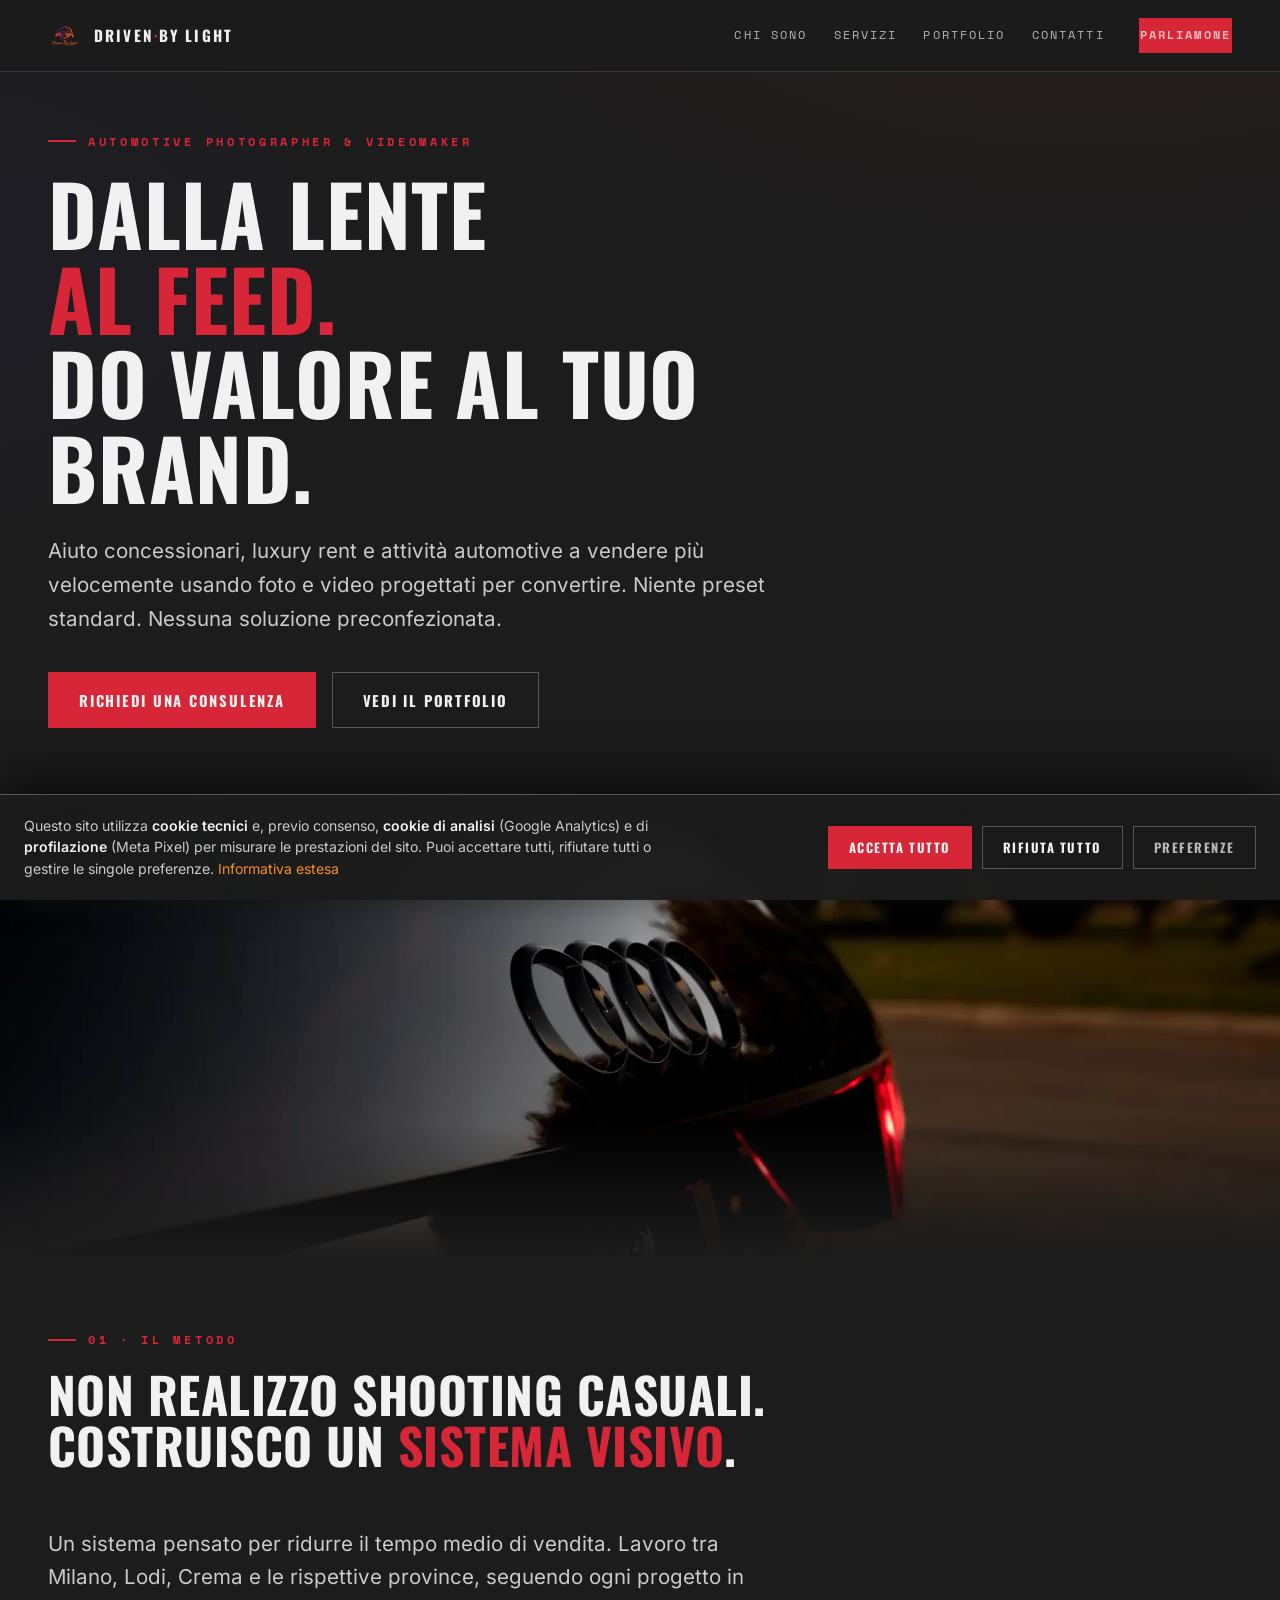
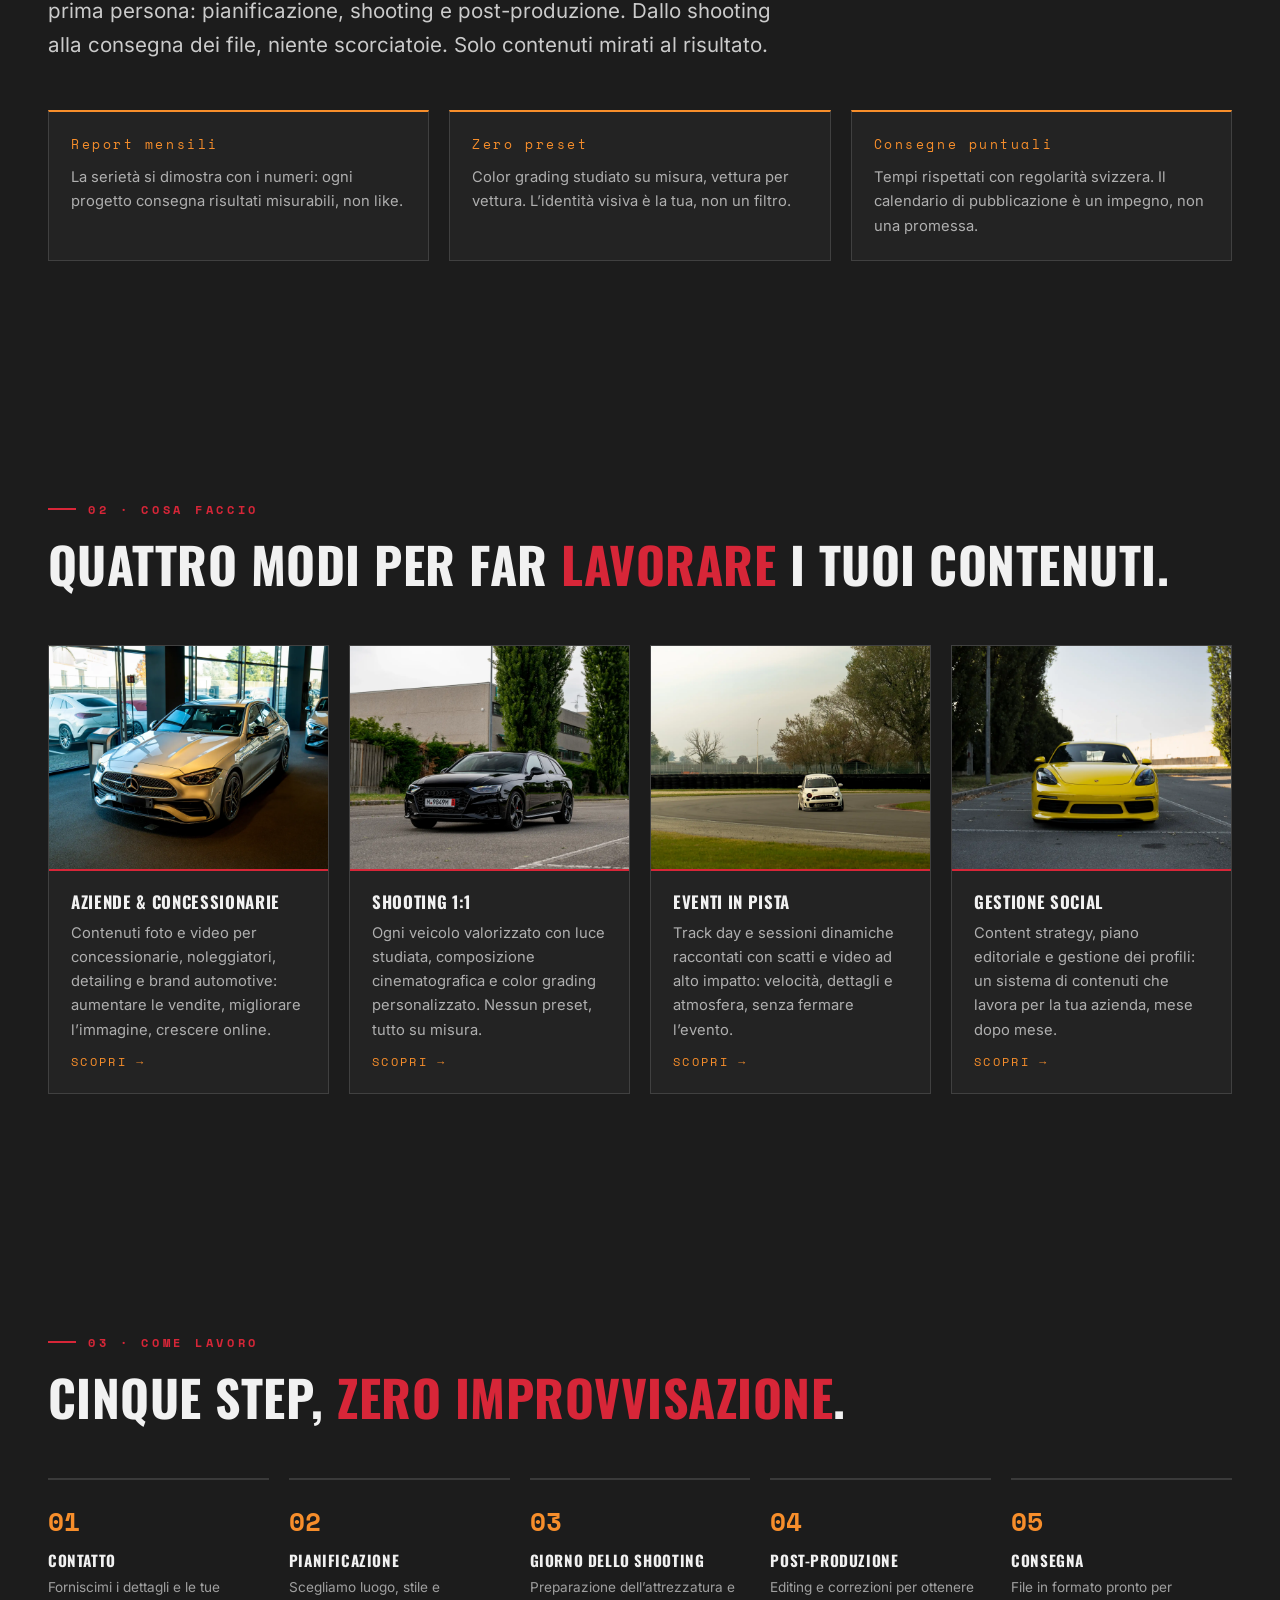
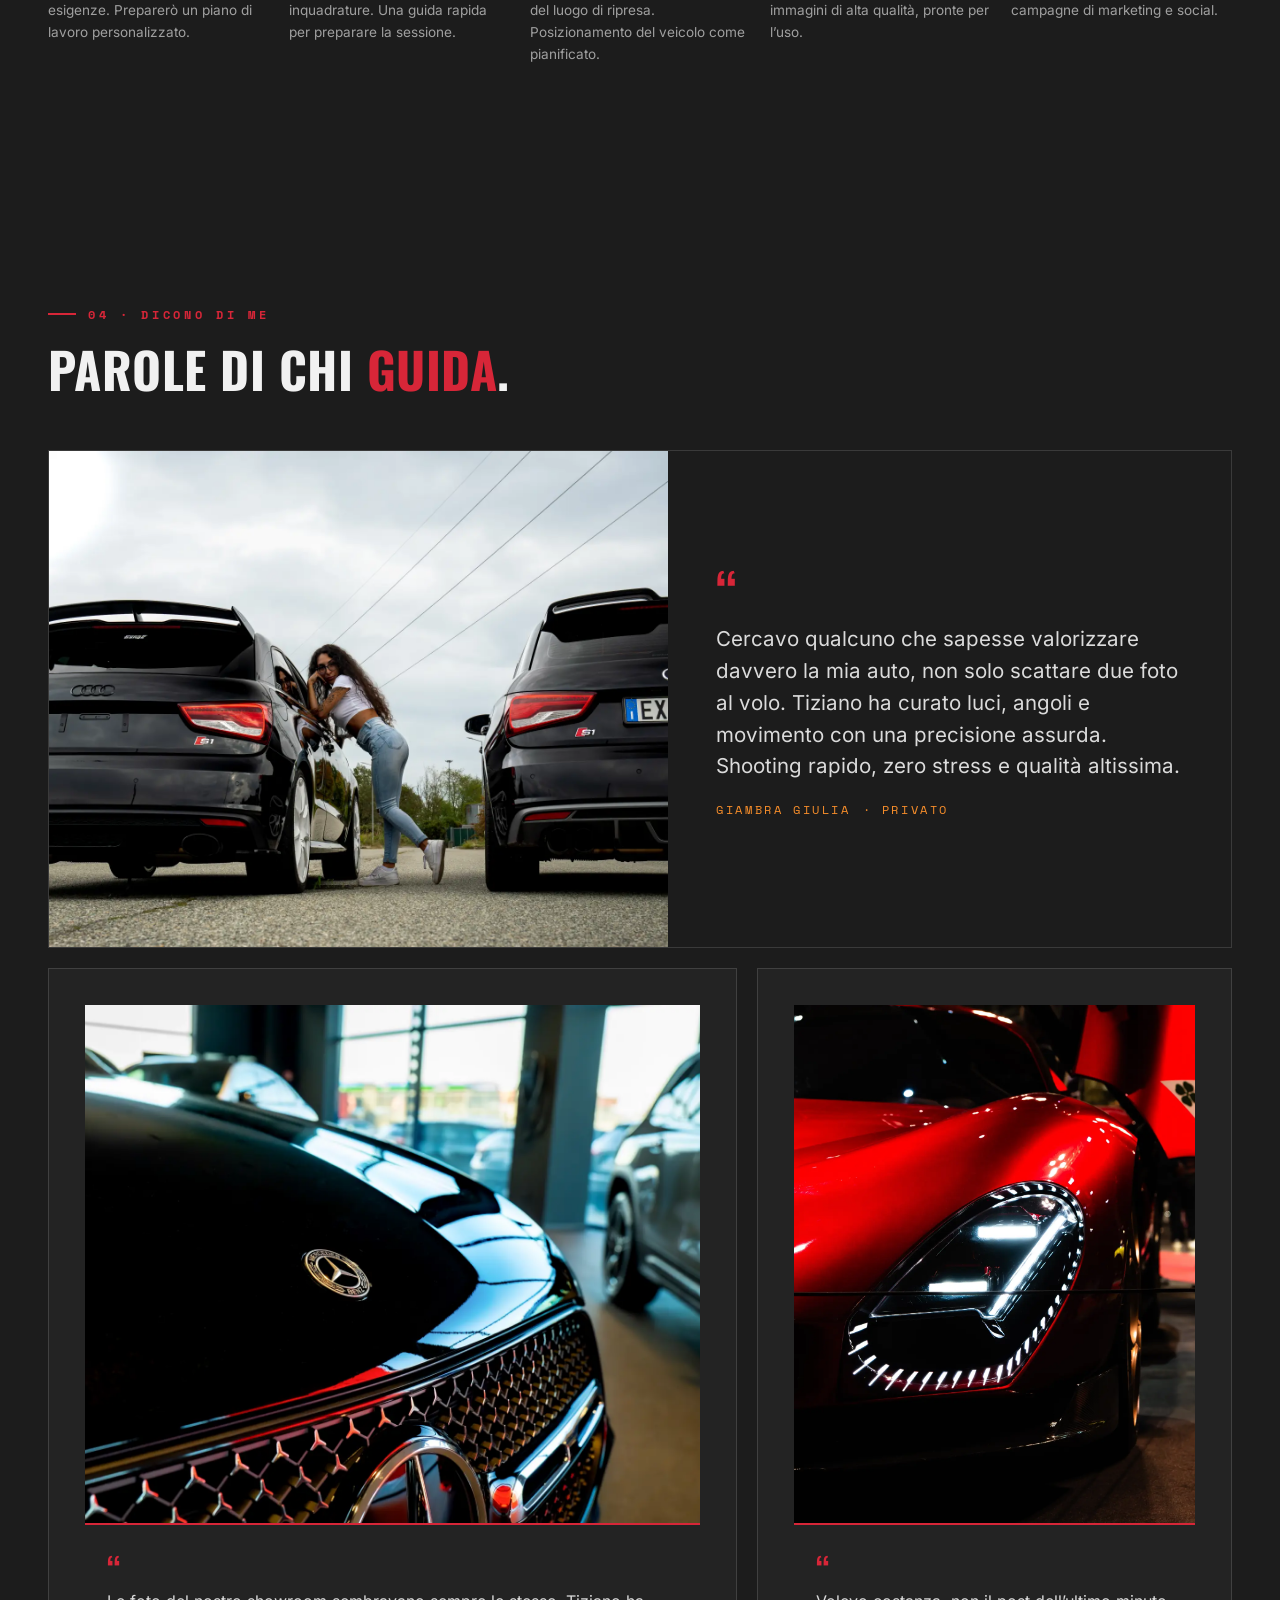
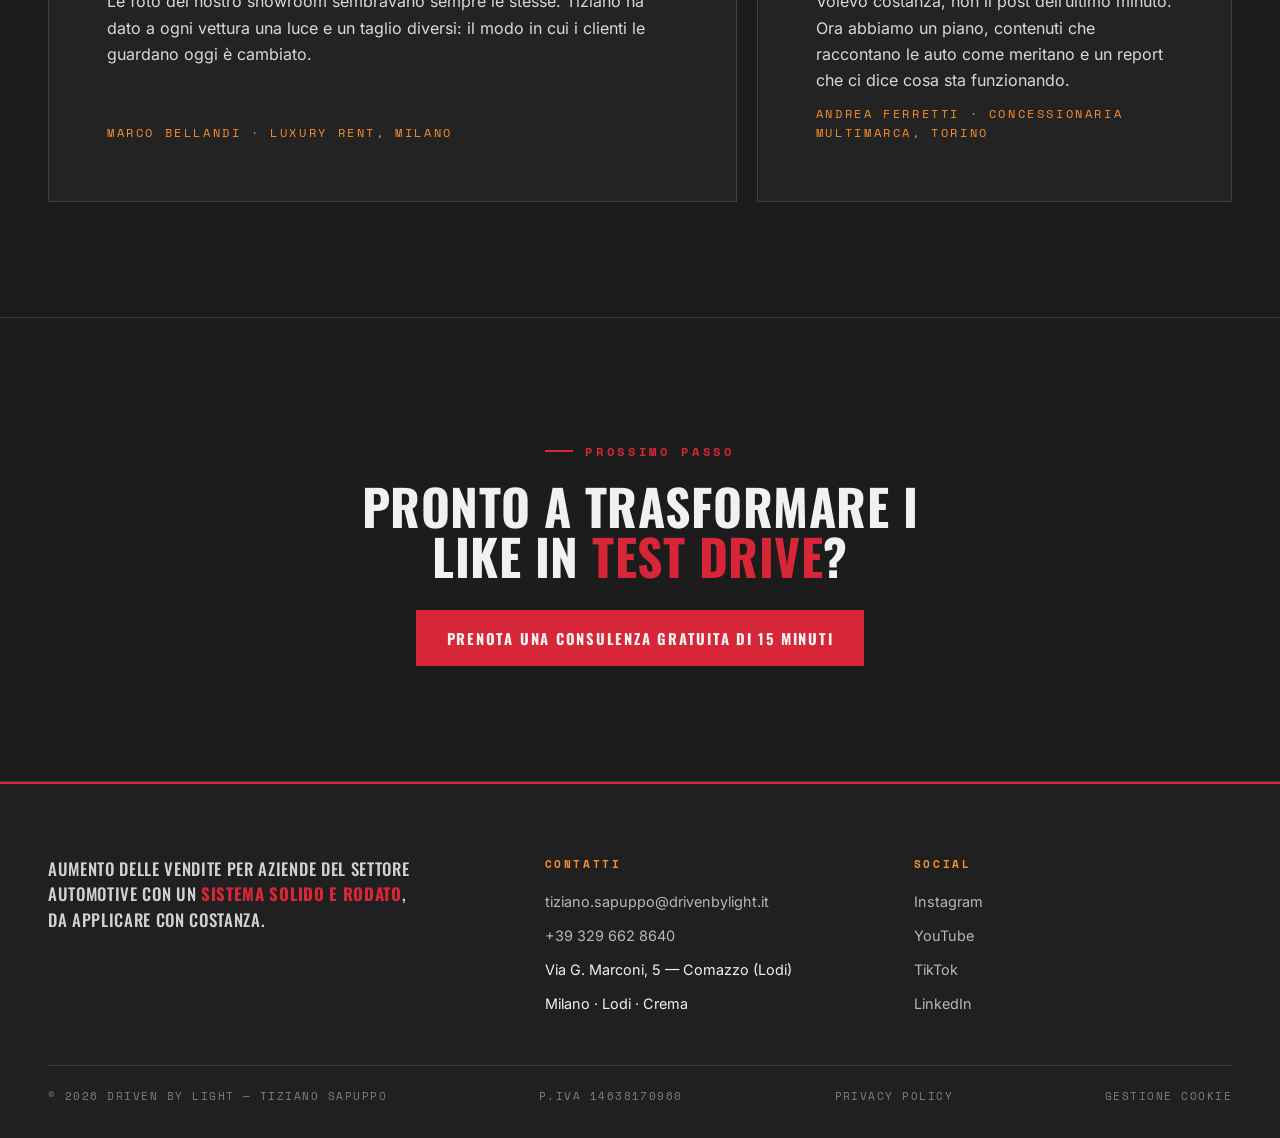
==== commit e8446ad6: "Testimonial Home: sostituite foto 2 e 3 (Mercedes showroom + faretto verticale), etichetta · Privato" ====
--- a/index.html
+++ b/index.html
@@ -29,7 +29,7 @@
         fbq('init', '2071840930364087');
         fbq('track', 'PageView');
       };
-    </script><link rel="stylesheet" href="/_astro/Layout.CZpITLM9.css"></head><body><header class="site-header"><div class="container"><a href="/" class="brand" aria-label="Driven By Light — home"><img src="/_astro/logo.C9jMmVN8.png" alt="Logo Driven By Light" width="34" height="34"><span>Driven<span class="dot">·</span>By Light</span></a><nav class="site-nav" aria-label="Navigazione principale"><a href="/chi-sono/">Chi sono</a><a href="/servizi/">Servizi</a><a href="/portfolio/">Portfolio</a><a href="/contatti/">Contatti</a><a href="/contatti/" class="cta cta-sm nav-cta">Parliamone</a></nav><button class="nav-toggle" id="nav-toggle" aria-expanded="false" aria-controls="mobile-nav" aria-label="Apri il menu di navigazione"><span></span><span></span><span></span></button></div><nav class="mobile-nav" id="mobile-nav" aria-label="Navigazione mobile"><a href="/chi-sono/">Chi sono</a><a href="/servizi/">Servizi</a><a href="/portfolio/">Portfolio</a><a href="/contatti/">Contatti</a><a href="/contatti/" class="cta cta-sm">Parliamone</a></nav></header><main><section class="hero"><div class="container"><p class="eyebrow reveal">Automotive Photographer &amp; Videomaker</p><h1 class="reveal" data-delay="1">Dalla lente<br><span class="accent-rosso">al feed.</span><br>Do valore al tuo brand.</h1><p class="lead reveal" data-delay="2">Aiuto concessionari, luxury rent e attività automotive a vendere più velocemente usando foto e video progettati per convertire. Niente preset standard. Nessuna soluzione preconfezionata.</p><div class="hero-cta reveal" data-delay="3"><a class="cta" href="/contatti/">Richiedi una consulenza</a><a class="cta-ghost" href="/portfolio/">Vedi il portfolio</a></div></div><div class="hero-media reveal"><img src="/_astro/hero.8y5uuQoj_Z1xCsTE.webp" alt="Vettura sportiva fotografata in luce radente al tramonto" sizes="(max-width: 1280px) 100vw, 1280px" loading="lazy" decoding="async" width="2000" height="1600"></div></section><section class="section-tight"><div class="container"><div class="section-head reveal"><p class="eyebrow">01 · Il metodo</p><h2>Non realizzo shooting casuali.<br>Costruisco un <span class="accent-rosso">sistema visivo</span>.</h2></div><p class="lead reveal">Un sistema pensato per ridurre il tempo medio di vendita. Lavoro tra Milano, Lodi, Crema e le rispettive province, seguendo ogni progetto in prima persona: pianificazione, shooting e post-produzione. Dallo shooting alla consegna dei file, niente scorciatoie. Solo contenuti mirati al risultato.</p><div class="grid-services grid-3 reveal" style="margin-top: 48px;"><div class="card" style="border-top: 2px solid var(--arancio);"><div class="card-body"><span class="sec-num">Report mensili</span><p>La serietà si dimostra con i numeri: ogni progetto consegna risultati misurabili, non like.</p></div></div><div class="card" style="border-top: 2px solid var(--arancio);"><div class="card-body"><span class="sec-num">Zero preset</span><p>Color grading studiato su misura, vettura per vettura. L’identità visiva è la tua, non un filtro.</p></div></div><div class="card" style="border-top: 2px solid var(--arancio);"><div class="card-body"><span class="sec-num">Consegne puntuali</span><p>Tempi rispettati con regolarità svizzera. Il calendario di pubblicazione è un impegno, non una promessa.</p></div></div></div></div></section><section><div class="container"><div class="section-head reveal"><p class="eyebrow">02 · Cosa faccio</p><h2>Quattro modi per far <span class="accent-rosso">lavorare</span> i tuoi contenuti.</h2></div><div class="grid-services"><a href="/servizi/" class="card reveal" data-delay="0"><img src="/_astro/service-1.3SKRptE6.webp" alt="Aziende &amp; Concessionarie" loading="lazy" width="3000" height="2400"><div class="card-body"><h3>Aziende &amp; Concessionarie</h3><p>Contenuti foto e video per concessionarie, noleggiatori, detailing e brand automotive: aumentare le vendite, migliorare l’immagine, crescere online.</p><span class="card-link">Scopri</span></div></a><a href="/servizi/" class="card reveal" data-delay="1"><img src="/_astro/service-2.BRBNtlEZ.webp" alt="Shooting 1:1" loading="lazy" width="3000" height="2400"><div class="card-body"><h3>Shooting 1:1</h3><p>Ogni veicolo valorizzato con luce studiata, composizione cinematografica e color grading personalizzato. Nessun preset, tutto su misura.</p><span class="card-link">Scopri</span></div></a><a href="/servizi/" class="card reveal" data-delay="2"><img src="/_astro/service-3.Bz9kobIh.webp" alt="Eventi in pista" loading="lazy" width="3000" height="2400"><div class="card-body"><h3>Eventi in pista</h3><p>Track day e sessioni dinamiche raccontati con scatti e video ad alto impatto: velocità, dettagli e atmosfera, senza fermare l’evento.</p><span class="card-link">Scopri</span></div></a><a href="/servizi/" class="card reveal" data-delay="3"><img src="/_astro/service-4.C9eExZlB.webp" alt="Gestione Social" loading="lazy" width="3000" height="2400"><div class="card-body"><h3>Gestione Social</h3><p>Content strategy, piano editoriale e gestione dei profili: un sistema di contenuti che lavora per la tua azienda, mese dopo mese.</p><span class="card-link">Scopri</span></div></a></div></div></section><section><div class="container"><div class="section-head reveal"><p class="eyebrow">03 · Come lavoro</p><h2>Cinque step, <span class="accent-rosso">zero improvvisazione</span>.</h2></div><div class="process"><div class="step reveal" data-delay="0"><h3>Contatto</h3><p>Forniscimi i dettagli e le tue esigenze. Preparerò un piano di lavoro personalizzato.</p></div><div class="step reveal" data-delay="1"><h3>Pianificazione</h3><p>Scegliamo luogo, stile e inquadrature. Una guida rapida per preparare la sessione.</p></div><div class="step reveal" data-delay="2"><h3>Giorno dello shooting</h3><p>Preparazione dell’attrezzatura e del luogo di ripresa. Posizionamento del veicolo come pianificato.</p></div><div class="step reveal" data-delay="3"><h3>Post-produzione</h3><p>Editing e correzioni per ottenere immagini di alta qualità, pronte per l’uso.</p></div><div class="step reveal" data-delay="0"><h3>Consegna</h3><p>File in formato pronto per campagne di marketing e social.</p></div></div></div></section><section><div class="container"><div class="section-head reveal"><p class="eyebrow">04 · Dicono di me</p><h2>Parole di chi <span class="accent-rosso">guida</span>.</h2></div><div class="quote-featured reveal"><img src="/_astro/testimonial-1.Ba8Y3jHE.webp" alt="Lavoro fotografico automotive" loading="lazy" width="3000" height="2400"><div class="quote-body"><span class="quote-mark">“</span><p class="quote-text">Cercavo qualcuno che sapesse valorizzare davvero la mia auto, non solo scattare due foto al volo. Tiziano ha curato luci, angoli e movimento con una precisione assurda. Shooting rapido, zero stress e qualità altissima.</p><span class="quote-author">Giambra Giulia</span></div></div><div class="grid-quotes"><div class="card reveal" data-delay="1"><img src="/_astro/testimonial-2.DqsqkopA.webp" alt="Lavoro fotografico automotive" loading="lazy" width="3000" height="2400"><div class="card-body"><span class="quote-mark" style="font-size: 2.2rem;">“</span><p style="font-size: 1rem; color: var(--grigio); opacity: 0.88; margin: 0;">Le foto del nostro showroom sembravano sempre le stesse. Tiziano ha dato a ogni vettura una luce e un taglio diversi: il modo in cui i clienti le guardano oggi è cambiato.</p><span class="quote-author">Marco Bellandi · Luxury Rent, Milano</span></div></div><div class="card reveal" data-delay="2"><img src="/_astro/testimonial-3.Bus8A1BP.webp" alt="Lavoro fotografico automotive" loading="lazy" width="3000" height="2400"><div class="card-body"><span class="quote-mark" style="font-size: 2.2rem;">“</span><p style="font-size: 1rem; color: var(--grigio); opacity: 0.88; margin: 0;">Volevo costanza, non il post dell’ultimo minuto. Ora abbiamo un piano, contenuti che raccontano le auto come meritano e un report che ci dice cosa sta funzionando.</p><span class="quote-author">Andrea Ferretti · Concessionaria multimarca, Torino</span></div></div></div></div></section><section class="cta-band"><div class="container"><p class="eyebrow reveal" style="justify-content: center;">Prossimo passo</p><h2 class="reveal" data-delay="1">Pronto a trasformare i like in <span class="accent-rosso">test drive</span>?</h2><a class="cta reveal" data-delay="2" href="/contatti/">Prenota una consulenza gratuita di 15 minuti</a></div></section></main><footer class="site-footer"><div class="container"><div class="footer-grid"><p class="footer-manifesto">Aumento delle vendite per aziende del settore automotive con un <span class="accent-rosso">sistema solido e rodato</span>, da applicare con costanza.</p><div class="footer-col"><h4>Contatti</h4><ul><li><a href="mailto:tiziano.sapuppo@drivenbylight.it">tiziano.sapuppo@drivenbylight.it</a></li><li><a href="tel:+393296628640">+39 329 662 8640</a></li><li>Via G. Marconi, 5 — Comazzo (Lodi)</li><li>Milano · Lodi · Crema</li></ul></div><div class="footer-col"><h4>Social</h4><ul><li><a href="https://www.instagram.com/drivenbylight.st/" rel="noopener" target="_blank">Instagram</a></li><li><a href="https://www.youtube.com/channel/UCt2hIOt5hIjF9iLEe1BOfLw" rel="noopener" target="_blank">YouTube</a></li><li><a href="https://www.tiktok.com/@tsdrivenbylight" rel="noopener" target="_blank">TikTok</a></li><li><a href="https://www.linkedin.com/in/tiziano-sapuppo/" rel="noopener" target="_blank">LinkedIn</a></li></ul></div></div><div class="footer-base"><span>© 2026 Driven By Light — Tiziano Sapuppo</span><span>P.IVA 14638170960</span><a href="/privacy/">Privacy Policy</a><button type="button" class="cookie-management-link-footer">Gestione Cookie</button></div></div></footer><!-- Banner consenso (primo accesso) --><div id="cookie-banner" class="cookie-banner" hidden><div class="cookie-banner-inner"><p class="cookie-banner-text">Questo sito utilizza <strong>cookie tecnici</strong> e, previo consenso, <strong>cookie di analisi</strong> (Google&nbsp;Analytics) e di <strong>profilazione</strong> (Meta&nbsp;Pixel) per misurare le prestazioni del sito. Puoi accettare tutti, rifiutare tutti o gestire le singole preferenze. <a href="/privacy/">Informativa estesa</a></p><div class="cookie-banner-actions"><button type="button" class="cta cta-sm cookie-btn-accept">Accetta tutto</button><button type="button" class="cta-ghost cta-sm cookie-btn-reject">Rifiuta tutto</button><button type="button" class="cookie-btn-prefs">Preferenze</button></div></div></div><!-- Pannello gestione cookie (come nel vecchio sito) --><div class="cookie-management-overlay" id="cookie-overlay"></div><div class="cookie-management-panel" id="cookie-panel" role="dialog" aria-modal="true" aria-labelledby="cookie-panel-title"><div class="cookie-management-header"><h2 id="cookie-panel-title">Gestione Cookie</h2><button type="button" class="cookie-management-close" aria-label="Chiudi">&times;</button></div><div class="cookie-management-body"><p class="cookie-management-intro">Qui puoi personalizzare l'utilizzo dei cookie. Le tue scelte verranno applicate su tutti i dispositivi su cui visiti questo sito.</p><div class="cookie-management-category"><div class="cookie-management-category-head"><span class="cookie-management-category-title">Cookie tecnici</span><input type="checkbox" id="mgmt-technical" checked disabled aria-label="Cookie tecnici sempre attivi"></div><p class="cookie-management-category-desc">Necessari al funzionamento del sito: navigazione, sessione e sicurezza. Non sono disattivabili.</p></div><div class="cookie-management-category"><div class="cookie-management-category-head"><span class="cookie-management-category-title">Cookie statistiche</span><input type="checkbox" id="mgmt-statistics" aria-label="Attiva cookie statistiche"></div><p class="cookie-management-category-desc">Google Analytics misura in forma aggregata come viene utilizzato il sito, aiutandoci a migliorarne contenuti e prestazioni.</p></div><div class="cookie-management-category"><div class="cookie-management-category-head"><span class="cookie-management-category-title">Cookie marketing</span><input type="checkbox" id="mgmt-marketing" aria-label="Attiva cookie marketing"></div><p class="cookie-management-category-desc">Il Meta Pixel consente di misurare l'efficacia delle inserzioni su Facebook e Instagram e di raggiungere utenti interessati ai servizi fotografici.</p></div><div class="cookie-management-category"><div class="cookie-management-category-head"><span class="cookie-management-category-title">Cookie di funzionalità</span><input type="checkbox" id="mgmt-functionalities" aria-label="Attiva cookie di funzionalità"></div><p class="cookie-management-category-desc">Abilita servizi di terze parti come video e mappe incorporate nelle pagine.</p></div></div><div class="cookie-management-footer"><button type="button" id="mgmt-save" class="cta cta-sm">Salva Preferenze</button><button type="button" id="mgmt-reset" class="cookie-management-reset">Reimposta Tutto</button></div></div><script>
+    </script><link rel="stylesheet" href="/_astro/Layout.BJWlYF6Z.css"></head><body><header class="site-header"><div class="container"><a href="/" class="brand" aria-label="Driven By Light — home"><img src="/_astro/logo.C9jMmVN8.png" alt="Logo Driven By Light" width="34" height="34"><span>Driven<span class="dot">·</span>By Light</span></a><nav class="site-nav" aria-label="Navigazione principale"><a href="/chi-sono/">Chi sono</a><a href="/servizi/">Servizi</a><a href="/portfolio/">Portfolio</a><a href="/contatti/">Contatti</a><a href="/contatti/" class="cta cta-sm nav-cta">Parliamone</a></nav><button class="nav-toggle" id="nav-toggle" aria-expanded="false" aria-controls="mobile-nav" aria-label="Apri il menu di navigazione"><span></span><span></span><span></span></button></div><nav class="mobile-nav" id="mobile-nav" aria-label="Navigazione mobile"><a href="/chi-sono/">Chi sono</a><a href="/servizi/">Servizi</a><a href="/portfolio/">Portfolio</a><a href="/contatti/">Contatti</a><a href="/contatti/" class="cta cta-sm">Parliamone</a></nav></header><main><section class="hero"><div class="container"><p class="eyebrow reveal">Automotive Photographer &amp; Videomaker</p><h1 class="reveal" data-delay="1">Dalla lente<br><span class="accent-rosso">al feed.</span><br>Do valore al tuo brand.</h1><p class="lead reveal" data-delay="2">Aiuto concessionari, luxury rent e attività automotive a vendere più velocemente usando foto e video progettati per convertire. Niente preset standard. Nessuna soluzione preconfezionata.</p><div class="hero-cta reveal" data-delay="3"><a class="cta" href="/contatti/">Richiedi una consulenza</a><a class="cta-ghost" href="/portfolio/">Vedi il portfolio</a></div></div><div class="hero-media reveal"><img src="/_astro/hero.8y5uuQoj_Z1xCsTE.webp" alt="Vettura sportiva fotografata in luce radente al tramonto" sizes="(max-width: 1280px) 100vw, 1280px" loading="lazy" decoding="async" width="2000" height="1600"></div></section><section class="section-tight"><div class="container"><div class="section-head reveal"><p class="eyebrow">01 · Il metodo</p><h2>Non realizzo shooting casuali.<br>Costruisco un <span class="accent-rosso">sistema visivo</span>.</h2></div><p class="lead reveal">Un sistema pensato per ridurre il tempo medio di vendita. Lavoro tra Milano, Lodi, Crema e le rispettive province, seguendo ogni progetto in prima persona: pianificazione, shooting e post-produzione. Dallo shooting alla consegna dei file, niente scorciatoie. Solo contenuti mirati al risultato.</p><div class="grid-services grid-3 reveal" style="margin-top: 48px;"><div class="card" style="border-top: 2px solid var(--arancio);"><div class="card-body"><span class="sec-num">Report mensili</span><p>La serietà si dimostra con i numeri: ogni progetto consegna risultati misurabili, non like.</p></div></div><div class="card" style="border-top: 2px solid var(--arancio);"><div class="card-body"><span class="sec-num">Zero preset</span><p>Color grading studiato su misura, vettura per vettura. L’identità visiva è la tua, non un filtro.</p></div></div><div class="card" style="border-top: 2px solid var(--arancio);"><div class="card-body"><span class="sec-num">Consegne puntuali</span><p>Tempi rispettati con regolarità svizzera. Il calendario di pubblicazione è un impegno, non una promessa.</p></div></div></div></div></section><section><div class="container"><div class="section-head reveal"><p class="eyebrow">02 · Cosa faccio</p><h2>Quattro modi per far <span class="accent-rosso">lavorare</span> i tuoi contenuti.</h2></div><div class="grid-services"><a href="/servizi/" class="card reveal" data-delay="0"><img src="/_astro/service-1.3SKRptE6.webp" alt="Aziende &amp; Concessionarie" loading="lazy" width="3000" height="2400"><div class="card-body"><h3>Aziende &amp; Concessionarie</h3><p>Contenuti foto e video per concessionarie, noleggiatori, detailing e brand automotive: aumentare le vendite, migliorare l’immagine, crescere online.</p><span class="card-link">Scopri</span></div></a><a href="/servizi/" class="card reveal" data-delay="1"><img src="/_astro/service-2.BRBNtlEZ.webp" alt="Shooting 1:1" loading="lazy" width="3000" height="2400"><div class="card-body"><h3>Shooting 1:1</h3><p>Ogni veicolo valorizzato con luce studiata, composizione cinematografica e color grading personalizzato. Nessun preset, tutto su misura.</p><span class="card-link">Scopri</span></div></a><a href="/servizi/" class="card reveal" data-delay="2"><img src="/_astro/service-3.Bz9kobIh.webp" alt="Eventi in pista" loading="lazy" width="3000" height="2400"><div class="card-body"><h3>Eventi in pista</h3><p>Track day e sessioni dinamiche raccontati con scatti e video ad alto impatto: velocità, dettagli e atmosfera, senza fermare l’evento.</p><span class="card-link">Scopri</span></div></a><a href="/servizi/" class="card reveal" data-delay="3"><img src="/_astro/service-4.C9eExZlB.webp" alt="Gestione Social" loading="lazy" width="3000" height="2400"><div class="card-body"><h3>Gestione Social</h3><p>Content strategy, piano editoriale e gestione dei profili: un sistema di contenuti che lavora per la tua azienda, mese dopo mese.</p><span class="card-link">Scopri</span></div></a></div></div></section><section><div class="container"><div class="section-head reveal"><p class="eyebrow">03 · Come lavoro</p><h2>Cinque step, <span class="accent-rosso">zero improvvisazione</span>.</h2></div><div class="process"><div class="step reveal" data-delay="0"><h3>Contatto</h3><p>Forniscimi i dettagli e le tue esigenze. Preparerò un piano di lavoro personalizzato.</p></div><div class="step reveal" data-delay="1"><h3>Pianificazione</h3><p>Scegliamo luogo, stile e inquadrature. Una guida rapida per preparare la sessione.</p></div><div class="step reveal" data-delay="2"><h3>Giorno dello shooting</h3><p>Preparazione dell’attrezzatura e del luogo di ripresa. Posizionamento del veicolo come pianificato.</p></div><div class="step reveal" data-delay="3"><h3>Post-produzione</h3><p>Editing e correzioni per ottenere immagini di alta qualità, pronte per l’uso.</p></div><div class="step reveal" data-delay="0"><h3>Consegna</h3><p>File in formato pronto per campagne di marketing e social.</p></div></div></div></section><section><div class="container"><div class="section-head reveal"><p class="eyebrow">04 · Dicono di me</p><h2>Parole di chi <span class="accent-rosso">guida</span>.</h2></div><div class="quote-featured reveal"><img src="/_astro/testimonial-1.Ba8Y3jHE.webp" alt="Giambra Giulia tra due Audi A3 Sedan durante lo shooting" loading="lazy" width="1400" height="1120"><div class="quote-body"><span class="quote-mark">“</span><p class="quote-text">Cercavo qualcuno che sapesse valorizzare davvero la mia auto, non solo scattare due foto al volo. Tiziano ha curato luci, angoli e movimento con una precisione assurda. Shooting rapido, zero stress e qualità altissima.</p><span class="quote-author">Giambra Giulia<span class="quote-role">· Privato</span></span></div></div><div class="grid-quotes"><div class="card reveal" data-delay="1"><img src="/_astro/testimonial-2.DCAYYD4n.webp" alt="Dettaglio del cofano e della griglia di una Mercedes in showroom" loading="lazy" width="1400" height="1120"><div class="card-body"><span class="quote-mark" style="font-size: 2.2rem;">“</span><p>Le foto del nostro showroom sembravano sempre le stesse. Tiziano ha dato a ogni vettura una luce e un taglio diversi: il modo in cui i clienti le guardano oggi è cambiato.</p><span class="quote-author">Marco Bellandi · Luxury Rent, Milano</span></div></div><div class="card reveal card--portrait" data-delay="2"><img src="/_astro/testimonial-3.FO_5QiqE.webp" alt="Faretto anteriore di una sportiva rossa ripreso in fiera" loading="lazy" width="1400" height="1687"><div class="card-body"><span class="quote-mark" style="font-size: 2.2rem;">“</span><p>Volevo costanza, non il post dell’ultimo minuto. Ora abbiamo un piano, contenuti che raccontano le auto come meritano e un report che ci dice cosa sta funzionando.</p><span class="quote-author">Andrea Ferretti · Concessionaria multimarca, Torino</span></div></div></div></div></section><section class="cta-band"><div class="container"><p class="eyebrow reveal" style="justify-content: center;">Prossimo passo</p><h2 class="reveal" data-delay="1">Pronto a trasformare i like in <span class="accent-rosso">test drive</span>?</h2><a class="cta reveal" data-delay="2" href="/contatti/">Prenota una consulenza gratuita di 15 minuti</a></div></section></main><footer class="site-footer"><div class="container"><div class="footer-grid"><p class="footer-manifesto">Aumento delle vendite per aziende del settore automotive con un <span class="accent-rosso">sistema solido e rodato</span>, da applicare con costanza.</p><div class="footer-col"><h4>Contatti</h4><ul><li><a href="mailto:tiziano.sapuppo@drivenbylight.it">tiziano.sapuppo@drivenbylight.it</a></li><li><a href="tel:+393296628640">+39 329 662 8640</a></li><li>Via G. Marconi, 5 — Comazzo (Lodi)</li><li>Milano · Lodi · Crema</li></ul></div><div class="footer-col"><h4>Social</h4><ul><li><a href="https://www.instagram.com/drivenbylight.st/" rel="noopener" target="_blank">Instagram</a></li><li><a href="https://www.youtube.com/channel/UCt2hIOt5hIjF9iLEe1BOfLw" rel="noopener" target="_blank">YouTube</a></li><li><a href="https://www.tiktok.com/@tsdrivenbylight" rel="noopener" target="_blank">TikTok</a></li><li><a href="https://www.linkedin.com/in/tiziano-sapuppo/" rel="noopener" target="_blank">LinkedIn</a></li></ul></div></div><div class="footer-base"><span>© 2026 Driven By Light — Tiziano Sapuppo</span><span>P.IVA 14638170960</span><a href="/privacy/">Privacy Policy</a><button type="button" class="cookie-management-link-footer">Gestione Cookie</button></div></div></footer><!-- Banner consenso (primo accesso) --><div id="cookie-banner" class="cookie-banner" hidden><div class="cookie-banner-inner"><p class="cookie-banner-text">Questo sito utilizza <strong>cookie tecnici</strong> e, previo consenso, <strong>cookie di analisi</strong> (Google&nbsp;Analytics) e di <strong>profilazione</strong> (Meta&nbsp;Pixel) per misurare le prestazioni del sito. Puoi accettare tutti, rifiutare tutti o gestire le singole preferenze. <a href="/privacy/">Informativa estesa</a></p><div class="cookie-banner-actions"><button type="button" class="cta cta-sm cookie-btn-accept">Accetta tutto</button><button type="button" class="cta-ghost cta-sm cookie-btn-reject">Rifiuta tutto</button><button type="button" class="cookie-btn-prefs">Preferenze</button></div></div></div><!-- Pannello gestione cookie (come nel vecchio sito) --><div class="cookie-management-overlay" id="cookie-overlay"></div><div class="cookie-management-panel" id="cookie-panel" role="dialog" aria-modal="true" aria-labelledby="cookie-panel-title"><div class="cookie-management-header"><h2 id="cookie-panel-title">Gestione Cookie</h2><button type="button" class="cookie-management-close" aria-label="Chiudi">&times;</button></div><div class="cookie-management-body"><p class="cookie-management-intro">Qui puoi personalizzare l'utilizzo dei cookie. Le tue scelte verranno applicate su tutti i dispositivi su cui visiti questo sito.</p><div class="cookie-management-category"><div class="cookie-management-category-head"><span class="cookie-management-category-title">Cookie tecnici</span><input type="checkbox" id="mgmt-technical" checked disabled aria-label="Cookie tecnici sempre attivi"></div><p class="cookie-management-category-desc">Necessari al funzionamento del sito: navigazione, sessione e sicurezza. Non sono disattivabili.</p></div><div class="cookie-management-category"><div class="cookie-management-category-head"><span class="cookie-management-category-title">Cookie statistiche</span><input type="checkbox" id="mgmt-statistics" aria-label="Attiva cookie statistiche"></div><p class="cookie-management-category-desc">Google Analytics misura in forma aggregata come viene utilizzato il sito, aiutandoci a migliorarne contenuti e prestazioni.</p></div><div class="cookie-management-category"><div class="cookie-management-category-head"><span class="cookie-management-category-title">Cookie marketing</span><input type="checkbox" id="mgmt-marketing" aria-label="Attiva cookie marketing"></div><p class="cookie-management-category-desc">Il Meta Pixel consente di misurare l'efficacia delle inserzioni su Facebook e Instagram e di raggiungere utenti interessati ai servizi fotografici.</p></div><div class="cookie-management-category"><div class="cookie-management-category-head"><span class="cookie-management-category-title">Cookie di funzionalità</span><input type="checkbox" id="mgmt-functionalities" aria-label="Attiva cookie di funzionalità"></div><p class="cookie-management-category-desc">Abilita servizi di terze parti come video e mappe incorporate nelle pagine.</p></div></div><div class="cookie-management-footer"><button type="button" id="mgmt-save" class="cta cta-sm">Salva Preferenze</button><button type="button" id="mgmt-reset" class="cookie-management-reset">Reimposta Tutto</button></div></div><script>
 (function () {
   'use strict';
 
--- a/_astro/Layout.BJWlYF6Z.css
+++ b/_astro/Layout.BJWlYF6Z.css
@@ -0,0 +1 @@
+:root{--rosso:#d72638;--arancio:#f78e2b;--viola:#6e44ff;--nero:#1c1c1c;--grigio:#f1f1f1;--linea:#f1f1f124;--linea-forte:#f1f1f147;--velo-nero:#1c1c1cd1;--glow-rosso:#d7263859;--glow-viola:#6e44ff47;--font-display:"Oswald", "Arial Narrow", sans-serif;--font-body:"Inter", sans-serif;--font-mono:"Space Mono", monospace;--container:1280px;--header-h:72px}*{box-sizing:border-box}html{scroll-behavior:smooth}body{background:var(--nero);color:var(--grigio);font-family:var(--font-body);-webkit-font-smoothing:antialiased;background-image:radial-gradient(1200px 600px at 85% -10%,#d7263812,#0000 60%),radial-gradient(900px 500px at -10% 30%,#6e44ff0d,#0000 60%);background-attachment:fixed;margin:0;font-size:16px;line-height:1.65}::selection{background:var(--rosso);color:var(--grigio)}img{max-width:100%;display:block}a{color:inherit;text-decoration:none}.container{width:100%;max-width:var(--container);margin-inline:auto;padding-inline:clamp(20px,5vw,48px)}h1,h2,h3{font-family:var(--font-display);text-transform:uppercase;letter-spacing:.01em;margin:0;font-weight:700;line-height:1.02}h1{font-size:clamp(2.6rem,6.5vw,5.2rem)}h2{font-size:clamp(1.9rem,4vw,3.1rem)}h3{letter-spacing:.04em;font-size:clamp(1.15rem,2vw,1.5rem)}p{margin:0 0 1em}.accent-rosso{color:var(--rosso)}.accent-arancio{color:var(--arancio)}.eyebrow{font-family:var(--font-mono);text-transform:uppercase;letter-spacing:.32em;color:var(--rosso);align-items:center;gap:12px;margin-bottom:20px;font-size:.72rem;font-weight:700;display:inline-flex}.eyebrow:before{content:"";background:var(--rosso);width:28px;height:2px}.sec-num{font-family:var(--font-mono);color:var(--arancio);letter-spacing:.2em;font-size:.8rem}.lead{color:#f1f1f1d1;max-width:56ch;font-size:clamp(1.05rem,1.6vw,1.3rem)}.muted{color:#f1f1f19e}section{padding-block:clamp(64px,9vw,120px)}.section-tight{padding-top:clamp(32px,4vw,56px)}.section-head{margin-bottom:clamp(32px,5vw,56px)}.rule{border:0;border-top:1px solid var(--linea);margin:0}.site-header{height:var(--header-h);z-index:50;backdrop-filter:blur(14px);border-bottom:1px solid var(--linea);background:#1c1c1cd1;align-items:center;display:flex;position:fixed;inset:0 0 auto}.site-header .container{align-items:center;gap:28px;display:flex}.brand{font-family:var(--font-display);text-transform:uppercase;letter-spacing:.14em;align-items:center;gap:12px;font-size:.95rem;font-weight:700;display:flex}.brand img{width:34px;height:34px}.brand .dot{color:var(--rosso)}.site-nav{align-items:center;gap:26px;margin-left:auto;display:flex}.site-nav a{font-family:var(--font-mono);text-transform:uppercase;letter-spacing:.18em;color:#f1f1f1b8;border-bottom:2px solid #0000;padding:6px 0;font-size:.74rem;transition:color .25s,border-color .25s}.site-nav a:hover{color:var(--grigio)}.site-nav a[aria-current=page]{color:var(--grigio);border-bottom-color:var(--rosso)}.nav-cta{margin-left:8px}.nav-toggle,.mobile-nav{display:none}@media (width<=860px){.nav-toggle{border:1px solid var(--linea);cursor:pointer;background:0 0;border-radius:4px;flex-direction:column;justify-content:center;gap:5px;width:44px;height:44px;margin-left:auto;padding:11px;display:flex}.nav-toggle span{background:var(--grigio);width:100%;height:2px;transition:transform .3s,opacity .3s;display:block}.nav-toggle.open span:first-child{transform:translateY(7px)rotate(45deg)}.nav-toggle.open span:nth-child(2){opacity:0}.nav-toggle.open span:nth-child(3){transform:translateY(-7px)rotate(-45deg)}.mobile-nav{top:var(--header-h);z-index:49;backdrop-filter:blur(14px);border-bottom:1px solid var(--linea);transform:translateY(calc(-100% - var(--header-h)));visibility:hidden;background:#181818fa;flex-direction:column;padding:8px clamp(20px,5vw,48px) 24px;transition:transform .35s cubic-bezier(.2,.6,.2,1),visibility .35s;display:flex;position:fixed;left:0;right:0;box-shadow:0 24px 48px #00000080}.mobile-nav.open{visibility:visible;transform:none}.mobile-nav a{font-family:var(--font-mono);text-transform:uppercase;letter-spacing:.18em;color:#f1f1f1cc;border-bottom:1px solid var(--linea);padding:15px 4px;font-size:.8rem}.mobile-nav a[aria-current=page]{color:var(--rosso)}.mobile-nav .cta{text-align:center;border-bottom:none;margin-top:18px;padding:14px 20px}}.cta{font-family:var(--font-display);text-transform:uppercase;letter-spacing:.12em;background:var(--rosso);color:var(--grigio);border:1px solid var(--rosso);padding:15px 30px;font-size:.92rem;font-weight:700;transition:background .25s,color .25s,border-color .25s,transform .25s;display:inline-block}.cta:hover{background:var(--arancio);border-color:var(--arancio);color:var(--nero);transform:translateY(-2px)}.cta-ghost{font-family:var(--font-display);text-transform:uppercase;letter-spacing:.12em;border:1px solid var(--linea-forte);color:var(--grigio);background:0 0;padding:15px 30px;font-size:.92rem;font-weight:700;transition:border-color .25s,box-shadow .25s,transform .25s;display:inline-block}.cta-ghost:hover{border-color:var(--viola);box-shadow:0 0 24px var(--glow-viola);transform:translateY(-2px)}.cta-sm{padding:11px 20px;font-size:.8rem}.hero{padding-top:calc(var(--header-h) + clamp(28px, 4vw, 56px));padding-bottom:0}.hero h1{max-width:16ch}.hero .lead{margin-top:24px}.hero-cta{flex-wrap:wrap;gap:16px;margin-top:36px;display:flex}.hero-media{margin-top:clamp(28px,4vw,48px);position:relative}.hero-media img{object-fit:cover;object-position:center;width:100%;height:clamp(420px,55vh,640px)}.hero-media:after{content:"";background:linear-gradient(to top, var(--nero) 2%, transparent 30%);pointer-events:none;position:absolute;inset:0}.hero-media:before{content:"";background:linear-gradient(to bottom, var(--nero) 2%, transparent 30%);pointer-events:none;z-index:1;position:absolute;inset:0}.grid-services{grid-template-columns:repeat(4,1fr);gap:20px;display:grid}.grid-3{grid-template-columns:repeat(3,1fr)}.card{border:1px solid var(--linea);background:#f1f1f108;flex-direction:column;transition:border-color .3s,box-shadow .3s,transform .3s;display:flex}.card:hover{border-color:var(--viola);box-shadow:0 10px 40px var(--glow-viola);transform:translateY(-4px)}.card img{border-bottom:2px solid var(--rosso);width:100%;height:auto}.card-body{flex-direction:column;flex:1;gap:10px;padding:22px;display:flex}.card-body h3{font-size:1.05rem}.card-body p{color:#f1f1f1ad;margin:0;font-size:.92rem}.card-link{font-family:var(--font-mono);letter-spacing:.2em;text-transform:uppercase;color:var(--arancio);margin-top:auto;font-size:.72rem}.card-link:after{content:" →"}.process{counter-reset:step;grid-template-columns:repeat(5,1fr);gap:20px;display:grid}.step{border-top:2px solid var(--linea);padding-top:20px;position:relative}.step:before{content:counter(step, decimal-leading-zero);counter-increment:step;font-family:var(--font-mono);color:var(--arancio);margin-bottom:10px;font-size:1.6rem;font-weight:700;display:block}.step h3{margin-bottom:8px;font-size:.95rem}.step p{color:#f1f1f19e;margin:0;font-size:.85rem}.quote-featured{border:1px solid var(--linea);grid-template-columns:1.1fr 1fr;gap:0;margin-bottom:20px;transition:border-color .3s,box-shadow .3s,transform .3s;display:grid}.quote-featured:hover{border-color:var(--viola);box-shadow:0 10px 40px var(--glow-viola);transform:translateY(-4px)}.quote-featured img{width:100%;height:auto}.quote-featured .quote-body{flex-direction:column;justify-content:center;gap:18px;padding:clamp(28px,4vw,48px);display:flex}.quote-mark{font-family:var(--font-display);color:var(--rosso);font-size:3.4rem;line-height:.5}.quote-text{color:#f1f1f1e6;margin:0;font-size:clamp(1.05rem,1.6vw,1.35rem);line-height:1.55}.quote-author{font-family:var(--font-mono);letter-spacing:.22em;text-transform:uppercase;color:var(--arancio);font-size:.74rem}.quote-role{color:var(--arancio);margin-left:12px}.grid-quotes{grid-template-columns:1.45fr 1fr;gap:20px;display:grid}.grid-quotes .card{gap:14px;padding:clamp(24px,3vw,36px)}.grid-quotes .card img{border-bottom:2px solid var(--rosso);object-fit:cover;object-position:center;height:clamp(360px,42vw,520px)}.grid-quotes .card--portrait img{object-position:35% 50%}.grid-quotes .card-body .quote-author{margin-top:auto}.grid-quotes .card-body p{color:var(--grigio);opacity:.88;margin:0;font-size:1rem}.service-block{border-bottom:1px solid var(--linea);grid-template-columns:1fr 1fr;align-items:center;gap:clamp(28px,5vw,64px);padding-block:clamp(36px,5vw,64px);display:grid}.service-block:last-of-type{border-bottom:0}.service-block.flip .service-media{order:2}.service-media{position:relative}.service-media img{border-top:2px solid var(--rosso);width:100%;height:auto}.service-copy .sec-num{margin-bottom:12px;display:block}.service-copy h2{margin-bottom:16px;font-size:clamp(1.5rem,3vw,2.3rem)}.service-copy p{color:#f1f1f1c7;max-width:52ch}.portrait-grid{grid-template-columns:.9fr 1.1fr;align-items:start;gap:clamp(28px,5vw,64px);display:grid}.portrait-grid img{border-top:2px solid var(--rosso);width:100%;height:auto}.portrait-grid p{color:#f1f1f1d1;max-width:56ch;font-size:1rem;line-height:1.7}.portrait-grid strong{font-weight:700}.values{grid-template-columns:repeat(5,1fr);gap:20px;display:grid}.value{border-top:2px solid var(--linea);padding-top:18px}.value .sec-num{margin-bottom:8px;display:block}.value h3{margin-bottom:8px;font-size:.95rem}.value p{color:#f1f1f19e;margin:0;font-size:.84rem}.courses{margin:0;padding:0;list-style:none}.courses li{border-bottom:1px solid var(--linea);align-items:baseline;gap:18px;padding:18px 0;display:flex}.courses li:first-child{border-top:1px solid var(--linea)}.courses .sec-num{flex:none}.courses strong{font-family:var(--font-display);text-transform:uppercase;letter-spacing:.06em;font-size:1.05rem;font-weight:500}.filters{flex-wrap:wrap;gap:10px;margin-bottom:32px;display:flex}.filter-btn{font-family:var(--font-mono);letter-spacing:.18em;text-transform:uppercase;color:#f1f1f1b8;border:1px solid var(--linea);cursor:pointer;background:0 0;padding:10px 16px;font-size:.72rem;transition:border-color .25s,color .25s,box-shadow .25s}.filter-btn:hover{border-color:var(--linea-forte);color:var(--grigio)}.filter-btn.active{border-color:var(--rosso);color:var(--grigio);box-shadow:inset 0 -2px 0 var(--rosso)}.gallery-group+.gallery-group{margin-top:clamp(56px,8vw,104px)}.group-head{border-bottom:2px solid var(--rosso);align-items:baseline;gap:14px;margin-bottom:24px;padding-bottom:14px;display:flex}.group-head h2{margin:0;font-size:clamp(1.25rem,2.2vw,1.8rem)}.group-num{font-family:var(--font-mono);letter-spacing:.2em;color:var(--arancio);font-size:.8rem;font-weight:700}.gallery{grid-template-columns:repeat(3,1fr);align-items:start;gap:14px;display:grid}.gallery figure{margin:0;position:relative}.gallery button{cursor:zoom-in;background:0 0;border:0;width:100%;padding:0;display:block;position:relative}.gallery img{width:100%;height:auto;transition:transform .5s,filter .5s}.gallery button:after{content:"";pointer-events:none;border:1px solid #0000;transition:border-color .3s,box-shadow .3s;position:absolute;inset:0}.gallery button:hover img{filter:saturate(1.1);transform:scale(1.04)}.gallery button:hover:after{border-color:var(--viola);box-shadow:inset 0 0 30px var(--glow-viola)}.gallery figure[data-hidden=true]{display:none}.gallery figcaption{font-family:var(--font-mono);letter-spacing:.2em;text-transform:uppercase;color:var(--grigio);background:var(--velo-nero);pointer-events:none;padding:4px 8px;font-size:.62rem;position:absolute;bottom:8px;left:10px}.lightbox{z-index:90;background:#1c1c1cf0;justify-content:center;align-items:center;padding:24px;display:none;position:fixed;inset:0}.lightbox.open{display:flex}.lightbox{flex-direction:column;gap:14px}.lightbox img{border-top:2px solid var(--rosso);width:auto;max-width:min(1200px,92vw);max-height:82vh}.lightbox-label{font-family:var(--font-mono);letter-spacing:.22em;text-transform:uppercase;color:var(--grigio);font-size:.7rem}.lightbox-close{font-family:var(--font-mono);letter-spacing:.2em;text-transform:uppercase;color:var(--grigio);border:1px solid var(--linea);cursor:pointer;background:0 0;padding:10px 16px;font-size:.8rem;position:absolute;top:20px;right:24px}.lightbox-close:hover{border-color:var(--rosso);color:var(--rosso)}.contact-grid{grid-template-columns:1.2fr 1fr;gap:clamp(28px,5vw,64px);display:grid}.form-field{margin-bottom:20px}.form-field label{font-family:var(--font-mono);letter-spacing:.22em;text-transform:uppercase;color:#f1f1f19e;margin-bottom:8px;font-size:.68rem;display:block}.form-field input,.form-field select,.form-field textarea{width:100%;font-family:var(--font-body);color:var(--grigio);border:1px solid var(--linea);background:#f1f1f10a;outline:none;padding:13px 14px;font-size:.95rem;transition:border-color .25s,box-shadow .25s}.form-field input:focus,.form-field select:focus,.form-field textarea:focus{border-color:var(--viola);box-shadow:0 0 0 1px var(--viola), 0 0 24px var(--glow-viola)}.form-field textarea{resize:vertical;min-height:130px}.form-field select option{background:var(--nero);color:var(--grigio)}.contact-list{margin:0 0 28px;padding:0;list-style:none}.contact-list li{border-bottom:1px solid var(--linea);align-items:baseline;gap:14px;padding:14px 0;font-size:.95rem;display:flex}.contact-list li:first-child{border-top:1px solid var(--linea)}.contact-list .k{font-family:var(--font-mono);letter-spacing:.2em;text-transform:uppercase;color:var(--arancio);flex:0 0 92px;font-size:.66rem}.contact-list a:hover{color:var(--rosso)}.privacy-link{color:var(--rosso);text-underline-offset:3px;font-weight:600;text-decoration:underline}.privacy-link:hover{color:var(--arancio)}.form-error{color:var(--rosso);margin-top:14px;font-size:.9rem}.form-error a{color:var(--rosso);text-underline-offset:3px;text-decoration:underline}.form-error a:hover{color:var(--arancio)}.cta:disabled{opacity:.55;cursor:progress;transform:none}.map-embed{border:1px solid var(--linea);border-radius:4px;margin-top:22px;overflow:hidden}.map-embed iframe{filter:invert(.92)hue-rotate(180deg)saturate(.85);border:0;width:100%;height:260px;display:block}.social-row{flex-wrap:wrap;gap:10px;display:flex}.social-row a{font-family:var(--font-mono);letter-spacing:.18em;text-transform:uppercase;border:1px solid var(--linea);color:#f1f1f1c7;padding:10px 14px;font-size:.7rem;transition:border-color .25s,color .25s,box-shadow .25s}.social-row a:hover{border-color:var(--rosso);color:var(--grigio);box-shadow:0 0 20px var(--glow-rosso)}.cta-band{border-top:1px solid var(--linea);border-bottom:1px solid var(--linea);text-align:center}.cta-band h2{max-width:22ch;margin-inline:auto}.cta-band .cta{margin-top:28px}.site-footer{border-top:2px solid var(--rosso);background:#f1f1f105;padding:clamp(48px,6vw,72px) 0 32px}.footer-grid{grid-template-columns:1.4fr 1fr 1fr;gap:clamp(24px,4vw,56px);margin-bottom:40px;display:grid}.footer-manifesto{font-family:var(--font-display);text-transform:uppercase;letter-spacing:.04em;color:#f1f1f1d9;max-width:42ch;font-size:1.05rem;line-height:1.5}.footer-manifesto .accent-rosso{font-weight:700}.footer-col h4{font-family:var(--font-mono);letter-spacing:.24em;text-transform:uppercase;color:var(--arancio);margin:0 0 16px;font-size:.68rem}.footer-col ul{margin:0;padding:0;list-style:none}.footer-col li{margin-bottom:10px;font-size:.9rem}.footer-col a{color:#f1f1f1b8;transition:color .25s}.footer-col a:hover{color:var(--rosso)}.footer-base{border-top:1px solid var(--linea);font-family:var(--font-mono);letter-spacing:.14em;text-transform:uppercase;color:#f1f1f173;flex-wrap:wrap;justify-content:space-between;gap:12px;padding-top:22px;font-size:.66rem;display:flex}.footer-base a{color:#f1f1f173;transition:color .25s}.footer-base a:hover{color:var(--arancio)}.reveal{opacity:0;transition:opacity .8s cubic-bezier(.2,.6,.2,1),transform .8s cubic-bezier(.2,.6,.2,1);transform:translateY(26px)}.reveal.in{opacity:1;transform:none}.reveal[data-delay="1"]{transition-delay:.12s}.reveal[data-delay="2"]{transition-delay:.24s}.reveal[data-delay="3"]{transition-delay:.36s}@media (prefers-reduced-motion:reduce){.reveal{opacity:1;transition:none;transform:none}html{scroll-behavior:auto}}@media (width<=1020px){.grid-services,.grid-3,.process,.values,.gallery{grid-template-columns:repeat(2,1fr)}}@media (width<=860px){.site-nav{display:none}.quote-featured,.service-block,.portrait-grid,.contact-grid,.grid-quotes{grid-template-columns:1fr}.service-block.flip .service-media{order:0}.quote-featured img{min-height:240px}.grid-quotes .card img{height:clamp(280px,58vw,460px)}.footer-grid{grid-template-columns:1fr}}@media (width<=560px){.grid-services,.grid-3,.process,.values,.gallery{grid-template-columns:1fr}.hero h1{max-width:none}.form-field input,.form-field select,.form-field textarea{font-size:16px}.privacy-table{-webkit-overflow-scrolling:touch;display:block;overflow-x:auto}.privacy-table th,.privacy-table td{white-space:nowrap}}.privacy-content{max-width:780px}.privacy-content p{color:#f1f1f1c7;margin-bottom:1.1em}.privacy-content a{color:var(--arancio);transition:color .25s}.privacy-content a:hover{color:var(--rosso)}.privacy-content h3{font-family:var(--font-display);text-transform:uppercase;letter-spacing:.07em;color:var(--grigio);border-left:3px solid var(--rosso);margin:40px 0 14px;padding-left:14px;font-size:1.06rem;font-weight:600}.privacy-content ul{margin:0 0 1.2em;padding-left:20px}.privacy-content li{color:#f1f1f1c7;margin-bottom:8px}.privacy-content li strong{color:var(--grigio)}.privacy-table{border-collapse:collapse;width:100%;margin:18px 0 28px;font-size:.88rem}.privacy-table th{font-family:var(--font-mono);text-transform:uppercase;letter-spacing:.12em;color:var(--arancio);text-align:left;border:1px solid var(--linea);background:var(--velo-nero);padding:12px 14px;font-size:.66rem;font-weight:700}.privacy-table td{border:1px solid var(--linea);color:#f1f1f1c7;vertical-align:top;padding:12px 14px}.privacy-table td:first-child{color:var(--grigio);font-weight:600}.privacy-date{font-family:var(--font-mono);letter-spacing:.1em;text-transform:uppercase;color:#f1f1f180;margin-top:36px;font-size:.72rem}.cookie-management-link-footer{font:inherit;letter-spacing:inherit;text-transform:inherit;color:#f1f1f173;cursor:pointer;background:0 0;border:none;padding:0;transition:color .25s}.cookie-management-link-footer:hover{color:var(--arancio)}.cookie-banner{z-index:9998;border-top:1px solid var(--linea-forte);backdrop-filter:blur(10px);background:#1c1c1cf5;padding:20px 0;position:fixed;inset:auto 0 0;box-shadow:0 -18px 48px #0000008c}.cookie-banner[hidden]{display:none}.cookie-banner-inner{max-width:var(--container);justify-content:space-between;align-items:center;gap:24px;margin:0 auto;padding:0 24px;display:flex}.cookie-banner-text{color:#f1f1f1d1;max-width:72ch;margin:0;font-size:.88rem;line-height:1.55}.cookie-banner-text strong{color:var(--grigio)}.cookie-banner-text a{color:var(--arancio)}.cookie-banner-text a:hover{color:var(--rosso)}.cookie-banner-actions{flex-shrink:0;align-items:center;gap:10px;display:flex}.cookie-banner-actions .cta,.cookie-banner-actions .cta-ghost{cursor:pointer;border-radius:0}.cookie-btn-prefs{border:1px solid var(--linea-forte);color:#f1f1f1b8;font-family:var(--font-display);text-transform:uppercase;letter-spacing:.12em;cursor:pointer;background:0 0;border-radius:0;padding:11px 20px;font-size:.8rem;font-weight:700;transition:border-color .25s,color .25s}.cookie-btn-prefs:hover{border-color:var(--viola);color:var(--grigio)}.cookie-management-overlay{z-index:9997;backdrop-filter:blur(4px);opacity:0;visibility:hidden;background:#0c0c0cb8;transition:opacity .3s,visibility .3s;position:fixed;inset:0}.cookie-management-overlay.active{opacity:1;visibility:visible}.cookie-management-panel{z-index:9999;border:1px solid var(--linea-forte);opacity:0;visibility:hidden;background:#212121;width:min(640px,100vw - 32px);max-height:min(82vh,720px);transition:opacity .3s,visibility .3s,transform .3s cubic-bezier(.2,.6,.2,1);position:fixed;top:50%;left:50%;overflow-y:auto;transform:translate(-50%,-46%);box-shadow:0 32px 80px #0009}.cookie-management-panel.active{opacity:1;visibility:visible;transform:translate(-50%,-50%)}.cookie-management-header{border-bottom:1px solid var(--linea);background:#212121;justify-content:space-between;align-items:center;padding:20px 26px;display:flex;position:sticky;top:0}.cookie-management-header h2{font-family:var(--font-display);text-transform:uppercase;letter-spacing:.08em;color:var(--grigio);margin:0;font-size:1.15rem;font-weight:700}.cookie-management-close{color:#f1f1f199;cursor:pointer;background:0 0;border:none;padding:4px 8px;font-size:1.7rem;line-height:1;transition:color .25s}.cookie-management-close:hover{color:var(--rosso)}.cookie-management-body{padding:22px 26px 8px}.cookie-management-intro{color:#f1f1f1b8;margin:0 0 20px;font-size:.88rem;line-height:1.55}.cookie-management-category{border:1px solid var(--linea);margin-bottom:14px;padding:16px 18px}.cookie-management-category-head{justify-content:space-between;align-items:center;gap:16px;margin-bottom:8px;display:flex}.cookie-management-category-title{font-family:var(--font-display);text-transform:uppercase;letter-spacing:.07em;color:var(--grigio);font-size:.92rem;font-weight:600}.cookie-management-category-desc{color:#f1f1f19e;margin:0;font-size:.82rem;line-height:1.55}.cookie-management-category input[type=checkbox]{-webkit-appearance:none;appearance:none;border:1px solid var(--linea-forte);cursor:pointer;background:#f1f1f114;border-radius:11px;flex-shrink:0;width:42px;height:22px;transition:background .25s,border-color .25s;position:relative}.cookie-management-category input[type=checkbox]:after{content:"";background:#f1f1f18c;border-radius:50%;width:16px;height:16px;transition:transform .25s,background .25s;position:absolute;top:2px;left:2px}.cookie-management-category input[type=checkbox]:checked{background:var(--rosso);border-color:var(--rosso)}.cookie-management-category input[type=checkbox]:checked:after{background:var(--grigio);transform:translate(20px)}.cookie-management-category input[type=checkbox]:disabled{opacity:.55;cursor:not-allowed}.cookie-management-category input[type=checkbox]:focus-visible{outline:2px solid var(--viola);outline-offset:2px}.cookie-management-footer{border-top:1px solid var(--linea);align-items:center;gap:14px;padding:16px 26px 24px;display:flex}.cookie-management-footer .cta{cursor:pointer;border-radius:0}.cookie-management-reset{color:#f1f1f18c;font-family:var(--font-mono);letter-spacing:.12em;text-transform:uppercase;cursor:pointer;text-underline-offset:4px;background:0 0;border:none;font-size:.72rem;text-decoration:underline;transition:color .25s}.cookie-management-reset:hover{color:var(--rosso)}body.cookie-management-open{overflow:hidden}@media (width<=860px){.cookie-banner-inner{flex-direction:column;align-items:stretch;gap:16px}.cookie-banner-actions{flex-wrap:wrap;justify-content:flex-start}}@media (width<=560px){.cookie-management-panel{border-left:none;border-right:none;width:100vw;max-height:88vh;top:auto;bottom:0;left:0;transform:translateY(100%)}.cookie-management-panel.active{transform:translateY(0)}}.breadcrumbs{padding-top:calc(var(--header-h) + 22px);font-family:var(--font-mono);letter-spacing:.18em;text-transform:uppercase;color:#f1f1f173;padding-bottom:4px;font-size:.66rem;font-weight:700}.breadcrumbs a{color:#f1f1f1a8;transition:color .25s}.breadcrumbs a:hover{color:var(--rosso)}.breadcrumbs .sep{color:#f1f1f140;margin-inline:10px}.breadcrumbs [aria-current=page]{color:var(--rosso)}@font-face{font-family:Oswald;font-style:normal;font-display:swap;font-weight:500;src:url(/_astro/oswald-cyrillic-ext-500-normal.DngHVvy4.woff2)format("woff2"),url(/_astro/oswald-cyrillic-ext-500-normal.Hz7kEHBT.woff)format("woff");unicode-range:U+460-52F,U+1C80-1C8A,U+20B4,U+2DE0-2DFF,U+A640-A69F,U+FE2E-FE2F}@font-face{font-family:Oswald;font-style:normal;font-display:swap;font-weight:500;src:url(/_astro/oswald-cyrillic-500-normal.Dz4ZC46J.woff2)format("woff2"),url(/_astro/oswald-cyrillic-500-normal.CjKr_ZfC.woff)format("woff");unicode-range:U+301,U+400-45F,U+490-491,U+4B0-4B1,U+2116}@font-face{font-family:Oswald;font-style:normal;font-display:swap;font-weight:500;src:url(/_astro/oswald-vietnamese-500-normal.hXcn5ojQ.woff2)format("woff2"),url(/_astro/oswald-vietnamese-500-normal.Bi4XG4HV.woff)format("woff");unicode-range:U+102-103,U+110-111,U+128-129,U+168-169,U+1A0-1A1,U+1AF-1B0,U+300-301,U+303-304,U+308-309,U+323,U+329,U+1EA0-1EF9,U+20AB}@font-face{font-family:Oswald;font-style:normal;font-display:swap;font-weight:500;src:url(/_astro/oswald-latin-ext-500-normal.QdEKgtiz.woff2)format("woff2"),url(/_astro/oswald-latin-ext-500-normal.DcyNJhgm.woff)format("woff");unicode-range:U+100-2BA,U+2BD-2C5,U+2C7-2CC,U+2CE-2D7,U+2DD-2FF,U+304,U+308,U+329,U+1D00-1DBF,U+1E00-1E9F,U+1EF2-1EFF,U+2020,U+20A0-20AB,U+20AD-20C0,U+2113,U+2C60-2C7F,U+A720-A7FF}@font-face{font-family:Oswald;font-style:normal;font-display:swap;font-weight:500;src:url(/_astro/oswald-latin-500-normal.B-eyT0Dw.woff2)format("woff2"),url(/_astro/oswald-latin-500-normal.DM85Di4w.woff)format("woff");unicode-range:U+??,U+131,U+152-153,U+2BB-2BC,U+2C6,U+2DA,U+2DC,U+304,U+308,U+329,U+2000-206F,U+20AC,U+2122,U+2191,U+2193,U+2212,U+2215,U+FEFF,U+FFFD}@font-face{font-family:Oswald;font-style:normal;font-display:swap;font-weight:700;src:url(/_astro/oswald-cyrillic-ext-700-normal.CtkJES1U.woff2)format("woff2"),url(/_astro/oswald-cyrillic-ext-700-normal.VKAui8kQ.woff)format("woff");unicode-range:U+460-52F,U+1C80-1C8A,U+20B4,U+2DE0-2DFF,U+A640-A69F,U+FE2E-FE2F}@font-face{font-family:Oswald;font-style:normal;font-display:swap;font-weight:700;src:url(/_astro/oswald-cyrillic-700-normal.BO0IwMyy.woff2)format("woff2"),url(/_astro/oswald-cyrillic-700-normal.DxuP1Pb9.woff)format("woff");unicode-range:U+301,U+400-45F,U+490-491,U+4B0-4B1,U+2116}@font-face{font-family:Oswald;font-style:normal;font-display:swap;font-weight:700;src:url(/_astro/oswald-vietnamese-700-normal._DkZZ6ID.woff2)format("woff2"),url(/_astro/oswald-vietnamese-700-normal.BxFoeH7J.woff)format("woff");unicode-range:U+102-103,U+110-111,U+128-129,U+168-169,U+1A0-1A1,U+1AF-1B0,U+300-301,U+303-304,U+308-309,U+323,U+329,U+1EA0-1EF9,U+20AB}@font-face{font-family:Oswald;font-style:normal;font-display:swap;font-weight:700;src:url(/_astro/oswald-latin-ext-700-normal.BKErdSR5.woff2)format("woff2"),url(/_astro/oswald-latin-ext-700-normal.CJSSDThd.woff)format("woff");unicode-range:U+100-2BA,U+2BD-2C5,U+2C7-2CC,U+2CE-2D7,U+2DD-2FF,U+304,U+308,U+329,U+1D00-1DBF,U+1E00-1E9F,U+1EF2-1EFF,U+2020,U+20A0-20AB,U+20AD-20C0,U+2113,U+2C60-2C7F,U+A720-A7FF}@font-face{font-family:Oswald;font-style:normal;font-display:swap;font-weight:700;src:url(/_astro/oswald-latin-700-normal.vy6hmKSr.woff2)format("woff2"),url(/_astro/oswald-latin-700-normal.UmC9Ev9x.woff)format("woff");unicode-range:U+??,U+131,U+152-153,U+2BB-2BC,U+2C6,U+2DA,U+2DC,U+304,U+308,U+329,U+2000-206F,U+20AC,U+2122,U+2191,U+2193,U+2212,U+2215,U+FEFF,U+FFFD}@font-face{font-family:Inter;font-style:normal;font-display:swap;font-weight:400;src:url(/_astro/inter-cyrillic-ext-400-normal.BQZuk6qB.woff2)format("woff2"),url(/_astro/inter-cyrillic-ext-400-normal.DQukG94-.woff)format("woff");unicode-range:U+460-52F,U+1C80-1C8A,U+20B4,U+2DE0-2DFF,U+A640-A69F,U+FE2E-FE2F}@font-face{font-family:Inter;font-style:normal;font-display:swap;font-weight:400;src:url(/_astro/inter-cyrillic-400-normal.obahsSVq.woff2)format("woff2"),url(/_astro/inter-cyrillic-400-normal.HOLc17fK.woff)format("woff");unicode-range:U+301,U+400-45F,U+490-491,U+4B0-4B1,U+2116}@font-face{font-family:Inter;font-style:normal;font-display:swap;font-weight:400;src:url(/_astro/inter-greek-ext-400-normal.DGGRlc-M.woff2)format("woff2"),url(/_astro/inter-greek-ext-400-normal.KugGGMne.woff)format("woff");unicode-range:U+1F??}@font-face{font-family:Inter;font-style:normal;font-display:swap;font-weight:400;src:url(/_astro/inter-greek-400-normal.B4URO6DV.woff2)format("woff2"),url(/_astro/inter-greek-400-normal.q2sYcFCs.woff)format("woff");unicode-range:U+370-377,U+37A-37F,U+384-38A,U+38C,U+38E-3A1,U+3A3-3FF}@font-face{font-family:Inter;font-style:normal;font-display:swap;font-weight:400;src:url(/_astro/inter-vietnamese-400-normal.DMkecbls.woff2)format("woff2"),url(/_astro/inter-vietnamese-400-normal.Bbgyi5SW.woff)format("woff");unicode-range:U+102-103,U+110-111,U+128-129,U+168-169,U+1A0-1A1,U+1AF-1B0,U+300-301,U+303-304,U+308-309,U+323,U+329,U+1EA0-1EF9,U+20AB}@font-face{font-family:Inter;font-style:normal;font-display:swap;font-weight:400;src:url(/_astro/inter-latin-ext-400-normal.C1nco2VV.woff2)format("woff2"),url(/_astro/inter-latin-ext-400-normal.77YHD8bZ.woff)format("woff");unicode-range:U+100-2BA,U+2BD-2C5,U+2C7-2CC,U+2CE-2D7,U+2DD-2FF,U+304,U+308,U+329,U+1D00-1DBF,U+1E00-1E9F,U+1EF2-1EFF,U+2020,U+20A0-20AB,U+20AD-20C0,U+2113,U+2C60-2C7F,U+A720-A7FF}@font-face{font-family:Inter;font-style:normal;font-display:swap;font-weight:400;src:url(/_astro/inter-latin-400-normal.C38fXH4l.woff2)format("woff2"),url(/_astro/inter-latin-400-normal.CyCys3Eg.woff)format("woff");unicode-range:U+??,U+131,U+152-153,U+2BB-2BC,U+2C6,U+2DA,U+2DC,U+304,U+308,U+329,U+2000-206F,U+20AC,U+2122,U+2191,U+2193,U+2212,U+2215,U+FEFF,U+FFFD}@font-face{font-family:Inter;font-style:normal;font-display:swap;font-weight:500;src:url(/_astro/inter-cyrillic-ext-500-normal.B0yAr1jD.woff2)format("woff2"),url(/_astro/inter-cyrillic-ext-500-normal.BmqWE9Dz.woff)format("woff");unicode-range:U+460-52F,U+1C80-1C8A,U+20B4,U+2DE0-2DFF,U+A640-A69F,U+FE2E-FE2F}@font-face{font-family:Inter;font-style:normal;font-display:swap;font-weight:500;src:url(/_astro/inter-cyrillic-500-normal.BasfLYem.woff2)format("woff2"),url(/_astro/inter-cyrillic-500-normal.CxZf_p3X.woff)format("woff");unicode-range:U+301,U+400-45F,U+490-491,U+4B0-4B1,U+2116}@font-face{font-family:Inter;font-style:normal;font-display:swap;font-weight:500;src:url(/_astro/inter-greek-ext-500-normal.C4iEst2y.woff2)format("woff2"),url(/_astro/inter-greek-ext-500-normal.2j5mBUwD.woff)format("woff");unicode-range:U+1F??}@font-face{font-family:Inter;font-style:normal;font-display:swap;font-weight:500;src:url(/_astro/inter-greek-500-normal.BIZE56-Y.woff2)format("woff2"),url(/_astro/inter-greek-500-normal.Xzm54t5V.woff)format("woff");unicode-range:U+370-377,U+37A-37F,U+384-38A,U+38C,U+38E-3A1,U+3A3-3FF}@font-face{font-family:Inter;font-style:normal;font-display:swap;font-weight:500;src:url(/_astro/inter-vietnamese-500-normal.DOriooB6.woff2)format("woff2"),url(/_astro/inter-vietnamese-500-normal.mJboJaSs.woff)format("woff");unicode-range:U+102-103,U+110-111,U+128-129,U+168-169,U+1A0-1A1,U+1AF-1B0,U+300-301,U+303-304,U+308-309,U+323,U+329,U+1EA0-1EF9,U+20AB}@font-face{font-family:Inter;font-style:normal;font-display:swap;font-weight:500;src:url(/_astro/inter-latin-ext-500-normal.CV4jyFjo.woff2)format("woff2"),url(/_astro/inter-latin-ext-500-normal.BxGbmqWO.woff)format("woff");unicode-range:U+100-2BA,U+2BD-2C5,U+2C7-2CC,U+2CE-2D7,U+2DD-2FF,U+304,U+308,U+329,U+1D00-1DBF,U+1E00-1E9F,U+1EF2-1EFF,U+2020,U+20A0-20AB,U+20AD-20C0,U+2113,U+2C60-2C7F,U+A720-A7FF}@font-face{font-family:Inter;font-style:normal;font-display:swap;font-weight:500;src:url(/_astro/inter-latin-500-normal.Cerq10X2.woff2)format("woff2"),url(/_astro/inter-latin-500-normal.BL9OpVg8.woff)format("woff");unicode-range:U+??,U+131,U+152-153,U+2BB-2BC,U+2C6,U+2DA,U+2DC,U+304,U+308,U+329,U+2000-206F,U+20AC,U+2122,U+2191,U+2193,U+2212,U+2215,U+FEFF,U+FFFD}@font-face{font-family:Inter;font-style:normal;font-display:swap;font-weight:600;src:url(/_astro/inter-cyrillic-ext-600-normal.Dfes3d0z.woff2)format("woff2"),url(/_astro/inter-cyrillic-ext-600-normal.Bcila6Z-.woff)format("woff");unicode-range:U+460-52F,U+1C80-1C8A,U+20B4,U+2DE0-2DFF,U+A640-A69F,U+FE2E-FE2F}@font-face{font-family:Inter;font-style:normal;font-display:swap;font-weight:600;src:url(/_astro/inter-cyrillic-600-normal.CWCymEST.woff2)format("woff2"),url(/_astro/inter-cyrillic-600-normal.4D_pXhcN.woff)format("woff");unicode-range:U+301,U+400-45F,U+490-491,U+4B0-4B1,U+2116}@font-face{font-family:Inter;font-style:normal;font-display:swap;font-weight:600;src:url(/_astro/inter-greek-ext-600-normal.DRtmH8MT.woff2)format("woff2"),url(/_astro/inter-greek-ext-600-normal.B8X0CLgF.woff)format("woff");unicode-range:U+1F??}@font-face{font-family:Inter;font-style:normal;font-display:swap;font-weight:600;src:url(/_astro/inter-greek-600-normal.plRanbMR.woff2)format("woff2"),url(/_astro/inter-greek-600-normal.BZpKdvQh.woff)format("woff");unicode-range:U+370-377,U+37A-37F,U+384-38A,U+38C,U+38E-3A1,U+3A3-3FF}@font-face{font-family:Inter;font-style:normal;font-display:swap;font-weight:600;src:url(/_astro/inter-vietnamese-600-normal.Cc8MFFhd.woff2)format("woff2"),url(/_astro/inter-vietnamese-600-normal.BuLX-rYi.woff)format("woff");unicode-range:U+102-103,U+110-111,U+128-129,U+168-169,U+1A0-1A1,U+1AF-1B0,U+300-301,U+303-304,U+308-309,U+323,U+329,U+1EA0-1EF9,U+20AB}@font-face{font-family:Inter;font-style:normal;font-display:swap;font-weight:600;src:url(/_astro/inter-latin-ext-600-normal.D2bJ5OIk.woff2)format("woff2"),url(/_astro/inter-latin-ext-600-normal.CIVaiw4L.woff)format("woff");unicode-range:U+100-2BA,U+2BD-2C5,U+2C7-2CC,U+2CE-2D7,U+2DD-2FF,U+304,U+308,U+329,U+1D00-1DBF,U+1E00-1E9F,U+1EF2-1EFF,U+2020,U+20A0-20AB,U+20AD-20C0,U+2113,U+2C60-2C7F,U+A720-A7FF}@font-face{font-family:Inter;font-style:normal;font-display:swap;font-weight:600;src:url(/_astro/inter-latin-600-normal.LgqL8muc.woff2)format("woff2"),url(/_astro/inter-latin-600-normal.CiBQ2DWP.woff)format("woff");unicode-range:U+??,U+131,U+152-153,U+2BB-2BC,U+2C6,U+2DA,U+2DC,U+304,U+308,U+329,U+2000-206F,U+20AC,U+2122,U+2191,U+2193,U+2212,U+2215,U+FEFF,U+FFFD}@font-face{font-family:Space Mono;font-style:normal;font-display:swap;font-weight:400;src:url(/_astro/space-mono-vietnamese-400-normal.BNOj0Qhp.woff2)format("woff2"),url(/_astro/space-mono-vietnamese-400-normal.B0PMp_xB.woff)format("woff");unicode-range:U+102-103,U+110-111,U+128-129,U+168-169,U+1A0-1A1,U+1AF-1B0,U+300-301,U+303-304,U+308-309,U+323,U+329,U+1EA0-1EF9,U+20AB}@font-face{font-family:Space Mono;font-style:normal;font-display:swap;font-weight:400;src:url(/_astro/space-mono-latin-ext-400-normal.DTLbW2xa.woff2)format("woff2"),url(/_astro/space-mono-latin-ext-400-normal.D4cJI_B-.woff)format("woff");unicode-range:U+100-2BA,U+2BD-2C5,U+2C7-2CC,U+2CE-2D7,U+2DD-2FF,U+304,U+308,U+329,U+1D00-1DBF,U+1E00-1E9F,U+1EF2-1EFF,U+2020,U+20A0-20AB,U+20AD-20C0,U+2113,U+2C60-2C7F,U+A720-A7FF}@font-face{font-family:Space Mono;font-style:normal;font-display:swap;font-weight:400;src:url(/_astro/space-mono-latin-400-normal.Rg4St2Dn.woff2)format("woff2"),url(/_astro/space-mono-latin-400-normal._3DlpgIW.woff)format("woff");unicode-range:U+??,U+131,U+152-153,U+2BB-2BC,U+2C6,U+2DA,U+2DC,U+304,U+308,U+329,U+2000-206F,U+20AC,U+2122,U+2191,U+2193,U+2212,U+2215,U+FEFF,U+FFFD}@font-face{font-family:Space Mono;font-style:normal;font-display:swap;font-weight:700;src:url(/_astro/space-mono-vietnamese-700-normal.DWQgDHuA.woff2)format("woff2"),url(/_astro/space-mono-vietnamese-700-normal.D-KrLuLr.woff)format("woff");unicode-range:U+102-103,U+110-111,U+128-129,U+168-169,U+1A0-1A1,U+1AF-1B0,U+300-301,U+303-304,U+308-309,U+323,U+329,U+1EA0-1EF9,U+20AB}@font-face{font-family:Space Mono;font-style:normal;font-display:swap;font-weight:700;src:url(/_astro/space-mono-latin-ext-700-normal.B2s3bDs2.woff2)format("woff2"),url(/_astro/space-mono-latin-ext-700-normal.B_E7P90g.woff)format("woff");unicode-range:U+100-2BA,U+2BD-2C5,U+2C7-2CC,U+2CE-2D7,U+2DD-2FF,U+304,U+308,U+329,U+1D00-1DBF,U+1E00-1E9F,U+1EF2-1EFF,U+2020,U+20A0-20AB,U+20AD-20C0,U+2113,U+2C60-2C7F,U+A720-A7FF}@font-face{font-family:Space Mono;font-style:normal;font-display:swap;font-weight:700;src:url(/_astro/space-mono-latin-700-normal.mWgeinG7.woff2)format("woff2"),url(/_astro/space-mono-latin-700-normal.D7A851RN.woff)format("woff");unicode-range:U+??,U+131,U+152-153,U+2BB-2BC,U+2C6,U+2DA,U+2DC,U+304,U+308,U+329,U+2000-206F,U+20AC,U+2122,U+2191,U+2193,U+2212,U+2215,U+FEFF,U+FFFD}
